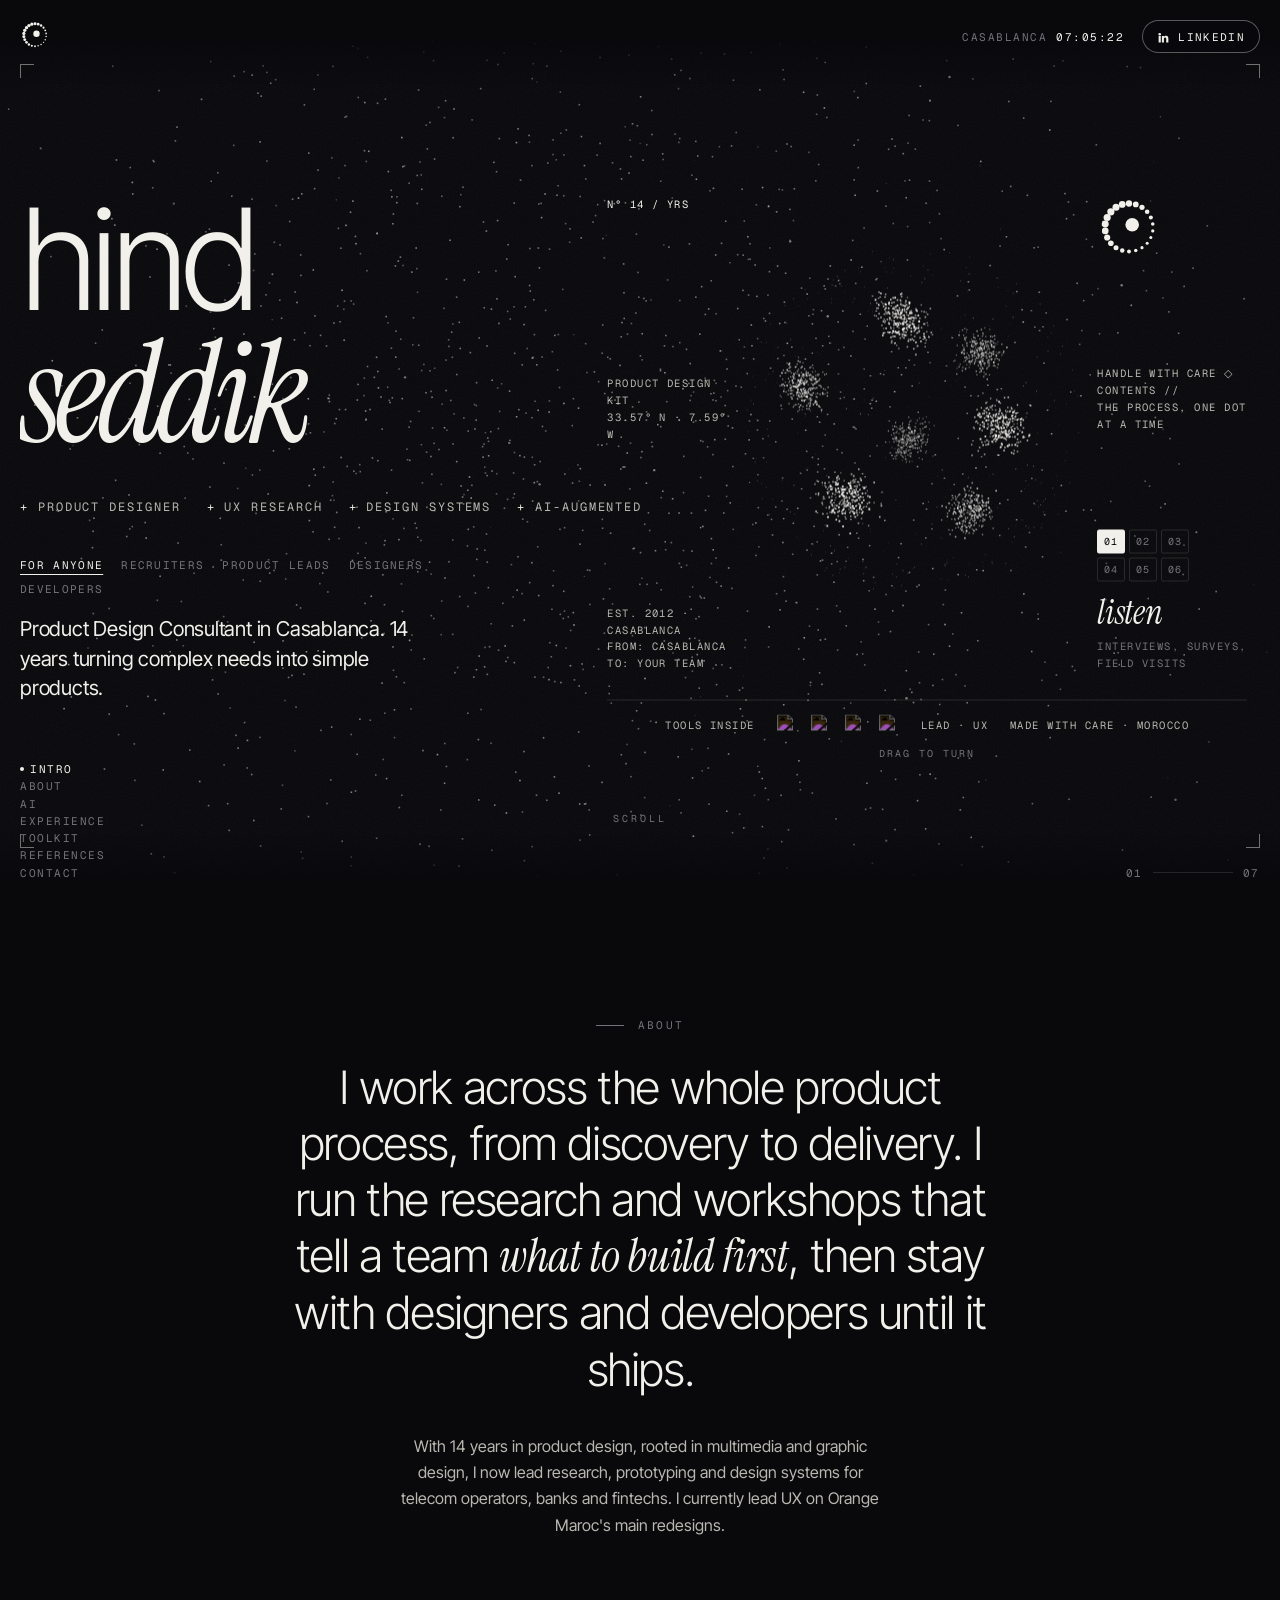
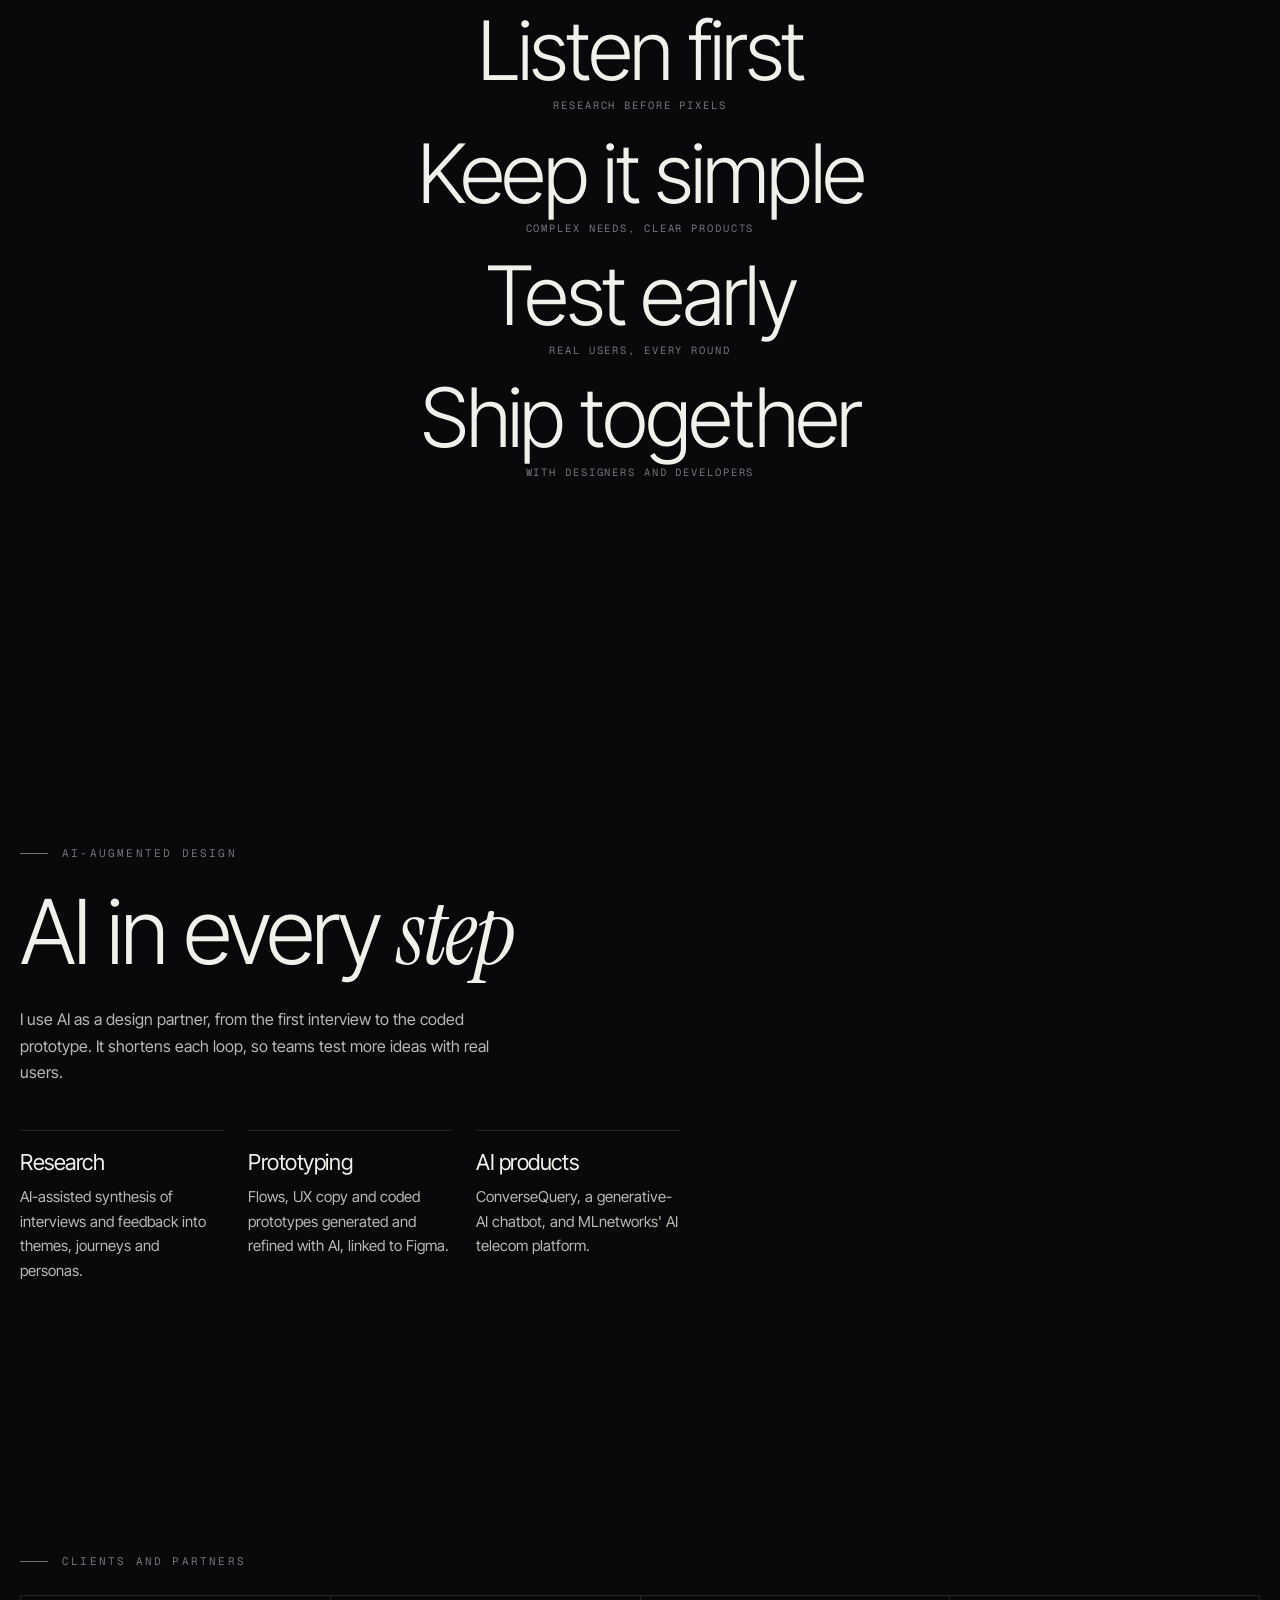
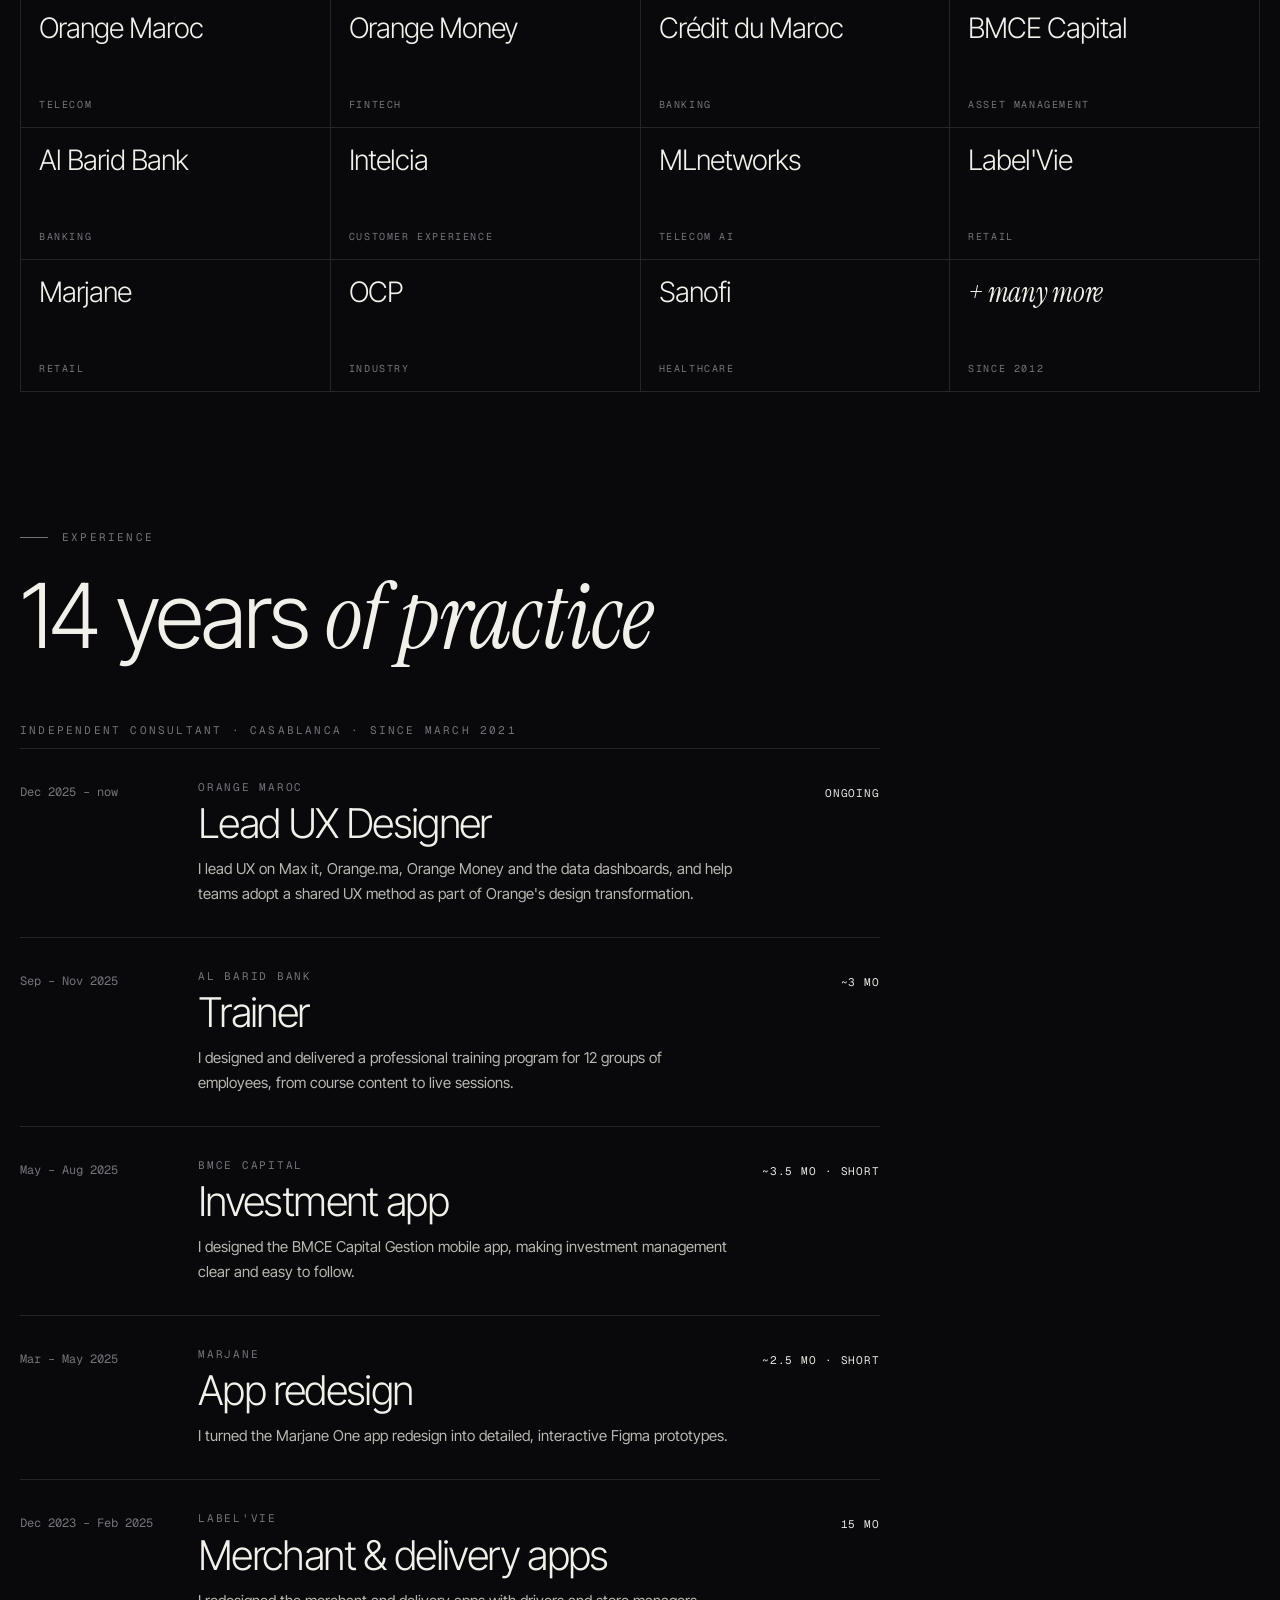
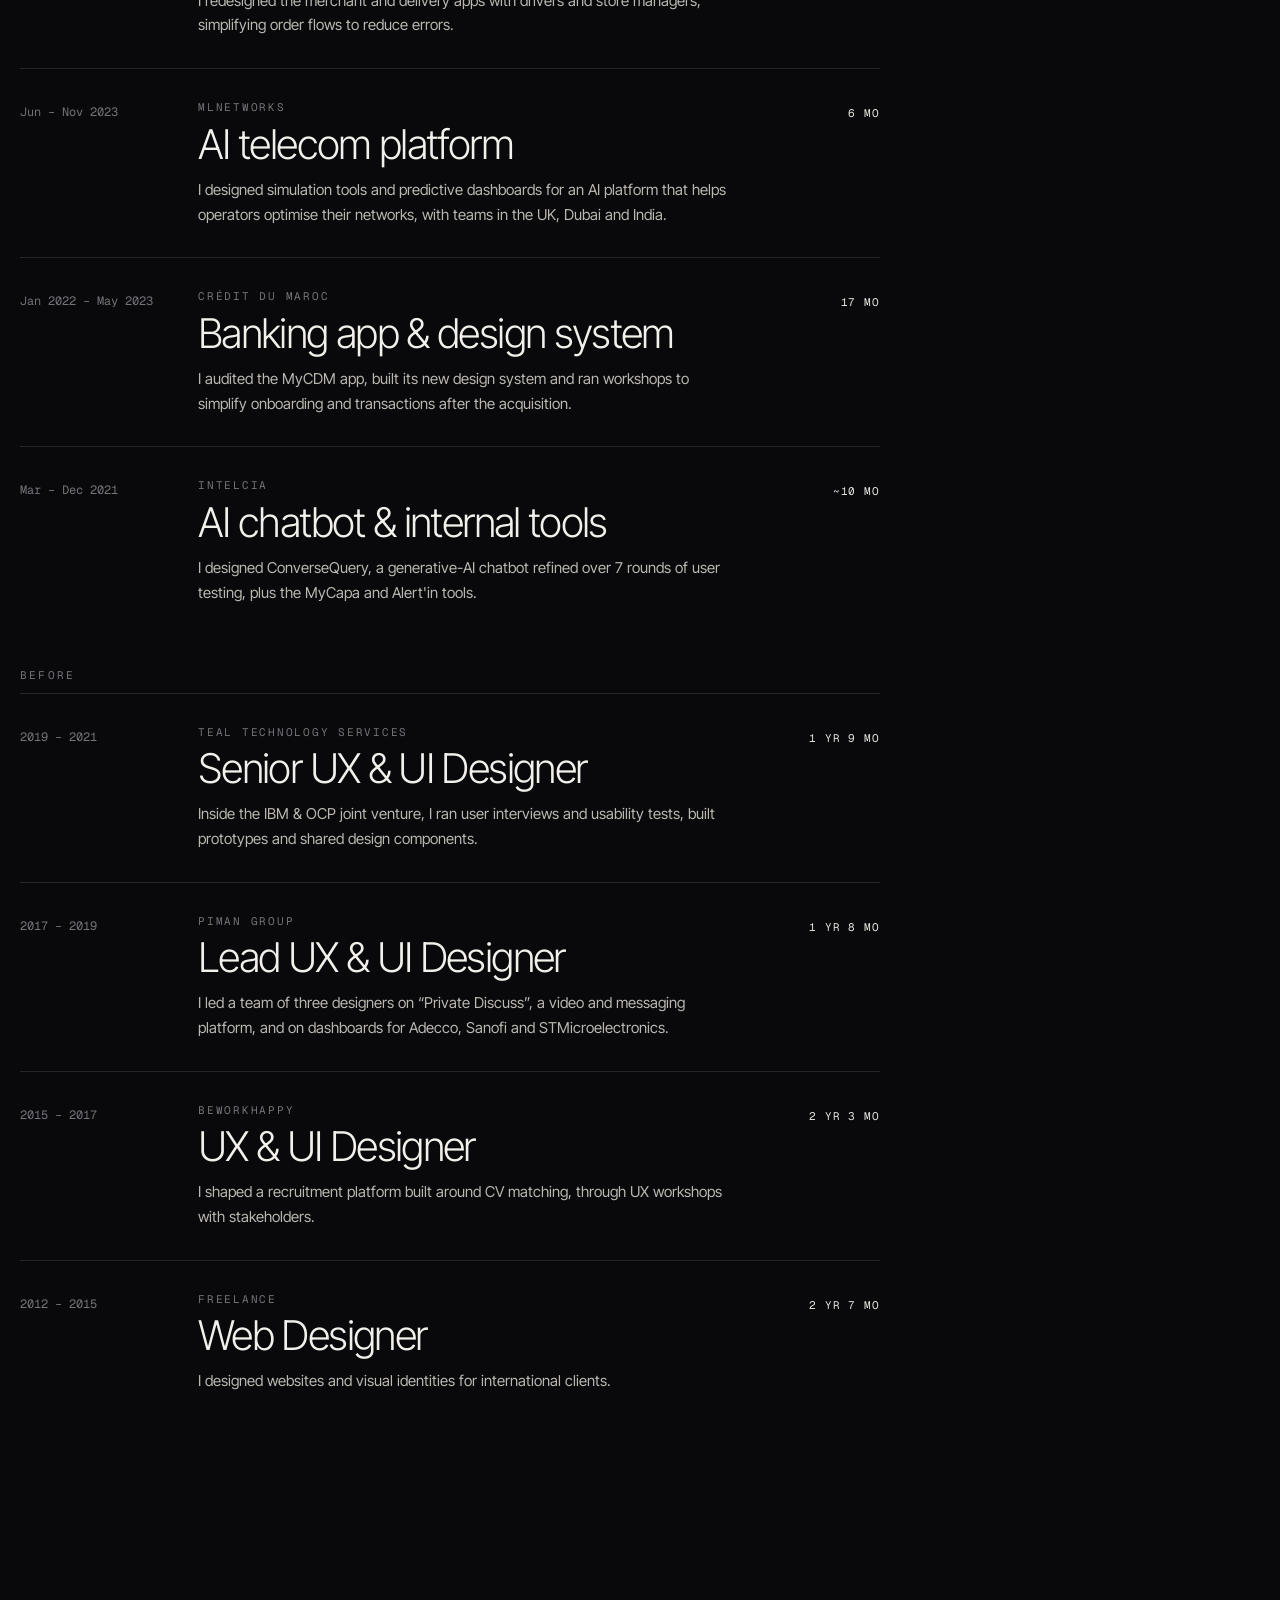
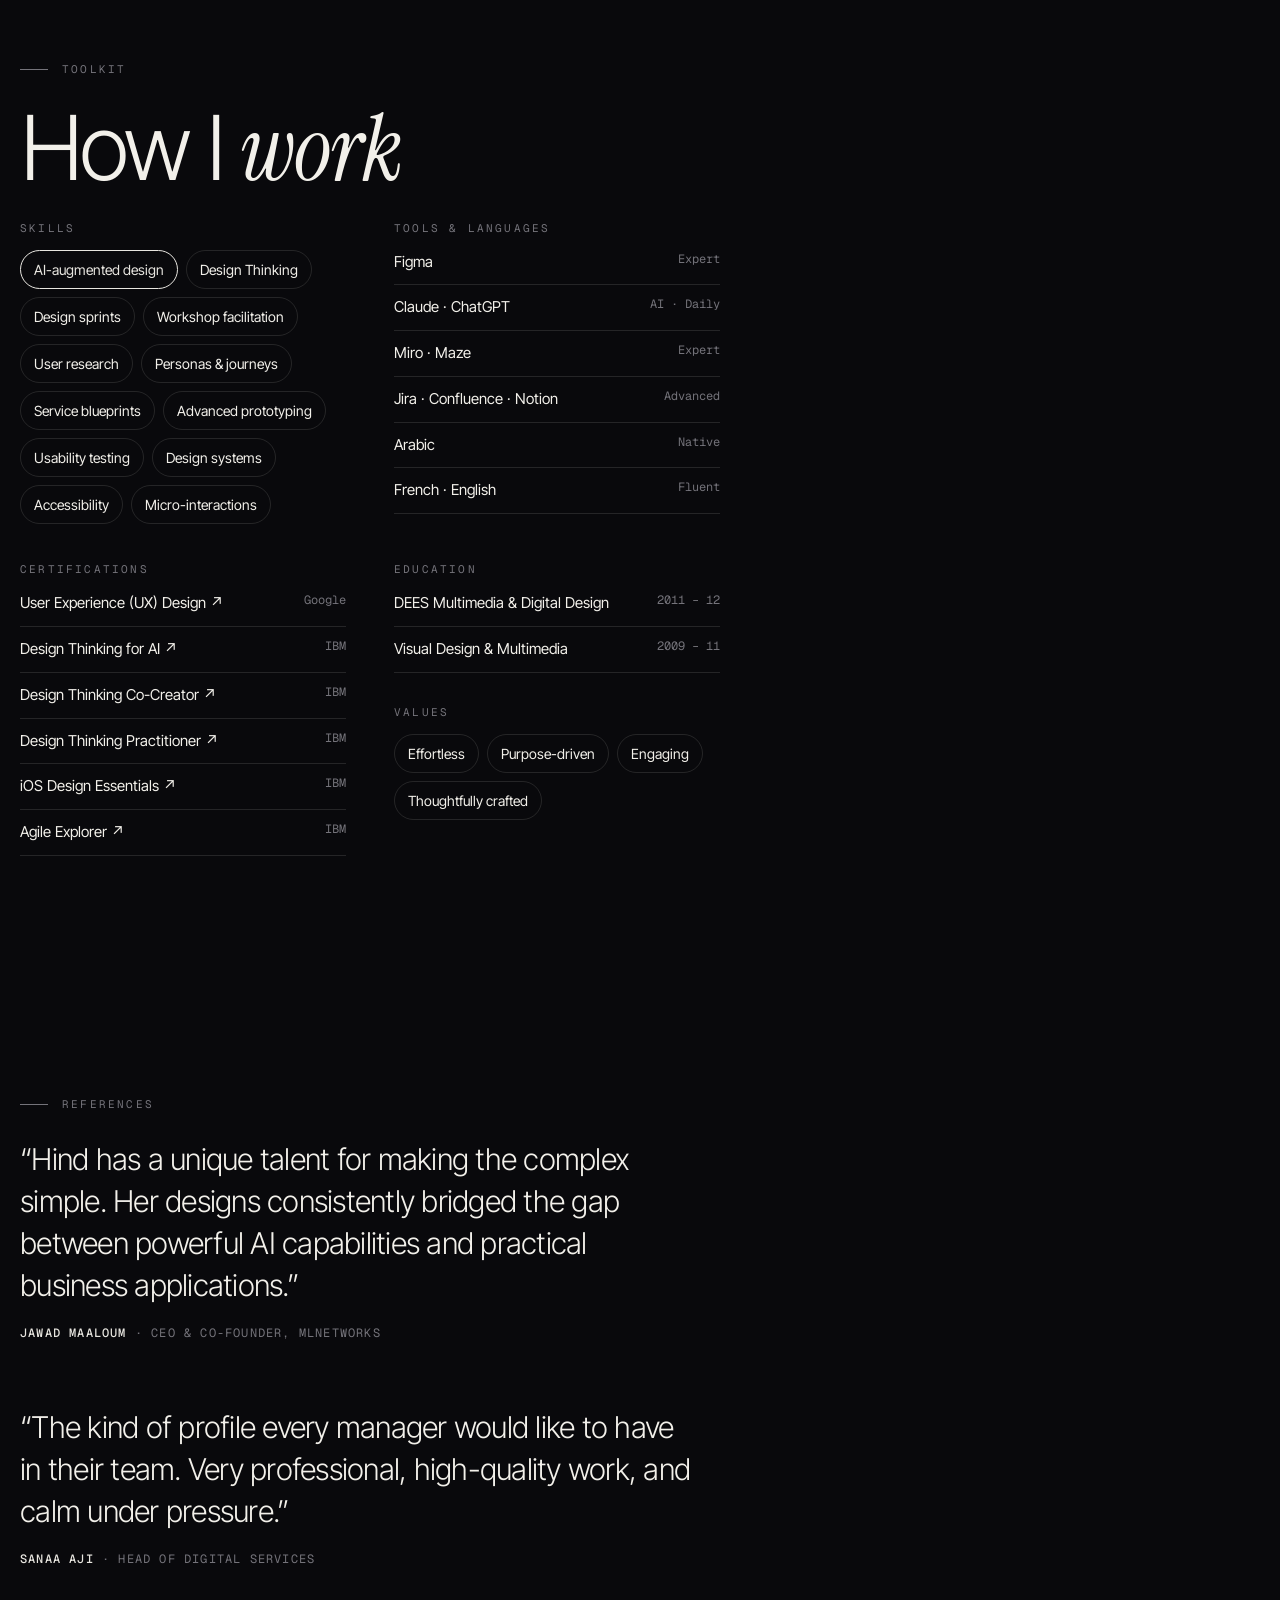
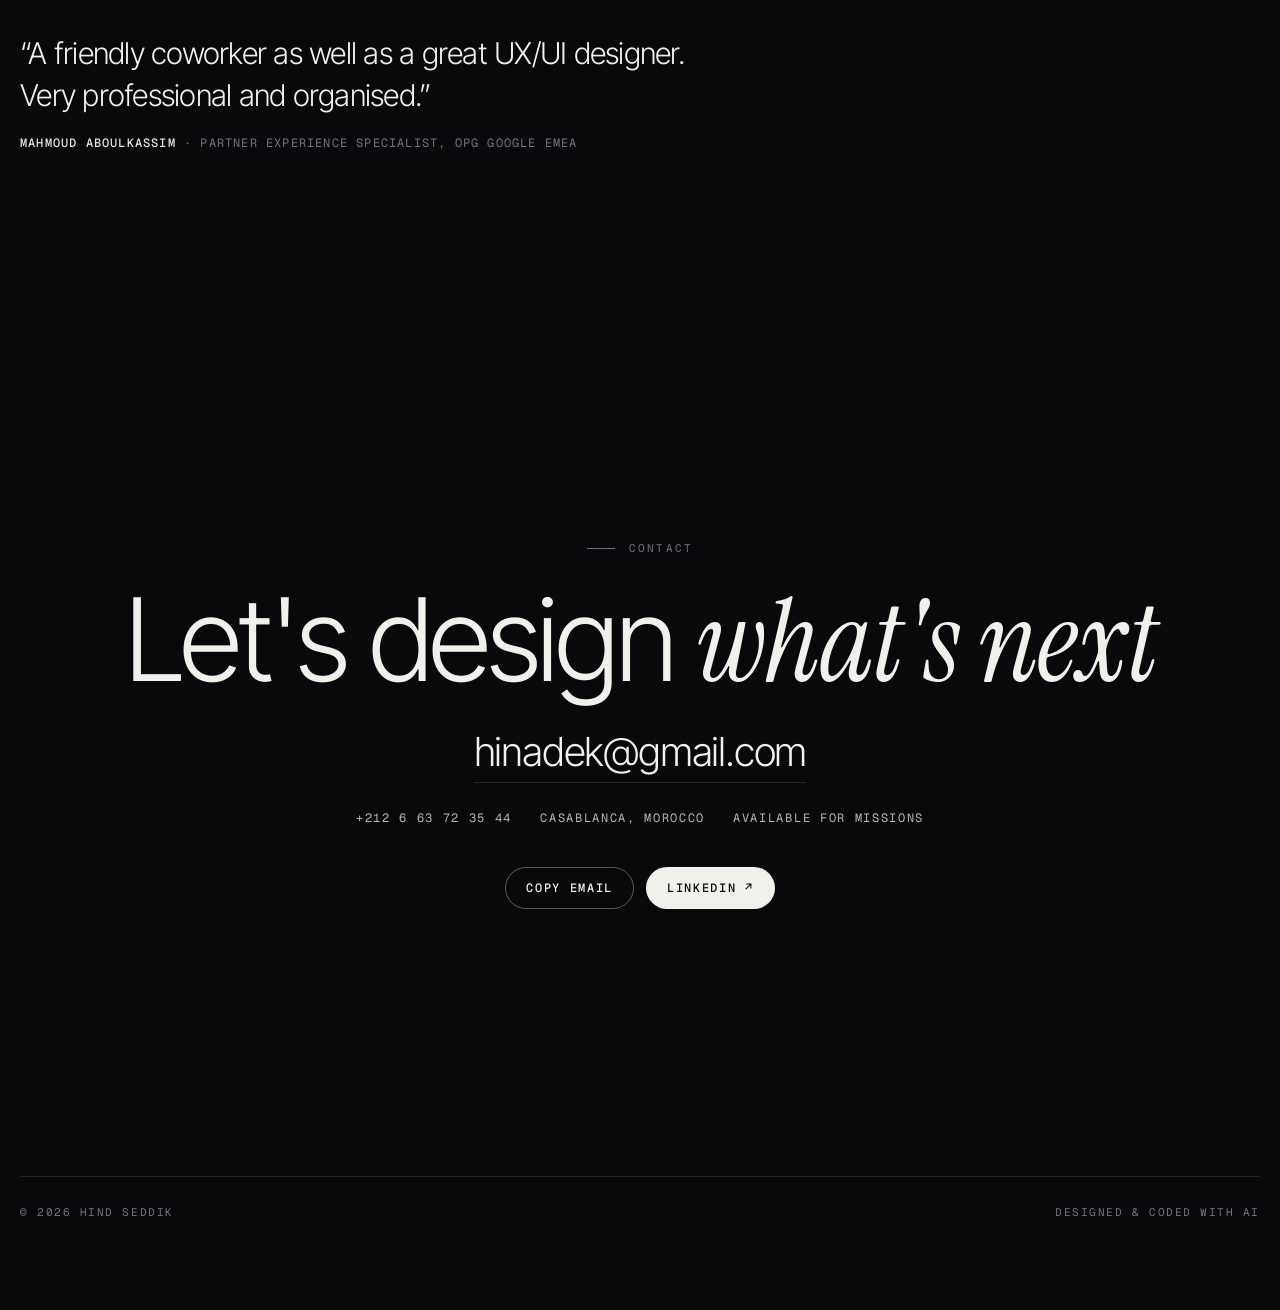
==== index.html @ 4ff0df71 "CV : version mobile retravaillée et grille clients Co-Authored-By: Claude Opus 5.5 <noreply@anthropi" ====
<!doctype html>
<html lang="en">
<head>
<meta charset="utf-8">
<meta name="viewport" content="width=device-width, initial-scale=1, viewport-fit=cover">
<title>Hind Seddik — Product Designer</title>
<link rel="icon" href="favicon.svg" type="image/svg+xml">
<meta name="description" content="Hind Seddik, Product Design Consultant in Casablanca. UX research, prototyping, design systems and AI-augmented design for telecom, banking, fintech and retail.">
<link rel="preconnect" href="https://fonts.googleapis.com">
<link rel="preconnect" href="https://fonts.gstatic.com" crossorigin>
<link rel="preload" as="style" href="https://fonts.googleapis.com/css2?family=Instrument+Serif:ital@0;1&family=Geist+Mono:wght@400;500&family=Inter+Tight:wght@300;400;500;600&display=swap">
<link rel="stylesheet" href="https://fonts.googleapis.com/css2?family=Instrument+Serif:ital@0;1&family=Geist+Mono:wght@400;500&family=Inter+Tight:wght@300;400;500;600&display=swap" media="print" onload="this.media='all'">
<noscript><link rel="stylesheet" href="https://fonts.googleapis.com/css2?family=Instrument+Serif:ital@0;1&family=Geist+Mono:wght@400;500&family=Inter+Tight:wght@300;400;500;600&display=swap"></noscript>
<style>
/* Layout: a fixed starfield canvas behind a left-weighted reading column; particles take a new shape for each section on the right. Corner labels frame the screen like an instrument. */
:root {
  --space: #09090C;
  --ink: #F2F0EA;
  --text: #B9B7B0;
  --muted: #74737A;
  --line: rgba(242, 240, 234, .12);
  --sand: #E8E6E0;
  --f-accent: "Instrument Serif", Georgia, "Times New Roman", serif;
  --f-display: "Inter Tight", "Helvetica Neue", Helvetica, Arial, sans-serif;
  --f-body: "Inter Tight", "Helvetica Neue", Helvetica, Arial, sans-serif;
  --f-mono: "Geist Mono", ui-monospace, Menlo, monospace;
  --gutter: max(20px, env(safe-area-inset-left, 0px));
  color-scheme: dark;
}
* { box-sizing: border-box; }
html { -webkit-text-size-adjust: 100%; scroll-behavior: smooth; }
body {
  margin: 0; background: var(--space); color: var(--text);
  font: 400 16px/1.65 var(--f-body);
  padding-left: max(20px, env(safe-area-inset-left, 0px));
  padding-right: max(20px, env(safe-area-inset-right, 0px));
  overflow-x: hidden;
}
::selection { background: var(--sand); color: var(--space); }
a { color: inherit; }
:focus-visible { outline: 1px solid var(--sand); outline-offset: 4px; }

#sky { position: fixed; inset: 0; width: 100%; height: 100%; z-index: 0; pointer-events: none; }
.grain { position: fixed; inset: 0; z-index: 1; pointer-events: none; opacity: .05;
  background-image: url("data:image/svg+xml;utf8,<svg xmlns='http://www.w3.org/2000/svg' width='160' height='160'><filter id='n'><feTurbulence type='fractalNoise' baseFrequency='.9' numOctaves='2' stitchTiles='stitch'/></filter><rect width='100%' height='100%' filter='url(%23n)'/></svg>"); }

/* Corner UI */
.logo, .pf-logo { display: inline-block; color: var(--ink); line-height: 0; }
.logo svg { width: 30px; height: 30px; display: block; }
.pf-logo svg { width: 64px; height: 64px; display: block; }
@media (prefers-reduced-motion: no-preference) { .pf-logo svg circle:last-child { transform-origin: 17.6px 14.6px; animation: pulse 3.2s ease-in-out infinite; } }
@keyframes pulse { 50% { transform: scale(.8); opacity: .75; } }
.crop { position: fixed; z-index: 5; width: 14px; height: 14px; pointer-events: none; border-color: rgba(242,240,234,.45); border-style: solid; border-width: 0; }
.crop.tl { top: calc(64px + env(safe-area-inset-top, 0px)); left: max(20px, env(safe-area-inset-left, 0px)); border-top-width: 1px; border-left-width: 1px; }
.crop.tr { top: calc(64px + env(safe-area-inset-top, 0px)); right: max(20px, env(safe-area-inset-right, 0px)); border-top-width: 1px; border-right-width: 1px; }
.crop.bl { bottom: calc(52px + env(safe-area-inset-bottom, 0px)); left: max(20px, env(safe-area-inset-left, 0px)); border-bottom-width: 1px; border-left-width: 1px; }
.crop.br { bottom: calc(52px + env(safe-area-inset-bottom, 0px)); right: max(20px, env(safe-area-inset-right, 0px)); border-bottom-width: 1px; border-right-width: 1px; }
.clock { font-variant-numeric: tabular-nums; color: var(--ink); }
body::before { content: ""; position: fixed; inset: 0 0 auto; height: calc(84px + env(safe-area-inset-top, 0px)); z-index: 4; pointer-events: none; background: linear-gradient(var(--space) 45%, transparent); }
body::after { content: ""; position: fixed; inset: auto 0 0; height: calc(64px + env(safe-area-inset-bottom, 0px)); z-index: 4; pointer-events: none; background: linear-gradient(transparent, var(--space) 70%); }
.corner { position: fixed; z-index: 5; font: 400 11px/1.3 var(--f-mono); letter-spacing: .14em; text-transform: uppercase; color: var(--muted); }
.c-tl { top: calc(20px + env(safe-area-inset-top, 0px)); left: max(20px, env(safe-area-inset-left, 0px)); display: flex; align-items: center; gap: 12px; color: var(--ink); text-decoration: none; }
.c-tl .mk { font: 600 13px/1 var(--f-display); letter-spacing: 0; border: 1px solid var(--ink); padding: 6px 5px 5px; }
.c-tr { top: calc(20px + env(safe-area-inset-top, 0px)); right: max(20px, env(safe-area-inset-right, 0px)); display: flex; align-items: center; gap: 18px; }
.c-bl { bottom: calc(20px + env(safe-area-inset-bottom, 0px)); left: max(20px, env(safe-area-inset-left, 0px)); }
.c-bl b { color: var(--ink); font-weight: 500; }
.c-br { bottom: calc(20px + env(safe-area-inset-bottom, 0px)); right: max(20px, env(safe-area-inset-right, 0px)); display: flex; align-items: center; gap: 10px; }
.progress { width: 80px; height: 1px; background: var(--line); position: relative; overflow: hidden; }
.progress i { position: absolute; inset: 0; background: var(--ink); transform-origin: left; transform: scaleX(0); }
.cv-btn {
  display: inline-flex; align-items: center; gap: 8px; text-decoration: none; color: var(--ink);
  border: 1px solid rgba(242,240,234,.35); border-radius: 999px; padding: 9px 14px 8px; letter-spacing: .12em;
  background: rgba(9,9,12,.5); backdrop-filter: blur(6px); transition: background .3s, color .3s;
}
.cv-btn:hover { background: var(--ink); color: var(--space); }
.cv-btn svg { width: 13px; height: 13px; }

/* Sections */
main { position: relative; z-index: 2; }
.sec { min-height: 100vh; display: grid; align-content: center; padding-block: 120px; max-width: 1240px; margin: 0 auto; }
.col { max-width: 640px; }
.tag { font: 400 11px/1 var(--f-mono); letter-spacing: .2em; text-transform: uppercase; color: var(--muted); margin: 0 0 28px; display: flex; align-items: center; gap: 14px; }
.tag::before { content: ""; width: 28px; height: 1px; background: var(--muted); }
h2.big { font: 300 clamp(44px, 7vw, 92px)/1 var(--f-display); color: var(--ink); letter-spacing: -.045em; margin: 0 0 28px; text-wrap: balance; }
.outline { color: var(--ink); font-family: var(--f-accent); font-style: italic; font-weight: 400; letter-spacing: -.01em; }
.lede { font: 400 clamp(19px, 2vw, 23px)/1.5 var(--f-body); color: var(--ink); margin: 0; max-width: 34ch; }
p { margin: 0; }
.body-copy { max-width: 56ch; }

/* Hero */
.hero { min-height: 100vh; min-height: 100svh; position: relative; }
.hero-name { font: 300 clamp(64px, 11vw, 168px)/.9 var(--f-display); letter-spacing: -.055em; color: var(--ink); margin: 0; }
.hero-name .row { display: block; overflow: hidden; padding-bottom: .04em; }
.hero-name .row > span { display: inline-block; }
.hero-name .outline { font-weight: 300; }
.hero .col { max-width: none; }
.hero-name .row > span.outline { letter-spacing: -.055em; }
.hero-name .row { padding-right: .06em; }
.hero-sub { display: flex; flex-wrap: wrap; gap: 10px 26px; margin-top: 34px; font: 400 12px/1.5 var(--f-mono); letter-spacing: .16em; text-transform: uppercase; color: var(--text); }
.hero-sub span::before { content: "+ "; color: var(--sand); }
.hero-note { margin-top: 40px; max-width: 30ch; color: var(--text); }
.scroll-cue { position: absolute; left: 50%; bottom: 76px; transform: translateX(-50%); font: 400 10px/1 var(--f-mono); letter-spacing: .3em; color: var(--muted); text-transform: uppercase; }

/* 3D box logo */
.box-stage { position: absolute; right: max(1vw, 10px); top: 50%; width: 580px; height: 580px; transform: translateY(-50%); perspective: 1400px; z-index: 3; cursor: grab; touch-action: pan-y; }
.box-stage:active { cursor: grabbing; }
.box { --bw: 380px; --bh: 240px; --bd: 300px; position: absolute; left: 50%; top: 50%; width: var(--bw); height: var(--bh); margin: calc(var(--bh) / -2) 0 0 calc(var(--bw) / -2); transform-style: preserve-3d; transform: rotateX(-24deg) rotateY(-32deg); }
.face { position: absolute; left: 0; top: 0; overflow: hidden; color: #17171A; font-family: var(--f-mono); text-transform: uppercase; letter-spacing: .08em; font-size: 10.5px; line-height: 1.3;
  background: linear-gradient(150deg, rgba(232,231,226,.96), rgba(206,205,200,.94)); border: 1px solid rgba(255,255,255,.5); box-shadow: inset 0 0 40px rgba(0,0,0,.06); backface-visibility: visible; }
.face::after { content: ""; position: absolute; inset: 0; pointer-events: none; background: repeating-linear-gradient(135deg, rgba(0,0,0,.035) 0 14px, transparent 14px 28px); mix-blend-mode: multiply; opacity: .6; }
.f-front, .f-back { width: var(--bw); height: var(--bh); }
.f-left, .f-right { width: var(--bd); height: var(--bh); left: calc((var(--bw) - var(--bd)) / 2); }
.f-top, .f-bottom { width: var(--bw); height: var(--bd); top: calc((var(--bh) - var(--bd)) / 2); }
.f-front { transform: translateZ(calc(var(--bd) / 2)); }
.f-back { transform: rotateY(180deg) translateZ(calc(var(--bd) / 2)); }
.f-right { transform: rotateY(90deg) translateZ(calc(var(--bw) / 2)); }
.f-left { transform: rotateY(-90deg) translateZ(calc(var(--bw) / 2)); }
.f-top { transform: rotateX(90deg) translateZ(calc(var(--bh) / 2)); }
.f-bottom { transform: rotateX(-90deg) translateZ(calc(var(--bh) / 2)); }
.pad { position: absolute; inset: 14px; display: flex; flex-direction: column; justify-content: space-between; }
.row2 { display: flex; justify-content: space-between; align-items: center; gap: 8px; }
.big-hs { font: 300 150px/.8 var(--f-display); letter-spacing: -.06em; text-transform: none; color: #17171A; }
.big-yr { font: 300 96px/.85 var(--f-display); letter-spacing: -.05em; text-transform: none; }
.label { background: #1B1B1E; color: #ECEAE4; border-radius: 3px; padding: 10px 12px; display: grid; gap: 8px; }
.label .tools { display: flex; gap: 12px; align-items: center; }
.label .tools img { width: 24px; height: 24px; filter: invert(1) brightness(.95); }
.bars { height: 26px; flex: 1; background: repeating-linear-gradient(90deg, #ECEAE4 0 2px, transparent 2px 4px, #ECEAE4 4px 5px, transparent 5px 8px, #ECEAE4 8px 11px, transparent 11px 12px); }
.mark { font-size: 15px; letter-spacing: 0; }
.tools-plain { display: flex; gap: 14px; }
.tools-plain img { width: 22px; height: 22px; opacity: .85; }
.hint { position: absolute; left: 50%; bottom: 4px; transform: translateX(-50%); font: 400 10px/1 var(--f-mono); letter-spacing: .2em; text-transform: uppercase; color: var(--muted); white-space: nowrap; }
@media (max-width: 1240px) { .box-stage { width: 440px; height: 440px; } .box { --bw: 280px; --bh: 180px; --bd: 224px; } .big-hs { font-size: 110px; } .big-yr { font-size: 72px; } .face { font-size: 9px; } }
@media (max-width: 860px) {
  .box-stage { position: relative; right: auto; top: auto; transform: none; width: 100%; max-width: 360px; height: 320px; margin: 24px auto 0; }
  .box { --bw: 220px; --bh: 140px; --bd: 176px; }
  .big-hs { font-size: 80px; } .big-yr { font-size: 54px; } .face { font-size: 8px; }
}

/* Notebook form */
.book { --bw: 320px; --bh: 430px; --bd: 46px; transform: rotateX(-14deg) rotateY(-30deg); }
.book .f-front, .book .f-back { border-radius: 2px 10px 10px 2px; background: linear-gradient(150deg, #E9E6DE, #D3D0C8); }
.book .face::after { opacity: .35; }
.book .pad { inset: 20px 24px; }
.book .big-hs { font-size: 170px; }
.book .big-yr { font-size: 44px; line-height: .95; text-transform: none; }
.book .band { position: absolute; top: -1px; bottom: -1px; right: 14px; width: 11px; background: #1B1B1E; box-shadow: 1px 0 0 rgba(255,255,255,.15); }
.book .f-back .band { right: auto; left: 14px; }
.book .f-front .pad { right: 40px; }
.book .f-back .pad { left: 40px; }
.book .spine { background: #1B1B1E; border-color: #2c2c30; }
.book .spine::after { display: none; }
.spine-text { position: absolute; left: 50%; top: 50%; width: var(--bh); transform: translate(-50%, -50%) rotate(-90deg); display: flex; justify-content: space-between; align-items: center; padding: 0 22px; color: #ECEAE4; font: 400 11px/1 var(--f-mono); letter-spacing: .16em; text-transform: uppercase; white-space: nowrap; }
.spine-text span:last-child { font: 300 20px/1 var(--f-display); letter-spacing: -.03em; text-transform: none; }
.book .pages { background: repeating-linear-gradient(90deg, #F3F1EA 0 2px, #DAD7CF 2px 3px); border-color: rgba(0,0,0,.08); }
.book .f-right.pages { background: repeating-linear-gradient(0deg, #F3F1EA 0 2px, #DAD7CF 2px 3px); }
.book .pages::after { display: none; }
@media (max-width: 1240px) { .book { --bw: 250px; --bh: 336px; --bd: 38px; } .book .big-hs { font-size: 128px; } .book .big-yr { font-size: 34px; } }
@media (max-width: 860px) { .book { --bw: 200px; --bh: 270px; --bd: 32px; } .book .big-hs { font-size: 96px; } .book .big-yr { font-size: 26px; } .book .pad { inset: 14px 16px; } .book .band { right: 10px; width: 8px; } .book .f-back .band { left: 10px; } .book .f-front .pad { right: 26px; } .book .f-back .pad { left: 26px; } .spine-text { font-size: 8px; padding: 0 14px; } .box-stage { height: 380px; } }

/* Dotted portrait (replaces the notebook inside the same component) */
.box-stage.pf { width: 640px; height: auto; perspective: none; display: grid; grid-template-columns: 120px minmax(0, 1fr) 150px; grid-template-rows: auto auto; gap: 0 16px; align-items: stretch; }
.pf-canvas-wrap { position: relative; height: 560px; min-width: 0; }
#pfCanvas { position: absolute; inset: 0; width: 100%; height: 100%; display: block; }
.pf-col { display: flex; flex-direction: column; justify-content: space-between; padding-block: 56px 28px; gap: 22px; min-width: 0; }
.pf-right { text-align: left; }
.pf-g p, .pf-foot p { margin: 0; font: 400 10.5px/1.6 var(--f-mono); letter-spacing: .14em; text-transform: uppercase; color: var(--text); }
.pf-g p.pf-strong { color: var(--ink); }
.pf-mono { font: 300 52px/.9 var(--f-display) !important; letter-spacing: -.05em !important; text-transform: none !important; color: var(--ink) !important; margin-bottom: 6px !important; }
.pf-big { margin: 0; font: italic 400 34px/1 var(--f-accent); letter-spacing: -.01em; color: var(--ink); }
.pf-foot { grid-column: 1 / -1; display: flex; flex-wrap: wrap; align-items: center; justify-content: center; gap: 10px 22px; padding-top: 6px; border-top: 1px solid var(--line); padding-block: 14px 26px; }
.pf-foot .tools { display: flex; gap: 14px; }
.pf-foot .tools img { width: 20px; height: 20px; filter: invert(1) brightness(.95); }
.pf-stage p.pf-big { font: italic 400 34px/1 var(--f-accent); letter-spacing: -.01em; text-transform: none; color: var(--ink); }
@media (max-width: 1240px) { .pf-stage p.pf-big { font-size: 26px; } }
.pf-stage p#pfDesc { color: var(--muted); margin-top: 8px; min-height: 3.2em; }
.pf-steps { display: grid; grid-template-columns: repeat(3, auto); justify-content: start; gap: 4px; margin-bottom: 14px; }
.pf-steps button { all: unset; cursor: pointer; font: 400 10px/1 var(--f-mono); letter-spacing: .1em; color: var(--muted); padding: 6px 6px; border: 1px solid var(--line); border-radius: 2px; text-align: center; }
.pf-steps button:hover { color: var(--ink); }
.pf-steps button[aria-pressed="true"] { color: var(--bg, #09090C); background: var(--ink); border-color: var(--ink); }
.pf-steps button:focus-visible { outline: 1px solid var(--ink); outline-offset: 2px; }
@media (prefers-reduced-motion: no-preference) { .pf-big.swap { animation: wordIn .7s cubic-bezier(.2,.7,.2,1); } }
@keyframes wordIn { from { opacity: 0; transform: translateY(10px); filter: blur(4px); } }
.box-stage.pf .hint { bottom: 2px; }
@media (max-width: 1240px) { .box-stage.pf { width: 520px; grid-template-columns: 100px minmax(0, 1fr) 120px; } .pf-canvas-wrap { height: 460px; } .pf-big { font-size: 24px; } .pf-mono { font-size: 40px !important; } }
@media (max-width: 860px) {
  .box-stage.pf { position: relative; right: auto; top: auto; transform: none; width: 100%; max-width: 440px; height: auto; margin: 32px auto 0; grid-template-columns: 1fr 1fr; gap: 0 18px; }
  .pf-canvas-wrap { grid-column: 1 / -1; order: -1; height: 440px; }
  .pf-col { padding-block: 18px 0; justify-content: flex-start; }
  .pf-big { font-size: 24px; }
}

/* Statement */
.statement { text-align: center; justify-items: center; }
.statement .lede { max-width: 26ch; font: 300 clamp(26px, 3.6vw, 46px)/1.22 var(--f-body); letter-spacing: -.03em; }
.statement .lede em { font-family: var(--f-accent); font-style: italic; font-weight: 400; letter-spacing: -.01em; color: var(--ink); }

/* AI */
.ai-grid { display: grid; grid-template-columns: repeat(3, minmax(0, 1fr)); gap: 24px; margin-top: 44px; max-width: 660px; }
.ai-grid div { border-top: 1px solid var(--line); padding-top: 18px; }
.ai-grid h3 { font: 400 22px/1.2 var(--f-display); letter-spacing: -.02em; color: var(--ink); margin: 0 0 10px; }
.ai-grid p { font-size: 15px; }

/* Work */
.cases { display: grid; gap: 0; margin-top: 20px; max-width: 1120px; }
.case { padding: 56px 0; border-top: 1px solid var(--line); display: grid; grid-template-columns: minmax(0, 1fr) 340px; gap: 40px 72px; align-items: center; }
.case-text { min-width: 0; }
.beats { margin: 4px 0 0; display: grid; grid-template-columns: 110px minmax(0, 1fr); gap: 14px 20px; max-width: 640px; }
.beats dt { font: 400 11px/1.9 var(--f-mono); letter-spacing: .16em; text-transform: uppercase; color: var(--muted); }
.beats dd { margin: 0; color: var(--text); }
.beats dd b { color: var(--ink); font-weight: 500; }
.beats dt:last-of-type, .beats dt:last-of-type + dd { color: var(--ink); }
.beats dt:last-of-type { color: var(--ink); }

/* 3D key-figure cards */
.card3d { perspective: 1100px; justify-self: end; width: 100%; max-width: 340px; }
.card-in {
  position: relative; aspect-ratio: 4 / 5; border-radius: 16px; padding: 22px;
  display: grid; grid-template-rows: auto 1fr auto; gap: 18px;
  background:
    radial-gradient(120% 80% at var(--gx, 30%) var(--gy, 0%), rgba(242,240,234,.08), transparent 60%),
    linear-gradient(160deg, rgba(242,240,234,.09), rgba(242,240,234,.02) 60%);
  border: 1px solid rgba(242,240,234,.16);
  box-shadow: 0 40px 80px -30px rgba(0,0,0,.8), inset 0 1px 0 rgba(255,255,255,.06);
  transform-style: preserve-3d; transform: rotateX(var(--rx, 8deg)) rotateY(var(--ry, -14deg));
  transition: transform .5s cubic-bezier(.2,.7,.2,1);
  -webkit-font-smoothing: antialiased; will-change: transform;
}
.card-in::before { content: ""; position: absolute; inset: 0; border-radius: inherit; pointer-events: none;
  background-image: linear-gradient(rgba(242,240,234,.05) 1px, transparent 1px), linear-gradient(90deg, rgba(242,240,234,.05) 1px, transparent 1px);
  background-size: 28px 28px; mask-image: linear-gradient(180deg, transparent, #000 40%, transparent); -webkit-mask-image: linear-gradient(180deg, transparent, #000 40%, transparent); }
.c-top, .c-foot { display: flex; justify-content: space-between; gap: 10px; font: 400 11.5px/1.3 var(--f-mono); letter-spacing: .14em; text-transform: uppercase; color: var(--muted); transform: translateZ(20px); }
.c-top span:first-child { color: var(--ink); }
.c-foot span:last-child { color: var(--sand); white-space: nowrap; }
.c-figs { display: grid; align-content: center; gap: 18px; transform: translateZ(60px); }
.c-quad { display: grid; grid-template-columns: 1fr 1fr; align-content: center; gap: 20px 14px; transform: translateZ(60px); }
.c-fig { margin: 0; display: grid; gap: 4px; }
.c-fig b { font: 300 64px/.9 var(--f-display); letter-spacing: -.05em; color: var(--ink); }
.c-fig.big b { font-size: 140px; color: var(--ink); font-family: var(--f-accent); font-style: italic; font-weight: 400; letter-spacing: -.02em; }
.c-quad .c-fig b { font-size: 52px; }
.c-fig span { font: 400 12px/1.4 var(--f-mono); letter-spacing: .1em; text-transform: uppercase; color: var(--text); }
.c-dots { display: flex; gap: 8px; transform: translateZ(40px); }
.c-dots i { width: 10px; height: 10px; border-radius: 50%; border: 1px solid var(--sand); }
.c-dots i:last-child { background: var(--sand); }
.c-list { list-style: none; margin: 0; padding: 0; display: grid; align-content: center; gap: 14px; transform: translateZ(60px); }
.c-list li { display: flex; justify-content: space-between; align-items: baseline; gap: 10px; border-bottom: 1px solid rgba(242,240,234,.12); padding-bottom: 12px; }
.c-list span { font: 300 26px/1 var(--f-display); letter-spacing: -.03em; color: var(--ink); }
.c-list em { font: 400 10px/1 var(--f-mono); font-style: normal; letter-spacing: .12em; text-transform: uppercase; color: var(--sand); }
@media (max-width: 900px) {
  .case { grid-template-columns: minmax(0, 1fr); }
  .card3d { justify-self: start; max-width: 300px; }
  .c-figs, .c-quad, .c-list { transform: translateZ(24px); }
  .c-dots { transform: translateZ(16px); }
  .c-fig.big b { font-size: 112px; }
  .beats { grid-template-columns: minmax(0, 1fr); gap: 4px; }
  .beats dd { margin-bottom: 12px; }
}
@media (prefers-reduced-motion: reduce) { .card-in { transition: none; } }
.case:last-child { border-bottom: 1px solid var(--line); }
.kicker { font: 400 11px/1 var(--f-mono); letter-spacing: .18em; text-transform: uppercase; color: var(--text); margin-bottom: 14px; }
.case h3 { font: 300 clamp(40px, 5.6vw, 68px)/1.02 var(--f-display); letter-spacing: -.045em; margin: 0 0 6px; color: var(--muted); display: inline-block; background: linear-gradient(var(--sand), var(--sand)) left bottom / 0 2px no-repeat; padding-bottom: 6px; transition: color .8s ease, background-size 1s cubic-bezier(.2,.7,.2,1) .2s; }
.case.in h3, .case:hover h3 { background-size: 64px 2px; }
.case.in h3, .case:hover h3 { color: var(--ink); }
.case .what { font: 400 12px/1.4 var(--f-mono); letter-spacing: .1em; text-transform: uppercase; color: var(--muted); margin-bottom: 18px; }
.case p { max-width: 58ch; }
.case-text p b { color: var(--ink); font-weight: 600; }
.facts { display: flex; flex-wrap: wrap; gap: 8px; margin-top: 20px; }
.facts span { font: 400 12px/1 var(--f-mono); letter-spacing: .04em; color: var(--ink); border: 1px solid var(--line); border-radius: 999px; padding: 8px 12px; }
.facts b { color: var(--sand); font-weight: 500; }

/* Experience */
.xp { list-style: none; margin: 20px 0 0; padding: 0; max-width: 700px; }
.xp li { display: grid; grid-template-columns: 150px minmax(0, 1fr) auto; gap: 6px 28px; padding: 20px 0; border-top: 1px solid var(--line); position: relative; }
.xp li::after { content: ""; position: absolute; left: 0; bottom: -1px; height: 1px; width: 100%; background: var(--ink); transform: scaleX(0); transform-origin: left; transition: transform .6s cubic-bezier(.2,.7,.2,1); }
.xp li:hover::after { transform: scaleX(1); }
.xp .d { font: 400 12px/1.6 var(--f-mono); color: var(--muted); font-variant-numeric: tabular-nums; padding-top: 4px; }
.xp h3 { font: 400 22px/1.25 var(--f-display); letter-spacing: -.02em; color: var(--ink); margin: 0; }
.xp h3 small { font: 400 14px/1 var(--f-body); color: var(--muted); margin-left: 8px; }
.xp p { font-size: 15px; margin-top: 4px; max-width: 60ch; }
.xp .len { font: 400 11px/1.6 var(--f-mono); color: var(--sand); letter-spacing: .08em; text-transform: uppercase; padding-top: 6px; white-space: nowrap; }
.xp .group { font: 400 11px/1 var(--f-mono); letter-spacing: .2em; text-transform: uppercase; color: var(--muted); padding: 34px 0 12px; border: 0; display: block; }
.xp .group::after { display: none; }

/* Clients marquee */
.marquee { overflow: hidden; border-block: 1px solid var(--line); margin: 0 calc(-1 * max(20px, env(safe-area-inset-left, 0px))); padding: 26px 0; position: relative; z-index: 2; }
.marquee .track { display: flex; gap: 56px; width: max-content; animation: slide 60s linear infinite; font: 300 clamp(28px, 3.8vw, 48px)/1 var(--f-display); letter-spacing: -.035em; white-space: nowrap; }
.marquee .track span:nth-child(odd) { color: var(--ink); }
.marquee .track span:nth-child(even) { color: var(--ink); font-family: var(--f-accent); font-style: italic; font-weight: 400; letter-spacing: -.01em; }
@keyframes slide { to { transform: translateX(-50%); } }

/* Toolkit */
.kit { display: grid; grid-template-columns: repeat(2, minmax(0, 1fr)); gap: 40px 48px; max-width: 700px; margin-top: 12px; }
.kit h3 { font: 400 11px/1 var(--f-mono); letter-spacing: .2em; text-transform: uppercase; color: var(--muted); margin: 0 0 16px; }
.chips { display: flex; flex-wrap: wrap; gap: 8px; }
.chips span { font-size: 14px; color: var(--ink); border: 1px solid var(--line); border-radius: 999px; padding: 7px 13px; }
.chips span.hl { border-color: var(--sand); color: var(--sand); }
.list { list-style: none; margin: 0; padding: 0; display: grid; gap: 10px; }
.list li { display: flex; justify-content: space-between; gap: 16px; border-bottom: 1px solid var(--line); padding-bottom: 10px; font-size: 15px; color: var(--ink); }
.list li span:last-child { font: 400 12px/1.6 var(--f-mono); color: var(--muted); text-align: right; }
.list a { text-decoration: none; }
.list a:hover { color: var(--sand); }

/* References */
.quotes { display: grid; gap: 64px; max-width: 680px; }
.quotes blockquote { margin: 0; }
.quotes p { font: 300 clamp(22px, 2.6vw, 30px)/1.4 var(--f-body); color: var(--ink); letter-spacing: -.025em; }
.quotes footer { margin-top: 18px; font: 400 12px/1.5 var(--f-mono); letter-spacing: .1em; text-transform: uppercase; color: var(--muted); }
.quotes footer b { color: var(--sand); font-weight: 500; }

/* Contact */
.contact { text-align: center; justify-items: center; }
.contact h2.big { font-size: clamp(44px, 9vw, 128px); }
.mail { font: 300 clamp(22px, 3.4vw, 40px)/1.2 var(--f-display); letter-spacing: -.03em; color: var(--ink); text-decoration: none; border-bottom: 1px solid var(--line); padding-bottom: 6px; transition: border-color .3s, color .3s; overflow-wrap: anywhere; }
.mail:hover { color: var(--sand); border-color: var(--sand); }
.contact-meta { margin-top: 26px; display: flex; flex-wrap: wrap; justify-content: center; gap: 10px 28px; font: 400 12px/1.5 var(--f-mono); letter-spacing: .14em; text-transform: uppercase; color: var(--text); }
.contact-actions { margin-top: 40px; display: flex; flex-wrap: wrap; gap: 12px; justify-content: center; }
.pill { font: 500 12px/1 var(--f-mono); letter-spacing: .14em; text-transform: uppercase; color: var(--ink); background: transparent; border: 1px solid rgba(242,240,234,.35); border-radius: 999px; padding: 14px 20px; cursor: pointer; text-decoration: none; transition: background .3s, color .3s; }
.pill:hover, .pill.solid { background: var(--ink); color: var(--space); }
.pill.solid:hover { background: var(--sand); }
footer.site { position: relative; z-index: 2; max-width: 1240px; margin: 0 auto; padding: 28px 0 90px; display: flex; flex-wrap: wrap; justify-content: space-between; gap: 10px; font: 400 11px/1.4 var(--f-mono); letter-spacing: .14em; text-transform: uppercase; color: var(--muted); border-top: 1px solid var(--line); }

/* Reveal (only once JS is running) */
.js .rv { opacity: 0; transform: translateY(28px); transition: opacity 1s cubic-bezier(.2,.7,.2,1), transform 1s cubic-bezier(.2,.7,.2,1); transition-delay: var(--d, 0s); }
.js .rv.in { opacity: 1; transform: none; }
.js .hero-name .row > span { transform: translateY(105%); transition: transform 1.3s cubic-bezier(.16,.84,.24,1); transition-delay: var(--d, 0s); }
.js.loaded .hero-name .row > span { transform: none; }

@media (max-width: 860px) {
  .ai-grid { grid-template-columns: minmax(0, 1fr); gap: 20px; }
  .kit { grid-template-columns: minmax(0, 1fr); }
  .xp li { grid-template-columns: minmax(0, 1fr); gap: 2px; }
  .xp .len { padding-top: 2px; }
  .sec { padding-block: 110px; min-height: auto; }
  .hero { min-height: 100svh; }
  .c-tr .hide-sm { display: none; }
}
@media (max-width: 520px) {
  .c-bl { display: none; }
  .corner { letter-spacing: .1em; }
  .scroll-cue { bottom: 60px; }
}
@media (prefers-reduced-motion: reduce) {
  html { scroll-behavior: auto; }
  
  .js .rv, .js .hero-name .row > span { opacity: 1; transform: none; transition: none; }
}

/* Audience switcher (hero) */
.aud { margin-top: 40px; max-width: 46ch; }
.aud-tabs { display: flex; flex-wrap: wrap; gap: 4px 18px; margin-bottom: 14px; }
.aud-tabs button { all: unset; cursor: pointer; font: 400 11px/1.8 var(--f-mono); letter-spacing: .12em; text-transform: uppercase; color: var(--muted); transition: color .3s; }
.aud-tabs button:hover, .aud-tabs button[aria-selected="true"] { color: var(--ink); }
.aud-tabs button[aria-selected="true"] { text-decoration: underline; text-underline-offset: 5px; }
.aud-tabs button:focus-visible { outline: 1px solid var(--ink); outline-offset: 3px; }
.aud-text { font: 400 clamp(18px, 1.6vw, 22px)/1.45 var(--f-body); color: var(--ink); letter-spacing: -.01em; min-height: 4.4em; }
@media (prefers-reduced-motion: no-preference) { .aud-text.swap { animation: wordIn .6s cubic-bezier(.2,.7,.2,1); } }

/* Values */
.values { list-style: none; padding: 0; margin: 72px 0 0; display: grid; gap: 4px; justify-items: center; }
.values li { display: grid; justify-items: center; }
.values span { font: 300 clamp(40px, 6.4vw, 88px)/1 var(--f-display); letter-spacing: -.045em; color: var(--ink); }
.values small { font: 400 10.5px/1 var(--f-mono); letter-spacing: .18em; text-transform: uppercase; color: var(--muted); margin: 8px 0 18px; }

/* Experience, one role at a time */
.xp { max-width: 860px; }
.xp li { padding: 30px 0; }
.xp .co { font: 400 11px/1.6 var(--f-mono) !important; letter-spacing: .16em; text-transform: uppercase; color: var(--muted); margin: 0 0 6px !important; }
.xp h3 { font: 300 clamp(28px, 3.2vw, 42px)/1.05 var(--f-display); letter-spacing: -.04em; }
.xp p { margin-top: 12px; color: var(--text); }

/* Section index (bottom-left) */
.c-bl ol { list-style: none; margin: 0; padding: 0; display: grid; gap: 3px; }
.c-bl a { text-decoration: none; color: var(--muted); transition: color .3s, padding .3s; }
.c-bl a:hover { color: var(--ink); }
.c-bl a[aria-current="true"] { color: var(--ink); padding-left: 10px; position: relative; }
.c-bl a[aria-current="true"]::before { content: ""; position: absolute; left: 0; top: 50%; width: 4px; height: 4px; margin-top: -2px; border-radius: 50%; background: var(--ink); }

/* Clients grid (replaces the marquee) */
.clients { position: relative; z-index: 2; padding: 40px 0 20px; max-width: 1240px; margin: 0 auto; }
.client-grid { list-style: none; margin: 0; padding: 0; display: grid; grid-template-columns: repeat(4, minmax(0, 1fr)); border-top: 1px solid var(--line); border-left: 1px solid var(--line); }
.client-grid li { display: flex; flex-direction: column; justify-content: space-between; gap: 18px; min-height: 132px; padding: 18px 18px 16px; border-right: 1px solid var(--line); border-bottom: 1px solid var(--line); transition: background .4s, color .4s; }
.cl-n { font: 300 clamp(22px, 2.2vw, 30px)/1.05 var(--f-display); letter-spacing: -.035em; color: var(--ink); transition: color .4s; }
.cl-s { font: 400 10px/1.3 var(--f-mono); letter-spacing: .16em; text-transform: uppercase; color: var(--muted); transition: color .4s; }
.cl-more .cl-n { font-family: var(--f-accent); font-style: italic; letter-spacing: -.01em; }
@media (hover: hover) { .client-grid li:hover { background: var(--ink); } .client-grid li:hover .cl-n, .client-grid li:hover .cl-s { color: var(--space); } }
@media (max-width: 1000px) { .client-grid { grid-template-columns: repeat(3, minmax(0, 1fr)); } }
@media (max-width: 620px) { .client-grid { grid-template-columns: repeat(2, minmax(0, 1fr)); } .client-grid li { min-height: 104px; padding: 14px 14px 12px; gap: 12px; } .cl-n { font-size: 21px; } .cl-s { font-size: 9px; letter-spacing: .12em; } }

/* ---------- Phones ---------- */
@media (max-width: 860px) {
  .crop { display: none; }
  /* section counter becomes a thin progress line at the very top */
  .c-br { top: 0; bottom: auto; left: 0; right: 0; gap: 0; z-index: 6; }
  .c-br > span:not(.progress) { display: none; }
  .c-br .progress { width: 100%; height: 2px; background: transparent; }
  .scroll-cue { display: none; }
  /* hero: name, then the process engine, then its stage controls */
  .hero { padding-top: calc(96px + env(safe-area-inset-top, 0px)); }
  .box-stage.pf { margin-top: 28px; max-width: none; grid-template-columns: minmax(0, 1fr); gap: 0; }
  .pf-canvas-wrap { height: min(92vw, 380px); }
  .pf-left, .pf-right > .pf-g:not(.pf-stage) { display: none; }
  .pf-col.pf-right { padding-block: 8px 0; }
  .pf-stage { display: grid; justify-items: center; text-align: center; }
  .pf-steps { grid-template-columns: repeat(6, auto); justify-content: center; margin-bottom: 16px; }
  .pf-steps button { padding: 9px 9px; font-size: 11px; }
  .pf-stage p.pf-big { font-size: 34px; }
  .pf-stage p#pfDesc { min-height: 0; margin-top: 10px; }
  .pf-foot { margin-top: 22px; gap: 12px 18px; }
  .pf-foot > p:last-child { display: none; }
  .box-stage.pf .hint { position: static; transform: none; display: block; text-align: center; margin-top: 14px; }
  /* touch: lines and chips animate when they scroll into view instead of on hover */
  .xp li.in::after { transform: scaleX(1); transition-delay: .35s; }
  .hero .rv { transition-duration: .8s; --d: .25s !important; }
  .js .hero-name .row > span { transition-duration: 1s; }
}
.only-touch { display: none; }
@media (hover: none) { .only-touch { display: inline; } .hide-touch { display: none; } }
</style>
</head>
<body>
<script>document.documentElement.classList.add('js');</script>
<canvas id="sky" aria-hidden="true"></canvas>
<div class="grain" aria-hidden="true"></div>

<a class="corner c-tl" href="#intro" aria-label="Hind Seddik, back to top"><span class="logo"><svg aria-hidden="true" focusable="false" xmlns="http://www.w3.org/2000/svg" viewBox="0 0 32 32" fill="currentColor"><circle cx="16.00" cy="4.00" r="1.58"/><circle cx="19.38" cy="4.49" r="1.44"/><circle cx="22.49" cy="5.90" r="1.30"/><circle cx="25.07" cy="8.14" r="1.15"/><circle cx="26.92" cy="11.02" r="1.01"/><circle cx="27.88" cy="14.29" r="0.89"/><circle cx="27.88" cy="17.71" r="0.81"/><circle cx="26.92" cy="20.98" r="0.76"/><circle cx="25.07" cy="23.86" r="0.75"/><circle cx="22.49" cy="26.10" r="0.79"/><circle cx="19.38" cy="27.51" r="0.86"/><circle cx="16.00" cy="28.00" r="0.97"/><circle cx="12.62" cy="27.51" r="1.11"/><circle cx="9.51" cy="26.10" r="1.25"/><circle cx="6.93" cy="23.86" r="1.40"/><circle cx="5.08" cy="20.98" r="1.54"/><circle cx="4.12" cy="17.71" r="1.66"/><circle cx="4.12" cy="14.29" r="1.74"/><circle cx="5.08" cy="11.02" r="1.79"/><circle cx="6.93" cy="8.14" r="1.80"/><circle cx="9.51" cy="5.90" r="1.76"/><circle cx="12.62" cy="4.49" r="1.69"/><circle cx="17.6" cy="14.6" r="3.4"/></svg></span></a>
<span class="crop tl" aria-hidden="true"></span><span class="crop tr" aria-hidden="true"></span><span class="crop bl" aria-hidden="true"></span><span class="crop br" aria-hidden="true"></span>
<div class="corner c-tr"><span class="hide-sm">Casablanca <span class="clock" id="clock">--:--:--</span></span>
  <a class="cv-btn" href="https://www.linkedin.com/in/hind-seddik/" target="_blank" rel="noopener"><svg viewBox="0 0 24 24" fill="currentColor" aria-hidden="true"><path d="M4.98 3.5a2.5 2.5 0 1 1 0 5 2.5 2.5 0 0 1 0-5zM3 9h4v12H3zM9 9h3.8v1.7h.05c.53-1 1.83-2.05 3.77-2.05C20.6 8.65 21 11.2 21 14.5V21h-4v-5.8c0-1.4-.03-3.2-1.95-3.2-1.95 0-2.25 1.52-2.25 3.1V21H9z"/></svg>LinkedIn</a>
</div>
<nav class="corner c-bl" aria-label="Sections"><ol id="secNav"></ol><b id="secName" hidden>Intro</b></nav>
<div class="corner c-br"><span id="secNum">01</span><span class="progress"><i id="bar"></i></span><span>09</span></div>

<main>
  <section class="sec hero" id="intro" data-shape="drift" data-name="Intro">
    <div class="col">
      <h1 class="hero-name"><span class="row"><span style="--d:.15s">hind</span></span><span class="row"><span class="outline" style="--d:.3s">seddik</span></span></h1>
      <div class="hero-sub rv" style="--d:.7s"><span>Product Designer</span><span>UX Research</span><span>Design Systems</span><span>AI-augmented</span></div>
      <div class="aud rv" style="--d:.85s">
        <div class="aud-tabs" role="tablist" aria-label="Read this as">
          <button type="button" role="tab" aria-selected="true" data-a="0">For anyone</button><button type="button" role="tab" aria-selected="false" data-a="1">Recruiters</button><button type="button" role="tab" aria-selected="false" data-a="2">Product leads</button><button type="button" role="tab" aria-selected="false" data-a="3">Designers</button><button type="button" role="tab" aria-selected="false" data-a="4">Developers</button>
        </div>
        <p class="aud-text" id="audText" role="tabpanel" aria-live="polite">Product Design Consultant in Casablanca. 14 years turning complex needs into simple products.</p>
      </div>
    </div>
    <div class="box-stage pf" id="boxStage" aria-label="A cloud of dots that rebuilds itself into each stage of Hind Seddik's process: listen, map, prototype, systemise, measure, ship">
      <div class="pf-col pf-left">
        <div class="pf-g"><p class="pf-strong">N° 14 / YRS</p></div>
        <div class="pf-g"><p>Product design kit</p><p>33.57° N · 7.59° W</p></div>
        <div class="pf-g"><p>Est. 2012 · Casablanca</p><p>From: Casablanca</p><p>To: your team</p></div>
      </div>
      <div class="pf-canvas-wrap"><canvas id="pfCanvas" aria-hidden="true"></canvas></div>
      <div class="pf-col pf-right">
        <div class="pf-g"><span class="pf-logo"><svg aria-hidden="true" focusable="false" xmlns="http://www.w3.org/2000/svg" viewBox="0 0 32 32" fill="currentColor"><circle cx="16.00" cy="4.00" r="1.58"/><circle cx="19.38" cy="4.49" r="1.44"/><circle cx="22.49" cy="5.90" r="1.30"/><circle cx="25.07" cy="8.14" r="1.15"/><circle cx="26.92" cy="11.02" r="1.01"/><circle cx="27.88" cy="14.29" r="0.89"/><circle cx="27.88" cy="17.71" r="0.81"/><circle cx="26.92" cy="20.98" r="0.76"/><circle cx="25.07" cy="23.86" r="0.75"/><circle cx="22.49" cy="26.10" r="0.79"/><circle cx="19.38" cy="27.51" r="0.86"/><circle cx="16.00" cy="28.00" r="0.97"/><circle cx="12.62" cy="27.51" r="1.11"/><circle cx="9.51" cy="26.10" r="1.25"/><circle cx="6.93" cy="23.86" r="1.40"/><circle cx="5.08" cy="20.98" r="1.54"/><circle cx="4.12" cy="17.71" r="1.66"/><circle cx="4.12" cy="14.29" r="1.74"/><circle cx="5.08" cy="11.02" r="1.79"/><circle cx="6.93" cy="8.14" r="1.80"/><circle cx="9.51" cy="5.90" r="1.76"/><circle cx="12.62" cy="4.49" r="1.69"/><circle cx="17.6" cy="14.6" r="3.4"/></svg></span></div>
        <div class="pf-g"><p>Handle with care <span aria-hidden="true">◇</span></p><p>Contents //</p><p>The process, one dot at a time</p></div>
        <div class="pf-g pf-stage"><div class="pf-steps" role="group" aria-label="Process stages"><button type="button" aria-pressed="true" aria-label="Listen">01</button><button type="button" aria-pressed="false" aria-label="Map">02</button><button type="button" aria-pressed="false" aria-label="Prototype">03</button><button type="button" aria-pressed="false" aria-label="Systemise">04</button><button type="button" aria-pressed="false" aria-label="Measure">05</button><button type="button" aria-pressed="false" aria-label="Ship">06</button></div>
          <p class="pf-big" id="pfWord" aria-live="polite">listen</p><p id="pfDesc">Interviews, surveys, field visits</p></div>
      </div>
      <div class="pf-foot">
        <p>Tools inside</p>
        <div class="tools"><img src="https://cdn.jsdelivr.net/npm/simple-icons@13.21.0/icons/figma.svg" alt="Figma"><img src="https://cdn.jsdelivr.net/npm/simple-icons@13.21.0/icons/miro.svg" alt="Miro"><img src="https://cdn.jsdelivr.net/npm/simple-icons@13.21.0/icons/claude.svg" alt="Claude"><img src="https://cdn.jsdelivr.net/npm/simple-icons@13.21.0/icons/github.svg" alt="GitHub"></div>
        <p>Lead · UX</p>
        <p>Made with care · Morocco</p>
      </div>
      <span class="hint"><span class="hide-touch">Drag to turn</span><span class="only-touch">Tap or swipe to change</span></span>
    </div>
    <span class="scroll-cue">Scroll</span>
  </section>

  <section class="sec statement" id="about" data-shape="drift" data-name="About">
    <p class="tag rv">About</p>
    <p class="lede rv">I work across the whole product process, from discovery to delivery. I run the research and workshops that tell a team <em>what to build first</em>, then stay with designers and developers until it ships.</p>
    <p class="body-copy rv" style="margin-top:36px;--d:.15s">With 14 years in product design, rooted in multimedia and graphic design, I now lead research, prototyping and design systems for telecom operators, banks and fintechs. I currently lead UX on Orange Maroc's main redesigns.</p>
    <ul class="values" aria-label="How I work">
      <li class="rv"><span>Listen first</span><small>Research before pixels</small></li>
      <li class="rv" style="--d:.08s"><span>Keep it simple</span><small>Complex needs, clear products</small></li>
      <li class="rv" style="--d:.16s"><span>Test early</span><small>Real users, every round</small></li>
      <li class="rv" style="--d:.24s"><span>Ship together</span><small>With designers and developers</small></li>
    </ul>
  </section>

  <section class="sec" id="ai" data-shape="network" data-name="AI">
    <div>
      <p class="tag rv">AI-augmented design</p>
      <h2 class="big rv">AI in every <span class="outline">step</span></h2>
      <p class="body-copy rv">I use AI as a design partner, from the first interview to the coded prototype. It shortens each loop, so teams test more ideas with real users.</p>
      <div class="ai-grid">
        <div class="rv"><h3>Research</h3><p>AI-assisted synthesis of interviews and feedback into themes, journeys and personas.</p></div>
        <div class="rv" style="--d:.1s"><h3>Prototyping</h3><p>Flows, UX copy and coded prototypes generated and refined with AI, linked to Figma.</p></div>
        <div class="rv" style="--d:.2s"><h3>AI products</h3><p>ConverseQuery, a generative-AI chatbot, and MLnetworks' AI telecom platform.</p></div>
      </div>
    </div>
  </section>

  <div class="clients" aria-labelledby="clientsTitle">
    <p class="tag rv" id="clientsTitle">Clients and partners</p>
    <ul class="client-grid">
      <li class="rv" style="--d:0.00s"><span class="cl-n">Orange Maroc</span><span class="cl-s">Telecom</span></li>
      <li class="rv" style="--d:0.06s"><span class="cl-n">Orange Money</span><span class="cl-s">Fintech</span></li>
      <li class="rv" style="--d:0.12s"><span class="cl-n">Crédit du Maroc</span><span class="cl-s">Banking</span></li>
      <li class="rv" style="--d:0.18s"><span class="cl-n">BMCE Capital</span><span class="cl-s">Asset management</span></li>
      <li class="rv" style="--d:0.00s"><span class="cl-n">Al Barid Bank</span><span class="cl-s">Banking</span></li>
      <li class="rv" style="--d:0.06s"><span class="cl-n">Intelcia</span><span class="cl-s">Customer experience</span></li>
      <li class="rv" style="--d:0.12s"><span class="cl-n">MLnetworks</span><span class="cl-s">Telecom AI</span></li>
      <li class="rv" style="--d:0.18s"><span class="cl-n">Label'Vie</span><span class="cl-s">Retail</span></li>
      <li class="rv" style="--d:0.00s"><span class="cl-n">Marjane</span><span class="cl-s">Retail</span></li>
      <li class="rv" style="--d:0.06s"><span class="cl-n">OCP</span><span class="cl-s">Industry</span></li>
      <li class="rv" style="--d:0.12s"><span class="cl-n">Sanofi</span><span class="cl-s">Healthcare</span></li>
      <li class="rv cl-more" style="--d:.18s"><span class="cl-n">+ many more</span><span class="cl-s">Since 2012</span></li>
    </ul>
  </div>

  <section class="sec" id="experience" data-shape="orbit" data-name="Experience">
    <div>
      <p class="tag rv">Experience</p>
      <h2 class="big rv">14 years <span class="outline">of practice</span></h2>
      <ul class="xp">
        <li class="group">Independent consultant · Casablanca · since March 2021</li>
        <li class="rv"><span class="d">Dec 2025 – now</span><div><p class="co">Orange Maroc</p><h3>Lead UX Designer</h3><p>I lead UX on Max it, Orange.ma, Orange Money and the data dashboards, and help teams adopt a shared UX method as part of Orange's design transformation.</p></div><span class="len">Ongoing</span></li>
        <li class="rv"><span class="d">Sep – Nov 2025</span><div><p class="co">Al Barid Bank</p><h3>Trainer</h3><p>I designed and delivered a professional training program for 12 groups of employees, from course content to live sessions.</p></div><span class="len">~3 mo</span></li>
        <li class="rv"><span class="d">May – Aug 2025</span><div><p class="co">BMCE Capital</p><h3>Investment app</h3><p>I designed the BMCE Capital Gestion mobile app, making investment management clear and easy to follow.</p></div><span class="len">~3.5 mo · short</span></li>
        <li class="rv"><span class="d">Mar – May 2025</span><div><p class="co">Marjane</p><h3>App redesign</h3><p>I turned the Marjane One app redesign into detailed, interactive Figma prototypes.</p></div><span class="len">~2.5 mo · short</span></li>
        <li class="rv"><span class="d">Dec 2023 – Feb 2025</span><div><p class="co">Label'Vie</p><h3>Merchant &amp; delivery apps</h3><p>I redesigned the merchant and delivery apps with drivers and store managers, simplifying order flows to reduce errors.</p></div><span class="len">15 mo</span></li>
        <li class="rv"><span class="d">Jun – Nov 2023</span><div><p class="co">MLnetworks</p><h3>AI telecom platform</h3><p>I designed simulation tools and predictive dashboards for an AI platform that helps operators optimise their networks, with teams in the UK, Dubai and India.</p></div><span class="len">6 mo</span></li>
        <li class="rv"><span class="d">Jan 2022 – May 2023</span><div><p class="co">Crédit du Maroc</p><h3>Banking app &amp; design system</h3><p>I audited the MyCDM app, built its new design system and ran workshops to simplify onboarding and transactions after the acquisition.</p></div><span class="len">17 mo</span></li>
        <li class="rv"><span class="d">Mar – Dec 2021</span><div><p class="co">Intelcia</p><h3>AI chatbot &amp; internal tools</h3><p>I designed ConverseQuery, a generative-AI chatbot refined over 7 rounds of user testing, plus the MyCapa and Alert'in tools.</p></div><span class="len">~10 mo</span></li>
        <li class="group">Before</li>
        <li class="rv"><span class="d">2019 – 2021</span><div><p class="co">Teal Technology Services</p><h3>Senior UX &amp; UI Designer</h3><p>Inside the IBM &amp; OCP joint venture, I ran user interviews and usability tests, built prototypes and shared design components.</p></div><span class="len">1 yr 9 mo</span></li>
        <li class="rv"><span class="d">2017 – 2019</span><div><p class="co">Piman Group</p><h3>Lead UX &amp; UI Designer</h3><p>I led a team of three designers on “Private Discuss”, a video and messaging platform, and on dashboards for Adecco, Sanofi and STMicroelectronics.</p></div><span class="len">1 yr 8 mo</span></li>
        <li class="rv"><span class="d">2015 – 2017</span><div><p class="co">BeWorkHappy</p><h3>UX &amp; UI Designer</h3><p>I shaped a recruitment platform built around CV matching, through UX workshops with stakeholders.</p></div><span class="len">2 yr 3 mo</span></li>
        <li class="rv"><span class="d">2012 – 2015</span><div><p class="co">Freelance</p><h3>Web Designer</h3><p>I designed websites and visual identities for international clients.</p></div><span class="len">2 yr 7 mo</span></li>
      </ul>
    </div>
  </section>

  <section class="sec" id="toolkit" data-shape="grid" data-name="Toolkit">
    <div>
      <p class="tag rv">Toolkit</p>
      <h2 class="big rv">How I <span class="outline">work</span></h2>
      <div class="kit">
        <div class="rv"><h3>Skills</h3><div class="chips"><span class="hl">AI-augmented design</span><span>Design Thinking</span><span>Design sprints</span><span>Workshop facilitation</span><span>User research</span><span>Personas &amp; journeys</span><span>Service blueprints</span><span>Advanced prototyping</span><span>Usability testing</span><span>Design systems</span><span>Accessibility</span><span>Micro-interactions</span></div></div>
        <div class="rv" style="--d:.1s"><h3>Tools &amp; languages</h3>
          <ul class="list"><li><span>Figma</span><span>Expert</span></li><li><span>Claude · ChatGPT</span><span>AI · Daily</span></li><li><span>Miro · Maze</span><span>Expert</span></li><li><span>Jira · Confluence · Notion</span><span>Advanced</span></li><li><span>Arabic</span><span>Native</span></li><li><span>French · English</span><span>Fluent</span></li></ul>
        </div>
        <div class="rv"><h3>Certifications</h3>
          <ul class="list">
            <li><a href="https://www.coursera.org/account/accomplishments/verify/8R8M5SHK99WC" target="_blank" rel="noopener">User Experience (UX) Design ↗</a><span>Google</span></li>
            <li><a href="https://www.credly.com/badges/6fde627b-8076-4bc5-b4ca-33e964568477" target="_blank" rel="noopener">Design Thinking for AI ↗</a><span>IBM</span></li>
            <li><a href="https://www.credly.com/badges/170045b2-d939-402e-8411-0c62d6dfb262" target="_blank" rel="noopener">Design Thinking Co-Creator ↗</a><span>IBM</span></li>
            <li><a href="https://www.credly.com/badges/1e1b8806-4d49-4ce1-8c15-aa1ef886baee" target="_blank" rel="noopener">Design Thinking Practitioner ↗</a><span>IBM</span></li>
            <li><a href="https://www.credly.com/badges/819f8261-fd1a-4338-8460-80e30fb02f4e" target="_blank" rel="noopener">iOS Design Essentials ↗</a><span>IBM</span></li>
            <li><a href="https://www.credly.com/badges/7f218f3f-d9d2-4204-9c39-1f2d28433658" target="_blank" rel="noopener">Agile Explorer ↗</a><span>IBM</span></li>
          </ul>
        </div>
        <div class="rv" style="--d:.1s"><h3>Education</h3>
          <ul class="list"><li><span>DEES Multimedia &amp; Digital Design</span><span>2011 – 12</span></li><li><span>Visual Design &amp; Multimedia</span><span>2009 – 11</span></li></ul>
          <h3 style="margin-top:34px">Values</h3>
          <div class="chips"><span>Effortless</span><span>Purpose-driven</span><span>Engaging</span><span>Thoughtfully crafted</span></div>
        </div>
      </div>
    </div>
  </section>

  <section class="sec" id="references" data-shape="quote" data-name="References">
    <div>
      <p class="tag rv">References</p>
      <div class="quotes">
        <blockquote class="rv"><p>“Hind has a unique talent for making the complex simple. Her designs consistently bridged the gap between powerful AI capabilities and practical business applications.”</p><footer><b>Jawad Maaloum</b> · CEO &amp; Co-founder, MLnetworks</footer></blockquote>
        <blockquote class="rv"><p>“The kind of profile every manager would like to have in their team. Very professional, high-quality work, and calm under pressure.”</p><footer><b>Sanaa Aji</b> · Head of Digital Services</footer></blockquote>
        <blockquote class="rv"><p>“A friendly coworker as well as a great UX/UI designer. Very professional and organised.”</p><footer><b>Mahmoud Aboulkassim</b> · Partner Experience Specialist, OPG Google EMEA</footer></blockquote>
      </div>
    </div>
  </section>

  <section class="sec contact" id="contact" data-shape="ring" data-name="Contact">
    <p class="tag rv">Contact</p>
    <h2 class="big rv">Let's design <span class="outline">what's next</span></h2>
    <a class="mail rv" href="mailto:hinadek@gmail.com">hinadek@gmail.com</a>
    <div class="contact-meta rv"><span>+212 6 63 72 35 44</span><span>Casablanca, Morocco</span><span>Available for missions</span></div>
    <div class="contact-actions rv">
      <button class="pill" type="button" id="copyMail">Copy email</button>
      <a class="pill solid" href="https://www.linkedin.com/in/hind-seddik/" target="_blank" rel="noopener">LinkedIn ↗</a>
    </div>
  </section>
</main>

<footer class="site"><span>© 2026 Hind Seddik</span><span>Designed &amp; coded with AI</span></footer>

<script>
(function () {
  const reduce = matchMedia('(prefers-reduced-motion: reduce)').matches;
  const cv = document.getElementById('sky');
  const ctx = cv.getContext('2d');
  let center = { x: 0, y: 0 }, W = 0, H = 0, DPR = 1, parts = [], stars = [], current = 'mono', mouse = { x: -9999, y: -9999 };
  const mobile = () => W < 860;

  function resize() {
    DPR = Math.min(window.devicePixelRatio || 1, 2);
    // phones resize the viewport when the address bar slides; only rebuild when the width changes
    const widthChanged = innerWidth !== W;
    if (!widthChanged && stars.length) { H = innerHeight; cv.width = W * DPR; cv.height = H * DPR; ctx.setTransform(DPR, 0, 0, DPR, 0, 0); return; }
    W = innerWidth; H = innerHeight;
    cv.width = W * DPR; cv.height = H * DPR;
    ctx.setTransform(DPR, 0, 0, DPR, 0, 0);
    stars = Array.from({ length: Math.round(W * H / 9000) }, () => ({ x: Math.random() * W, y: Math.random() * H, r: Math.random() * 1.1 + .2, p: Math.random() * 6.28, s: .4 + Math.random() * 1.2 }));
    const N = mobile() ? 900 : 1700;
    if (parts.length !== N) {
      parts = Array.from({ length: N }, () => ({ x: Math.random() * W, y: Math.random() * H, vx: 0, vy: 0, tx: 0, ty: 0, z: 0, tz: 0, shape: false, a: 0, ta: 0, warm: Math.random() < .12 }));
    }
    morph(current, true);
  }

  // Draw a shape on an offscreen canvas, then sample its pixels as particle targets
  const off = document.createElement('canvas');
  const octx = off.getContext('2d', { willReadFrequently: true });
  function area() {
    // shapes live on the right half on desktop, centred behind text on phones
    if (mobile()) return { x: W * .1, y: H * .18, w: W * .8, h: H * .64 };
    return { x: W * .6, y: H * .16, w: W * .36, h: H * .68 };
  }
  const shapes = {
    mono(g, a) {
      const s = Math.min(a.w / 2.8, a.h * .62);
      g.font = '600 ' + s + 'px "Inter Tight", sans-serif'; g.textAlign = 'center'; g.textBaseline = 'middle';
      g.fillText('HS', a.x + a.w / 2, a.y + a.h / 2);
    },
    drift() { return 'scatter'; },
    network(g, a) {
      const layers = [3, 5, 5, 2], pts = [];
      layers.forEach((n, i) => { for (let j = 0; j < n; j++) pts.push([a.x + a.w * (.08 + i * .28), a.y + a.h * ((j + 1) / (n + 1)), i]); });
      g.lineWidth = 1.4;
      pts.forEach(p => pts.forEach(q => { if (q[2] === p[2] + 1) { g.beginPath(); g.moveTo(p[0], p[1]); g.lineTo(q[0], q[1]); g.stroke(); } }));
      pts.forEach(p => { g.beginPath(); g.arc(p[0], p[1], Math.min(a.w, a.h) * .035, 0, 6.29); g.fill(); });
    },
    wall(g, a) {
      // a workshop wall of sticky notes
      const cols = 5, rows = 6, cw = a.w / cols, rh = a.h / rows;
      for (let r = 0; r < rows; r++) for (let c = 0; c < cols; c++) {
        if ((r * 7 + c * 3) % 5 === 0) continue;
        const jx = Math.sin(r * 3 + c) * cw * .08, jy = Math.cos(c * 2 + r) * rh * .08;
        g.save(); g.translate(a.x + c * cw + cw / 2 + jx, a.y + r * rh + rh / 2 + jy); g.rotate(Math.sin(r + c * 1.7) * .08);
        g.fillRect(-cw * .34, -rh * .34, cw * .68, rh * .68); g.restore();
      }
    },
    orbit(g, a) {
      const cx = a.x + a.w / 2, cy = a.y + a.h / 2, R = Math.min(a.w, a.h) * .46;
      g.lineWidth = 2;
      [1, .72, .44].forEach((k, i) => { g.beginPath(); g.ellipse(cx, cy, R * k, R * k * .42, -.35, 0, 6.29); g.stroke(); });
      g.beginPath(); g.arc(cx, cy, R * .14, 0, 6.29); g.fill();
      [[.0, 1], [2.1, .72], [4.2, .44], [3.1, 1]].forEach(([t, k]) => {
        const x = cx + Math.cos(t) * R * k, y = cy + Math.sin(t) * R * k * .42;
        const rx = x * Math.cos(-.35) - 0, ry = 0; // keep simple: draw planet at unrotated point
        g.beginPath(); g.arc(cx + (x - cx) * Math.cos(-.35) - (y - cy) * Math.sin(-.35), cy + (x - cx) * Math.sin(-.35) + (y - cy) * Math.cos(-.35), R * .05, 0, 6.29); g.fill();
      });
    },
    grid(g, a) {
      const n = 9, s = Math.min(a.w, a.h) / n;
      for (let i = 0; i < n; i++) for (let j = 0; j < n; j++) {
        const d = Math.hypot(i - 4, j - 4);
        if (d > 4.3) continue;
        g.beginPath(); g.arc(a.x + (a.w - s * n) / 2 + i * s + s / 2, a.y + (a.h - s * n) / 2 + j * s + s / 2, s * (.08 + (4.3 - d) * .045), 0, 6.29); g.fill();
      }
    },
    quote(g, a) {
      const s = Math.min(a.w, a.h) * 1.05;
      g.font = '300 ' + s + 'px "Inter Tight", serif'; g.textAlign = 'center'; g.textBaseline = 'middle';
      g.fillText('“', a.x + a.w / 2, a.y + a.h * .72);
    },
    ring(g, a) {
      const cx = W / 2, cy = H / 2, R = Math.min(W, H) * (mobile() ? .44 : .4);
      g.lineWidth = mobile() ? 10 : 16; g.beginPath(); g.arc(cx, cy, R, 0, 6.29); g.stroke();
    }
  };

  function morph(name, instant) {
    if (!W || !H || innerWidth < 2) return;
    current = name;
    off.width = W; off.height = H;
    octx.clearRect(0, 0, W, H); octx.fillStyle = '#fff'; octx.strokeStyle = '#fff';
    const res = shapes[name] && shapes[name](octx, area());
    let pts = [];
    if (res !== 'scatter') {
      const data = octx.getImageData(0, 0, W, H).data, step = mobile() ? 5 : 4;
      for (let y = 0; y < H; y += step) for (let x = 0; x < W; x += step) if (data[(y * W + x) * 4 + 3] > 128) pts.push([x, y]);
      for (let i = pts.length - 1; i > 0; i--) { const j = Math.random() * (i + 1) | 0; [pts[i], pts[j]] = [pts[j], pts[i]]; }
    }
    if (pts.length) { let sx = 0, sy = 0; const n = Math.min(pts.length, parts.length); for (let i = 0; i < n; i++) { sx += pts[i][0]; sy += pts[i][1]; } center = { x: sx / n, y: sy / n }; }
    const faint = mobile() ? .55 : .9;
    parts.forEach((p, i) => {
      if (i < pts.length) { p.tx = pts[i][0] + (Math.random() - .5) * 2; p.ty = pts[i][1] + (Math.random() - .5) * 2; p.ta = faint * (.55 + Math.random() * .45); p.tz = (Math.random() - .5) * 90; p.shape = true; }
      else { p.tx = Math.random() * W; p.ty = Math.random() * H; p.ta = .12 + Math.random() * .25; p.tz = 0; p.shape = false; }
      if (instant || reduce) { p.x = p.tx; p.y = p.ty; p.z = p.tz; p.a = p.ta; }
    });
  }


  // 3D cards: rotate with scroll position, tilt toward the pointer
  const cards = [...document.querySelectorAll('.card3d')].map(el => ({ el, inner: el.querySelector('.card-in'), px: .5, py: .5, hover: false }));
  cards.forEach(c => {
    c.el.addEventListener('pointermove', e => { const r = c.el.getBoundingClientRect(); c.px = (e.clientX - r.left) / r.width; c.py = (e.clientY - r.top) / r.height; c.hover = true; });
    c.el.addEventListener('pointerleave', () => { c.hover = false; c.px = c.py = .5; });
  });
  function cardFrame() {
    for (const c of cards) {
      const r = c.el.getBoundingClientRect();
      if (r.bottom < -100 || r.top > innerHeight + 100) continue;
      const k = Math.max(-1, Math.min(1, (r.top + r.height / 2 - innerHeight / 2) / (innerHeight / 2)));
      const amp = innerWidth < 900 ? .45 : 1;
      let ry = (-16 * k - 8) * amp, rx = (10 * k + 4) * amp;
      if (c.hover) { ry = (c.px - .5) * 28; rx = -(c.py - .5) * 22; }
      c.inner.style.setProperty('--ry', ry.toFixed(2) + 'deg');
      c.inner.style.setProperty('--rx', rx.toFixed(2) + 'deg');
      c.inner.style.setProperty('--gx', (c.px * 100).toFixed(0) + '%');
      c.inner.style.setProperty('--gy', (c.py * 100).toFixed(0) + '%');
    }
  }
  let t = 0;
  function frame() {
    t += .016;
    ctx.clearRect(0, 0, W, H);
    for (const s of stars) {
      const tw = reduce ? .6 : .45 + .55 * Math.sin(t * s.s + s.p);
      ctx.globalAlpha = .5 * tw; ctx.fillStyle = '#F2F0EA';
      ctx.beginPath(); ctx.arc(s.x, s.y, s.r, 0, 6.29); ctx.fill();
    }
    const mx = mouse.x > 0 ? mouse.x / W - .5 : 0, my = mouse.y > 0 ? mouse.y / H - .5 : 0;
    const spin = mobile() ? scrollY * .0016 : 0;
    const ry = Math.sin(t * .35) * .5 + mx * .6 + spin, rx = Math.sin(t * .27) * .14 + my * .35;
    const cy3 = Math.cos(ry), sy3 = Math.sin(ry), cx3 = Math.cos(rx), sx3 = Math.sin(rx);
    for (const p of parts) {
      const dx = p.x - mouse.x, dy = p.y - mouse.y, d2 = dx * dx + dy * dy;
      if (d2 < 9000) { const f = (9000 - d2) / 9000 * 1.6; p.vx += dx / Math.sqrt(d2 + 1) * f; p.vy += dy / Math.sqrt(d2 + 1) * f; }
      p.vx += (p.tx - p.x) * .018 + Math.sin(t + p.ty * .02) * .02;
      p.vy += (p.ty - p.y) * .018 + Math.cos(t + p.tx * .02) * .02;
      p.vx *= .86; p.vy *= .86; p.x += p.vx; p.y += p.vy;
      p.a += (p.ta - p.a) * .05;
      p.z += (p.tz - p.z) * .05;
      let X = p.x, Y = p.y, size = 1.6, alpha = p.a;
      if (p.shape) {
        const dx = p.x - center.x, dy = p.y - center.y;
        const x1 = dx * cy3 + p.z * sy3, z1 = -dx * sy3 + p.z * cy3;
        const y1 = dy * cx3 - z1 * sx3, z2 = dy * sx3 + z1 * cx3;
        const f = 900 / (900 - z2);
        X = center.x + x1 * f; Y = center.y + y1 * f; size = 1.6 * f;
        alpha = p.a * Math.max(.25, Math.min(1, .7 + z2 / 260));
      }
      ctx.globalAlpha = alpha; ctx.fillStyle = '#F2F0EA';
      ctx.fillRect(X, Y, size, size);
    }
    ctx.globalAlpha = 1;
    if (!reduce) cardFrame();
    if (!reduce) requestAnimationFrame(frame);
  }

  addEventListener('pointermove', e => { mouse.x = e.clientX; mouse.y = e.clientY; }, { passive: true });
  addEventListener('pointerleave', () => { mouse.x = mouse.y = -9999; });
  // touch: the finger pushes the dots aside, then they settle back
  addEventListener('touchstart', e => { const t0 = e.touches[0]; mouse.x = t0.clientX; mouse.y = t0.clientY; }, { passive: true });
  addEventListener('touchmove', e => { const t0 = e.touches[0]; mouse.x = t0.clientX; mouse.y = t0.clientY; }, { passive: true });
  addEventListener('touchend', () => { setTimeout(() => { mouse.x = mouse.y = -9999; }, 250); }, { passive: true });
  let rt; addEventListener('resize', () => { clearTimeout(rt); rt = setTimeout(resize, 150); });

  // Section tracking: morph particles, update corner labels and progress
  const secs = [...document.querySelectorAll('section[data-shape]')];
  const nameEl = document.getElementById('secName'), numEl = document.getElementById('secNum'), bar = document.getElementById('bar');
  document.querySelector('.c-br span:last-child').textContent = String(secs.length).padStart(2, '0');
  // Section index + audience switcher
  const navEl = document.getElementById('secNav');
  secs.forEach((sec, i) => { const li = document.createElement('li'), a = document.createElement('a'); a.href = '#' + sec.id; a.textContent = sec.dataset.name; if (!i) a.setAttribute('aria-current', 'true'); li.appendChild(a); navEl.appendChild(li); });
  new MutationObserver(() => { const n = nameEl.textContent; navEl.querySelectorAll('a').forEach(a => a.setAttribute('aria-current', a.textContent === n ? 'true' : 'false')); }).observe(nameEl, { childList: true });
  const AUD = [
    "Product Design Consultant in Casablanca. 14 years turning complex needs into simple products.",
    "Lead Product Designer with 14 years in banking, telecom and fintech, currently Lead UX at Orange Maroc. Based in Casablanca, working in Arabic, French and English.",
    "I help teams decide what to build first: research and workshops up front, then prototypes tested with real users before anything ships.",
    "I care about the system behind the screens: shared components, clear foundations and a UX method the whole team can follow.",
    "I stay close until it ships: tidy Figma handoff, coded prototypes and design systems built to be reused."
  ];
  const audText = document.getElementById('audText'), audBtns = [...document.querySelectorAll('.aud-tabs button')];
  audBtns.forEach(b => b.addEventListener('click', () => {
    audBtns.forEach(x => x.setAttribute('aria-selected', x === b ? 'true' : 'false'));
    audText.textContent = AUD[+b.dataset.a]; audText.classList.remove('swap'); void audText.offsetWidth; audText.classList.add('swap');
  }));
  audBtns.forEach((b, i) => b.addEventListener('keydown', e => { const d = e.key === 'ArrowRight' ? 1 : e.key === 'ArrowLeft' ? -1 : 0; if (d) { const n = audBtns[(i + d + audBtns.length) % audBtns.length]; n.focus(); n.click(); } }));

  function onScroll() {
    const mid = innerHeight * .5;
    let active = secs[0];
    for (const s of secs) { const r = s.getBoundingClientRect(); if (r.top < mid) active = s; }
    if (active.dataset.shape !== current) {
      morph(active.dataset.shape);
      nameEl.textContent = active.dataset.name;
      numEl.textContent = String(secs.indexOf(active) + 1).padStart(2, '0');
      if (reduce) frame();
    }
    const max = document.documentElement.scrollHeight - innerHeight;
    bar.style.transform = 'scaleX(' + (max > 0 ? scrollY / max : 0) + ')';
  }
  addEventListener('scroll', onScroll, { passive: true });

  // Reveal on scroll
  const io = new IntersectionObserver(es => es.forEach(e => { if (e.isIntersecting) { e.target.classList.add('in'); io.unobserve(e.target); } }), { rootMargin: '0px 0px -8% 0px' });
  document.querySelectorAll('.rv, .case').forEach(el => io.observe(el));

  document.getElementById('copyMail').addEventListener('click', function () {
    const b = this, done = () => { b.textContent = 'Copied'; setTimeout(() => b.textContent = 'Copy email', 1800); };
    if (navigator.clipboard) navigator.clipboard.writeText('hinadek@gmail.com').then(done, () => {});
  });

  const clk=document.getElementById('clock');
  const tick=()=>{ try { clk.textContent=new Intl.DateTimeFormat('en-GB',{timeZone:'Africa/Casablanca',hour:'2-digit',minute:'2-digit',second:'2-digit',hour12:false}).format(new Date()); } catch(e){} };
  tick(); setInterval(tick,1000);
  // Process engine: one cloud of dots that rebuilds itself into each stage of the work; drag to turn, click a stage to jump
  (function () {
    const stage = document.getElementById('boxStage'), cvs = document.getElementById('pfCanvas');
    if (!stage || !cvs) return;
    const g = cvs.getContext('2d'), N = innerWidth < 860 ? 1600 : 2400;
    let seed = 7; const R = () => { seed |= 0; seed = seed + 0x6D2B79F5 | 0; let t = Math.imul(seed ^ seed >>> 15, 1 | seed); t = t + Math.imul(t ^ t >>> 7, 61 | t) ^ t; return ((t ^ t >>> 14) >>> 0) / 4294967296; };
    const G = () => (R() + R() + R() - 1.5) * 1.15;
    const STAGES = [
      { n: '01', w: 'listen', d: 'Interviews, surveys, field visits', gen: listen },
      { n: '02', w: 'map', d: 'Journeys and pain points', gen: map },
      { n: '03', w: 'prototype', d: 'Flows tested with users', gen: proto },
      { n: '04', w: 'systemise', d: 'Tokens and components', gen: system },
      { n: '05', w: 'measure', d: 'Data dashboards', gen: measure },
      { n: '06', w: 'ship', d: 'With designers and developers', gen: ship }
    ];
    // 01 voices gathered into clusters of insight (affinity map on a sphere)
    function listen(i) {
      if (i % 8 === 0) { const t = R() * 6.2832, p = Math.acos(2 * R() - 1), r = 58 + R() * 6; return [r * Math.sin(p) * Math.cos(t), r * Math.cos(p), r * Math.sin(p) * Math.sin(t), .22]; }
      const c = i % 7, k = (c + .5) / 7, p = Math.acos(1 - 2 * k), t = c * 2.39996, r = 42;
      return [r * Math.sin(p) * Math.cos(t) + G() * 7, r * Math.cos(p) + G() * 7, r * Math.sin(p) * Math.sin(t) + G() * 7, .55 + R() * .45];
    }
    // 02 a journey curve with its key moments
    const curve = t => [-58 + 116 * t, -16 * Math.sin(t * 6.9) + 10 * (t - .5), 24 * Math.sin(t * 4.1 + .5)];
    function map(i) {
      if (i % 4 === 0) { const c = curve((i % 6) / 5); return [c[0] + G() * 3.4, c[1] + G() * 3.4, c[2] + G() * 3.4, 1]; }
      const c = curve(R()), a = R() * 6.2832, r = R() * 1.8;
      return [c[0], c[1] + Math.cos(a) * r, c[2] + Math.sin(a) * r, .45];
    }
    // 03 a phone screen: frame, header, card, list rows, button
    function rrect(w, h, r) {
      const L = 2 * (w + h - 4 * r) + 2 * Math.PI * r; let s = R() * L;
      const sides = [[w - 2 * r, (s) => [-w / 2 + r + s, -h / 2]], [h - 2 * r, (s) => [w / 2, -h / 2 + r + s]], [w - 2 * r, (s) => [w / 2 - r - s, h / 2]], [h - 2 * r, (s) => [-w / 2, h / 2 - r - s]]];
      const corners = [[w / 2 - r, -h / 2 + r, -Math.PI / 2], [w / 2 - r, h / 2 - r, 0], [-w / 2 + r, h / 2 - r, Math.PI / 2], [-w / 2 + r, -h / 2 + r, Math.PI]];
      for (let k = 0; k < 4; k++) { if (s < sides[k][0]) return sides[k][1](s); s -= sides[k][0]; const arc = Math.PI * r / 2; if (s < arc) { const c = corners[k], a = c[2] + s / r; return [c[0] + Math.cos(a) * r, c[1] + Math.sin(a) * r]; } s -= arc; }
      return [0, -h / 2];
    }
    function box(x0, y0, x1, y1) { return [x0 + R() * (x1 - x0), y0 + R() * (y1 - y0)]; }
    function proto(i) {
      const m = i % 10;
      if (m < 4) { const p = rrect(52, 100, 9); return [p[0], p[1], m < 2 ? 4 : -4, .75]; }
      let p, v = .8;
      if (m === 4) p = box(-20, -40, 20, -35);
      else if (m < 7) { p = box(-20, -29, 20, -2); v = .35 + R() * .3; }
      else if (m === 7) { const row = (R() * 3) | 0; p = box(-20, 5 + row * 8, [12, 4, 16][row], 7 + row * 8); }
      else { p = rrect(36, 8, 4); p = R() < .5 ? [p[0], p[1] + 38] : [(R() - .5) * 32, 36 + R() * 4]; v = 1; }
      return [p[0], p[1], 4 + G() * .4, v];
    }
    // 04 a 4x4 grid of modules floating at different depths
    function system(i) {
      const k = i % 16, cx = k % 4, cy = (k / 4) | 0, s = 20, gp = 7, x0 = (cx - 1.5) * (s + gp), y0 = (cy - 1.5) * (s + gp), z = 12 * Math.sin(cx * 1.3 + cy * .8);
      const solid = (cx + cy * 2) % 5 === 0;
      if (!solid && R() < .62) { const p = rrect(s, s, 3); return [x0 + p[0], y0 + p[1], z, .7]; }
      return [x0 + (R() - .5) * s, y0 + (R() - .5) * s, z, solid ? .95 : .25];
    }
    // 05 a 3D bar chart
    const HTS = [26, 48, 36, 66, 54, 82];
    function measure(i) {
      if (i % 12 === 0) return [-60 + R() * 120, 44, (R() - .5) * 34, .3];
      const b = i % 12 % 6, row = (i % 2), h = HTS[b] * (row ? .72 : 1), bw = 12, x = -45 + b * 18, z = row ? 9 : -9;
      const f = R(), u = R() - .5, w = R();
      let p;
      if (f < .4) p = [x + u * bw, 44 - w * h, z - bw / 2];
      else if (f < .7) p = [x + bw / 2, 44 - w * h, z + u * bw];
      else if (f < .85) p = [x + u * bw, 44 - h, z + (R() - .5) * bw];
      else p = [x - bw / 2 + (R() < .5 ? 0 : bw), 44 - w * h, z + (R() < .5 ? -bw / 2 : bw / 2)];
      return [p[0], p[1], p[2], f > .7 && f < .85 ? 1 : .55];
    }
    // 06 the ring of dots from the logo, with its core
    const LOGO = [[16,4,1.58],[19.38,4.49,1.44],[22.49,5.9,1.3],[25.07,8.14,1.15],[26.92,11.02,1.01],[27.88,14.29,.89],[27.88,17.71,.81],[26.92,20.98,.76],[25.07,23.86,.75],[22.49,26.1,.79],[19.38,27.51,.86],[16,28,.97],[12.62,27.51,1.11],[9.51,26.1,1.25],[6.93,23.86,1.4],[5.08,20.98,1.54],[4.12,17.71,1.66],[4.12,14.29,1.74],[5.08,11.02,1.79],[6.93,8.14,1.8],[9.51,5.9,1.76],[12.62,4.49,1.69],[17.6,14.6,3.4]];
    const LW = LOGO.map(c => c[2] * c[2]), LT = LW.reduce((a, b) => a + b, 0);
    function ship() {
      let r = R() * LT, j = 0; while (r > LW[j]) r -= LW[j++];
      const c = LOGO[j], a = R() * 6.2832, d = Math.sqrt(R()) * c[2] * 3.9;
      return [(c[0] - 16) * 3.9 + Math.cos(a) * d, (c[1] - 16) * 3.9 + Math.sin(a) * d, G() * (j === 22 ? 5 : 2.5), j === 22 ? 1 : .85];
    }
    // Build every shape with the same particle count; order points along x so each dot travels a short way
    const shapes = STAGES.map(s => { seed = 11; const a = []; for (let i = 0; i < N; i++) a.push(s.gen(i)); return a.sort((p, q) => (p[0] + p[2] * .3) - (q[0] + q[2] * .3)); });
    seed = 3; const lag = new Float32Array(N), tw = new Float32Array(N); for (let i = 0; i < N; i++) { lag[i] = R() * .45; tw[i] = R(); }
    const cur = new Float32Array(N * 4), from = new Float32Array(N * 4);
    // first frame: dots arrive from a loose sphere
    for (let i = 0; i < N; i++) { const t = R() * 6.2832, p = Math.acos(2 * R() - 1), r = 90; from.set([r * Math.sin(p) * Math.cos(t), r * Math.cos(p), r * Math.sin(p) * Math.sin(t), .2], i * 4); }

    // Stage labels in the right column
    const big = document.getElementById('pfWord'), desc = document.getElementById('pfDesc'), steps = [...document.querySelectorAll('.pf-steps button')];
    let idx = 0, t0 = performance.now(), auto = true;
    function go(k, user) {
      for (let i = 0; i < N * 4; i++) from[i] = cur[i];
      idx = (k + STAGES.length) % STAGES.length; t0 = performance.now();
      if (user) auto = false;
      big.textContent = STAGES[idx].w; desc.textContent = STAGES[idx].d;
      big.classList.remove('swap'); void big.offsetWidth; big.classList.add('swap');
      steps.forEach((b, j) => b.setAttribute('aria-pressed', j === idx ? 'true' : 'false'));
      if (reduce) { cvs.style.opacity = 0; setTimeout(() => { draw(); cvs.style.opacity = 1; }, 220); }
    }
    // with Reduce Motion on, stages still change, as a soft fade instead of flying dots
    if (reduce) { cvs.style.transition = 'opacity .5s ease'; setInterval(() => { if (auto && !document.hidden) go(idx + 1); }, 5200); }
    steps.forEach((b, j) => b.addEventListener('click', e => { e.stopPropagation(); go(j, true); }));
    steps.forEach(b => b.addEventListener('pointerdown', e => e.stopPropagation()));

    let W = 0, H = 0, S = 1;
    function size() { const r = cvs.getBoundingClientRect(), dpr = Math.min(devicePixelRatio || 1, 2); W = r.width; H = r.height; cvs.width = W * dpr; cvs.height = H * dpr; g.setTransform(dpr, 0, 0, dpr, 0, 0); S = Math.min(W / 124, H / 124) * .98; if (reduce) draw(); }
    let off = 0, drag = null, tt = 0;
    let tapX = null;
    cvs.addEventListener('touchstart', e => { tapX = e.touches[0].clientX; }, { passive: true });
    cvs.addEventListener('touchend', e => { if (tapX === null) return; const dx = e.changedTouches[0].clientX - tapX; tapX = null; go(idx + (dx > 40 ? -1 : 1), true); }, { passive: true });
    stage.addEventListener('pointerdown', e => { if (e.pointerType === 'touch') return; drag = { x: e.clientX, off }; stage.setPointerCapture(e.pointerId); });
    stage.addEventListener('pointermove', e => { if (drag) off = drag.off + (e.clientX - drag.x) * .008; });
    const end = () => { drag = null; }; stage.addEventListener('pointerup', end); stage.addEventListener('pointercancel', end);
    const HOLD = 3400, MOVE = 1500;
    function draw() {
      tt += .016;
      const now = performance.now(), el = now - t0;
      if (auto && el > HOLD + MOVE && !drag) go(idx + 1);
      if (!drag) off *= .97;
      const my = mouse.y > 0 ? (mouse.y / innerHeight - .5) : 0, mx = mouse.x > 0 ? (mouse.x / innerWidth - .5) : 0;
      const ry = (reduce ? .35 : .35 * Math.sin(tt * .35)) + off + mx * .2, rx = (reduce ? -.12 : -.12 + .08 * Math.sin(tt * .27)) + my * .12;
      const c1 = Math.cos(ry), s1 = Math.sin(ry), c2 = Math.cos(rx), s2 = Math.sin(rx);
      g.clearRect(0, 0, W, H);
      const ox = W / 2, oy = H / 2, P = 300, tgt = shapes[idx];
      const r = cvs.getBoundingClientRect(), pmx = (mouse.x - r.left - ox) / S, pmy = (mouse.y - r.top - oy) / S;
      g.fillStyle = '#F2F0EA';
      for (let i = 0; i < N; i++) {
        const q = tgt[i], o = i * 4;
        let k = reduce ? 1 : Math.max(0, Math.min(1, (el / MOVE - lag[i]) / .55));
        k = k < .5 ? 4 * k * k * k : 1 - Math.pow(-2 * k + 2, 3) / 2;
        // mid-flight dots bow outward, so the change reads as a breath rather than a slide
        const bow = Math.sin(k * Math.PI) * 14;
        let x = from[o] + (q[0] - from[o]) * k, y = from[o + 1] + (q[1] - from[o + 1]) * k, z = from[o + 2] + (q[2] - from[o + 2]) * k;
        const v = from[o + 3] + (q[3] - from[o + 3]) * k;
        const len = Math.hypot(x, y, z) + 1; x += x / len * bow; y += y / len * bow; z += z / len * bow;
        cur[o] = x; cur[o + 1] = y; cur[o + 2] = z; cur[o + 3] = v;
        if (!reduce) { const n = .5 + v * .6; x += Math.sin(q[1] * .2 + tt * 1.1) * n; y += Math.cos(q[0] * .18 - tt * .9) * n; }
        const mdx = x - pmx, mdy = y - pmy, md = mdx * mdx + mdy * mdy;
        if (md < 260) { const f = (1 - md / 260) * 7; x += mdx / Math.sqrt(md + 1) * f; y += mdy / Math.sqrt(md + 1) * f; }
        const x1 = x * c1 + z * s1, z1 = -x * s1 + z * c1, y1 = y * c2 - z1 * s2, z2 = y * s2 + z1 * c2;
        const f = P / (P - z2), depth = Math.max(.35, Math.min(1.3, f));
        const twk = reduce ? 1 : .8 + .2 * Math.sin(tt * 2 + tw[i] * 40);
        g.globalAlpha = Math.min(1, (.14 + v * .8) * depth * depth * twk);
        const sz = (.8 + v * 1.1) * depth * Math.max(.75, S / 3.2);
        g.fillRect(ox + x1 * f * S - sz / 2, oy + y1 * f * S - sz / 2, sz, sz);
      }
      g.globalAlpha = 1;
      if (!reduce && onScreen) requestAnimationFrame(draw); else running = false;
    }
    // only animate while the engine is on screen (saves battery on phones)
    let onScreen = true, running = true;
    if ('IntersectionObserver' in window) new IntersectionObserver(es => { onScreen = es[0].isIntersecting; if (onScreen && !running && !reduce) { running = true; requestAnimationFrame(draw); } }).observe(cvs);
    size(); addEventListener('resize', size);
    cur.set(from); go(0); draw();
  })();

  // start the page even if a measurement fails (e.g. a phone reporting a 0px viewport for a moment)
  let started = false;
  const start = () => {
    if (started) return; started = true;
    document.documentElement.classList.add('loaded');
    try { resize(); } catch (e) { setTimeout(() => { try { resize(); } catch (_) {} }, 300); }
    try { onScroll(); } catch (e) {}
    frame();
  };
  // start straight away: fonts swap in when ready, so nothing waits on the network
  start();
})();
</script>
</body>
</html>
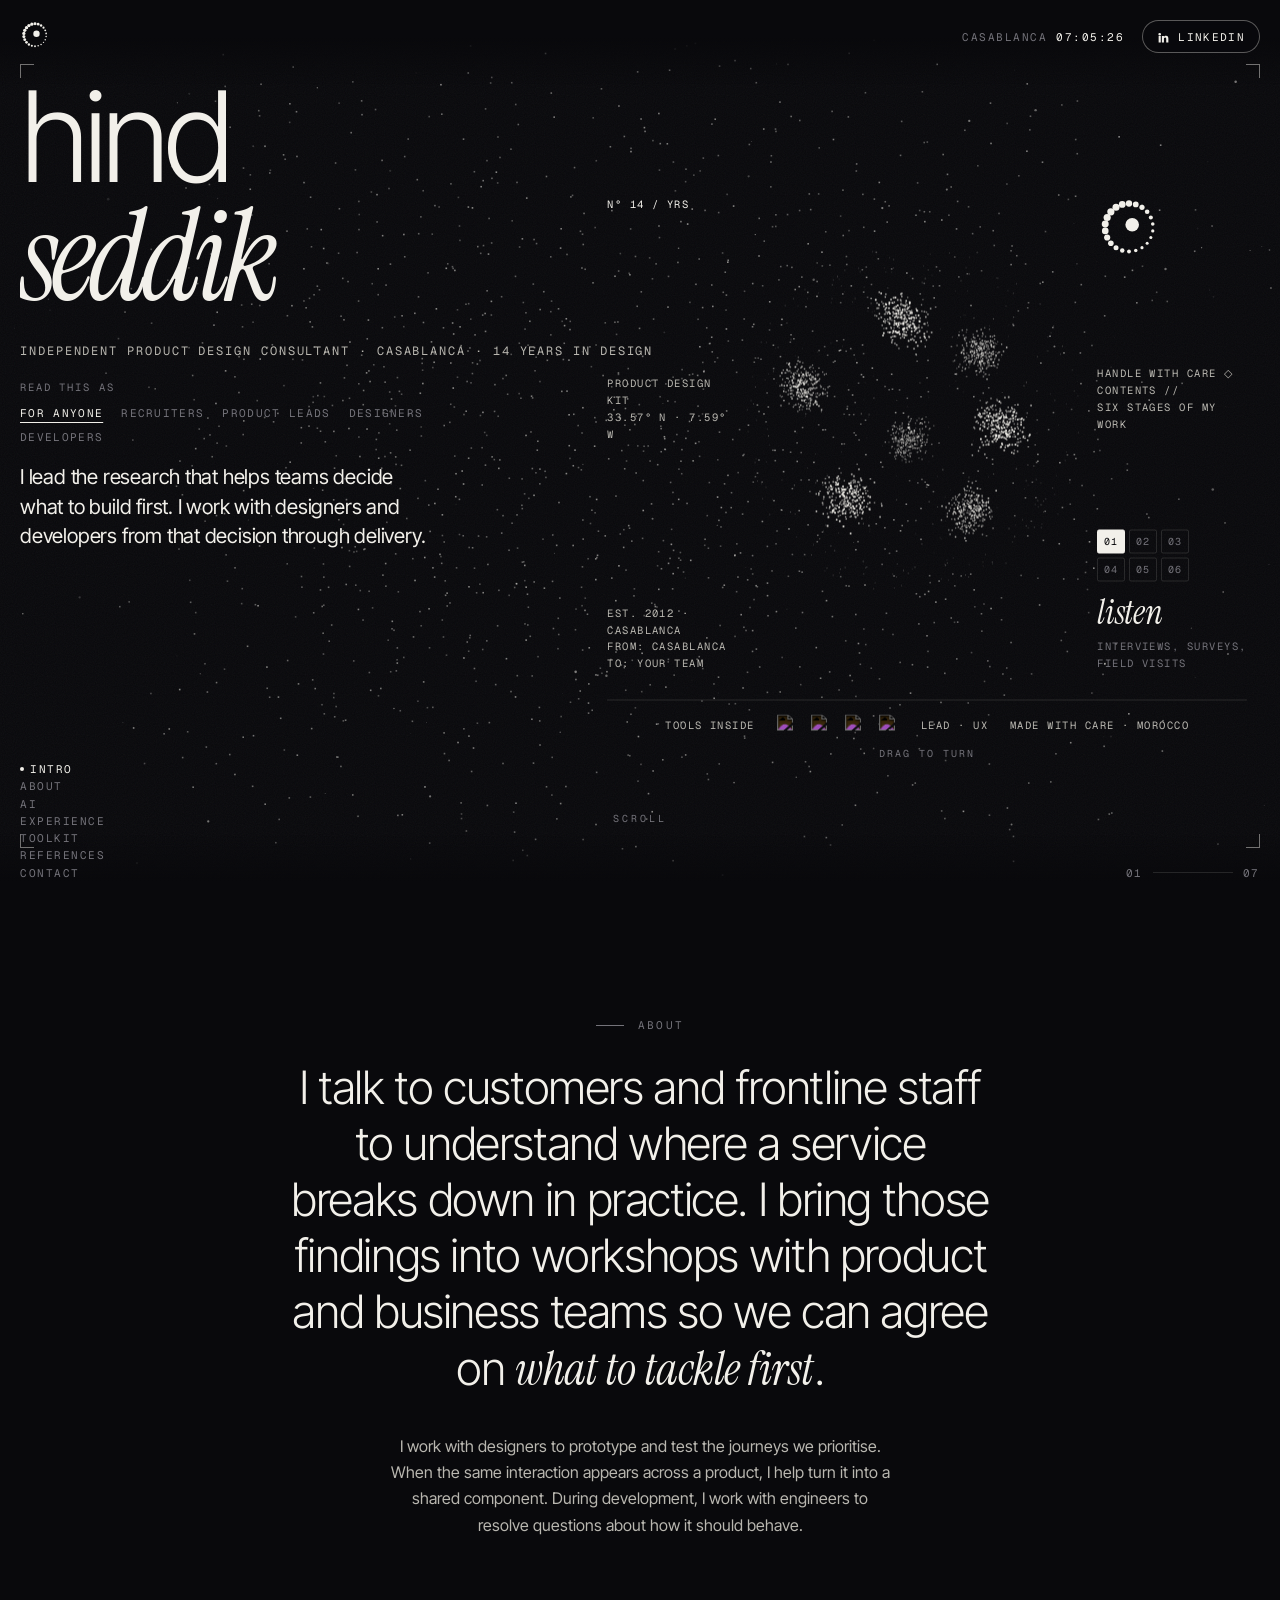
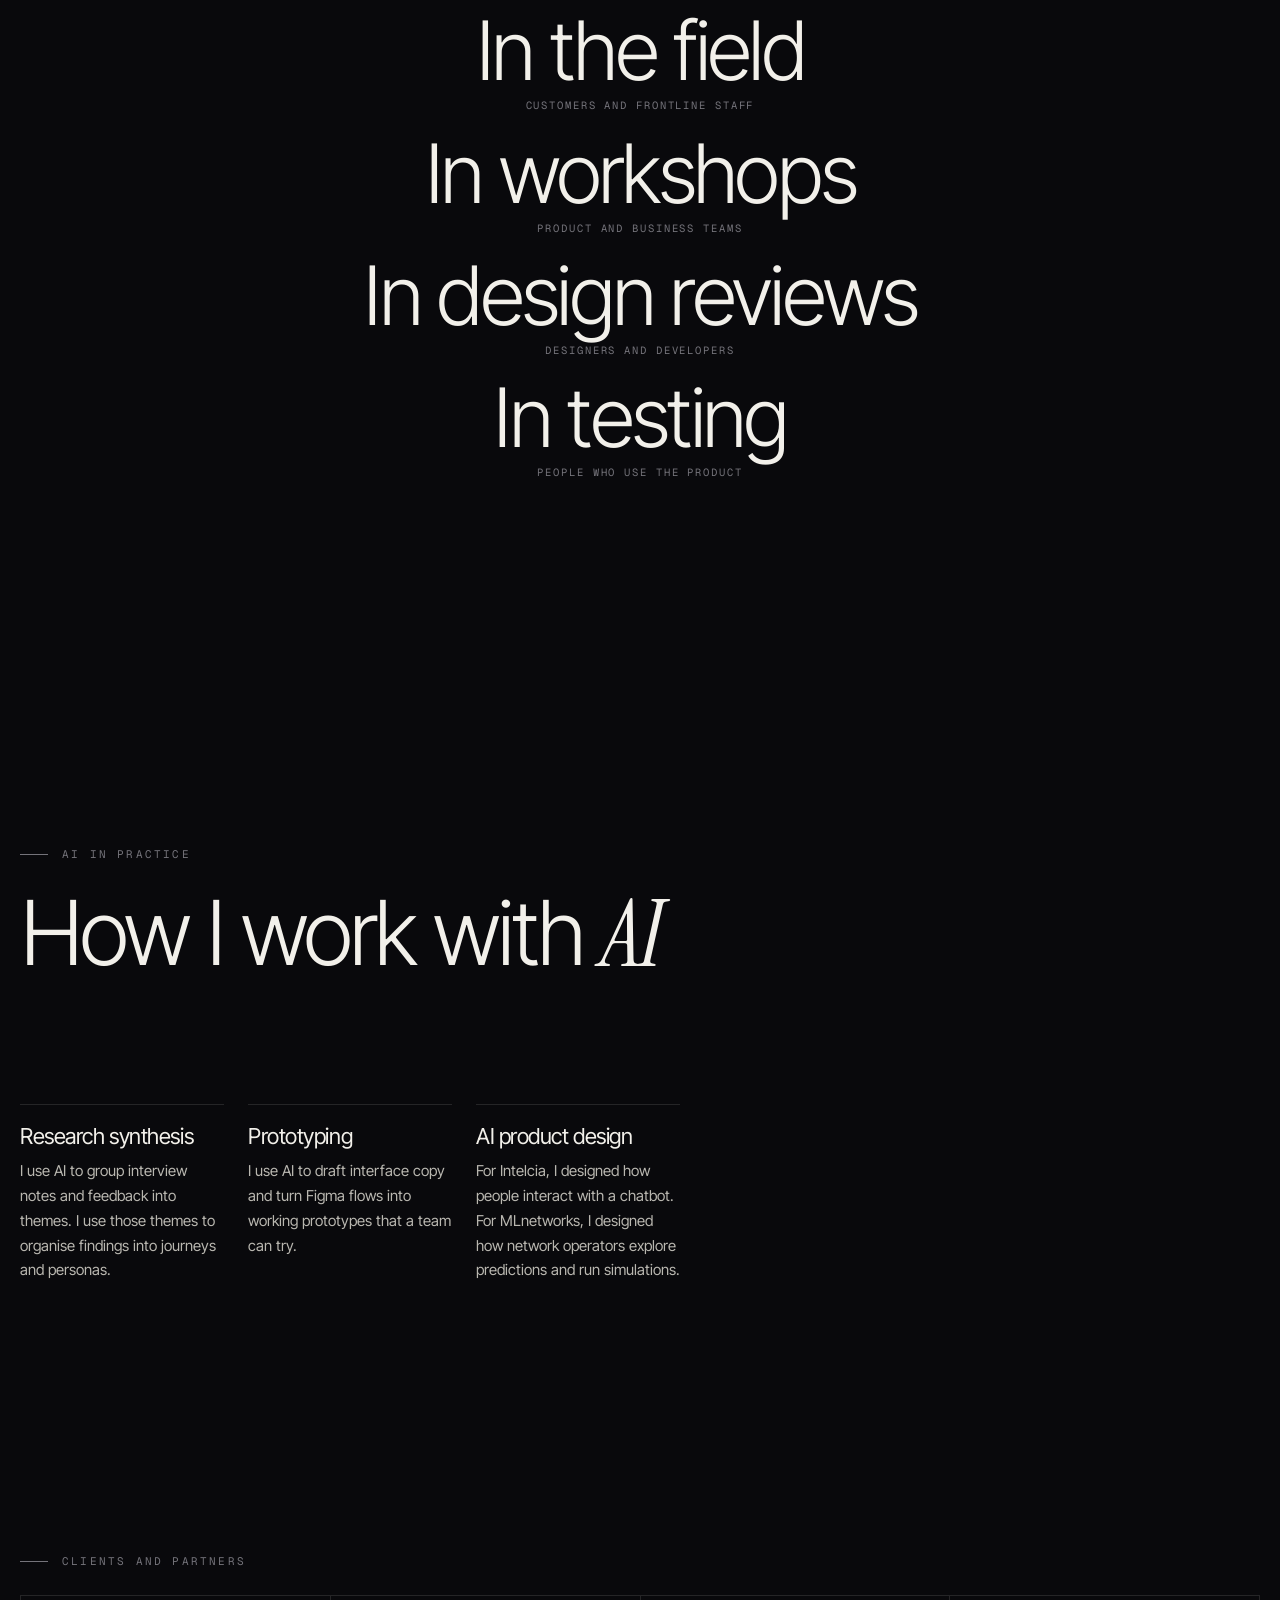
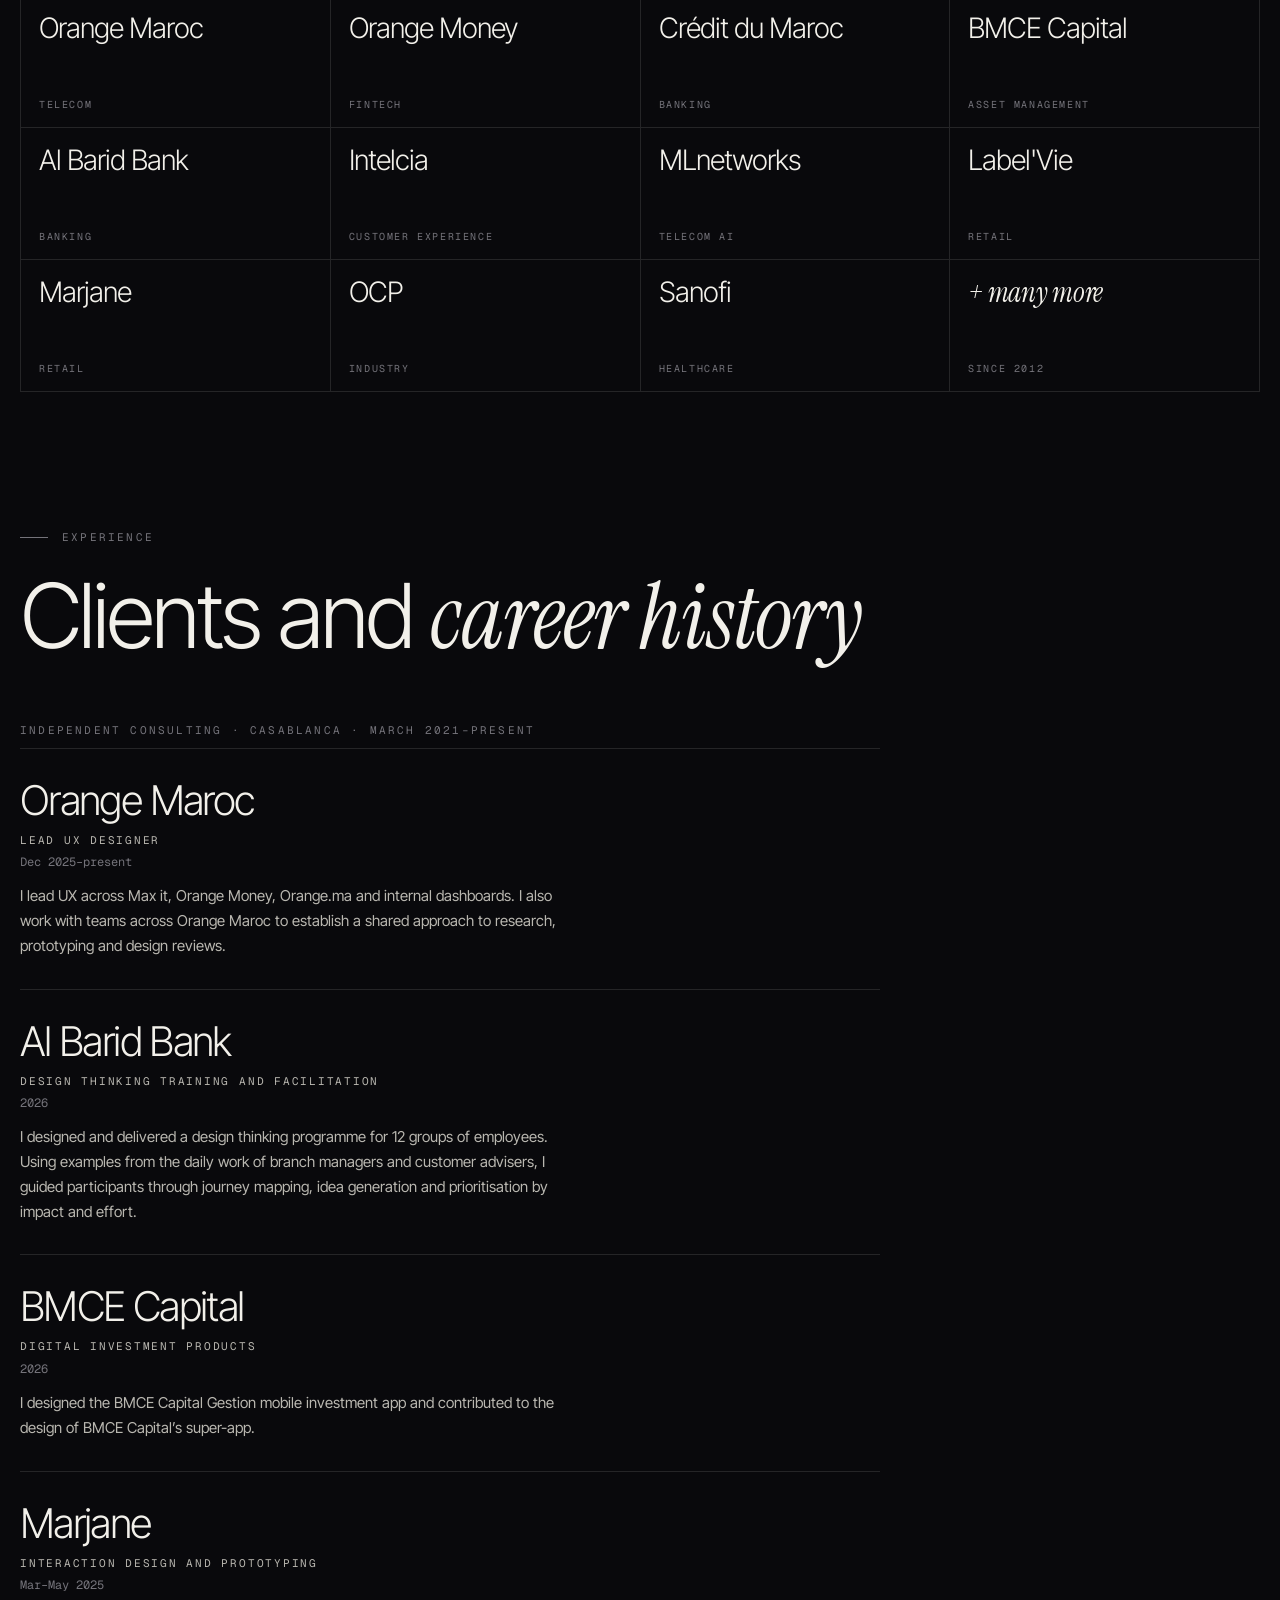
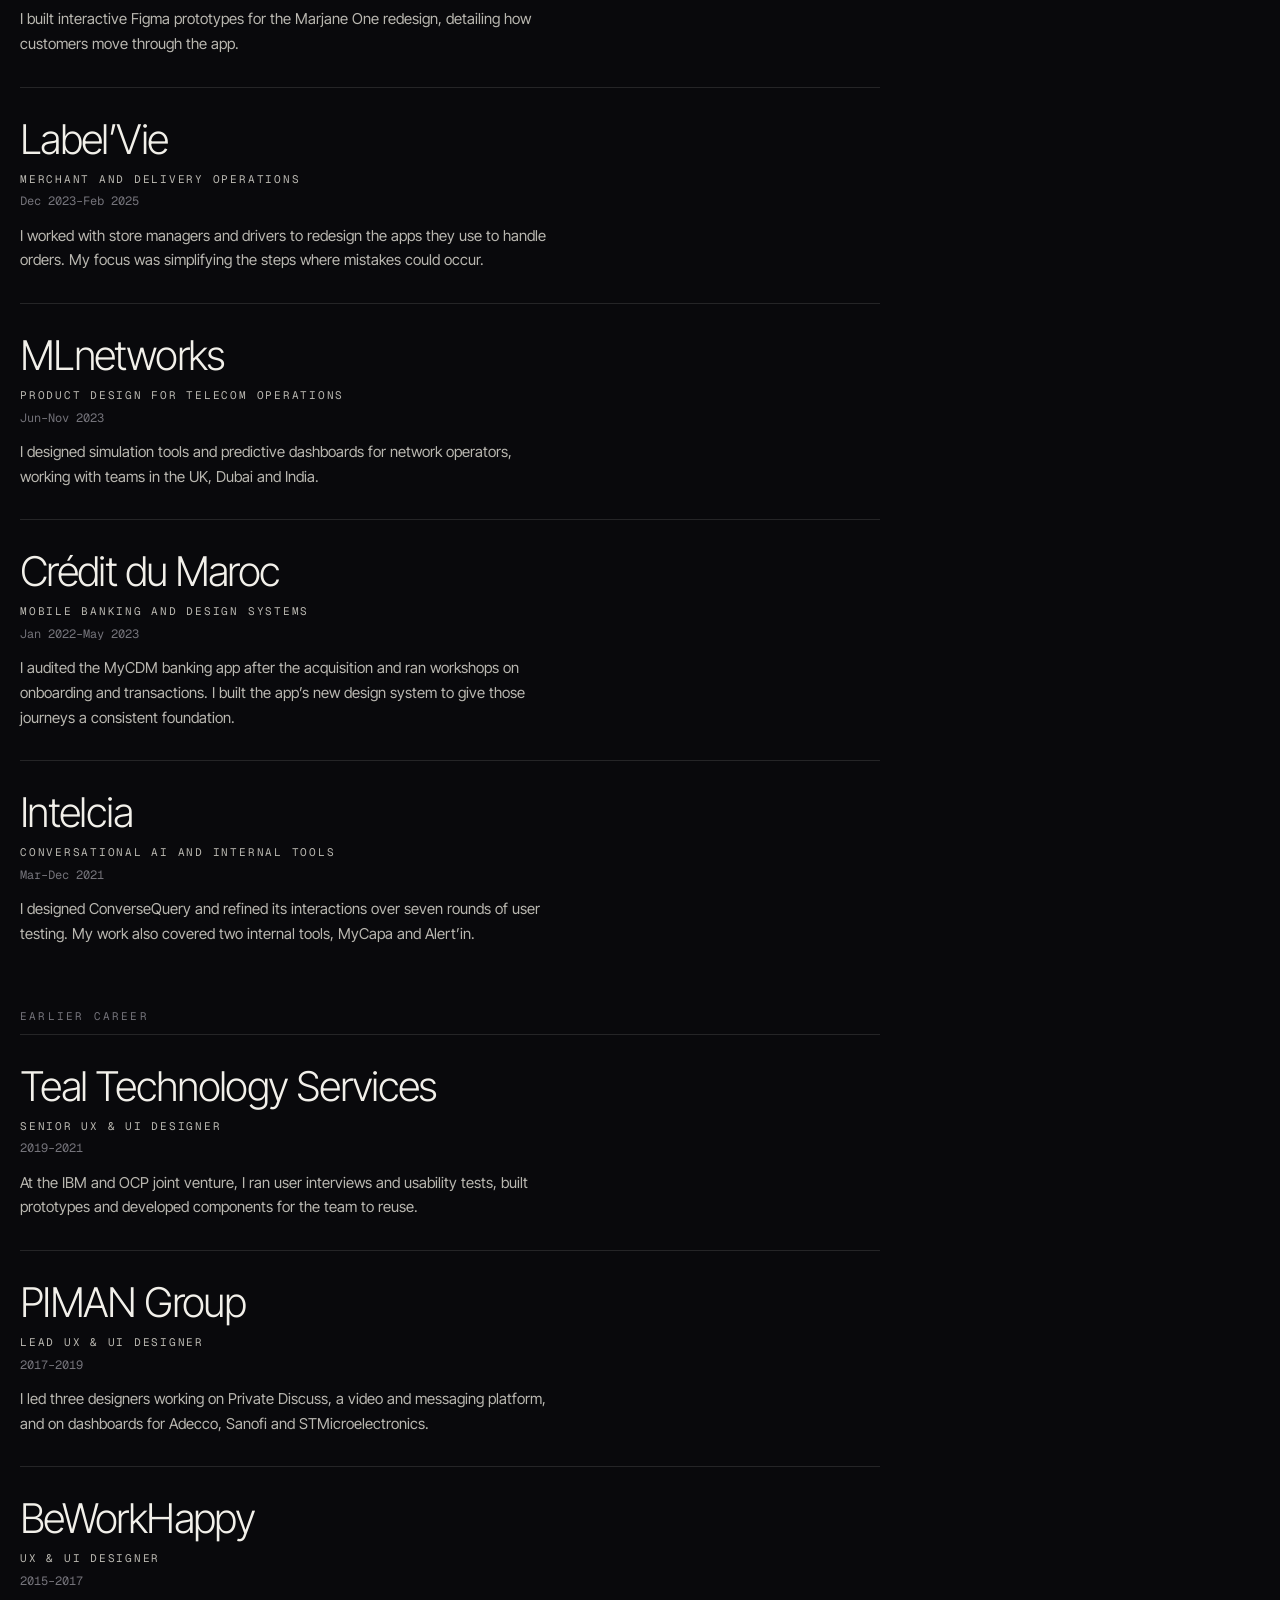
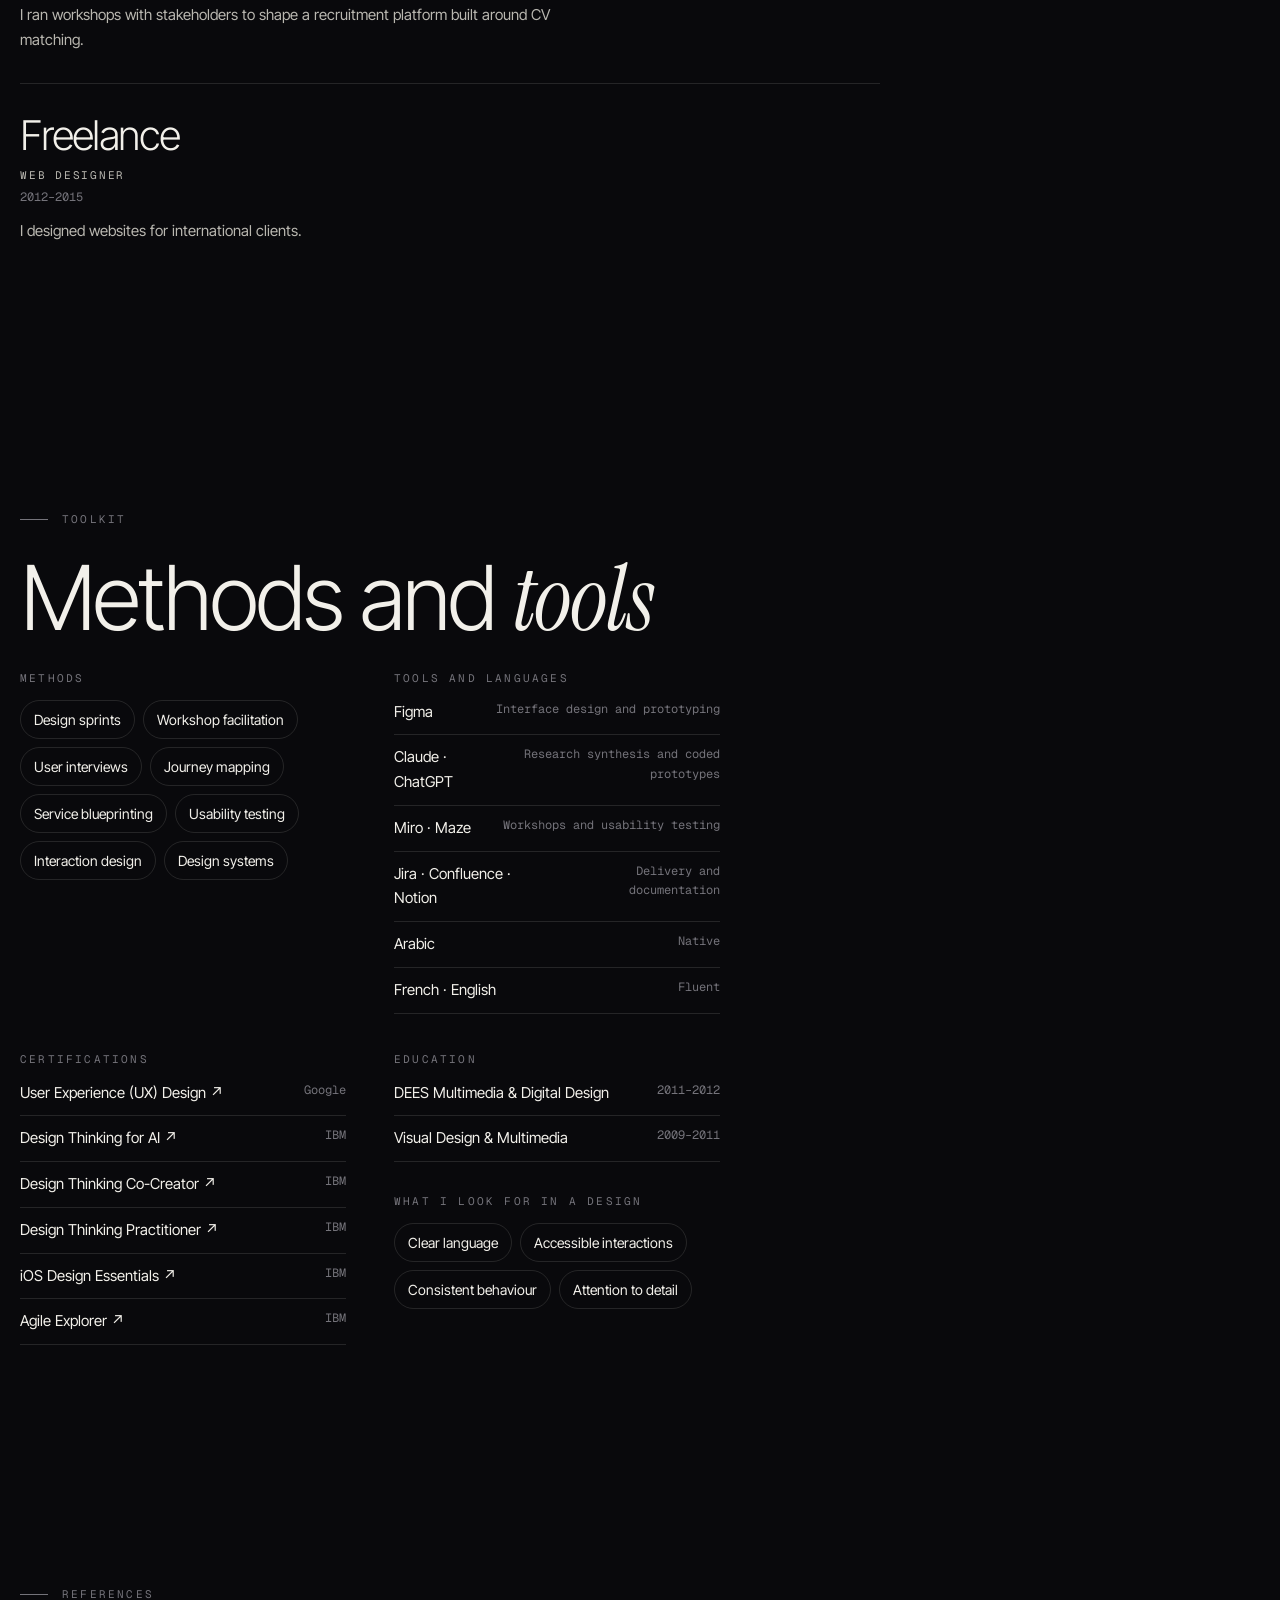
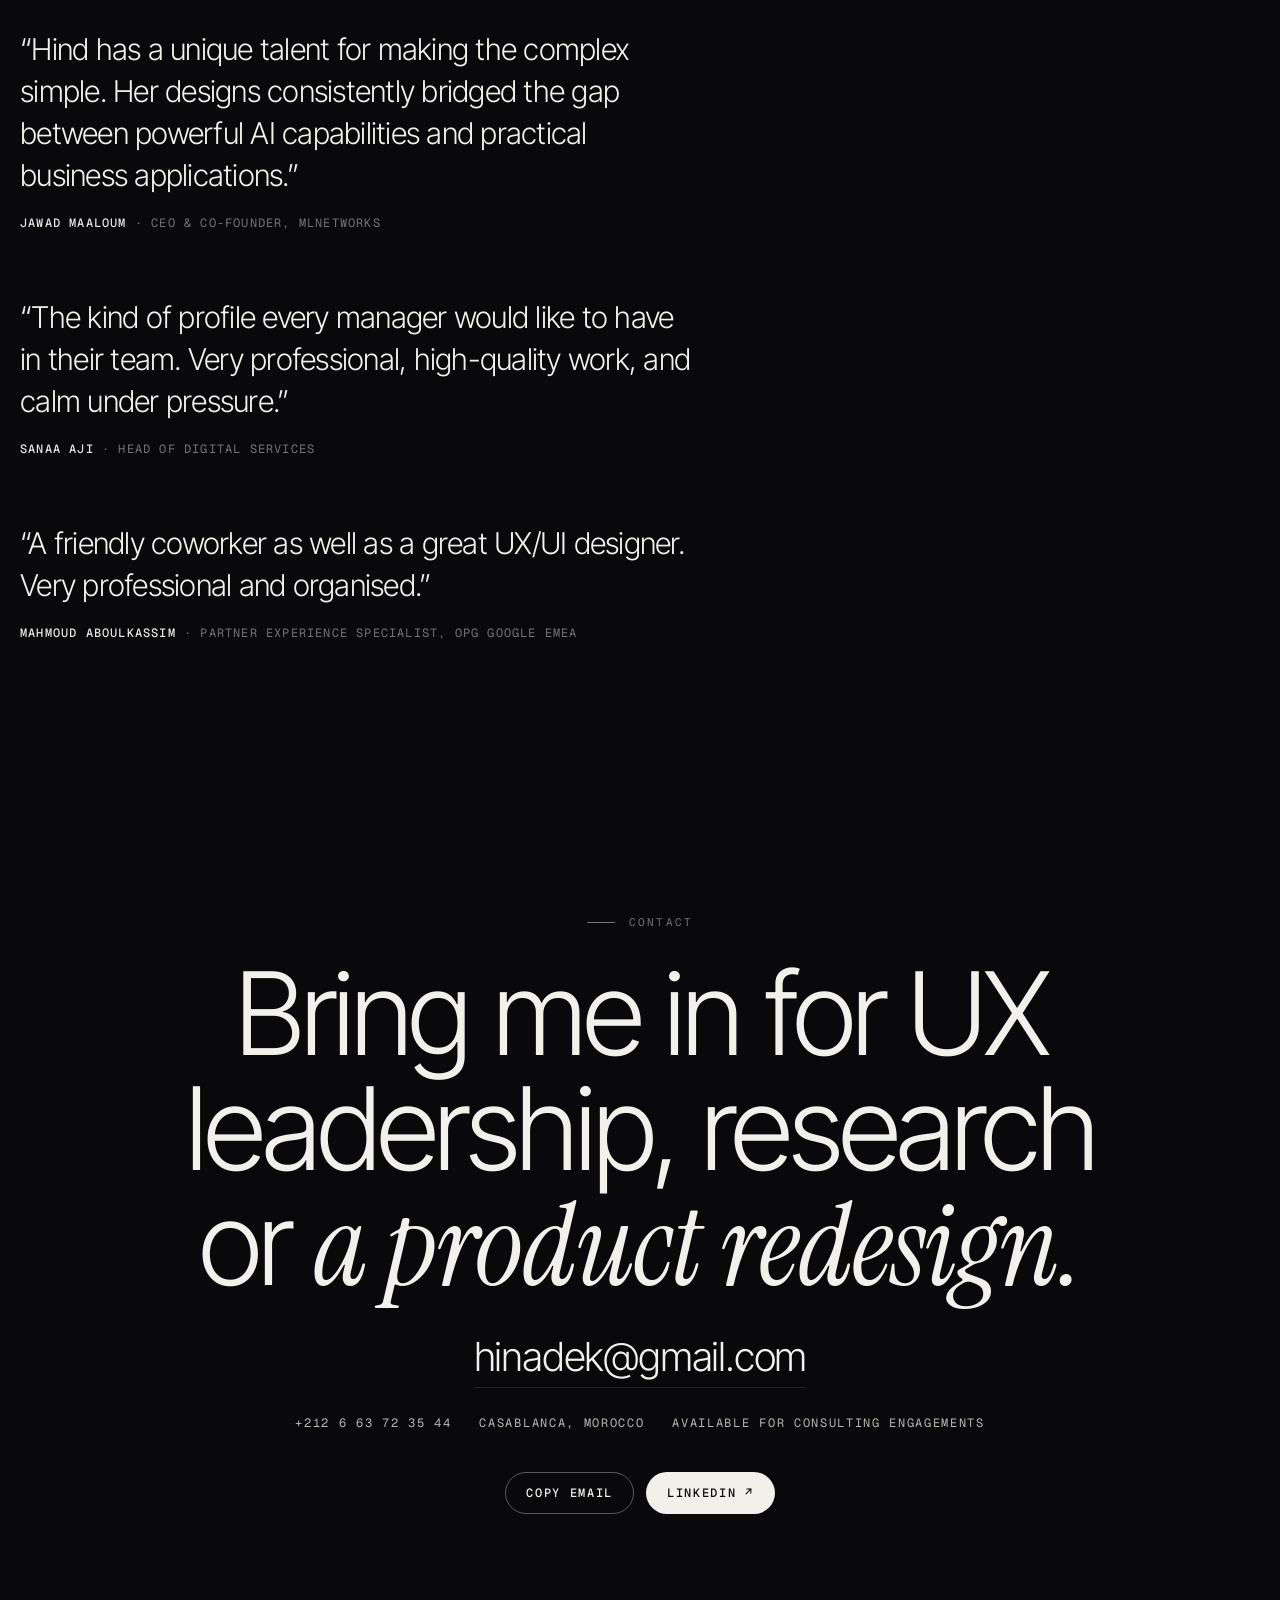
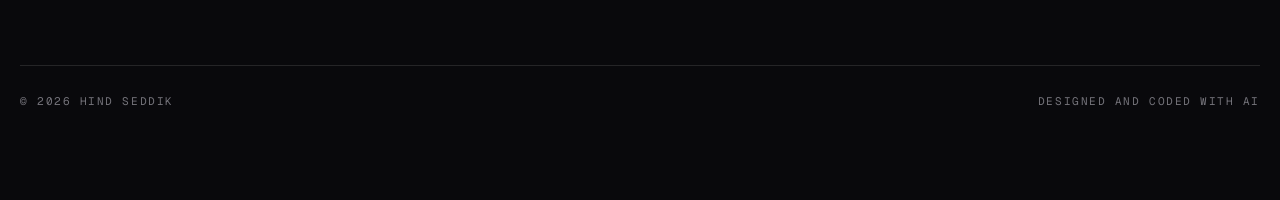
==== commit 13c4109c: "CV : nouveaux textes (positionnement, expériences, outils, contact) Co-Authored-By: Claude Opus 5.5 " ====
--- a/index.html
+++ b/index.html
@@ -5,7 +5,7 @@
 <meta name="viewport" content="width=device-width, initial-scale=1, viewport-fit=cover">
 <title>Hind Seddik — Product Designer</title>
 <link rel="icon" href="favicon.svg" type="image/svg+xml">
-<meta name="description" content="Hind Seddik, Product Design Consultant in Casablanca. UX research, prototyping, design systems and AI-augmented design for telecom, banking, fintech and retail.">
+<meta name="description" content="Hind Seddik, independent product design consultant in Casablanca with 14 years in design. UX leadership, research, prototyping and design systems for telecom, banking and retail.">
 <link rel="preconnect" href="https://fonts.googleapis.com">
 <link rel="preconnect" href="https://fonts.gstatic.com" crossorigin>
 <link rel="preload" as="style" href="https://fonts.googleapis.com/css2?family=Instrument+Serif:ital@0;1&family=Geist+Mono:wght@400;500&family=Inter+Tight:wght@300;400;500;600&display=swap">
@@ -414,6 +414,25 @@
 }
 .only-touch { display: none; }
 @media (hover: none) { .only-touch { display: inline; } .hide-touch { display: none; } }
+
+/* Copy update: descriptor, audience label, experience cards */
+.hero-desc { display: block; }
+.aud-label { font: 400 10.5px/1 var(--f-mono); letter-spacing: .18em; text-transform: uppercase; color: var(--muted); margin: 0 0 12px; }
+.xp li { grid-template-columns: minmax(0, 1fr); }
+.xp li h3 { margin: 0; }
+.xp li .co { margin: 10px 0 0 !important; color: var(--text) !important; }
+.xp li .d { display: block; padding: 0; margin-top: 4px; }
+.contact h2.big { max-width: 18ch; margin-inline: auto; }
+/* Desktop: keep room at the bottom of the hero for the lower-left section list */
+@media (min-width: 861px) { .hero { padding-bottom: 160px; } }
+/* Short desktop screens (e.g. 1280 x 720): keep the hero clear of the lower-left section list */
+@media (min-width: 861px) and (max-height: 940px) {
+  .hero { padding-top: 80px; align-content: start; }
+  .hero-name { font-size: min(11vw, 14vh); }
+  .hero-sub { margin-top: 22px; }
+  .aud { margin-top: 22px; }
+  .aud-text { min-height: 0; }
+}
 </style>
 </head>
 <body>
@@ -433,12 +452,13 @@
   <section class="sec hero" id="intro" data-shape="drift" data-name="Intro">
     <div class="col">
       <h1 class="hero-name"><span class="row"><span style="--d:.15s">hind</span></span><span class="row"><span class="outline" style="--d:.3s">seddik</span></span></h1>
-      <div class="hero-sub rv" style="--d:.7s"><span>Product Designer</span><span>UX Research</span><span>Design Systems</span><span>AI-augmented</span></div>
+      <p class="hero-sub hero-desc rv" style="--d:.7s">Independent Product Design Consultant · Casablanca · 14 years in design</p>
       <div class="aud rv" style="--d:.85s">
-        <div class="aud-tabs" role="tablist" aria-label="Read this as">
+        <p class="aud-label" id="audLabel">Read this as</p>
+        <div class="aud-tabs" role="tablist" aria-labelledby="audLabel">
           <button type="button" role="tab" aria-selected="true" data-a="0">For anyone</button><button type="button" role="tab" aria-selected="false" data-a="1">Recruiters</button><button type="button" role="tab" aria-selected="false" data-a="2">Product leads</button><button type="button" role="tab" aria-selected="false" data-a="3">Designers</button><button type="button" role="tab" aria-selected="false" data-a="4">Developers</button>
         </div>
-        <p class="aud-text" id="audText" role="tabpanel" aria-live="polite">Product Design Consultant in Casablanca. 14 years turning complex needs into simple products.</p>
+        <p class="aud-text" id="audText" role="tabpanel" aria-live="polite">I lead the research that helps teams decide what to build first. I work with designers and developers from that decision through delivery.</p>
       </div>
     </div>
     <div class="box-stage pf" id="boxStage" aria-label="A cloud of dots that rebuilds itself into each stage of Hind Seddik's process: listen, map, prototype, systemise, measure, ship">
@@ -450,7 +470,7 @@
       <div class="pf-canvas-wrap"><canvas id="pfCanvas" aria-hidden="true"></canvas></div>
       <div class="pf-col pf-right">
         <div class="pf-g"><span class="pf-logo"><svg aria-hidden="true" focusable="false" xmlns="http://www.w3.org/2000/svg" viewBox="0 0 32 32" fill="currentColor"><circle cx="16.00" cy="4.00" r="1.58"/><circle cx="19.38" cy="4.49" r="1.44"/><circle cx="22.49" cy="5.90" r="1.30"/><circle cx="25.07" cy="8.14" r="1.15"/><circle cx="26.92" cy="11.02" r="1.01"/><circle cx="27.88" cy="14.29" r="0.89"/><circle cx="27.88" cy="17.71" r="0.81"/><circle cx="26.92" cy="20.98" r="0.76"/><circle cx="25.07" cy="23.86" r="0.75"/><circle cx="22.49" cy="26.10" r="0.79"/><circle cx="19.38" cy="27.51" r="0.86"/><circle cx="16.00" cy="28.00" r="0.97"/><circle cx="12.62" cy="27.51" r="1.11"/><circle cx="9.51" cy="26.10" r="1.25"/><circle cx="6.93" cy="23.86" r="1.40"/><circle cx="5.08" cy="20.98" r="1.54"/><circle cx="4.12" cy="17.71" r="1.66"/><circle cx="4.12" cy="14.29" r="1.74"/><circle cx="5.08" cy="11.02" r="1.79"/><circle cx="6.93" cy="8.14" r="1.80"/><circle cx="9.51" cy="5.90" r="1.76"/><circle cx="12.62" cy="4.49" r="1.69"/><circle cx="17.6" cy="14.6" r="3.4"/></svg></span></div>
-        <div class="pf-g"><p>Handle with care <span aria-hidden="true">◇</span></p><p>Contents //</p><p>The process, one dot at a time</p></div>
+        <div class="pf-g"><p>Handle with care <span aria-hidden="true">◇</span></p><p>Contents //</p><p>Six stages of my work</p></div>
         <div class="pf-g pf-stage"><div class="pf-steps" role="group" aria-label="Process stages"><button type="button" aria-pressed="true" aria-label="Listen">01</button><button type="button" aria-pressed="false" aria-label="Map">02</button><button type="button" aria-pressed="false" aria-label="Prototype">03</button><button type="button" aria-pressed="false" aria-label="Systemise">04</button><button type="button" aria-pressed="false" aria-label="Measure">05</button><button type="button" aria-pressed="false" aria-label="Ship">06</button></div>
           <p class="pf-big" id="pfWord" aria-live="polite">listen</p><p id="pfDesc">Interviews, surveys, field visits</p></div>
       </div>
@@ -460,32 +480,32 @@
         <p>Lead · UX</p>
         <p>Made with care · Morocco</p>
       </div>
-      <span class="hint"><span class="hide-touch">Drag to turn</span><span class="only-touch">Tap or swipe to change</span></span>
+      <span class="hint">Drag to turn</span>
     </div>
     <span class="scroll-cue">Scroll</span>
   </section>
 
   <section class="sec statement" id="about" data-shape="drift" data-name="About">
     <p class="tag rv">About</p>
-    <p class="lede rv">I work across the whole product process, from discovery to delivery. I run the research and workshops that tell a team <em>what to build first</em>, then stay with designers and developers until it ships.</p>
-    <p class="body-copy rv" style="margin-top:36px;--d:.15s">With 14 years in product design, rooted in multimedia and graphic design, I now lead research, prototyping and design systems for telecom operators, banks and fintechs. I currently lead UX on Orange Maroc's main redesigns.</p>
-    <ul class="values" aria-label="How I work">
-      <li class="rv"><span>Listen first</span><small>Research before pixels</small></li>
-      <li class="rv" style="--d:.08s"><span>Keep it simple</span><small>Complex needs, clear products</small></li>
-      <li class="rv" style="--d:.16s"><span>Test early</span><small>Real users, every round</small></li>
-      <li class="rv" style="--d:.24s"><span>Ship together</span><small>With designers and developers</small></li>
+    <p class="lede rv">I talk to customers and frontline staff to understand where a service breaks down in practice. I bring those findings into workshops with product and business teams so we can agree on <em>what to tackle first</em>.</p>
+    <p class="body-copy rv" style="margin-top:36px;--d:.15s">I work with designers to prototype and test the journeys we prioritise. When the same interaction appears across a product, I help turn it into a shared component. During development, I work with engineers to resolve questions about how it should behave.</p>
+    <ul class="values" aria-label="Where I work">
+      <li class="rv"><span>In the field</span><small>Customers and frontline staff</small></li>
+      <li class="rv" style="--d:.08s"><span>In workshops</span><small>Product and business teams</small></li>
+      <li class="rv" style="--d:.16s"><span>In design reviews</span><small>Designers and developers</small></li>
+      <li class="rv" style="--d:.24s"><span>In testing</span><small>People who use the product</small></li>
     </ul>
   </section>
 
   <section class="sec" id="ai" data-shape="network" data-name="AI">
     <div>
-      <p class="tag rv">AI-augmented design</p>
-      <h2 class="big rv">AI in every <span class="outline">step</span></h2>
-      <p class="body-copy rv">I use AI as a design partner, from the first interview to the coded prototype. It shortens each loop, so teams test more ideas with real users.</p>
+      <p class="tag rv">AI in practice</p>
+      <h2 class="big rv">How I work with <span class="outline">AI</span></h2>
+      <p class="body-copy rv">I use AI to organise research material and build prototypes. I also design the interfaces people use to work with AI products.</p>
       <div class="ai-grid">
-        <div class="rv"><h3>Research</h3><p>AI-assisted synthesis of interviews and feedback into themes, journeys and personas.</p></div>
-        <div class="rv" style="--d:.1s"><h3>Prototyping</h3><p>Flows, UX copy and coded prototypes generated and refined with AI, linked to Figma.</p></div>
-        <div class="rv" style="--d:.2s"><h3>AI products</h3><p>ConverseQuery, a generative-AI chatbot, and MLnetworks' AI telecom platform.</p></div>
+        <div class="rv"><h3>Research synthesis</h3><p>I use AI to group interview notes and feedback into themes. I use those themes to organise findings into journeys and personas.</p></div>
+        <div class="rv" style="--d:.1s"><h3>Prototyping</h3><p>I use AI to draft interface copy and turn Figma flows into working prototypes that a team can try.</p></div>
+        <div class="rv" style="--d:.2s"><h3>AI product design</h3><p>For Intelcia, I designed how people interact with a chatbot. For MLnetworks, I designed how network operators explore predictions and run simulations.</p></div>
       </div>
     </div>
   </section>
@@ -511,22 +531,22 @@
   <section class="sec" id="experience" data-shape="orbit" data-name="Experience">
     <div>
       <p class="tag rv">Experience</p>
-      <h2 class="big rv">14 years <span class="outline">of practice</span></h2>
+      <h2 class="big rv">Clients and <span class="outline">career history</span></h2>
       <ul class="xp">
-        <li class="group">Independent consultant · Casablanca · since March 2021</li>
-        <li class="rv"><span class="d">Dec 2025 – now</span><div><p class="co">Orange Maroc</p><h3>Lead UX Designer</h3><p>I lead UX on Max it, Orange.ma, Orange Money and the data dashboards, and help teams adopt a shared UX method as part of Orange's design transformation.</p></div><span class="len">Ongoing</span></li>
-        <li class="rv"><span class="d">Sep – Nov 2025</span><div><p class="co">Al Barid Bank</p><h3>Trainer</h3><p>I designed and delivered a professional training program for 12 groups of employees, from course content to live sessions.</p></div><span class="len">~3 mo</span></li>
-        <li class="rv"><span class="d">May – Aug 2025</span><div><p class="co">BMCE Capital</p><h3>Investment app</h3><p>I designed the BMCE Capital Gestion mobile app, making investment management clear and easy to follow.</p></div><span class="len">~3.5 mo · short</span></li>
-        <li class="rv"><span class="d">Mar – May 2025</span><div><p class="co">Marjane</p><h3>App redesign</h3><p>I turned the Marjane One app redesign into detailed, interactive Figma prototypes.</p></div><span class="len">~2.5 mo · short</span></li>
-        <li class="rv"><span class="d">Dec 2023 – Feb 2025</span><div><p class="co">Label'Vie</p><h3>Merchant &amp; delivery apps</h3><p>I redesigned the merchant and delivery apps with drivers and store managers, simplifying order flows to reduce errors.</p></div><span class="len">15 mo</span></li>
-        <li class="rv"><span class="d">Jun – Nov 2023</span><div><p class="co">MLnetworks</p><h3>AI telecom platform</h3><p>I designed simulation tools and predictive dashboards for an AI platform that helps operators optimise their networks, with teams in the UK, Dubai and India.</p></div><span class="len">6 mo</span></li>
-        <li class="rv"><span class="d">Jan 2022 – May 2023</span><div><p class="co">Crédit du Maroc</p><h3>Banking app &amp; design system</h3><p>I audited the MyCDM app, built its new design system and ran workshops to simplify onboarding and transactions after the acquisition.</p></div><span class="len">17 mo</span></li>
-        <li class="rv"><span class="d">Mar – Dec 2021</span><div><p class="co">Intelcia</p><h3>AI chatbot &amp; internal tools</h3><p>I designed ConverseQuery, a generative-AI chatbot refined over 7 rounds of user testing, plus the MyCapa and Alert'in tools.</p></div><span class="len">~10 mo</span></li>
-        <li class="group">Before</li>
-        <li class="rv"><span class="d">2019 – 2021</span><div><p class="co">Teal Technology Services</p><h3>Senior UX &amp; UI Designer</h3><p>Inside the IBM &amp; OCP joint venture, I ran user interviews and usability tests, built prototypes and shared design components.</p></div><span class="len">1 yr 9 mo</span></li>
-        <li class="rv"><span class="d">2017 – 2019</span><div><p class="co">Piman Group</p><h3>Lead UX &amp; UI Designer</h3><p>I led a team of three designers on “Private Discuss”, a video and messaging platform, and on dashboards for Adecco, Sanofi and STMicroelectronics.</p></div><span class="len">1 yr 8 mo</span></li>
-        <li class="rv"><span class="d">2015 – 2017</span><div><p class="co">BeWorkHappy</p><h3>UX &amp; UI Designer</h3><p>I shaped a recruitment platform built around CV matching, through UX workshops with stakeholders.</p></div><span class="len">2 yr 3 mo</span></li>
-        <li class="rv"><span class="d">2012 – 2015</span><div><p class="co">Freelance</p><h3>Web Designer</h3><p>I designed websites and visual identities for international clients.</p></div><span class="len">2 yr 7 mo</span></li>
+        <li class="group">Independent consulting · Casablanca · March 2021–present</li>
+        <li class="rv"><div><h3>Orange Maroc</h3><p class="co">Lead UX Designer</p><p class="d">Dec 2025–present</p><p>I lead UX across Max it, Orange Money, Orange.ma and internal dashboards. I also work with teams across Orange Maroc to establish a shared approach to research, prototyping and design reviews.</p></div></li>
+        <li class="rv"><div><h3>Al Barid Bank</h3><p class="co">Design thinking training and facilitation</p><p class="d">2026</p><p>I designed and delivered a design thinking programme for 12 groups of employees. Using examples from the daily work of branch managers and customer advisers, I guided participants through journey mapping, idea generation and prioritisation by impact and effort.</p></div></li>
+        <li class="rv"><div><h3>BMCE Capital</h3><p class="co">Digital investment products</p><p class="d">2026</p><p>I designed the BMCE Capital Gestion mobile investment app and contributed to the design of BMCE Capital’s super-app.</p></div></li>
+        <li class="rv"><div><h3>Marjane</h3><p class="co">Interaction design and prototyping</p><p class="d">Mar–May 2025</p><p>I built interactive Figma prototypes for the Marjane One redesign, detailing how customers move through the app.</p></div></li>
+        <li class="rv"><div><h3>Label’Vie</h3><p class="co">Merchant and delivery operations</p><p class="d">Dec 2023–Feb 2025</p><p>I worked with store managers and drivers to redesign the apps they use to handle orders. My focus was simplifying the steps where mistakes could occur.</p></div></li>
+        <li class="rv"><div><h3>MLnetworks</h3><p class="co">Product design for telecom operations</p><p class="d">Jun–Nov 2023</p><p>I designed simulation tools and predictive dashboards for network operators, working with teams in the UK, Dubai and India.</p></div></li>
+        <li class="rv"><div><h3>Crédit du Maroc</h3><p class="co">Mobile banking and design systems</p><p class="d">Jan 2022–May 2023</p><p>I audited the MyCDM banking app after the acquisition and ran workshops on onboarding and transactions. I built the app’s new design system to give those journeys a consistent foundation.</p></div></li>
+        <li class="rv"><div><h3>Intelcia</h3><p class="co">Conversational AI and internal tools</p><p class="d">Mar–Dec 2021</p><p>I designed ConverseQuery and refined its interactions over seven rounds of user testing. My work also covered two internal tools, MyCapa and Alert’in.</p></div></li>
+        <li class="group">Earlier career</li>
+        <li class="rv"><div><h3>Teal Technology Services</h3><p class="co">Senior UX &amp; UI Designer</p><p class="d">2019–2021</p><p>At the IBM and OCP joint venture, I ran user interviews and usability tests, built prototypes and developed components for the team to reuse.</p></div></li>
+        <li class="rv"><div><h3>PIMAN Group</h3><p class="co">Lead UX &amp; UI Designer</p><p class="d">2017–2019</p><p>I led three designers working on Private Discuss, a video and messaging platform, and on dashboards for Adecco, Sanofi and STMicroelectronics.</p></div></li>
+        <li class="rv"><div><h3>BeWorkHappy</h3><p class="co">UX &amp; UI Designer</p><p class="d">2015–2017</p><p>I ran workshops with stakeholders to shape a recruitment platform built around CV matching.</p></div></li>
+        <li class="rv"><div><h3>Freelance</h3><p class="co">Web Designer</p><p class="d">2012–2015</p><p>I designed websites for international clients.</p></div></li>
       </ul>
     </div>
   </section>
@@ -534,11 +554,11 @@
   <section class="sec" id="toolkit" data-shape="grid" data-name="Toolkit">
     <div>
       <p class="tag rv">Toolkit</p>
-      <h2 class="big rv">How I <span class="outline">work</span></h2>
+      <h2 class="big rv">Methods and <span class="outline">tools</span></h2>
       <div class="kit">
-        <div class="rv"><h3>Skills</h3><div class="chips"><span class="hl">AI-augmented design</span><span>Design Thinking</span><span>Design sprints</span><span>Workshop facilitation</span><span>User research</span><span>Personas &amp; journeys</span><span>Service blueprints</span><span>Advanced prototyping</span><span>Usability testing</span><span>Design systems</span><span>Accessibility</span><span>Micro-interactions</span></div></div>
-        <div class="rv" style="--d:.1s"><h3>Tools &amp; languages</h3>
-          <ul class="list"><li><span>Figma</span><span>Expert</span></li><li><span>Claude · ChatGPT</span><span>AI · Daily</span></li><li><span>Miro · Maze</span><span>Expert</span></li><li><span>Jira · Confluence · Notion</span><span>Advanced</span></li><li><span>Arabic</span><span>Native</span></li><li><span>French · English</span><span>Fluent</span></li></ul>
+        <div class="rv"><h3>Methods</h3><div class="chips"><span>Design sprints</span><span>Workshop facilitation</span><span>User interviews</span><span>Journey mapping</span><span>Service blueprinting</span><span>Usability testing</span><span>Interaction design</span><span>Design systems</span></div></div>
+        <div class="rv" style="--d:.1s"><h3>Tools and languages</h3>
+          <ul class="list"><li><span>Figma</span><span>Interface design and prototyping</span></li><li><span>Claude · ChatGPT</span><span>Research synthesis and coded prototypes</span></li><li><span>Miro · Maze</span><span>Workshops and usability testing</span></li><li><span>Jira · Confluence · Notion</span><span>Delivery and documentation</span></li><li><span>Arabic</span><span>Native</span></li><li><span>French · English</span><span>Fluent</span></li></ul>
         </div>
         <div class="rv"><h3>Certifications</h3>
           <ul class="list">
@@ -551,9 +571,9 @@
           </ul>
         </div>
         <div class="rv" style="--d:.1s"><h3>Education</h3>
-          <ul class="list"><li><span>DEES Multimedia &amp; Digital Design</span><span>2011 – 12</span></li><li><span>Visual Design &amp; Multimedia</span><span>2009 – 11</span></li></ul>
-          <h3 style="margin-top:34px">Values</h3>
-          <div class="chips"><span>Effortless</span><span>Purpose-driven</span><span>Engaging</span><span>Thoughtfully crafted</span></div>
+          <ul class="list"><li><span>DEES Multimedia &amp; Digital Design</span><span>2011–2012</span></li><li><span>Visual Design &amp; Multimedia</span><span>2009–2011</span></li></ul>
+          <h3 style="margin-top:34px">What I look for in a design</h3>
+          <div class="chips"><span>Clear language</span><span>Accessible interactions</span><span>Consistent behaviour</span><span>Attention to detail</span></div>
         </div>
       </div>
     </div>
@@ -572,9 +592,9 @@
 
   <section class="sec contact" id="contact" data-shape="ring" data-name="Contact">
     <p class="tag rv">Contact</p>
-    <h2 class="big rv">Let's design <span class="outline">what's next</span></h2>
+    <h2 class="big rv">Bring me in for UX leadership, research or <span class="outline">a product redesign.</span></h2>
     <a class="mail rv" href="mailto:hinadek@gmail.com">hinadek@gmail.com</a>
-    <div class="contact-meta rv"><span>+212 6 63 72 35 44</span><span>Casablanca, Morocco</span><span>Available for missions</span></div>
+    <div class="contact-meta rv"><span>+212 6 63 72 35 44</span><span>Casablanca, Morocco</span><span>Available for consulting engagements</span></div>
     <div class="contact-actions rv">
       <button class="pill" type="button" id="copyMail">Copy email</button>
       <a class="pill solid" href="https://www.linkedin.com/in/hind-seddik/" target="_blank" rel="noopener">LinkedIn ↗</a>
@@ -582,7 +602,7 @@
   </section>
 </main>
 
-<footer class="site"><span>© 2026 Hind Seddik</span><span>Designed &amp; coded with AI</span></footer>
+<footer class="site"><span>© 2026 Hind Seddik</span><span>Designed and coded with AI</span></footer>
 
 <script>
 (function () {
@@ -767,11 +787,11 @@
   secs.forEach((sec, i) => { const li = document.createElement('li'), a = document.createElement('a'); a.href = '#' + sec.id; a.textContent = sec.dataset.name; if (!i) a.setAttribute('aria-current', 'true'); li.appendChild(a); navEl.appendChild(li); });
   new MutationObserver(() => { const n = nameEl.textContent; navEl.querySelectorAll('a').forEach(a => a.setAttribute('aria-current', a.textContent === n ? 'true' : 'false')); }).observe(nameEl, { childList: true });
   const AUD = [
-    "Product Design Consultant in Casablanca. 14 years turning complex needs into simple products.",
-    "Lead Product Designer with 14 years in banking, telecom and fintech, currently Lead UX at Orange Maroc. Based in Casablanca, working in Arabic, French and English.",
-    "I help teams decide what to build first: research and workshops up front, then prototypes tested with real users before anything ships.",
-    "I care about the system behind the screens: shared components, clear foundations and a UX method the whole team can follow.",
-    "I stay close until it ships: tidy Figma handoff, coded prototypes and design systems built to be reused."
+    "I lead the research that helps teams decide what to build first. I work with designers and developers from that decision through delivery.",
+    "I lead UX across several products at Orange Maroc. My experience spans banking, telecom and retail, and I work in Arabic, French and English.",
+    "I help you decide which problem to tackle first, what belongs in the first release and what to test before committing to a build.",
+    "I bring user research into design reviews. Together, we decide where a flow needs more work and which patterns belong in the design system.",
+    "I use Figma and coded prototypes to show how an interaction should behave. During the build, I work with you to resolve the details."
   ];
   const audText = document.getElementById('audText'), audBtns = [...document.querySelectorAll('.aud-tabs button')];
   audBtns.forEach(b => b.addEventListener('click', () => {
@@ -801,7 +821,8 @@
 
   document.getElementById('copyMail').addEventListener('click', function () {
     const b = this, done = () => { b.textContent = 'Copied'; setTimeout(() => b.textContent = 'Copy email', 1800); };
-    if (navigator.clipboard) navigator.clipboard.writeText('hinadek@gmail.com').then(done, () => {});
+    const fallback = () => { const t = document.createElement('textarea'); t.value = 'hinadek@gmail.com'; t.setAttribute('readonly', ''); t.style.position = 'fixed'; t.style.opacity = '0'; document.body.appendChild(t); t.select(); try { if (document.execCommand('copy')) done(); } catch (e) {} t.remove(); };
+    if (navigator.clipboard && window.isSecureContext) navigator.clipboard.writeText('hinadek@gmail.com').then(done, fallback); else fallback();
   });
 
   const clk=document.getElementById('clock');
@@ -816,11 +837,11 @@
     const G = () => (R() + R() + R() - 1.5) * 1.15;
     const STAGES = [
       { n: '01', w: 'listen', d: 'Interviews, surveys, field visits', gen: listen },
-      { n: '02', w: 'map', d: 'Journeys and pain points', gen: map },
-      { n: '03', w: 'prototype', d: 'Flows tested with users', gen: proto },
-      { n: '04', w: 'systemise', d: 'Tokens and components', gen: system },
-      { n: '05', w: 'measure', d: 'Data dashboards', gen: measure },
-      { n: '06', w: 'ship', d: 'With designers and developers', gen: ship }
+      { n: '02', w: 'map', d: 'Journeys and service blueprints', gen: map },
+      { n: '03', w: 'prototype', d: 'Flows, screens and interactions', gen: proto },
+      { n: '04', w: 'systemise', d: 'Shared patterns and components', gen: system },
+      { n: '05', w: 'measure', d: 'Usability tests and product data', gen: measure },
+      { n: '06', w: 'ship', d: 'Handoff and implementation review', gen: ship }
     ];
     // 01 voices gathered into clusters of insight (affinity map on a sphere)
     function listen(i) {
@@ -909,10 +930,10 @@
     let W = 0, H = 0, S = 1;
     function size() { const r = cvs.getBoundingClientRect(), dpr = Math.min(devicePixelRatio || 1, 2); W = r.width; H = r.height; cvs.width = W * dpr; cvs.height = H * dpr; g.setTransform(dpr, 0, 0, dpr, 0, 0); S = Math.min(W / 124, H / 124) * .98; if (reduce) draw(); }
     let off = 0, drag = null, tt = 0;
-    let tapX = null;
-    cvs.addEventListener('touchstart', e => { tapX = e.touches[0].clientX; }, { passive: true });
-    cvs.addEventListener('touchend', e => { if (tapX === null) return; const dx = e.changedTouches[0].clientX - tapX; tapX = null; go(idx + (dx > 40 ? -1 : 1), true); }, { passive: true });
-    stage.addEventListener('pointerdown', e => { if (e.pointerType === 'touch') return; drag = { x: e.clientX, off }; stage.setPointerCapture(e.pointerId); });
+    let tap = null;
+    cvs.addEventListener('touchstart', e => { tap = { x: e.touches[0].clientX, y: e.touches[0].clientY }; }, { passive: true });
+    cvs.addEventListener('touchend', e => { if (!tap) return; const t1 = e.changedTouches[0]; if (Math.abs(t1.clientX - tap.x) < 8 && Math.abs(t1.clientY - tap.y) < 8) go(idx + 1, true); tap = null; }, { passive: true });
+    stage.addEventListener('pointerdown', e => { if (e.target.closest('button, a')) return; drag = { x: e.clientX, off }; if (e.pointerType !== 'touch') stage.setPointerCapture(e.pointerId); });
     stage.addEventListener('pointermove', e => { if (drag) off = drag.off + (e.clientX - drag.x) * .008; });
     const end = () => { drag = null; }; stage.addEventListener('pointerup', end); stage.addEventListener('pointercancel', end);
     const HOLD = 3400, MOVE = 1500;
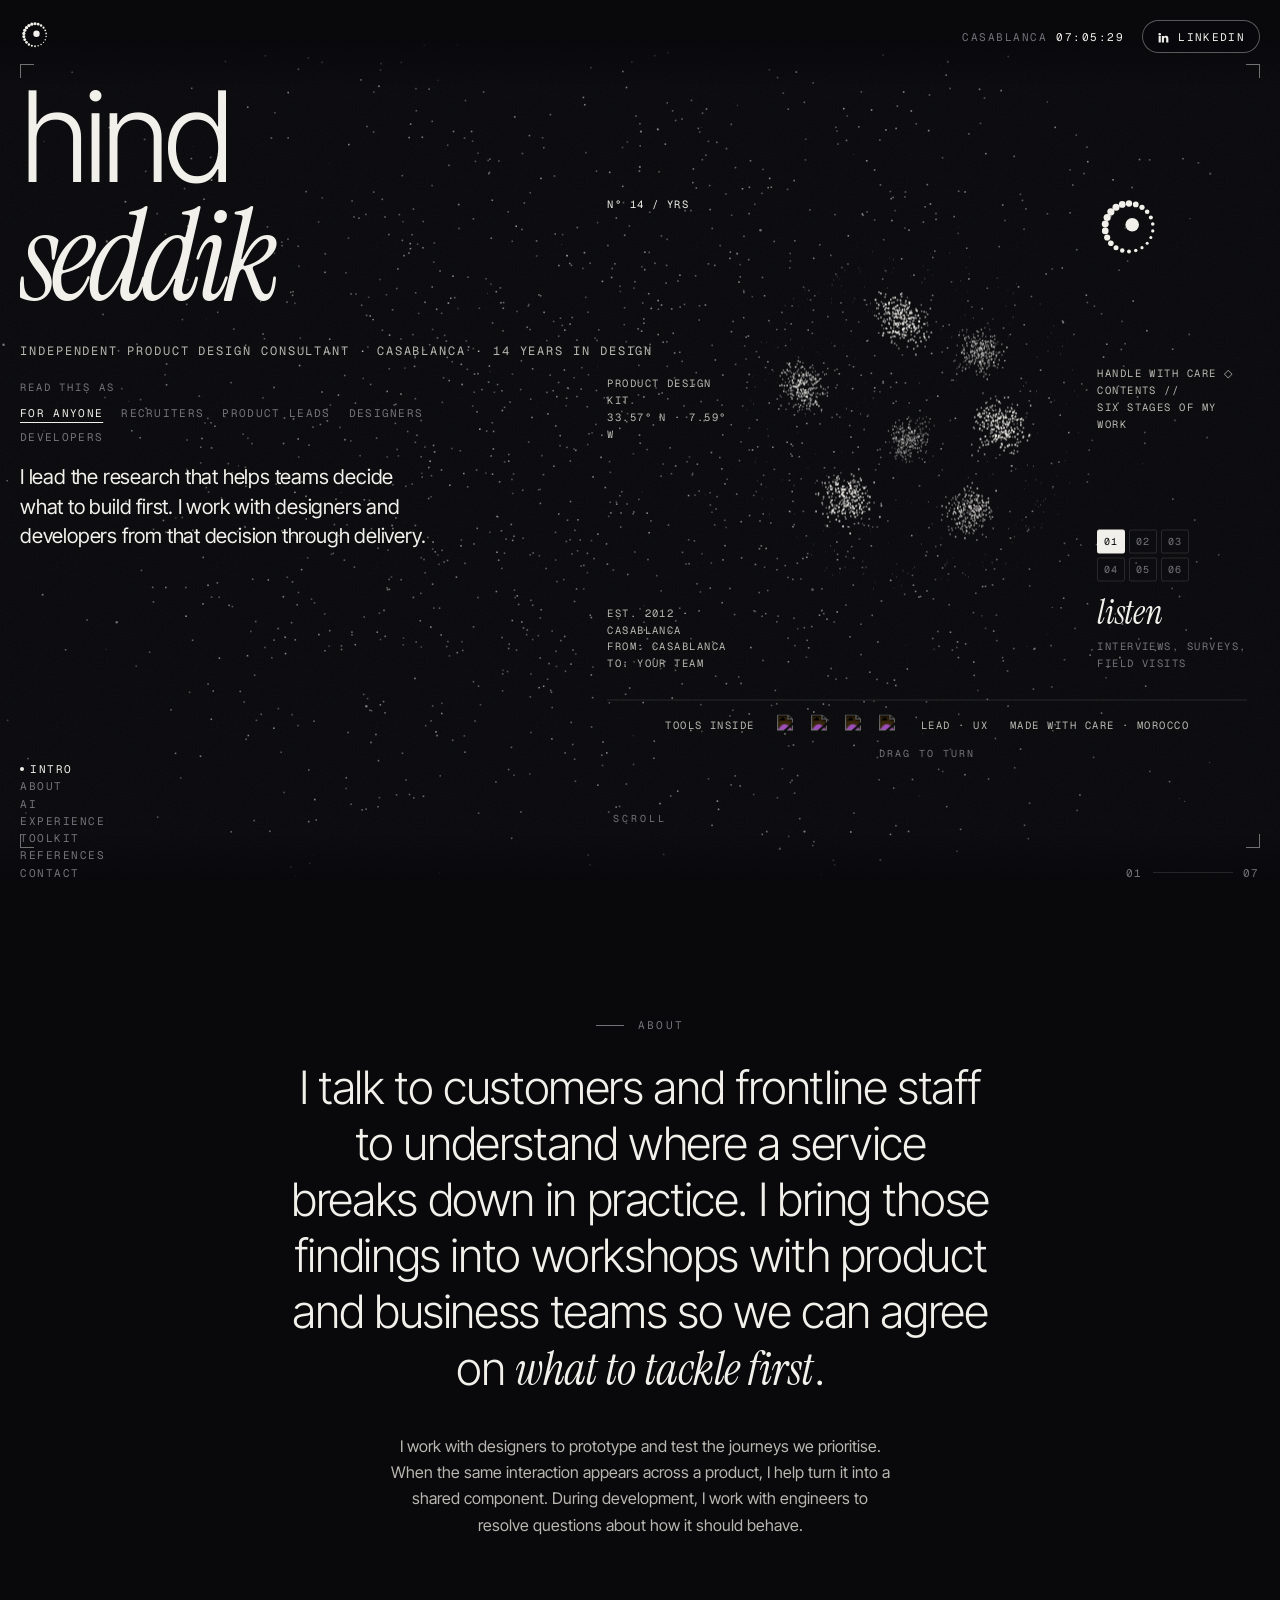
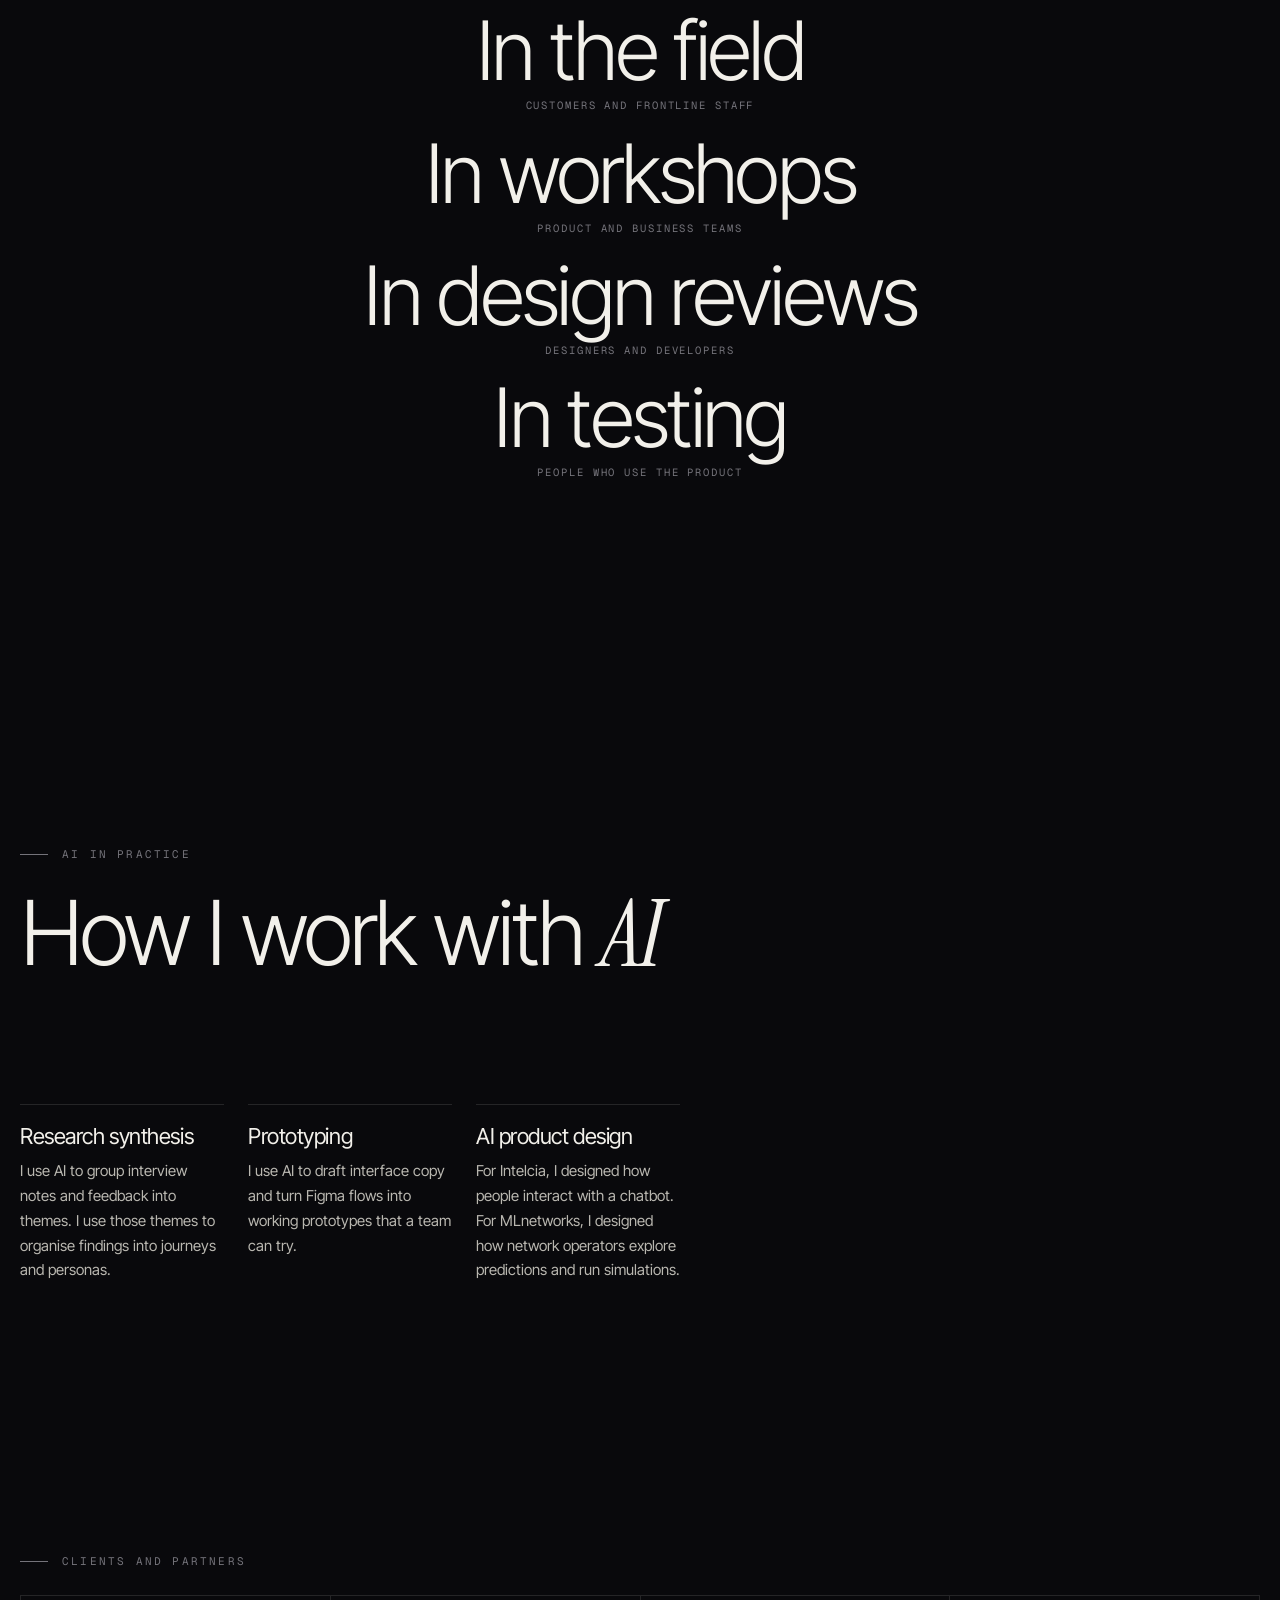
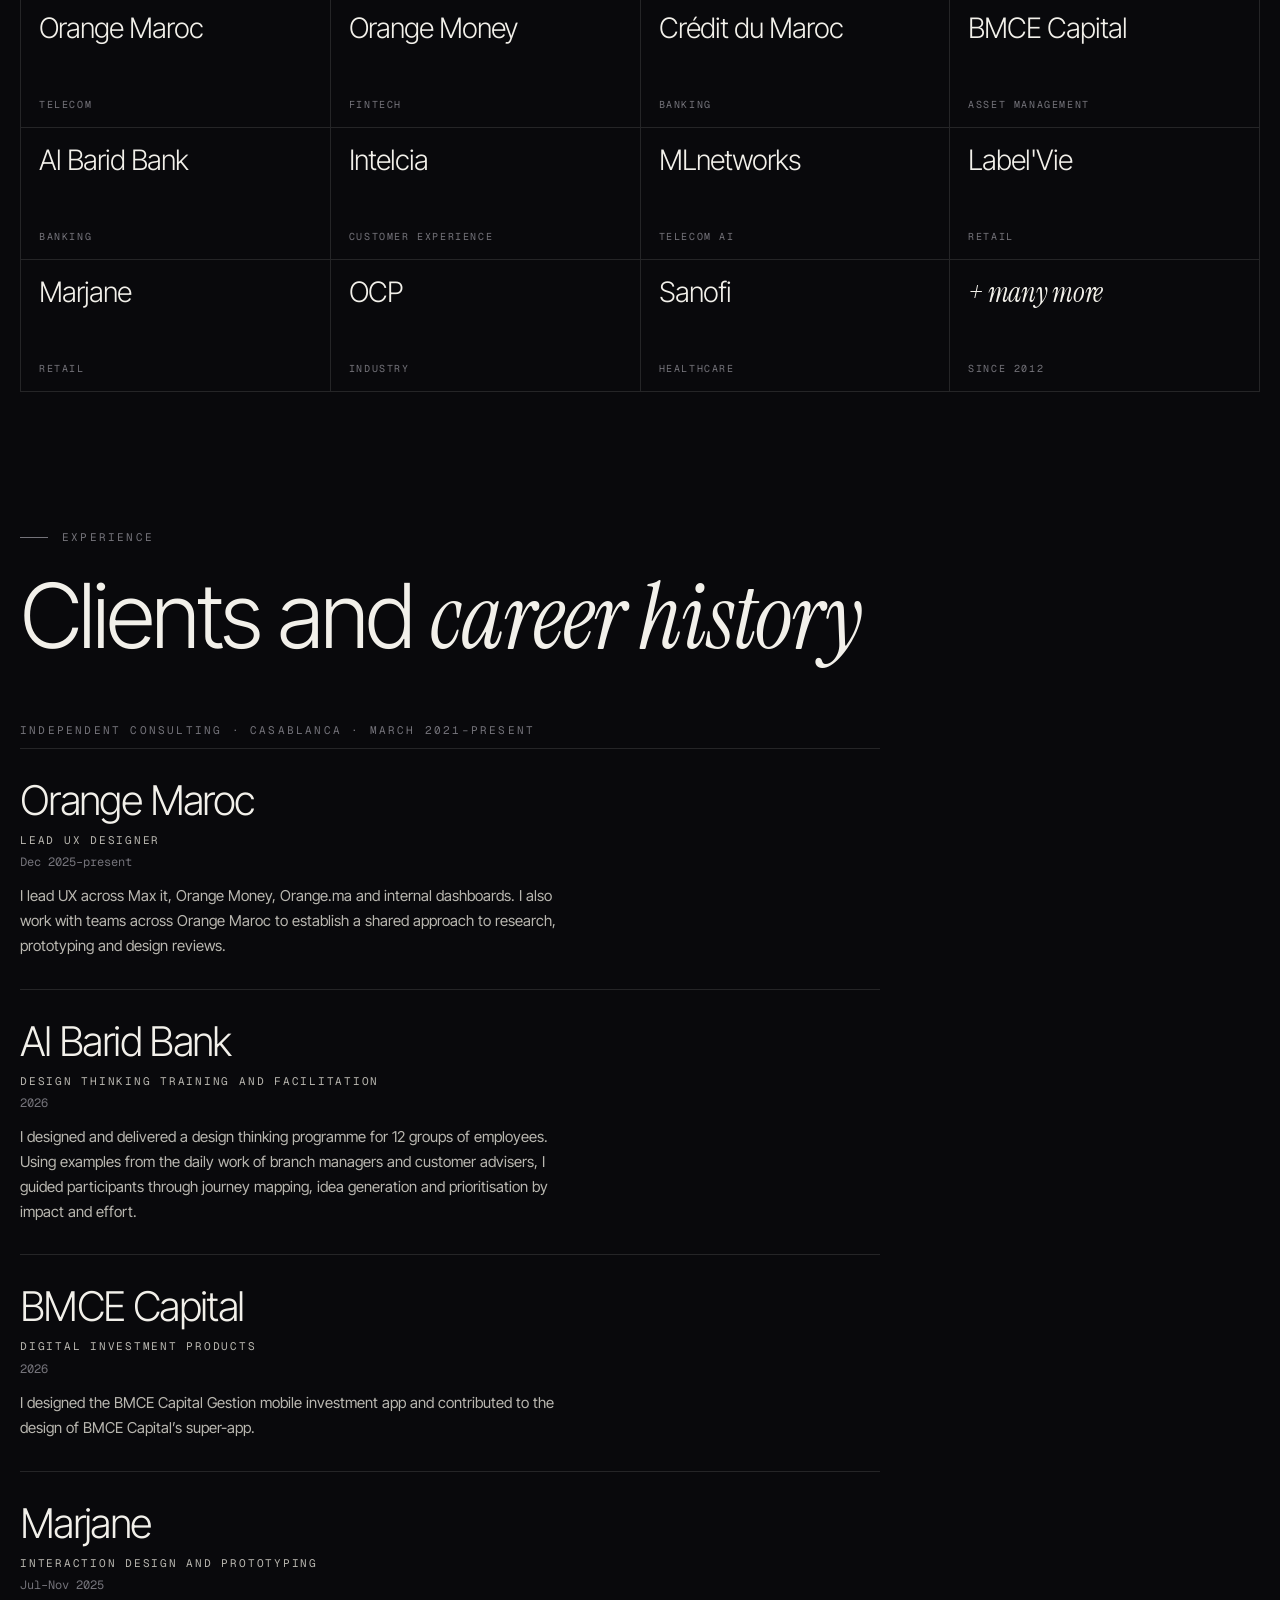
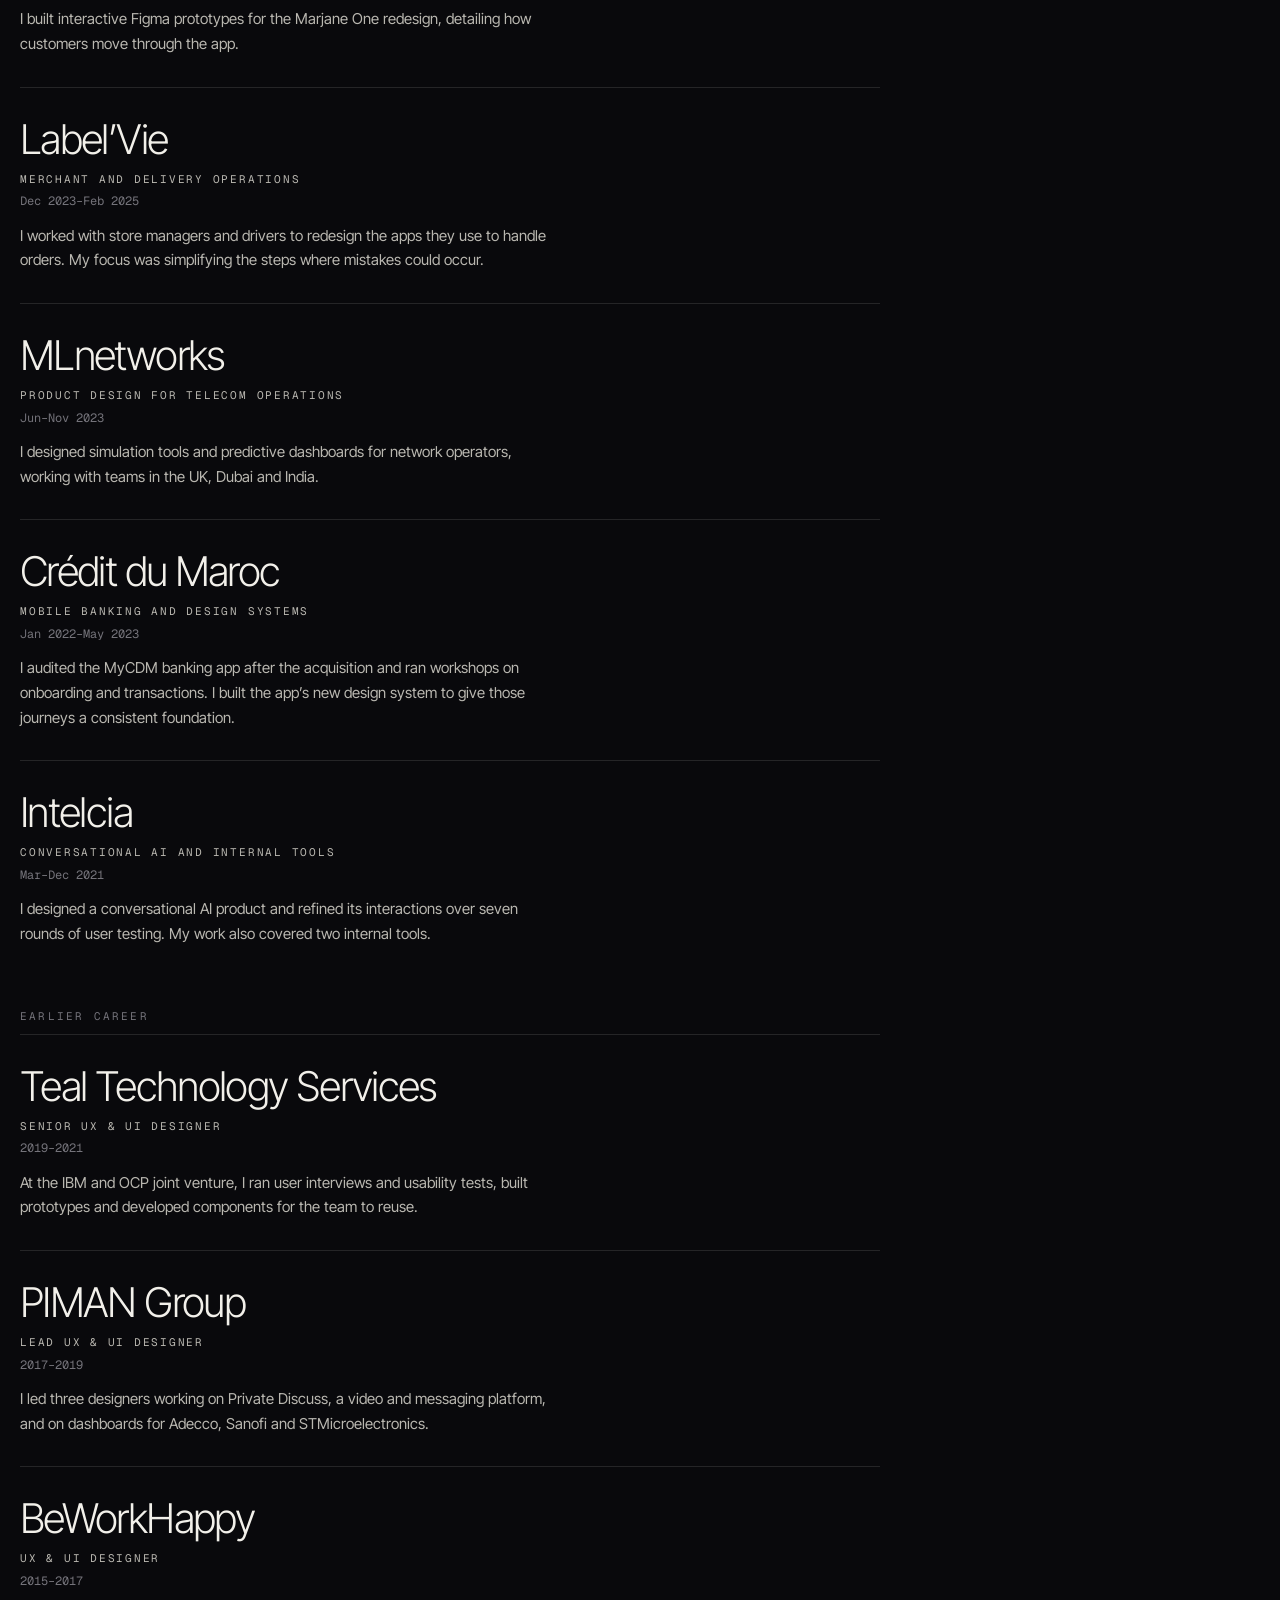
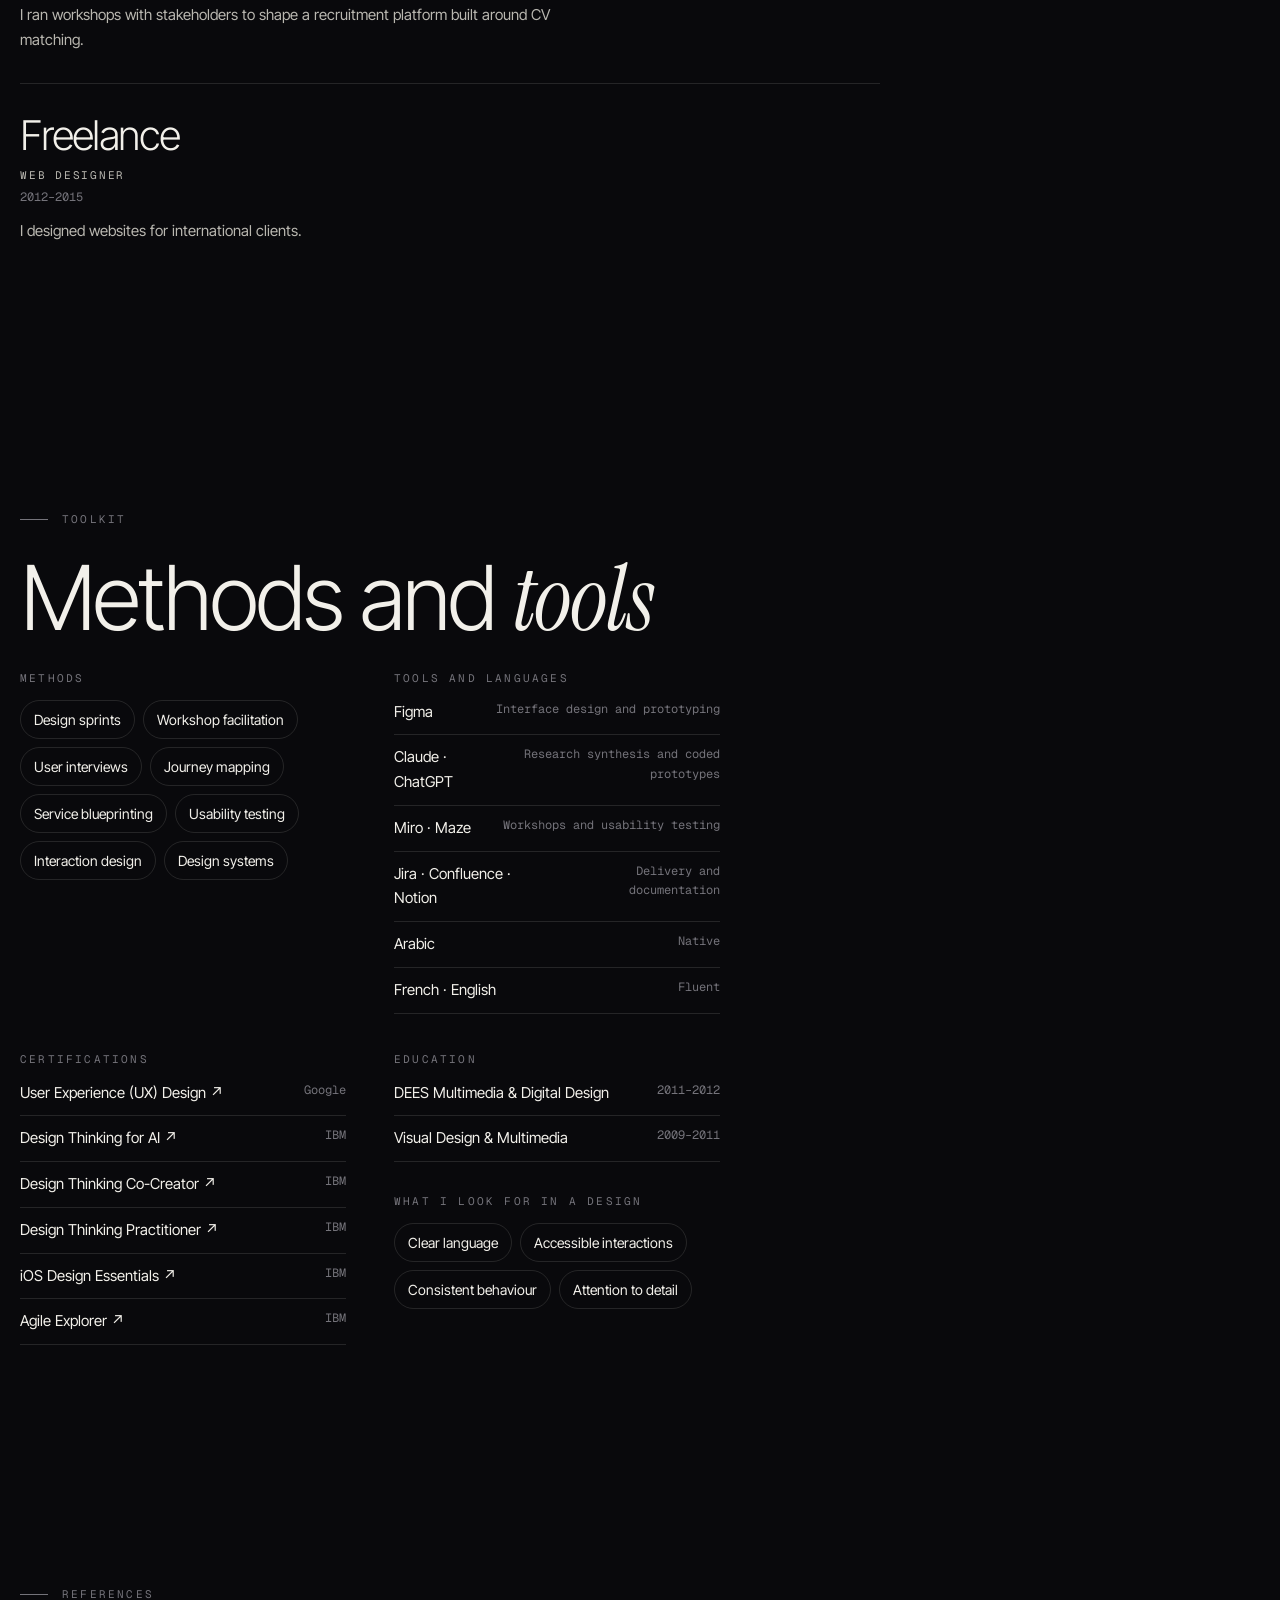
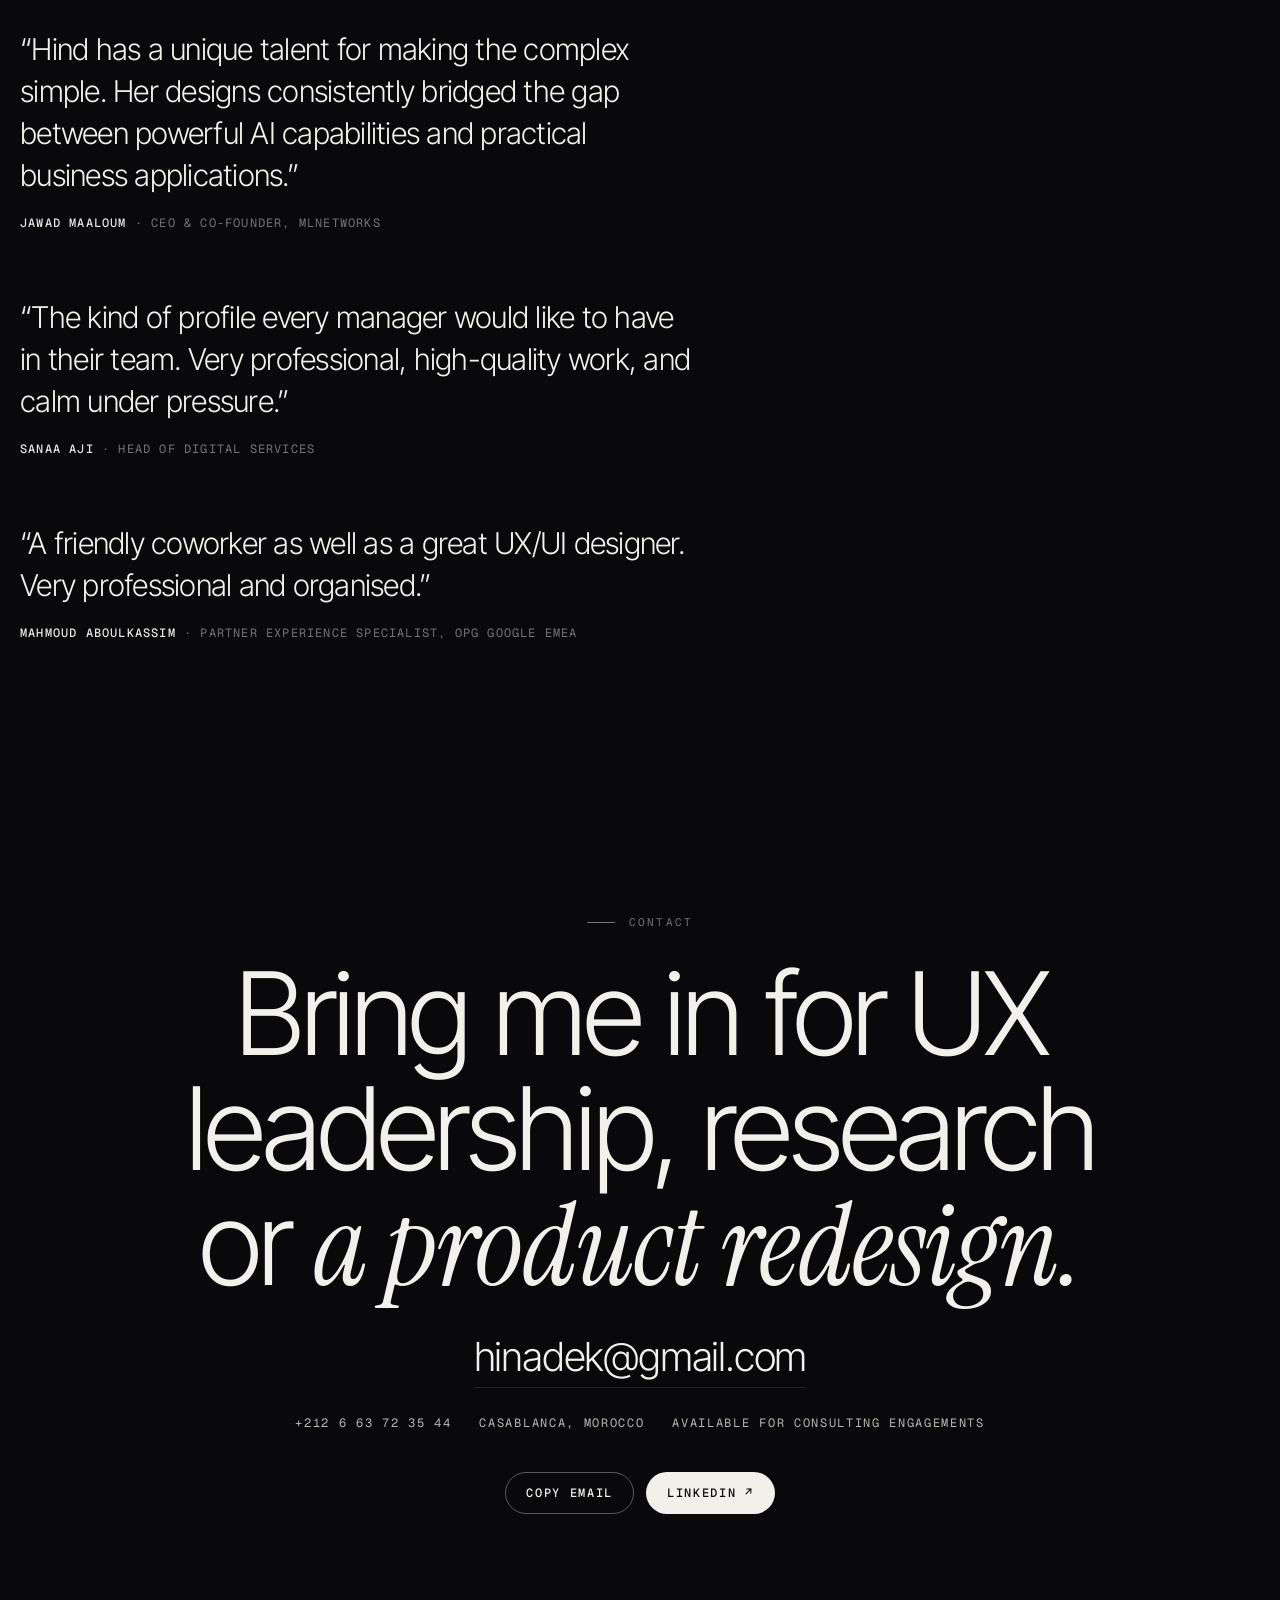
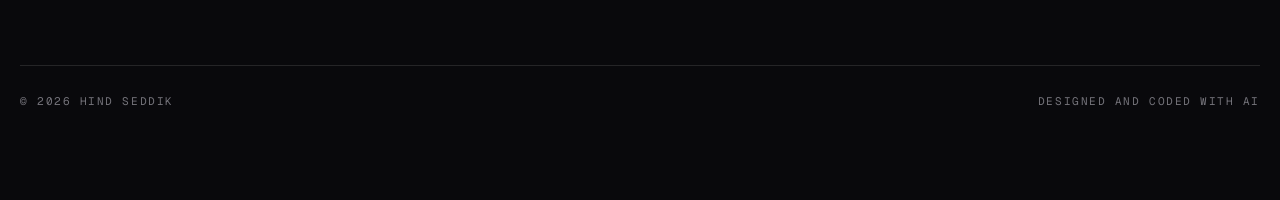
==== commit 1822951a: "CV : noms de projets Intelcia retirés, dates Marjane corrigées Co-Authored-By: Claude Opus 5.5 <nore" ====
--- a/index.html
+++ b/index.html
@@ -537,11 +537,11 @@
         <li class="rv"><div><h3>Orange Maroc</h3><p class="co">Lead UX Designer</p><p class="d">Dec 2025–present</p><p>I lead UX across Max it, Orange Money, Orange.ma and internal dashboards. I also work with teams across Orange Maroc to establish a shared approach to research, prototyping and design reviews.</p></div></li>
         <li class="rv"><div><h3>Al Barid Bank</h3><p class="co">Design thinking training and facilitation</p><p class="d">2026</p><p>I designed and delivered a design thinking programme for 12 groups of employees. Using examples from the daily work of branch managers and customer advisers, I guided participants through journey mapping, idea generation and prioritisation by impact and effort.</p></div></li>
         <li class="rv"><div><h3>BMCE Capital</h3><p class="co">Digital investment products</p><p class="d">2026</p><p>I designed the BMCE Capital Gestion mobile investment app and contributed to the design of BMCE Capital’s super-app.</p></div></li>
-        <li class="rv"><div><h3>Marjane</h3><p class="co">Interaction design and prototyping</p><p class="d">Mar–May 2025</p><p>I built interactive Figma prototypes for the Marjane One redesign, detailing how customers move through the app.</p></div></li>
+        <li class="rv"><div><h3>Marjane</h3><p class="co">Interaction design and prototyping</p><p class="d">Jul–Nov 2025</p><p>I built interactive Figma prototypes for the Marjane One redesign, detailing how customers move through the app.</p></div></li>
         <li class="rv"><div><h3>Label’Vie</h3><p class="co">Merchant and delivery operations</p><p class="d">Dec 2023–Feb 2025</p><p>I worked with store managers and drivers to redesign the apps they use to handle orders. My focus was simplifying the steps where mistakes could occur.</p></div></li>
         <li class="rv"><div><h3>MLnetworks</h3><p class="co">Product design for telecom operations</p><p class="d">Jun–Nov 2023</p><p>I designed simulation tools and predictive dashboards for network operators, working with teams in the UK, Dubai and India.</p></div></li>
         <li class="rv"><div><h3>Crédit du Maroc</h3><p class="co">Mobile banking and design systems</p><p class="d">Jan 2022–May 2023</p><p>I audited the MyCDM banking app after the acquisition and ran workshops on onboarding and transactions. I built the app’s new design system to give those journeys a consistent foundation.</p></div></li>
-        <li class="rv"><div><h3>Intelcia</h3><p class="co">Conversational AI and internal tools</p><p class="d">Mar–Dec 2021</p><p>I designed ConverseQuery and refined its interactions over seven rounds of user testing. My work also covered two internal tools, MyCapa and Alert’in.</p></div></li>
+        <li class="rv"><div><h3>Intelcia</h3><p class="co">Conversational AI and internal tools</p><p class="d">Mar–Dec 2021</p><p>I designed a conversational AI product and refined its interactions over seven rounds of user testing. My work also covered two internal tools.</p></div></li>
         <li class="group">Earlier career</li>
         <li class="rv"><div><h3>Teal Technology Services</h3><p class="co">Senior UX &amp; UI Designer</p><p class="d">2019–2021</p><p>At the IBM and OCP joint venture, I ran user interviews and usability tests, built prototypes and developed components for the team to reuse.</p></div></li>
         <li class="rv"><div><h3>PIMAN Group</h3><p class="co">Lead UX &amp; UI Designer</p><p class="d">2017–2019</p><p>I led three designers working on Private Discuss, a video and messaging platform, and on dashboards for Adecco, Sanofi and STMicroelectronics.</p></div></li>
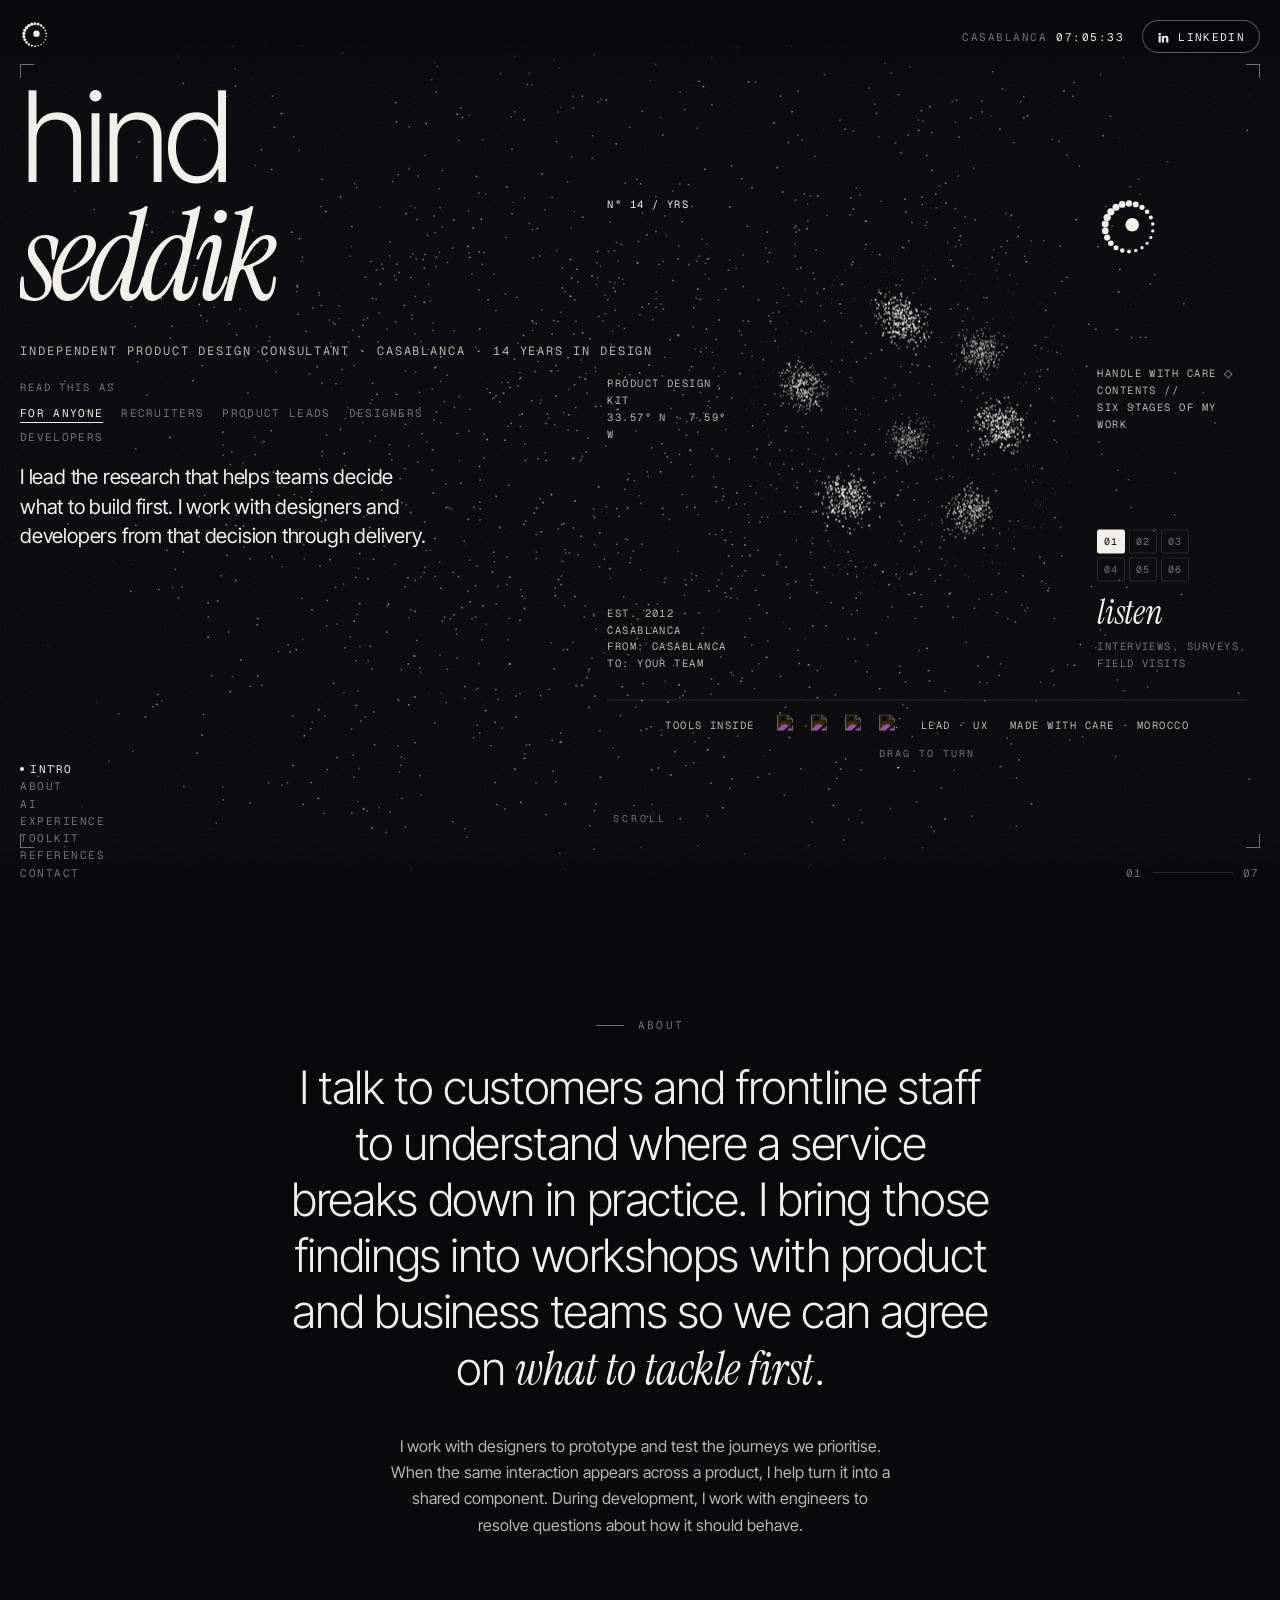
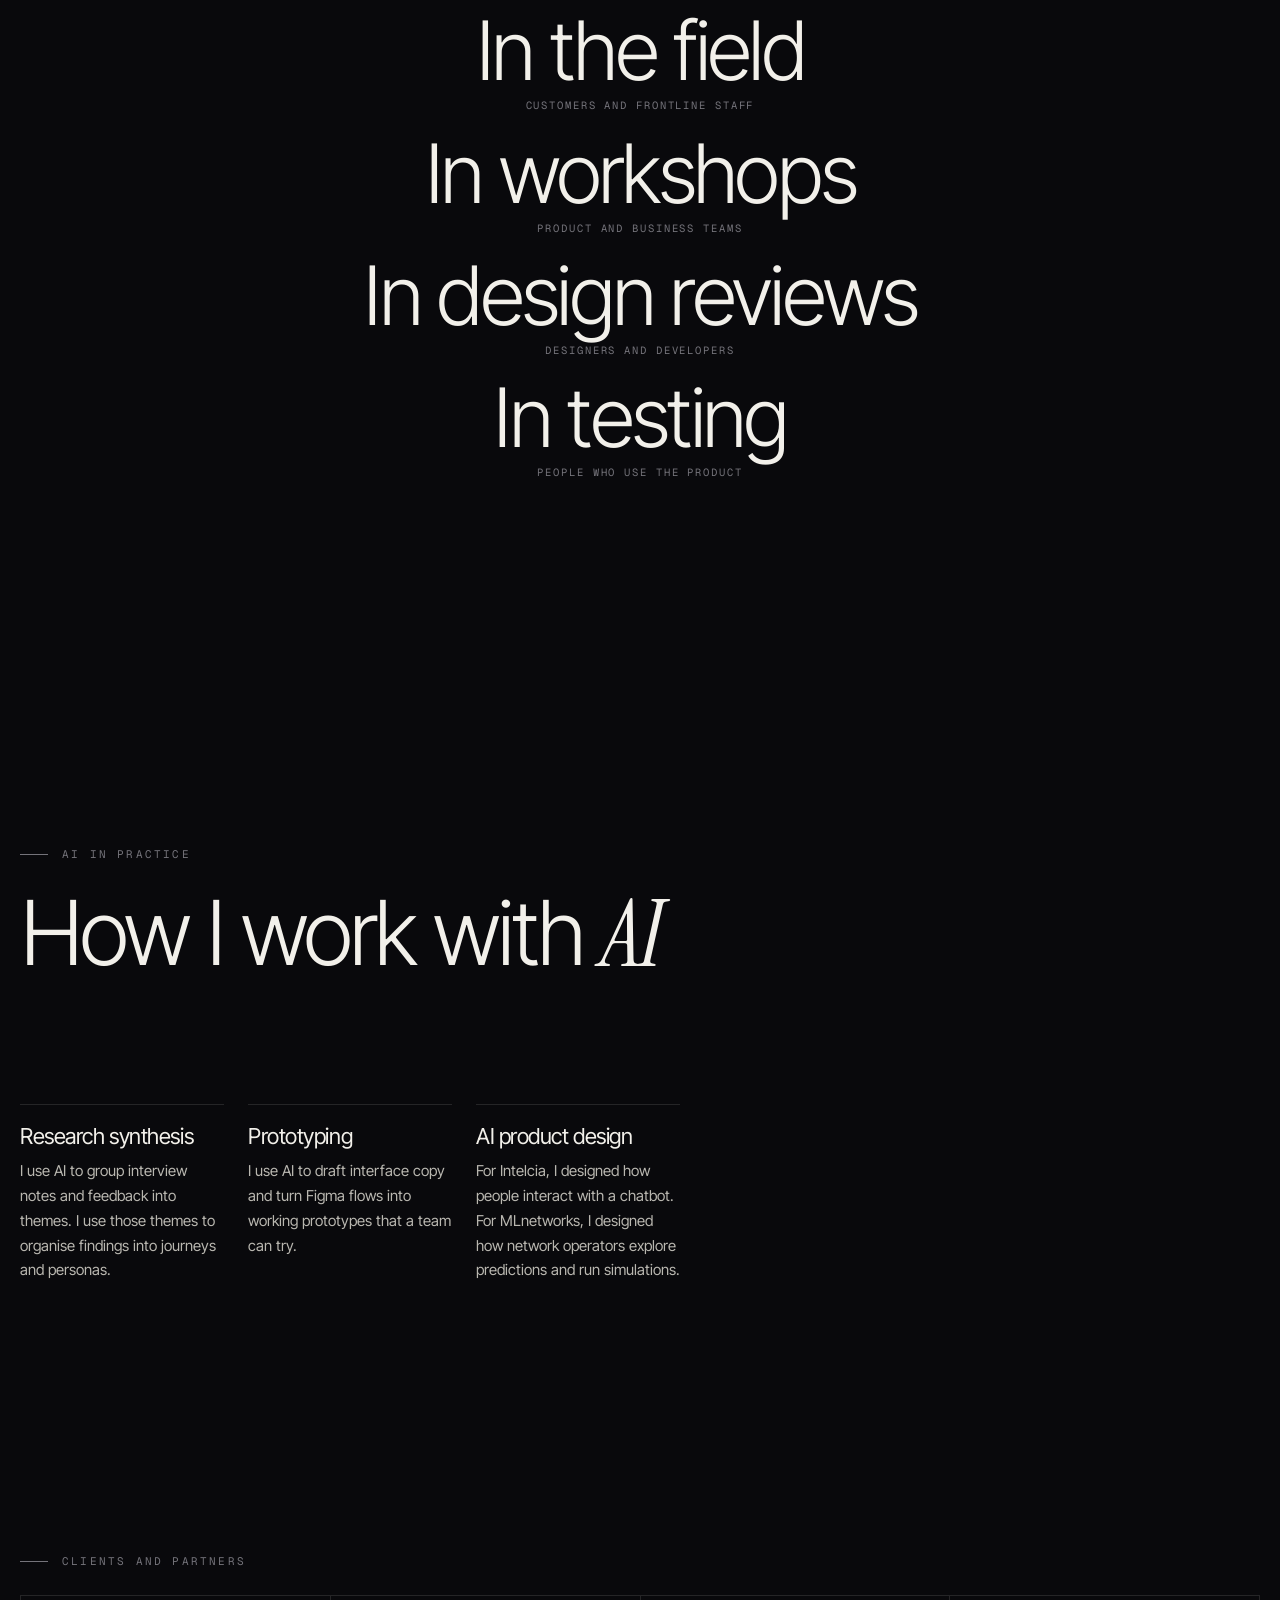
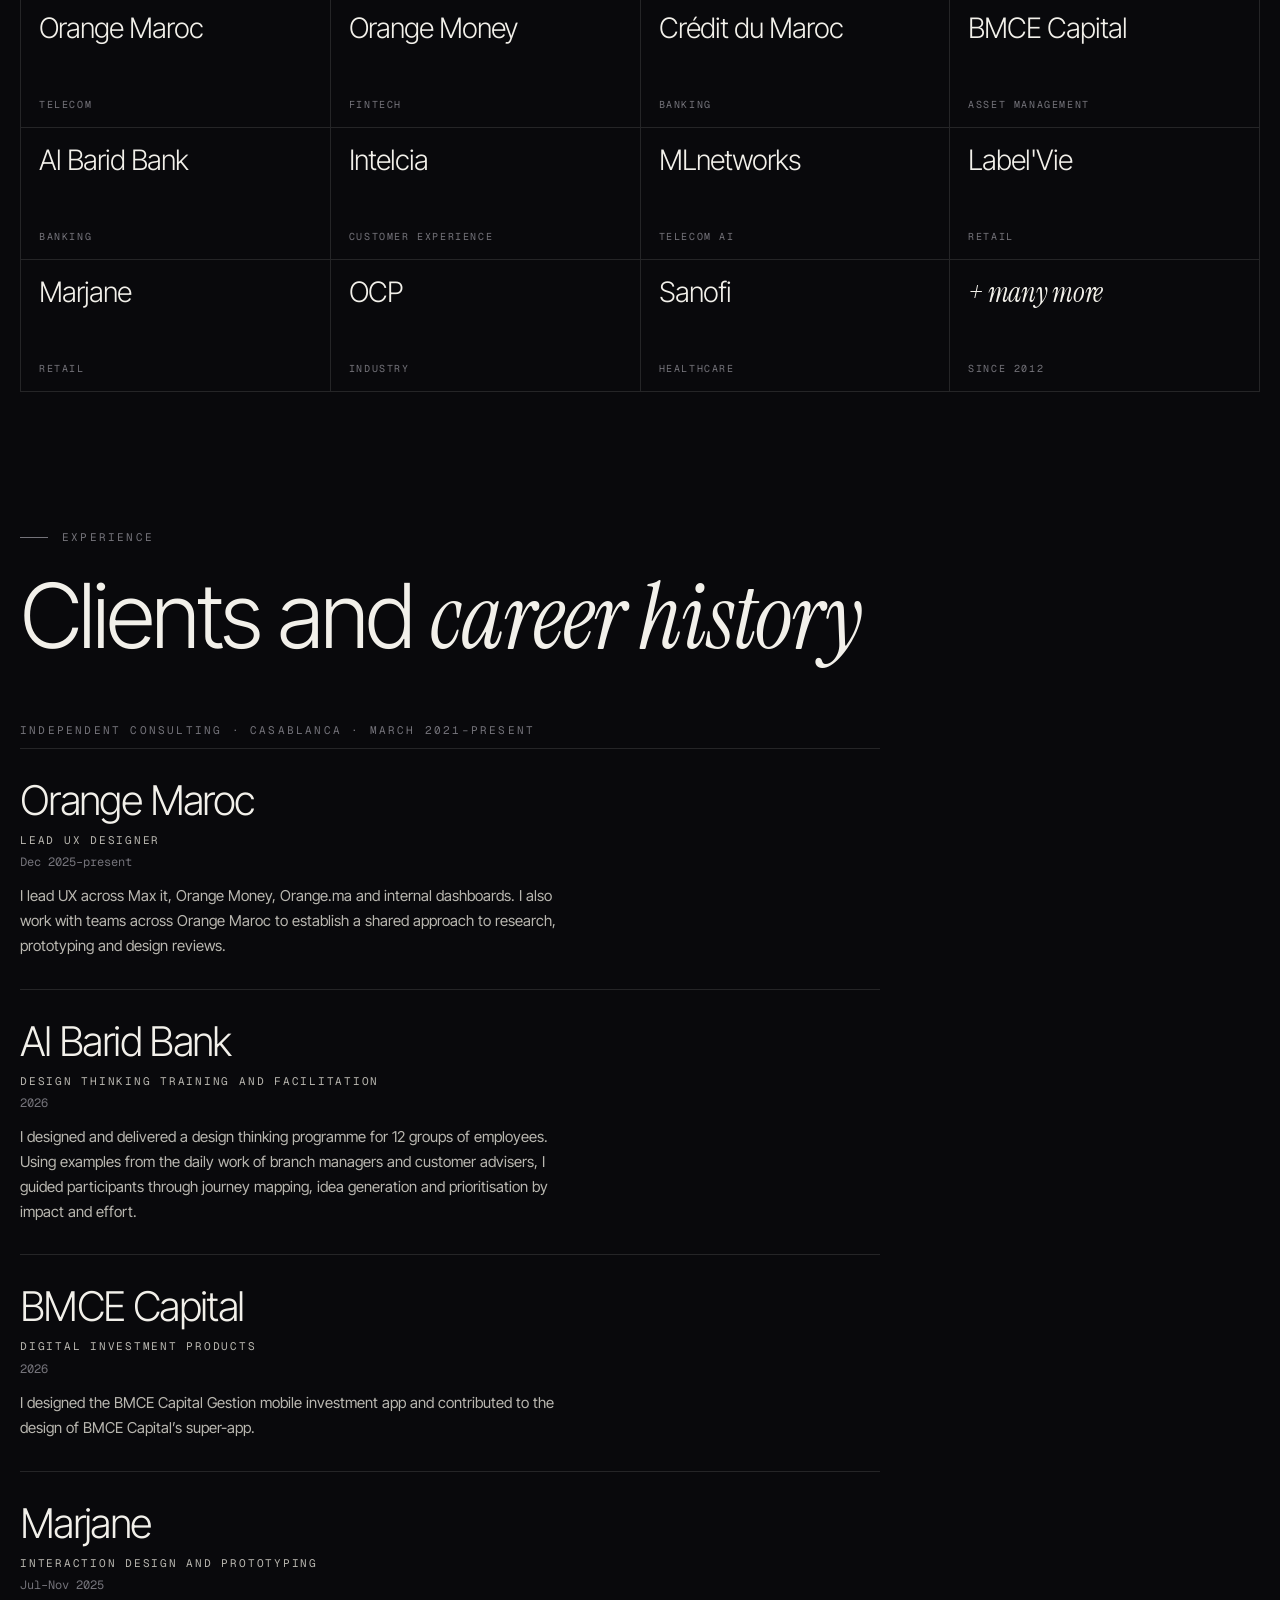
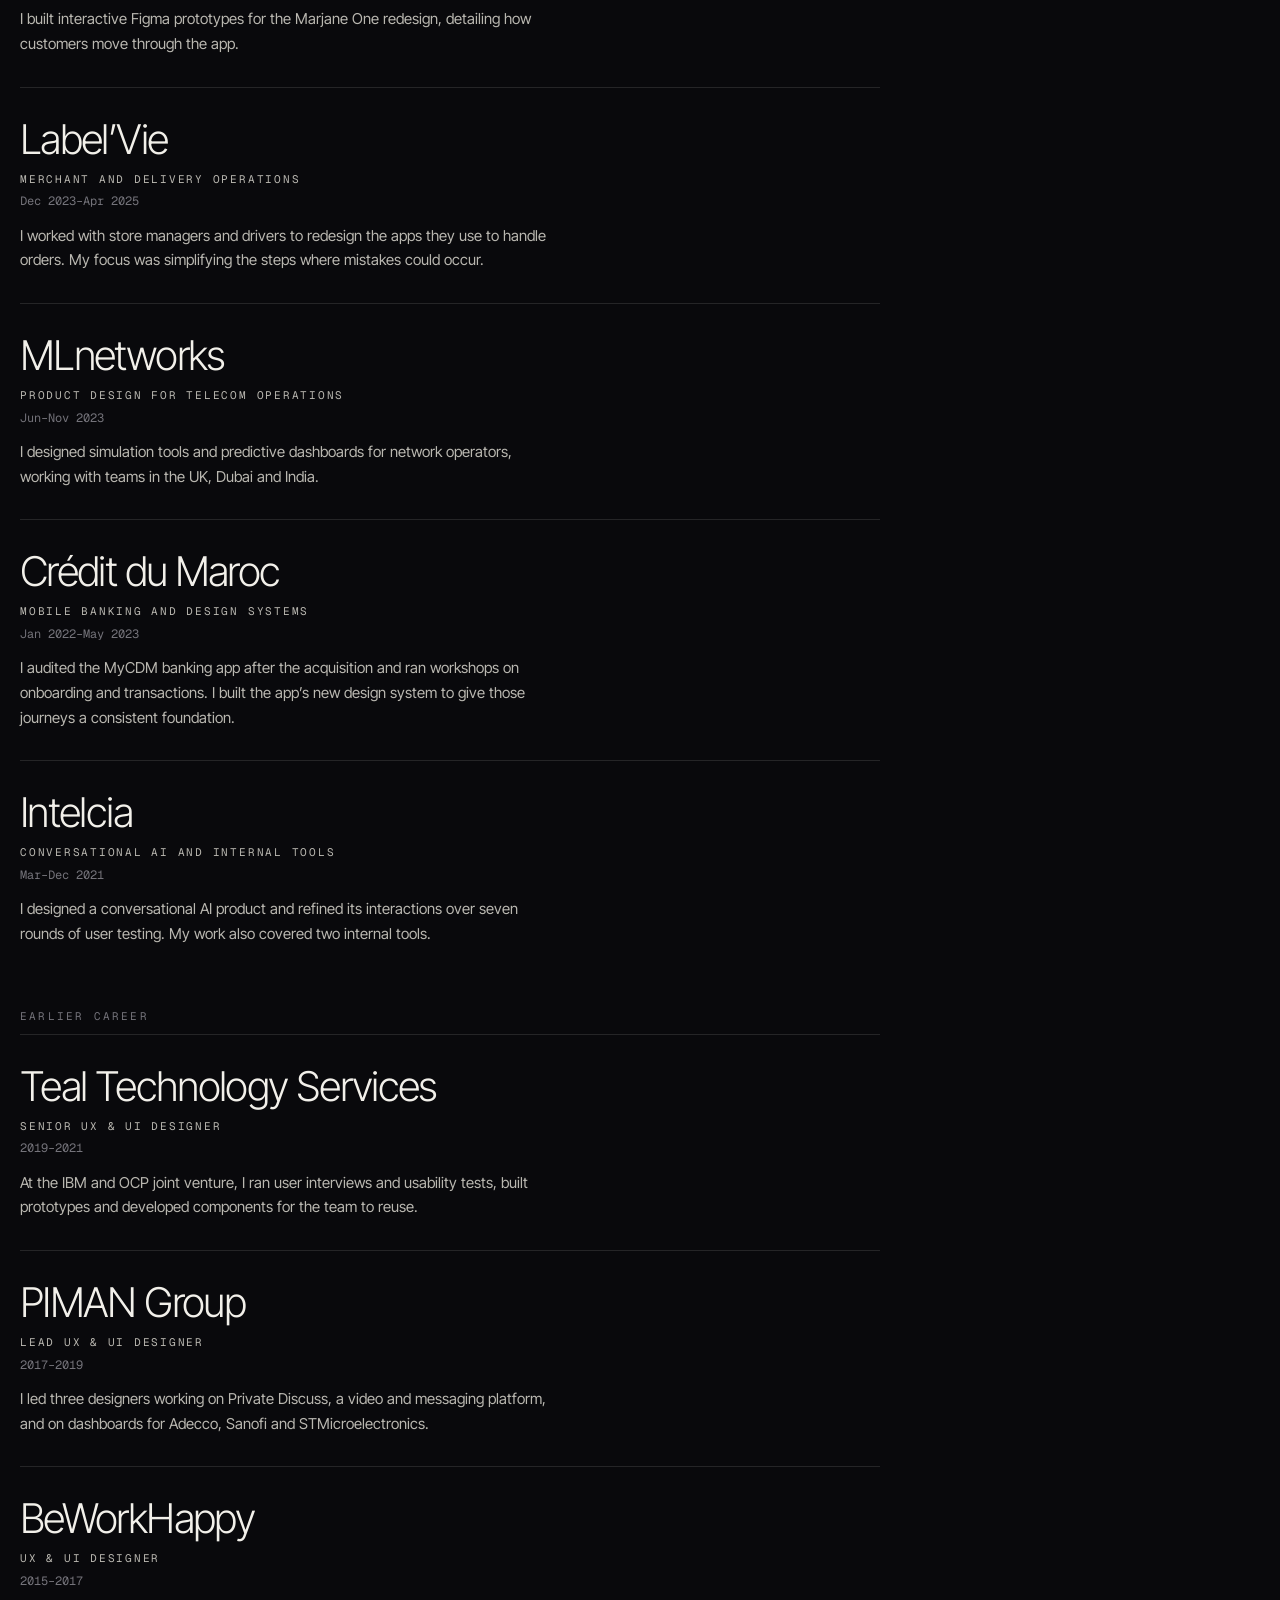
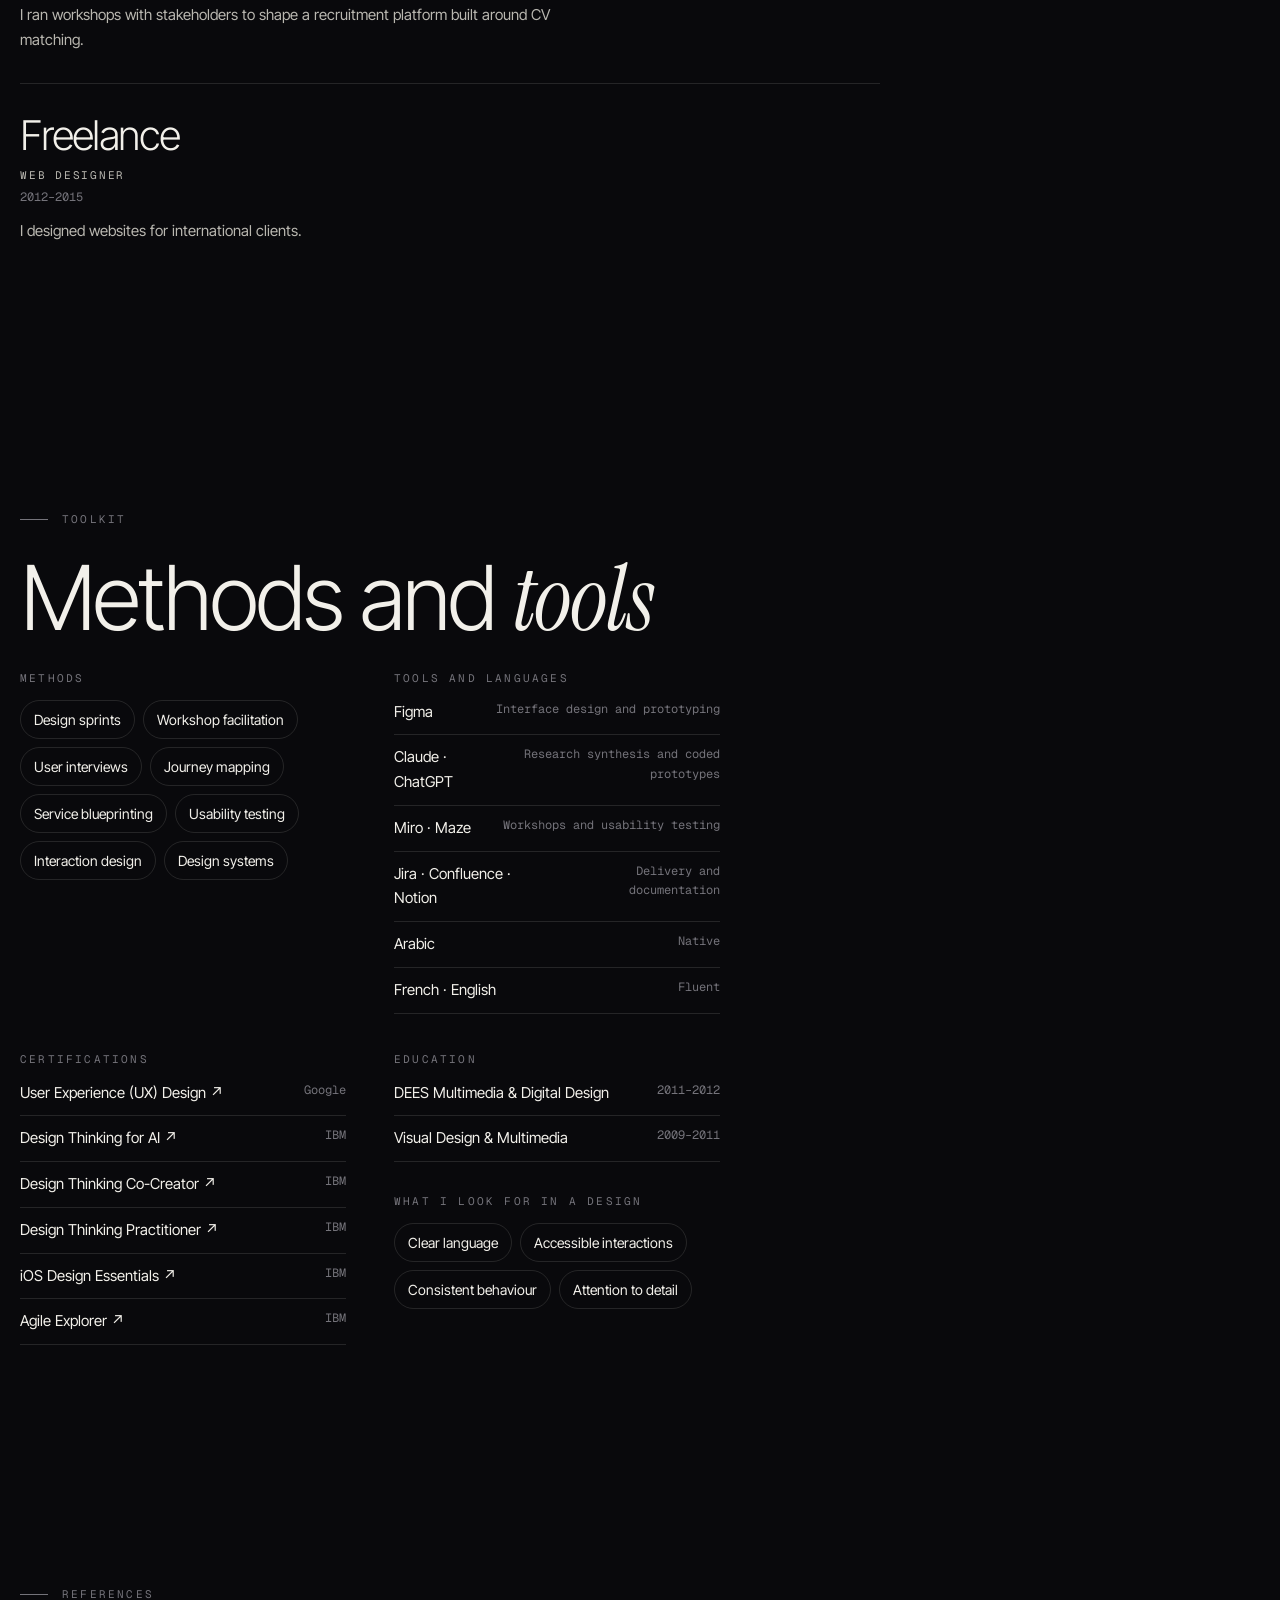
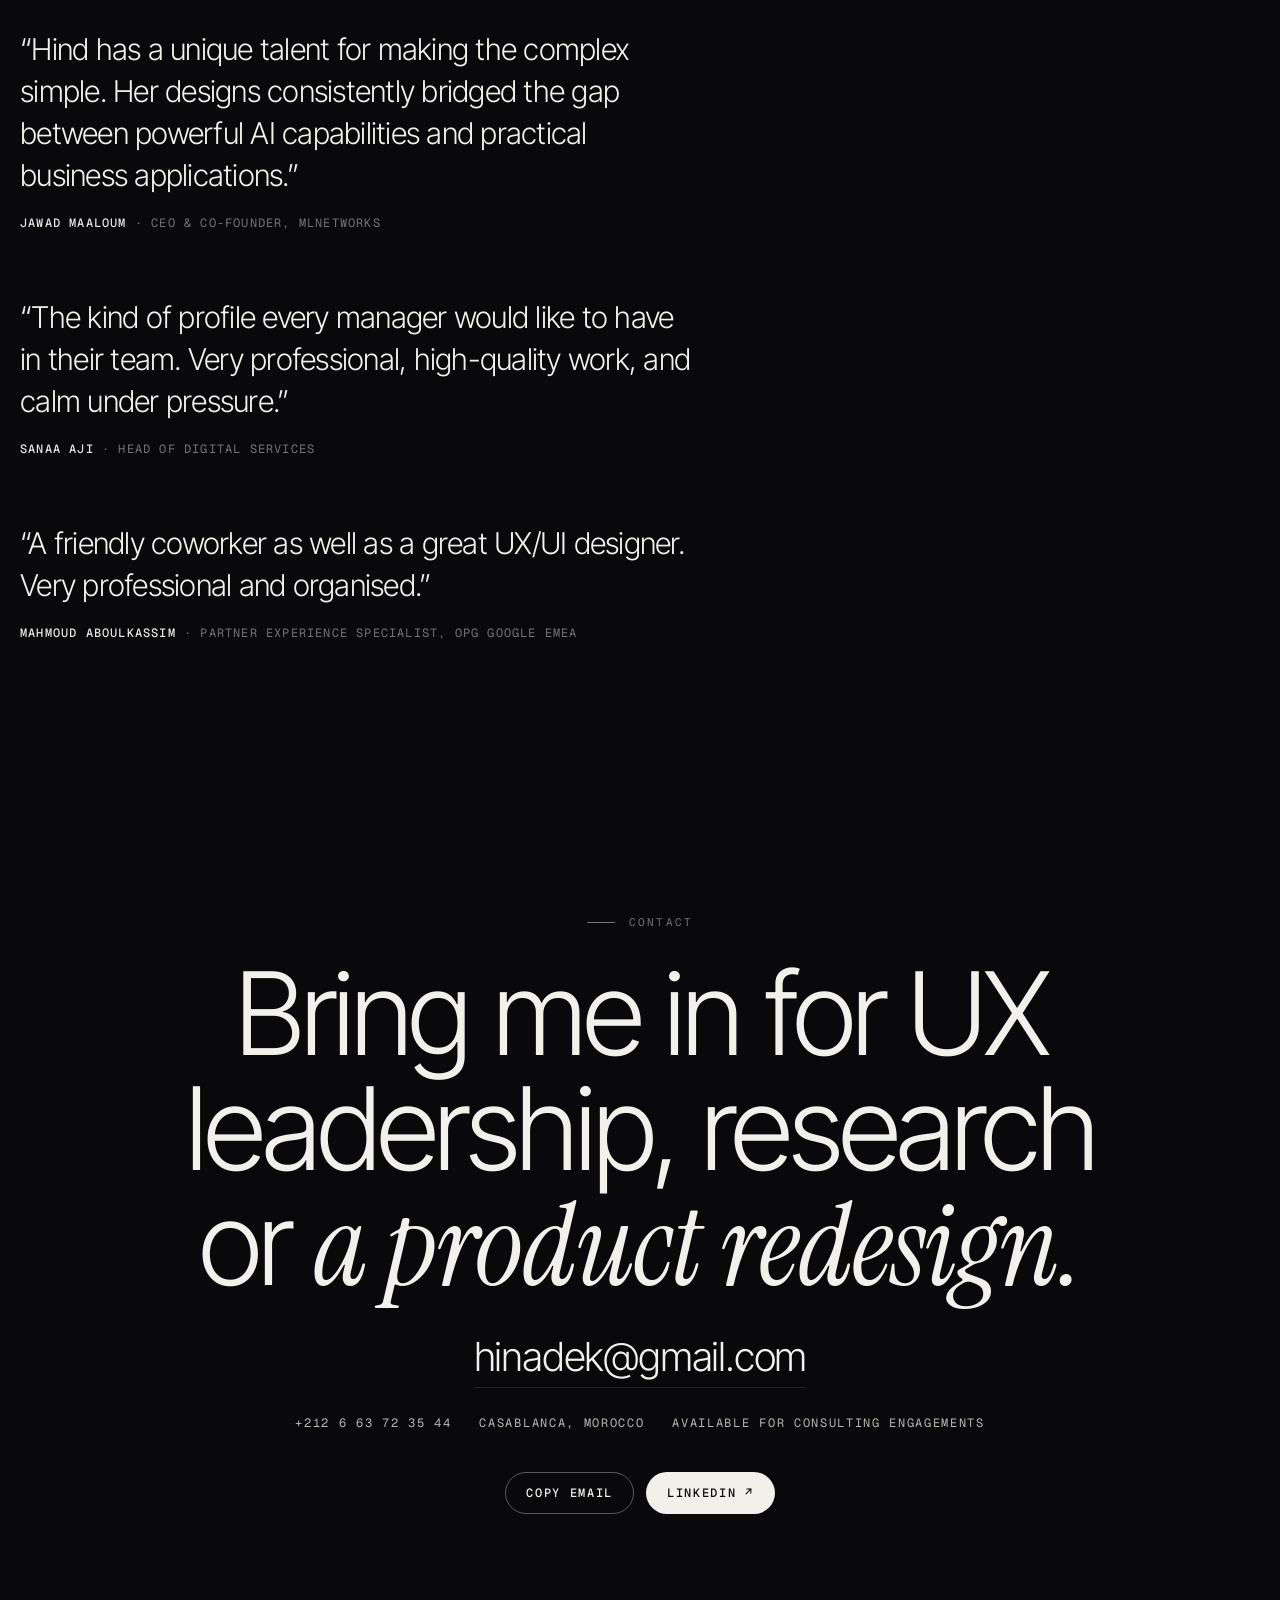
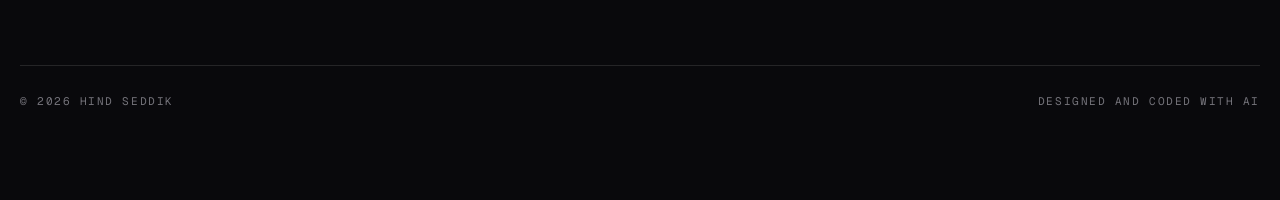
==== commit 667079f9: "CV : dates Label'Vie corrigées (déc. 2023 – avr. 2025) Co-Authored-By: Claude Opus 5.5 <noreply@anth" ====
--- a/index.html
+++ b/index.html
@@ -538,7 +538,7 @@
         <li class="rv"><div><h3>Al Barid Bank</h3><p class="co">Design thinking training and facilitation</p><p class="d">2026</p><p>I designed and delivered a design thinking programme for 12 groups of employees. Using examples from the daily work of branch managers and customer advisers, I guided participants through journey mapping, idea generation and prioritisation by impact and effort.</p></div></li>
         <li class="rv"><div><h3>BMCE Capital</h3><p class="co">Digital investment products</p><p class="d">2026</p><p>I designed the BMCE Capital Gestion mobile investment app and contributed to the design of BMCE Capital’s super-app.</p></div></li>
         <li class="rv"><div><h3>Marjane</h3><p class="co">Interaction design and prototyping</p><p class="d">Jul–Nov 2025</p><p>I built interactive Figma prototypes for the Marjane One redesign, detailing how customers move through the app.</p></div></li>
-        <li class="rv"><div><h3>Label’Vie</h3><p class="co">Merchant and delivery operations</p><p class="d">Dec 2023–Feb 2025</p><p>I worked with store managers and drivers to redesign the apps they use to handle orders. My focus was simplifying the steps where mistakes could occur.</p></div></li>
+        <li class="rv"><div><h3>Label’Vie</h3><p class="co">Merchant and delivery operations</p><p class="d">Dec 2023–Apr 2025</p><p>I worked with store managers and drivers to redesign the apps they use to handle orders. My focus was simplifying the steps where mistakes could occur.</p></div></li>
         <li class="rv"><div><h3>MLnetworks</h3><p class="co">Product design for telecom operations</p><p class="d">Jun–Nov 2023</p><p>I designed simulation tools and predictive dashboards for network operators, working with teams in the UK, Dubai and India.</p></div></li>
         <li class="rv"><div><h3>Crédit du Maroc</h3><p class="co">Mobile banking and design systems</p><p class="d">Jan 2022–May 2023</p><p>I audited the MyCDM banking app after the acquisition and ran workshops on onboarding and transactions. I built the app’s new design system to give those journeys a consistent foundation.</p></div></li>
         <li class="rv"><div><h3>Intelcia</h3><p class="co">Conversational AI and internal tools</p><p class="d">Mar–Dec 2021</p><p>I designed a conversational AI product and refined its interactions over seven rounds of user testing. My work also covered two internal tools.</p></div></li>
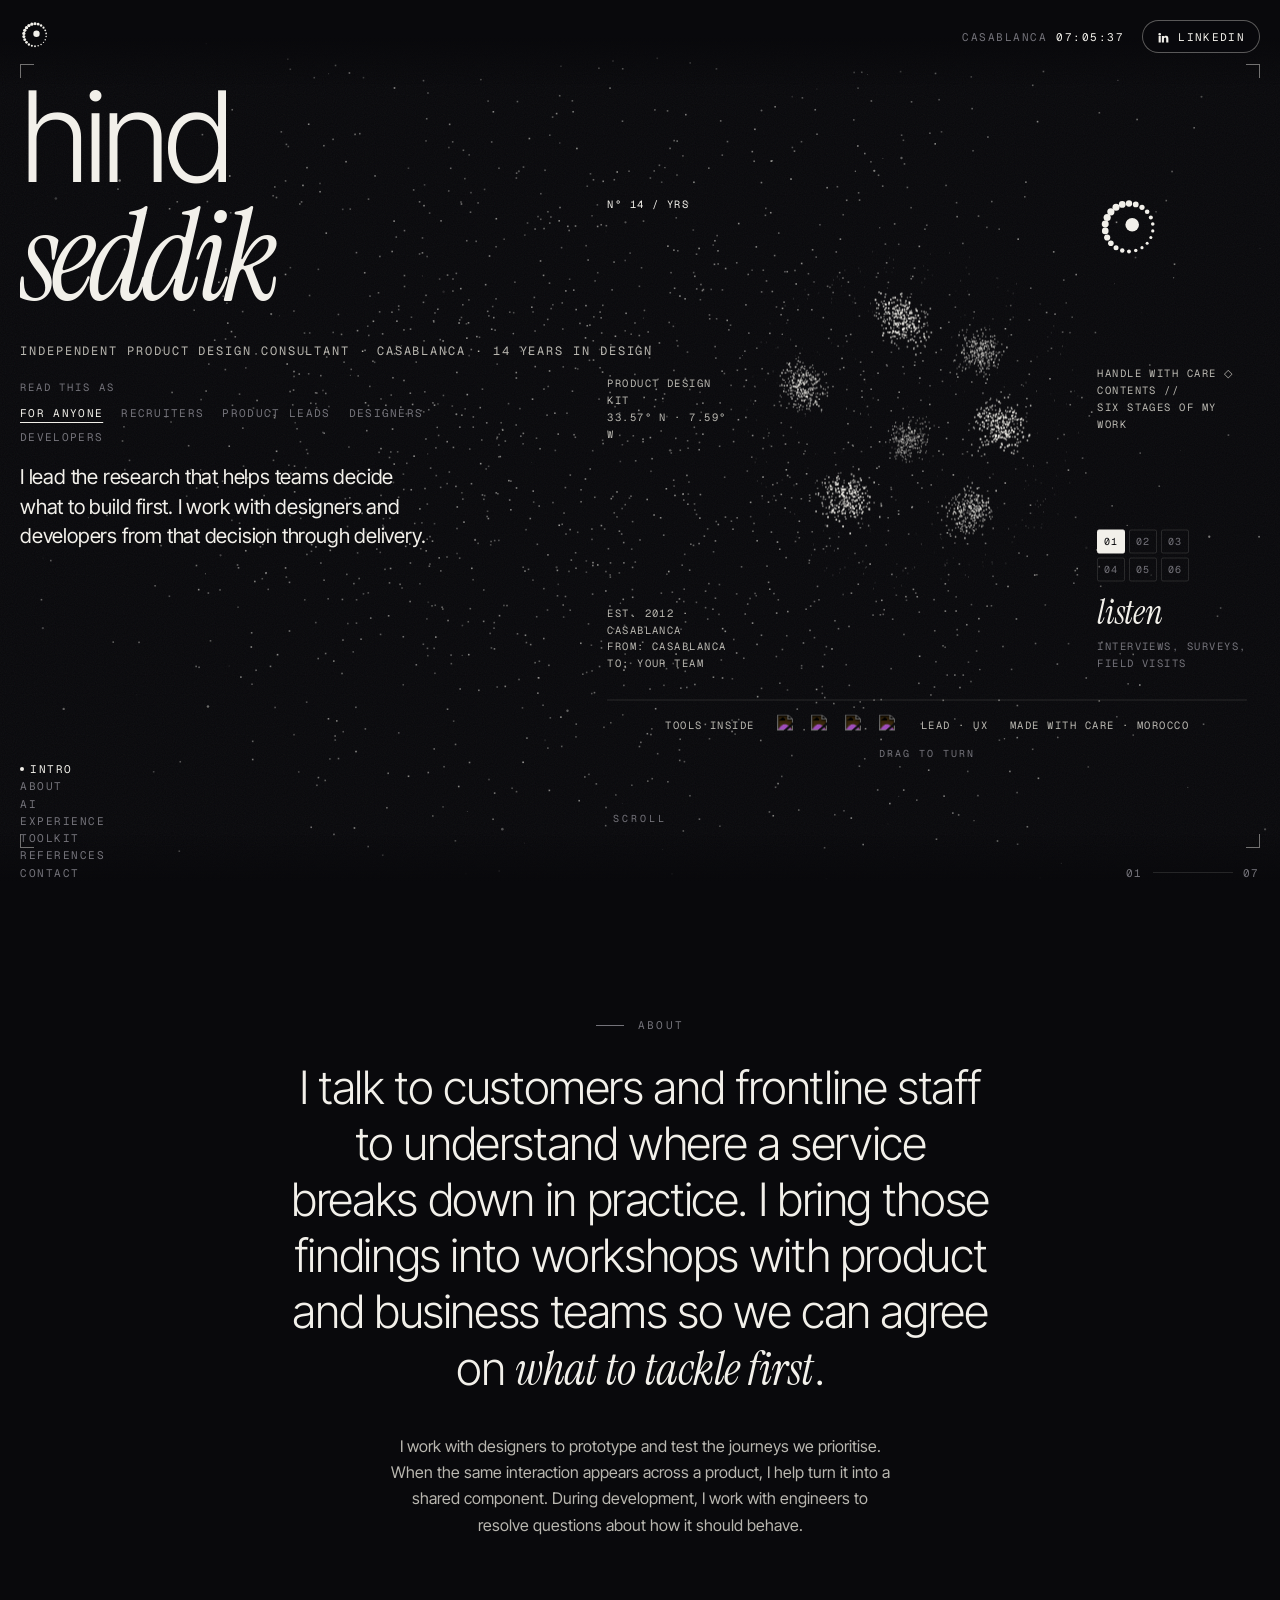
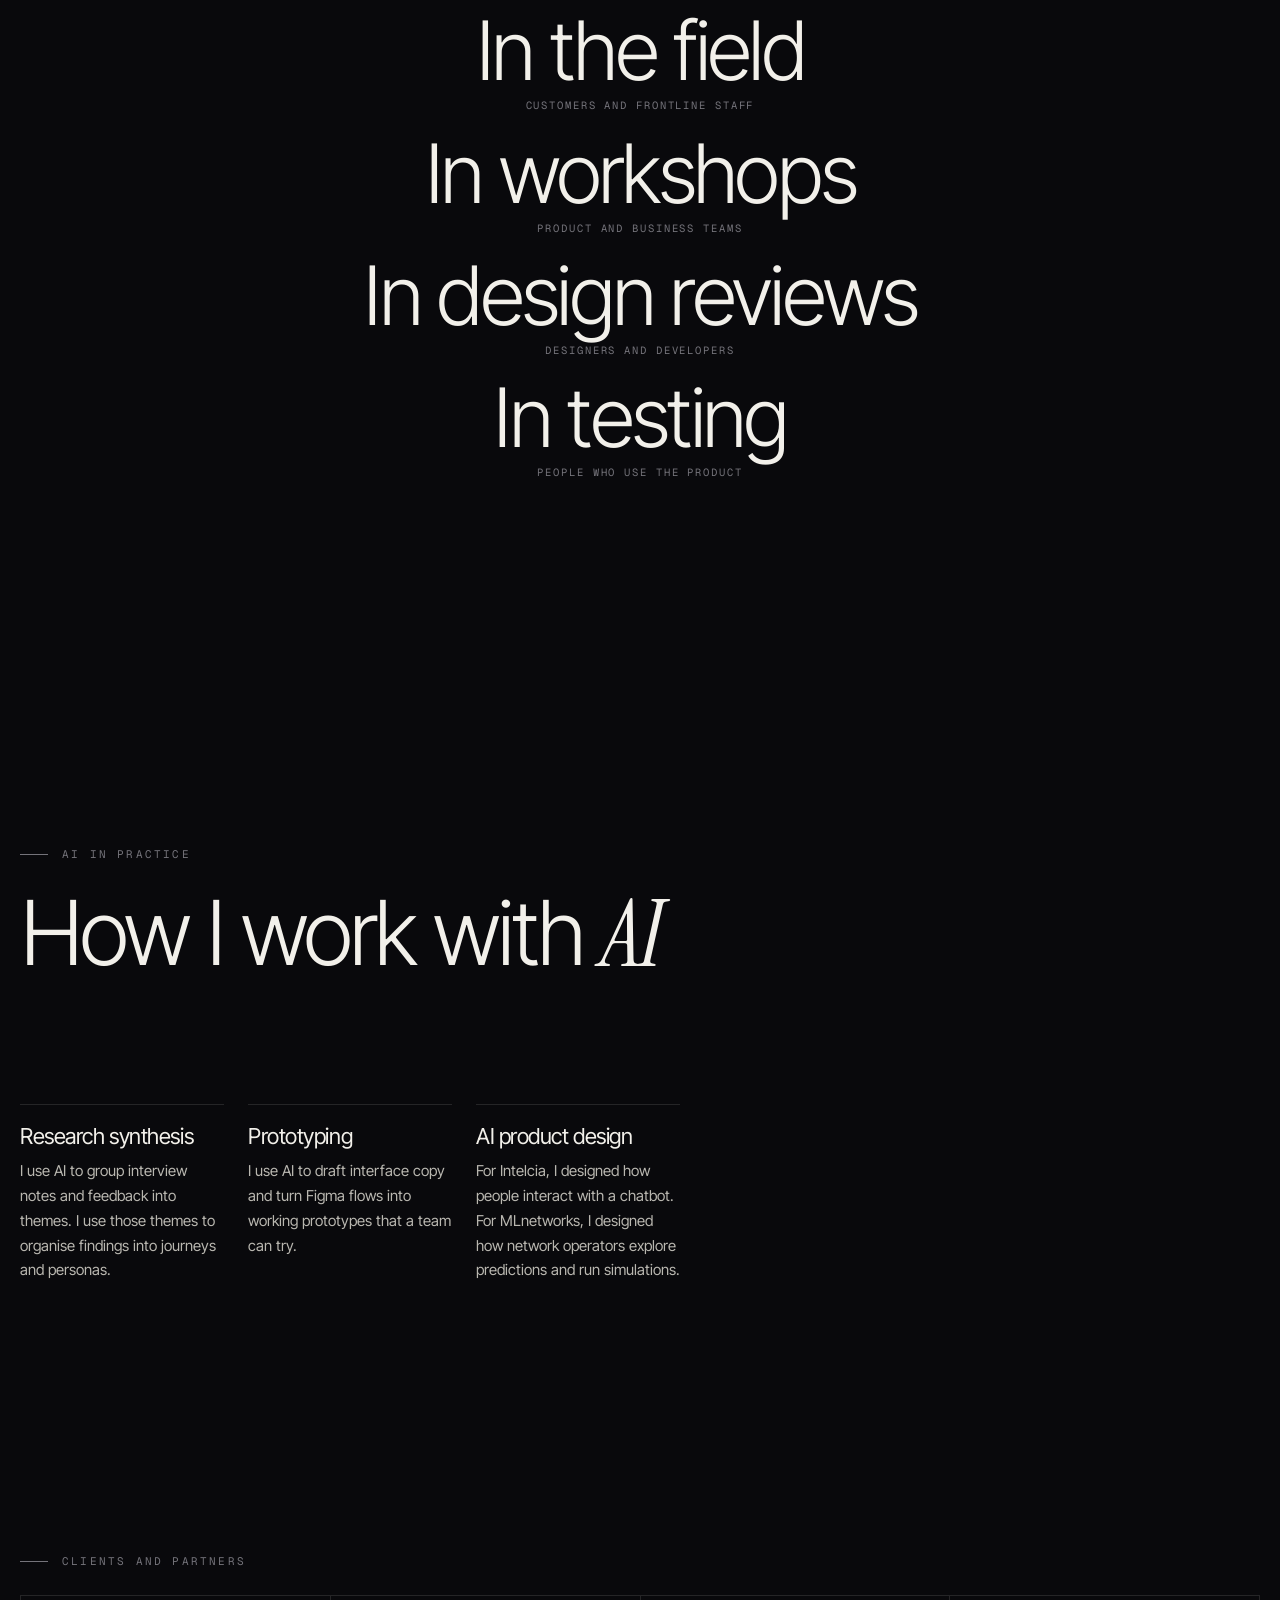
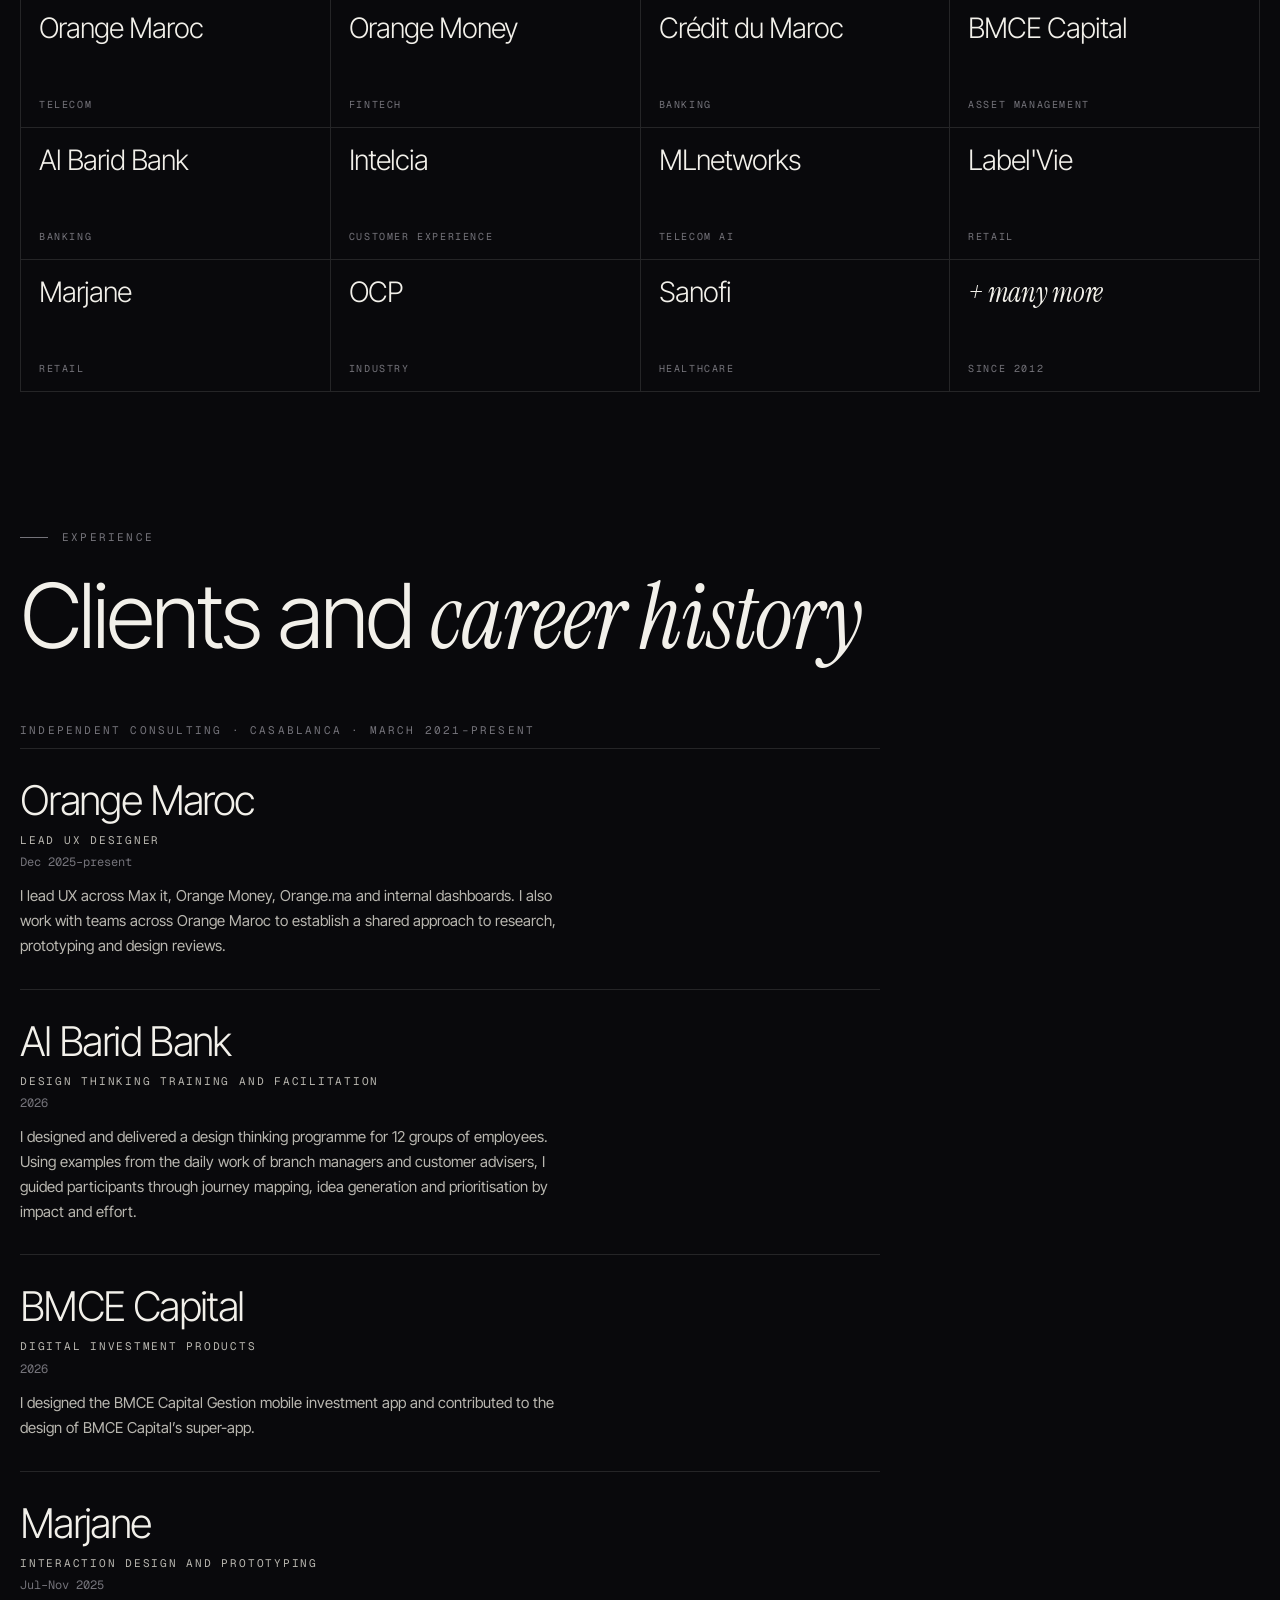
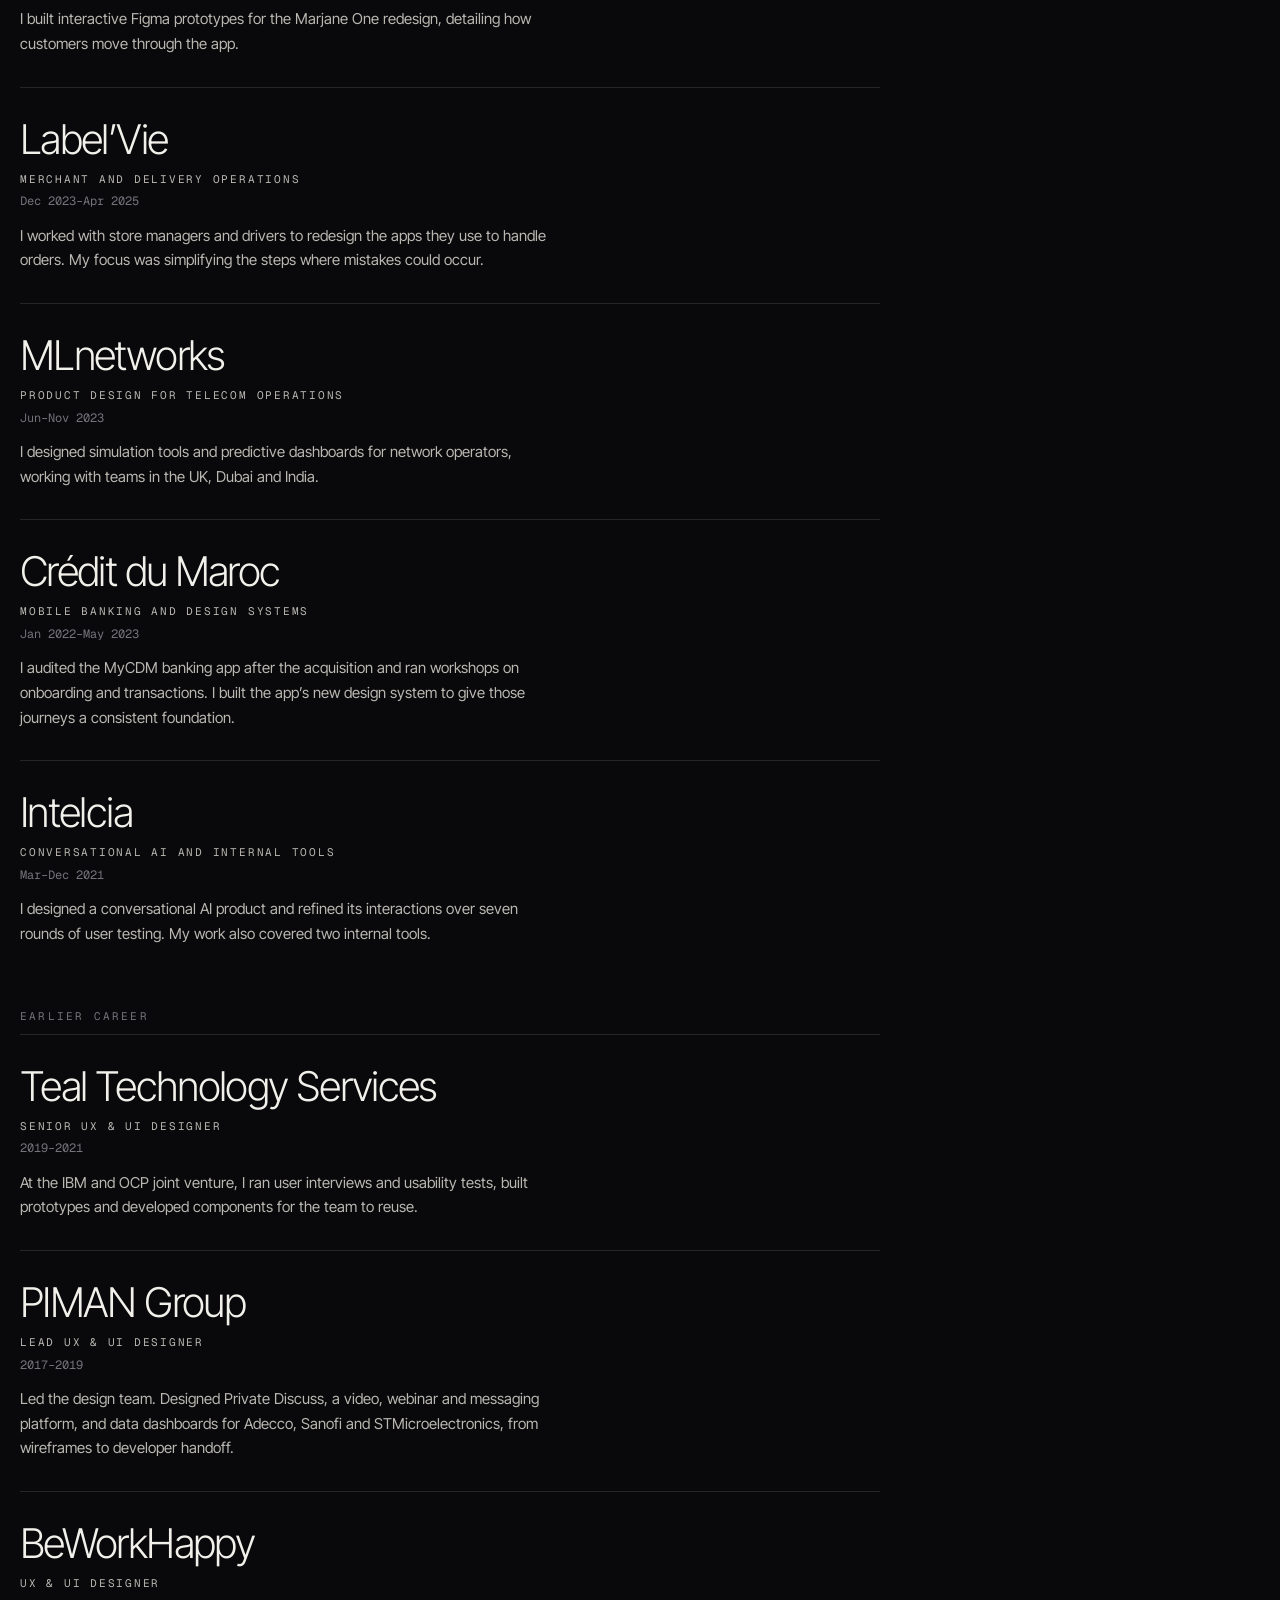
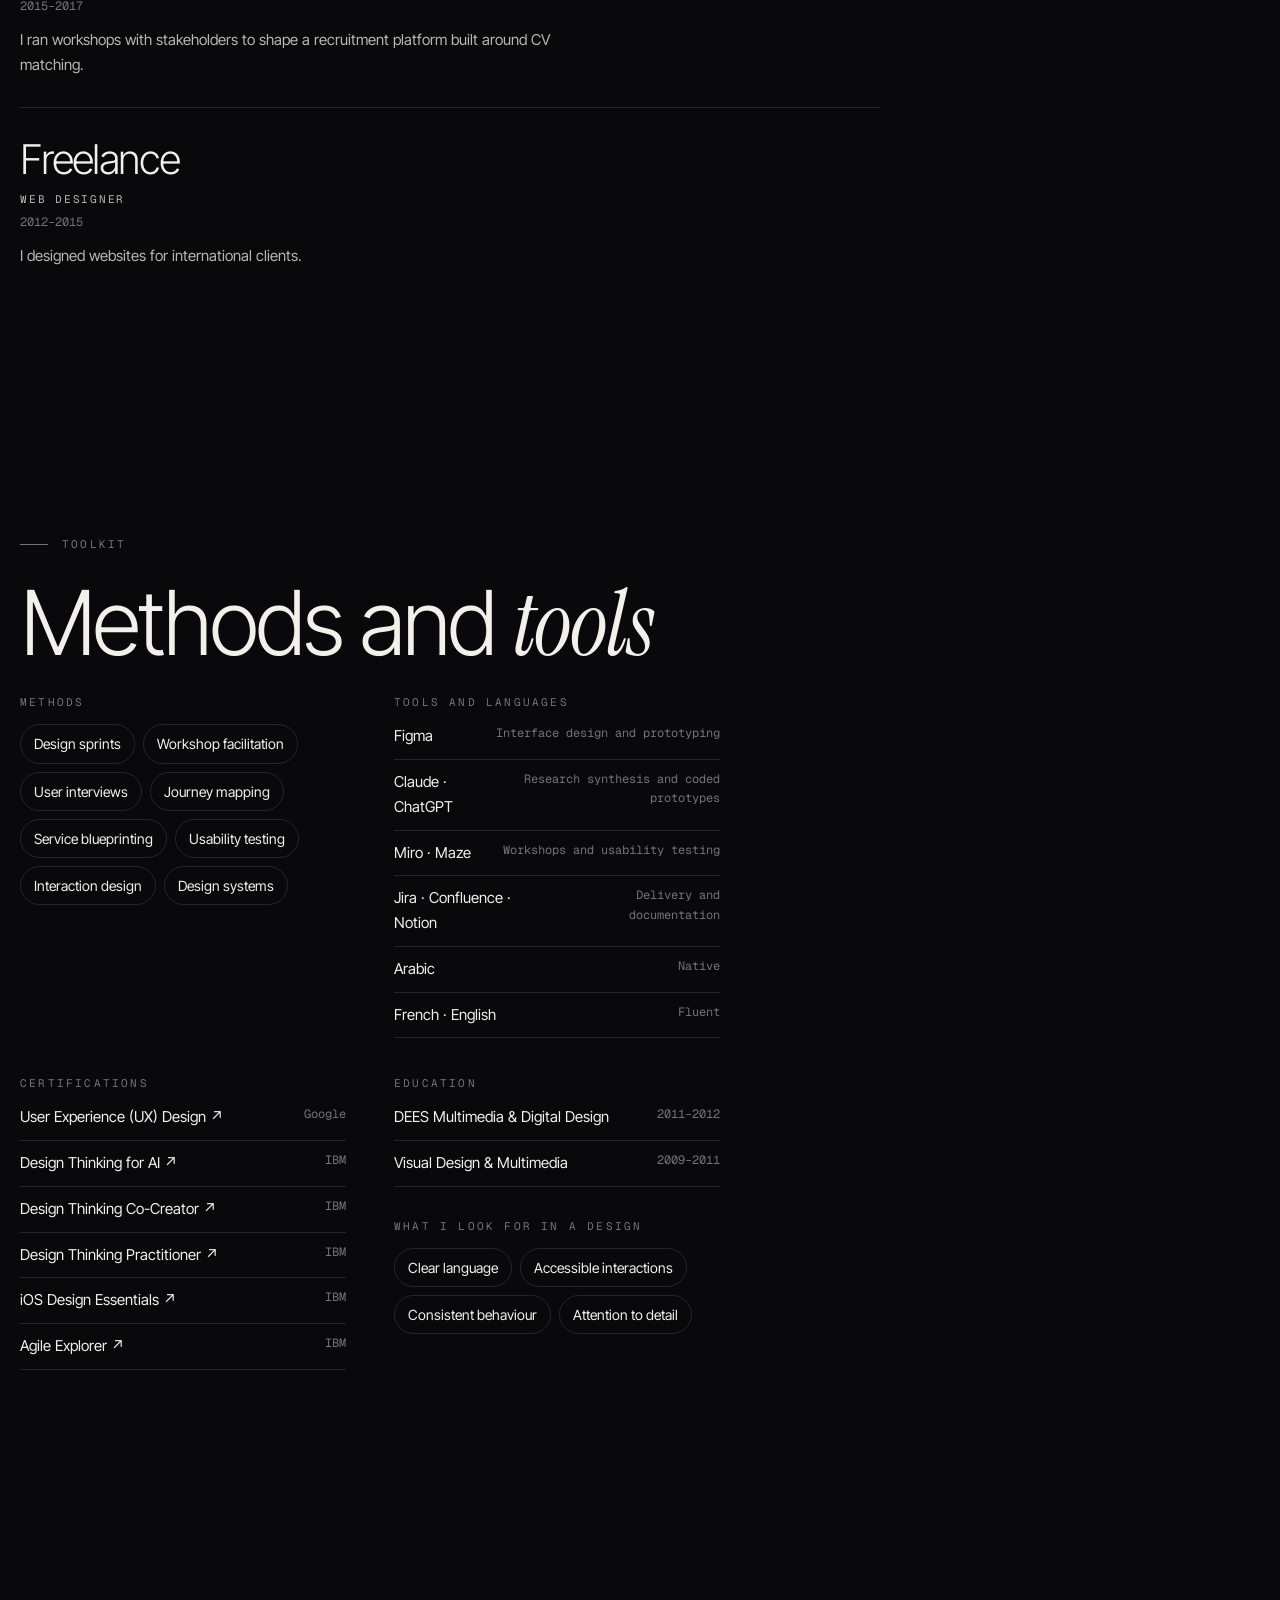
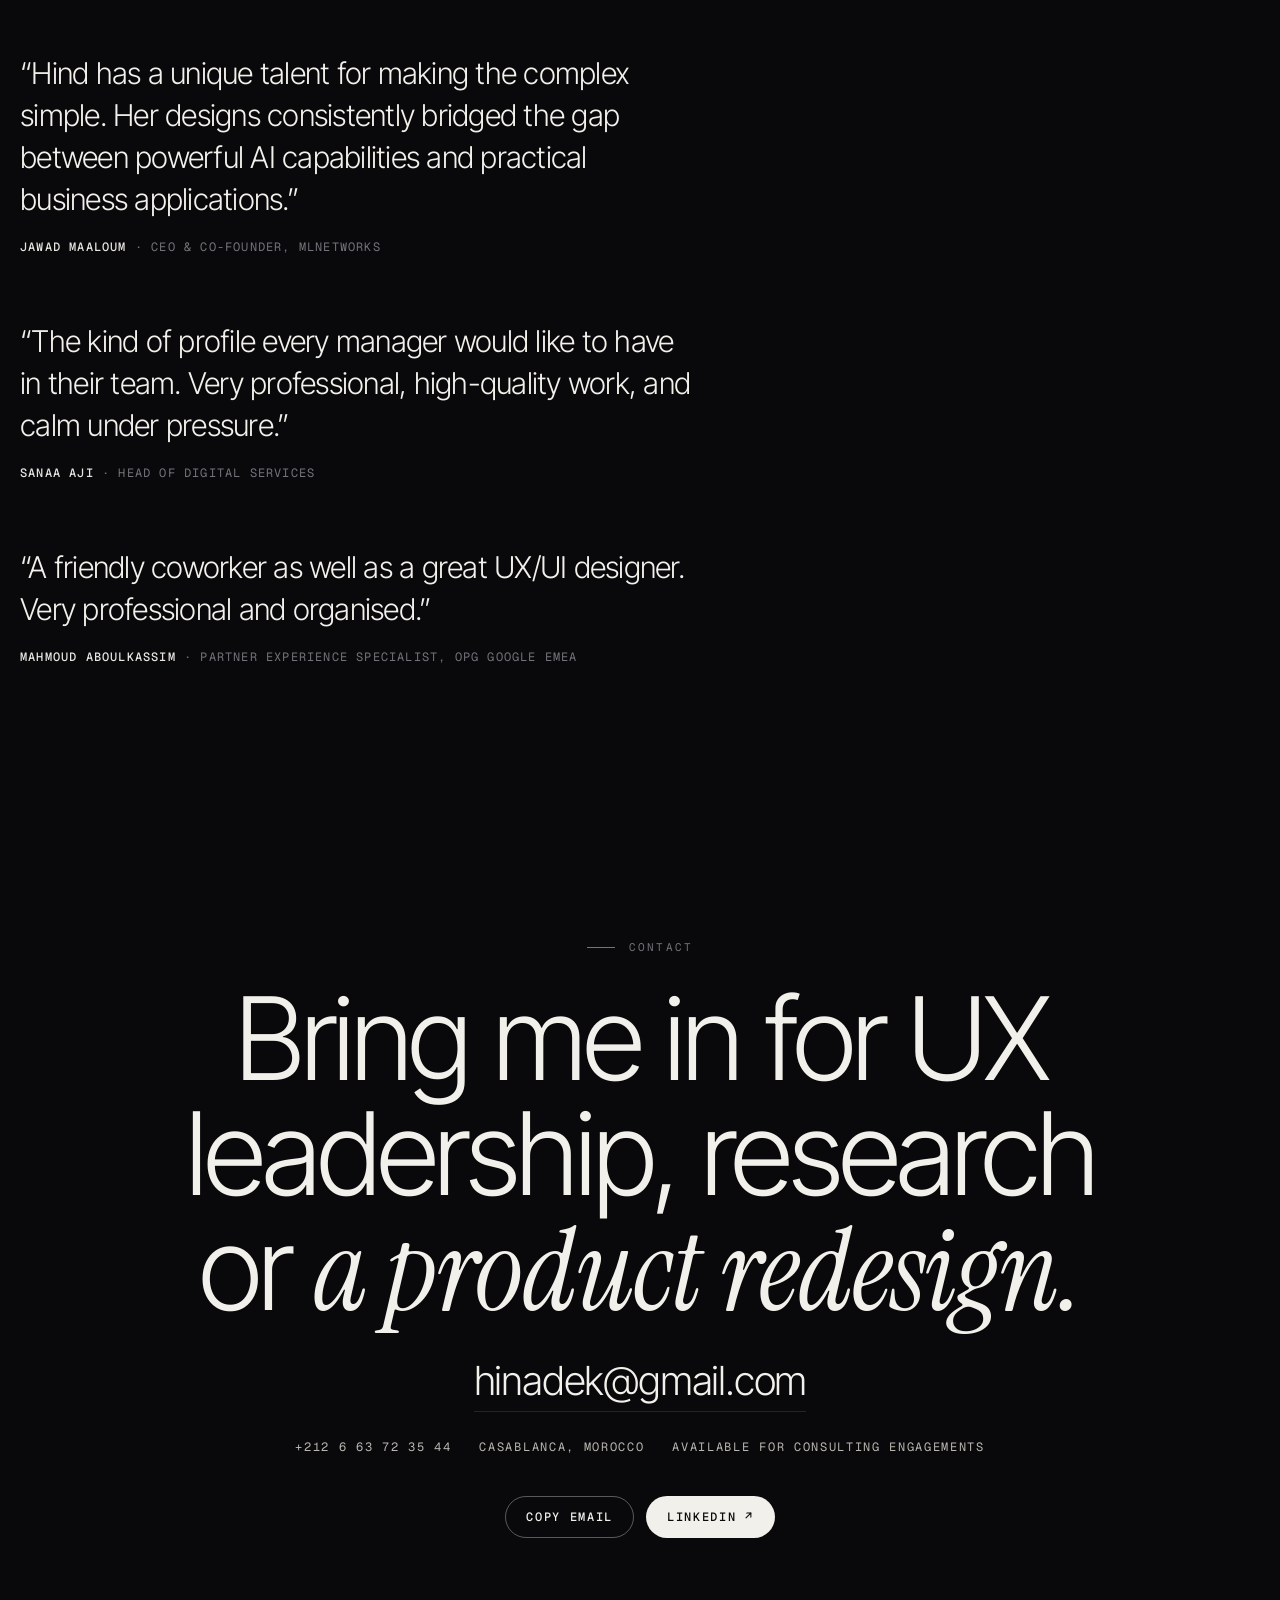
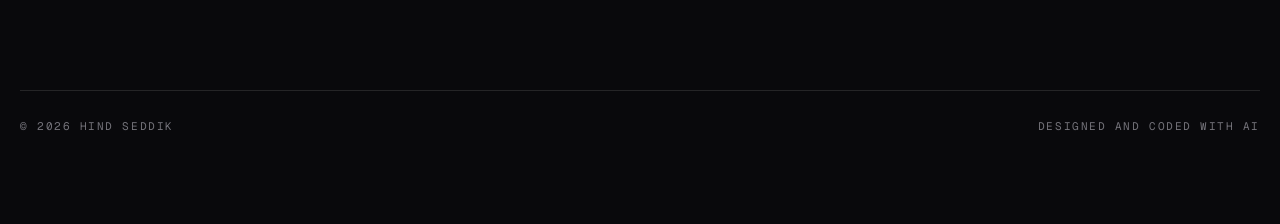
==== commit 789bae13: "CV : nouveau texte PIMAN Group Co-Authored-By: Claude Opus 5.5 <noreply@anthropic.com>" ====
--- a/index.html
+++ b/index.html
@@ -544,7 +544,7 @@
         <li class="rv"><div><h3>Intelcia</h3><p class="co">Conversational AI and internal tools</p><p class="d">Mar–Dec 2021</p><p>I designed a conversational AI product and refined its interactions over seven rounds of user testing. My work also covered two internal tools.</p></div></li>
         <li class="group">Earlier career</li>
         <li class="rv"><div><h3>Teal Technology Services</h3><p class="co">Senior UX &amp; UI Designer</p><p class="d">2019–2021</p><p>At the IBM and OCP joint venture, I ran user interviews and usability tests, built prototypes and developed components for the team to reuse.</p></div></li>
-        <li class="rv"><div><h3>PIMAN Group</h3><p class="co">Lead UX &amp; UI Designer</p><p class="d">2017–2019</p><p>I led three designers working on Private Discuss, a video and messaging platform, and on dashboards for Adecco, Sanofi and STMicroelectronics.</p></div></li>
+        <li class="rv"><div><h3>PIMAN Group</h3><p class="co">Lead UX &amp; UI Designer</p><p class="d">2017–2019</p><p>Led the design team. Designed Private Discuss, a video, webinar and messaging platform, and data dashboards for Adecco, Sanofi and STMicroelectronics, from wireframes to developer handoff.</p></div></li>
         <li class="rv"><div><h3>BeWorkHappy</h3><p class="co">UX &amp; UI Designer</p><p class="d">2015–2017</p><p>I ran workshops with stakeholders to shape a recruitment platform built around CV matching.</p></div></li>
         <li class="rv"><div><h3>Freelance</h3><p class="co">Web Designer</p><p class="d">2012–2015</p><p>I designed websites for international clients.</p></div></li>
       </ul>
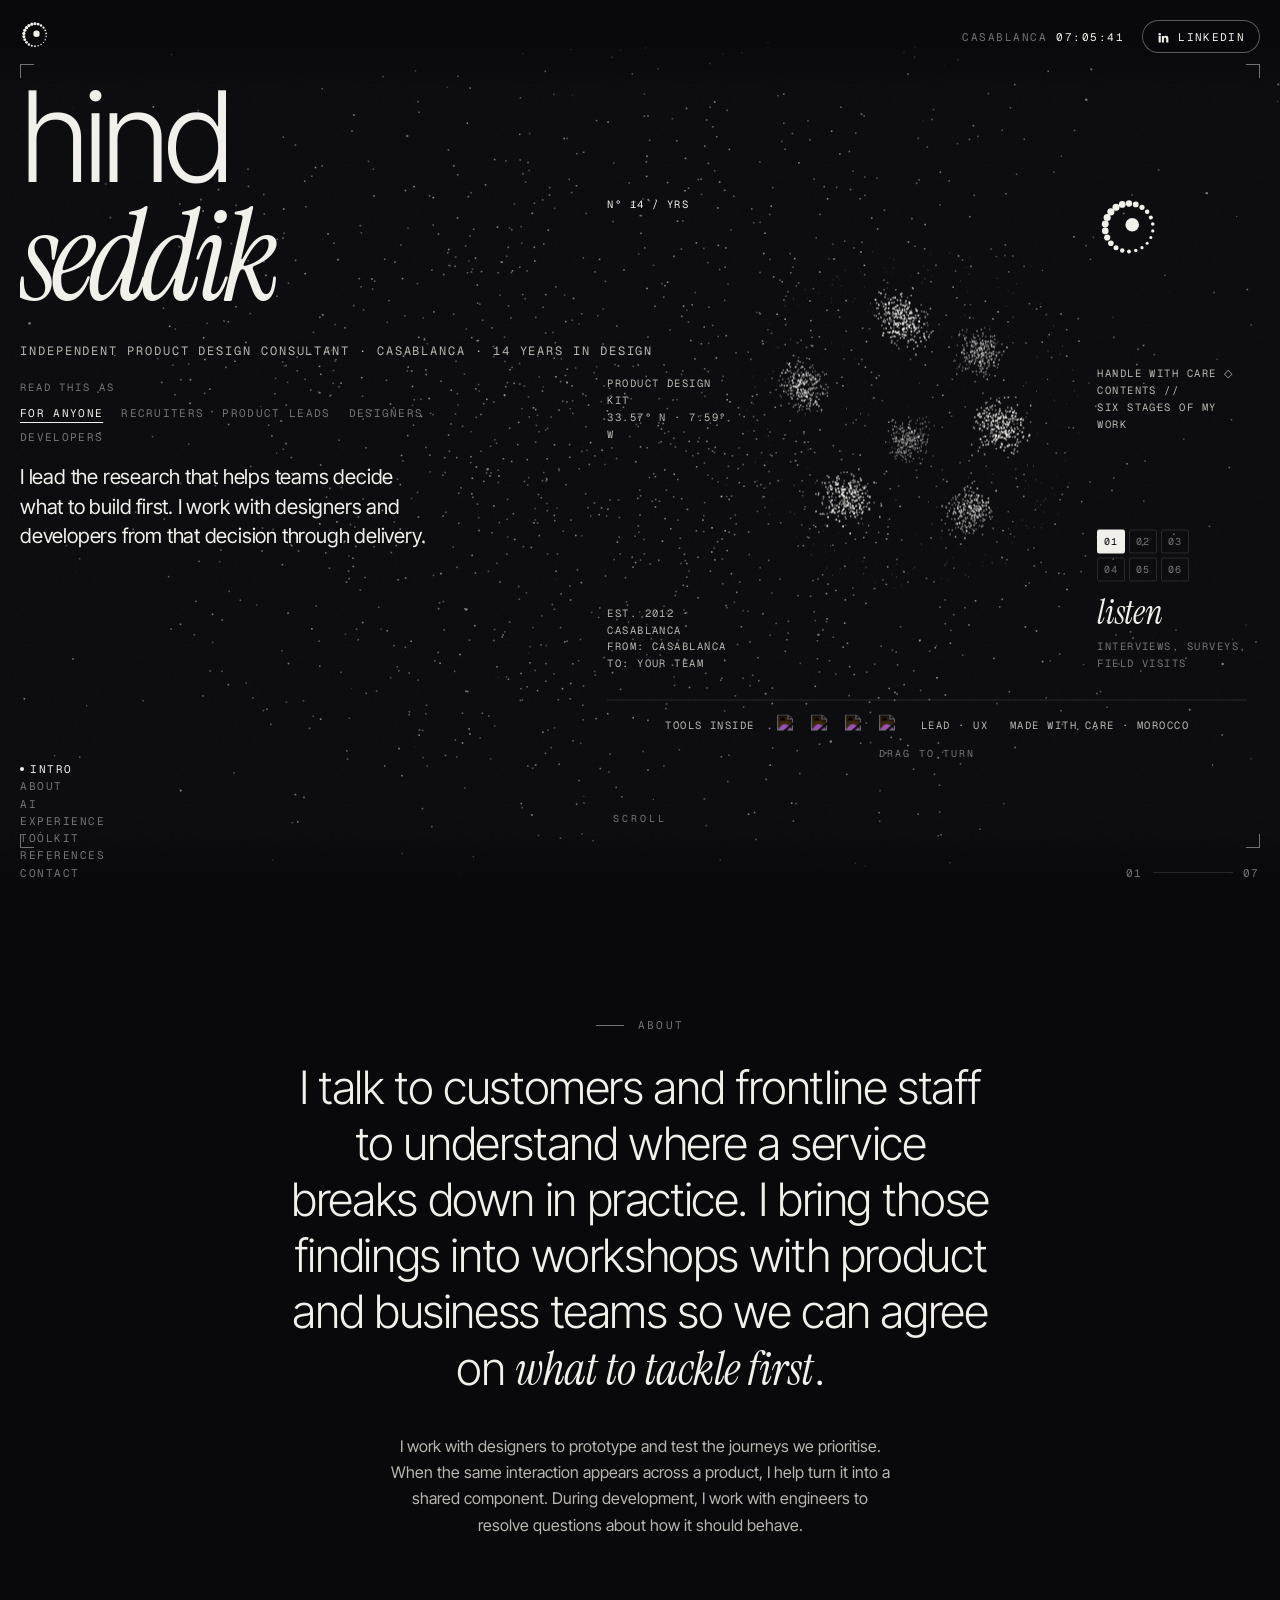
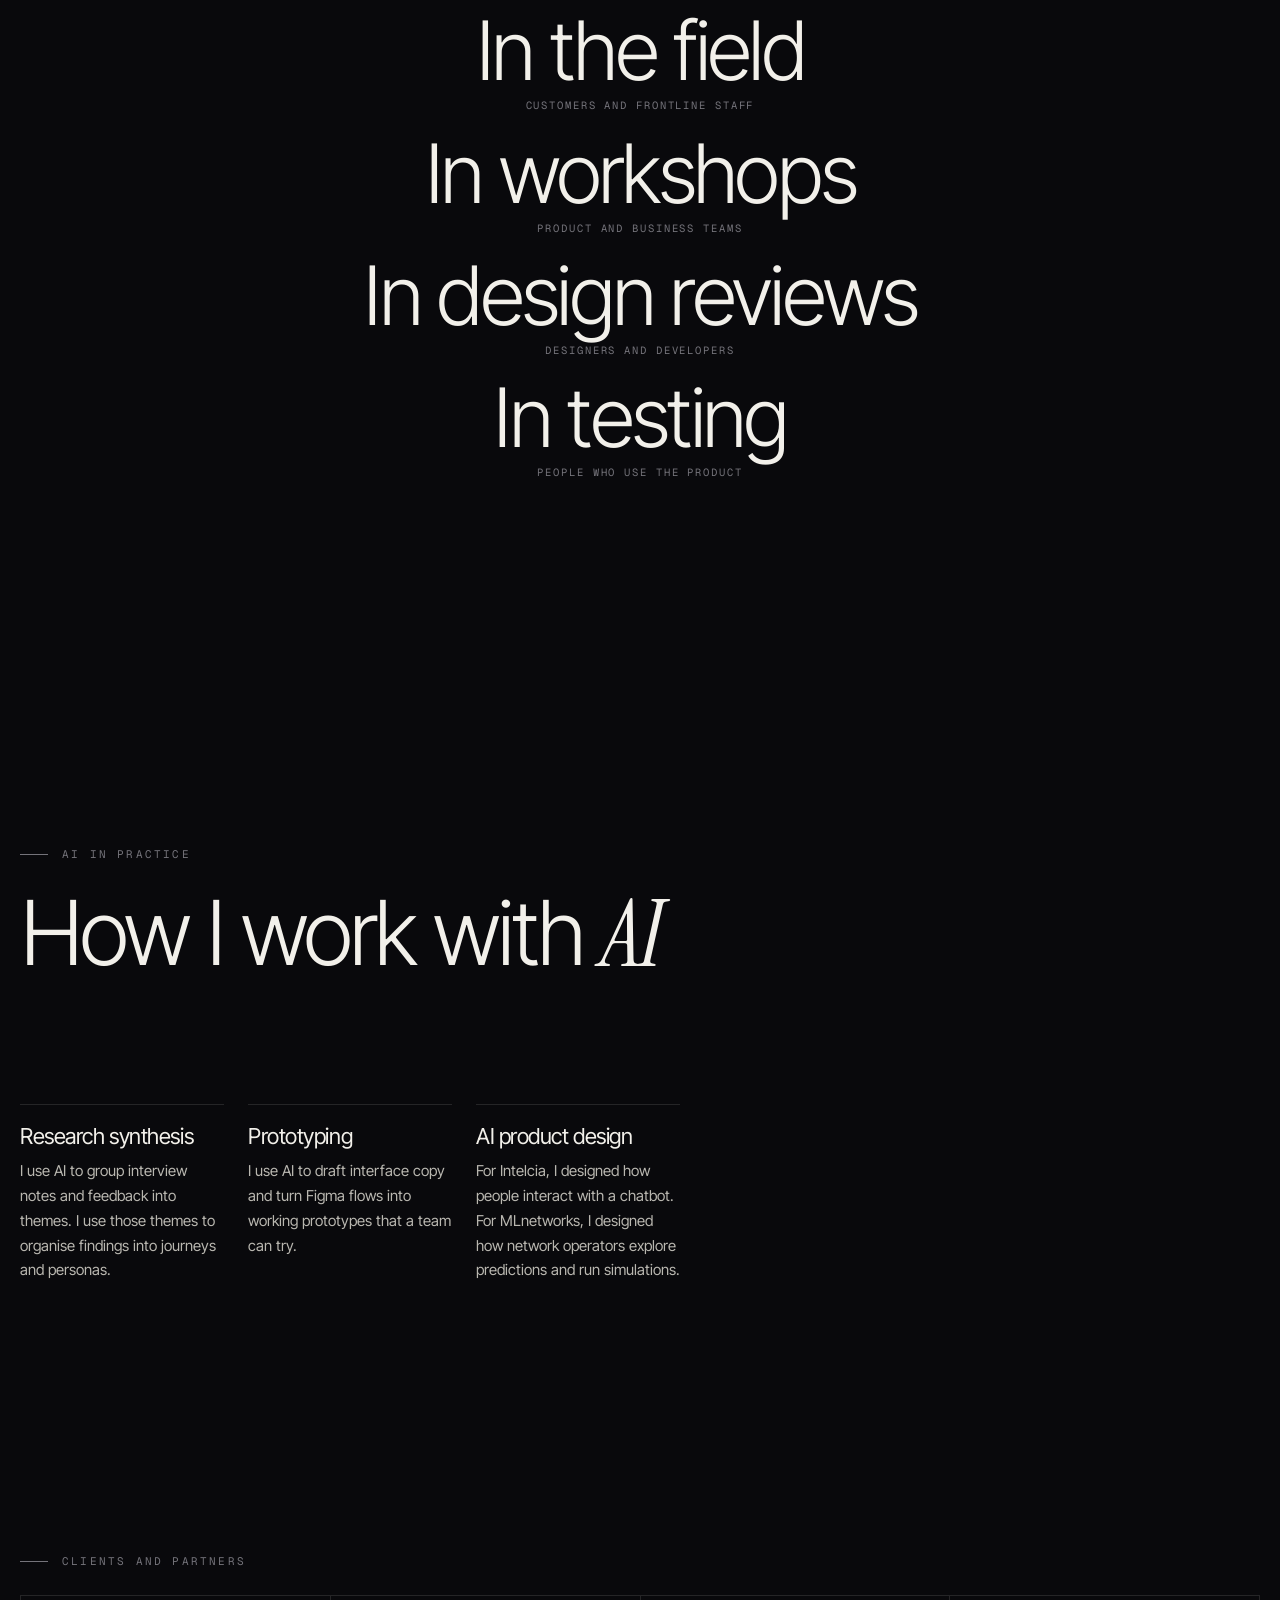
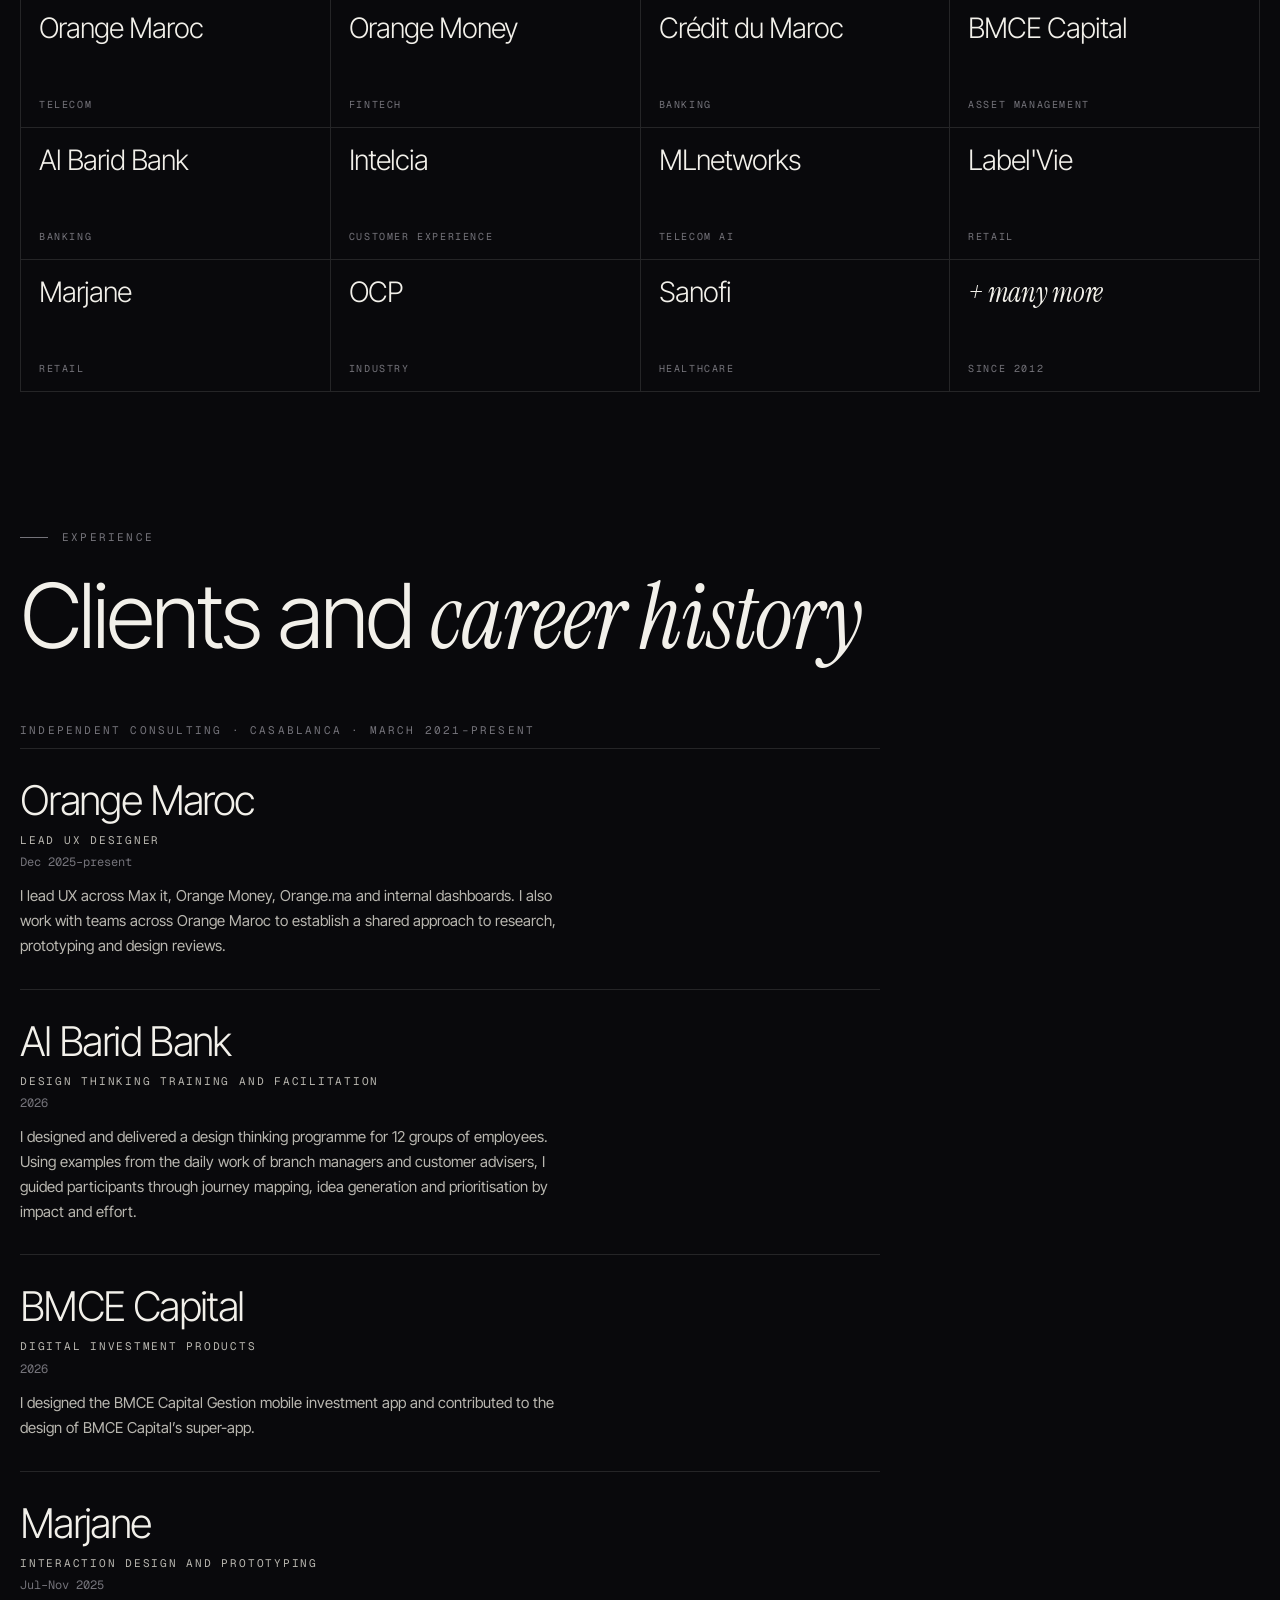
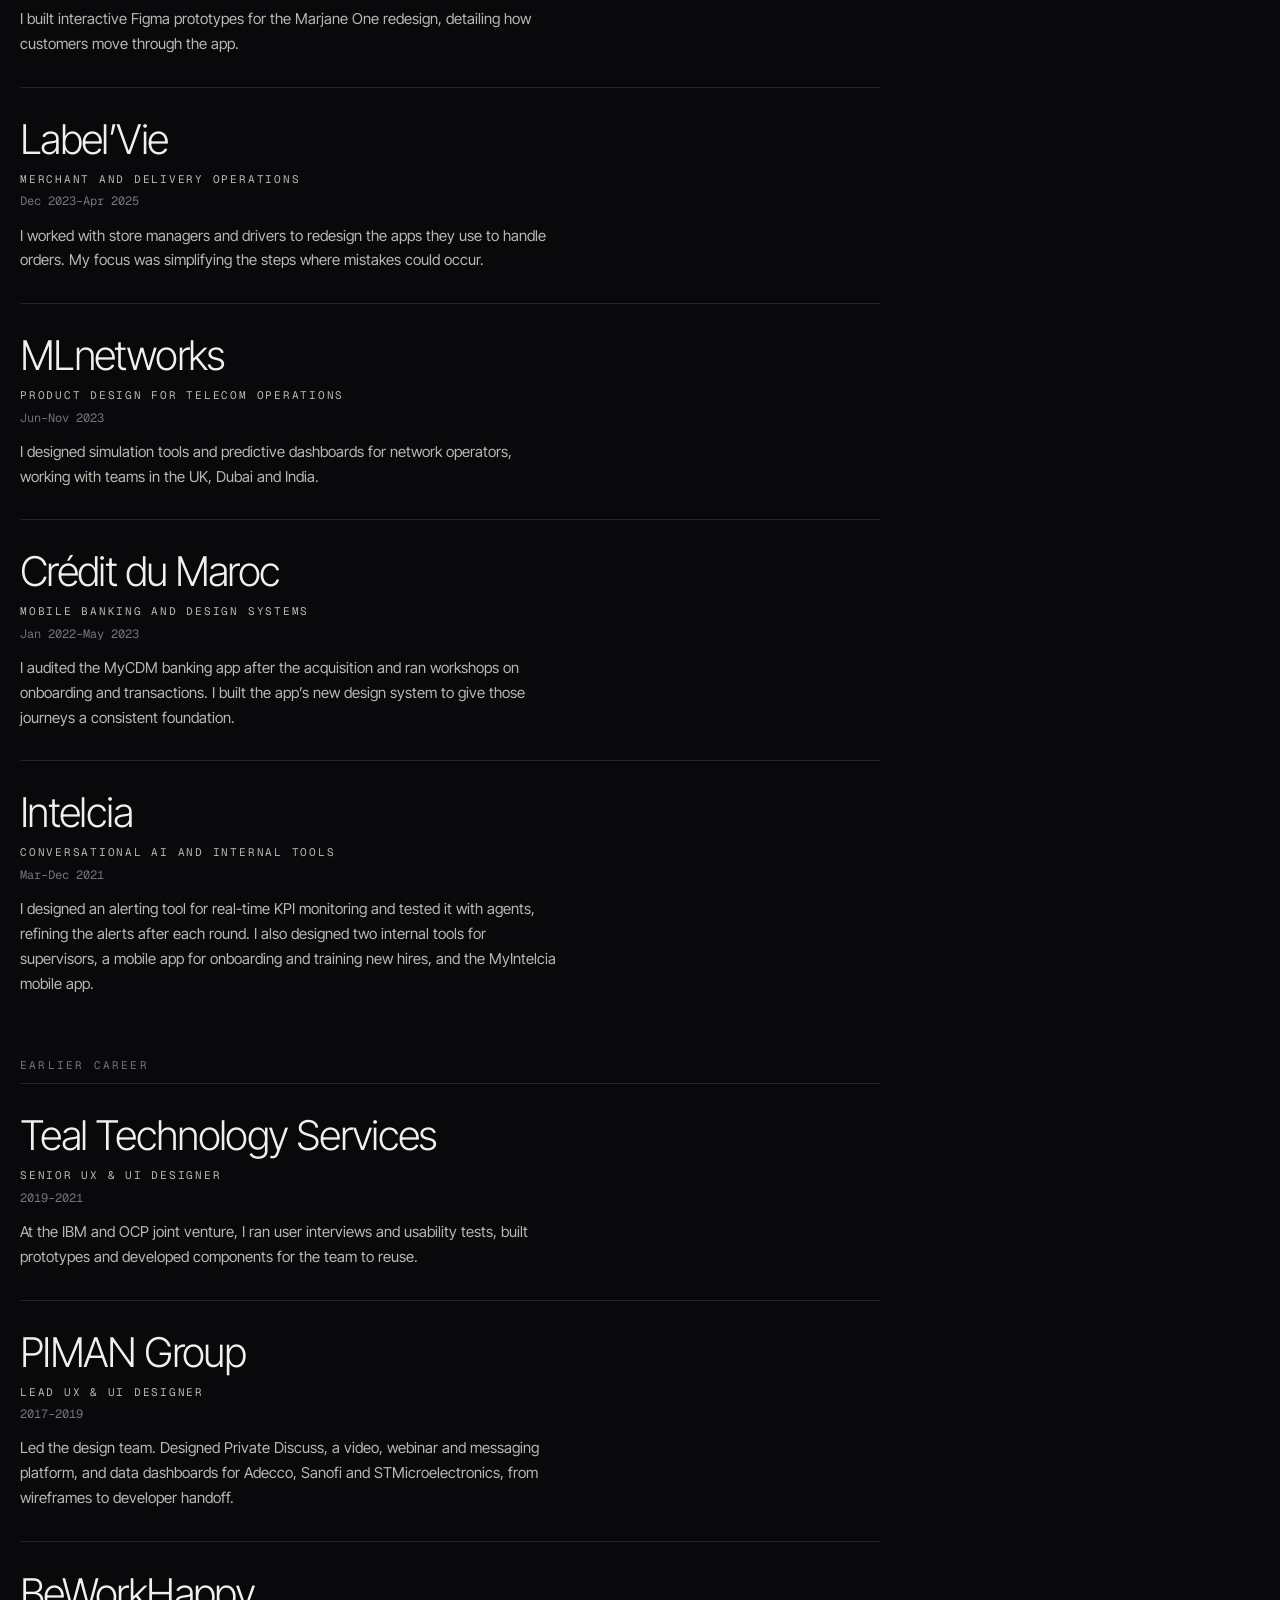
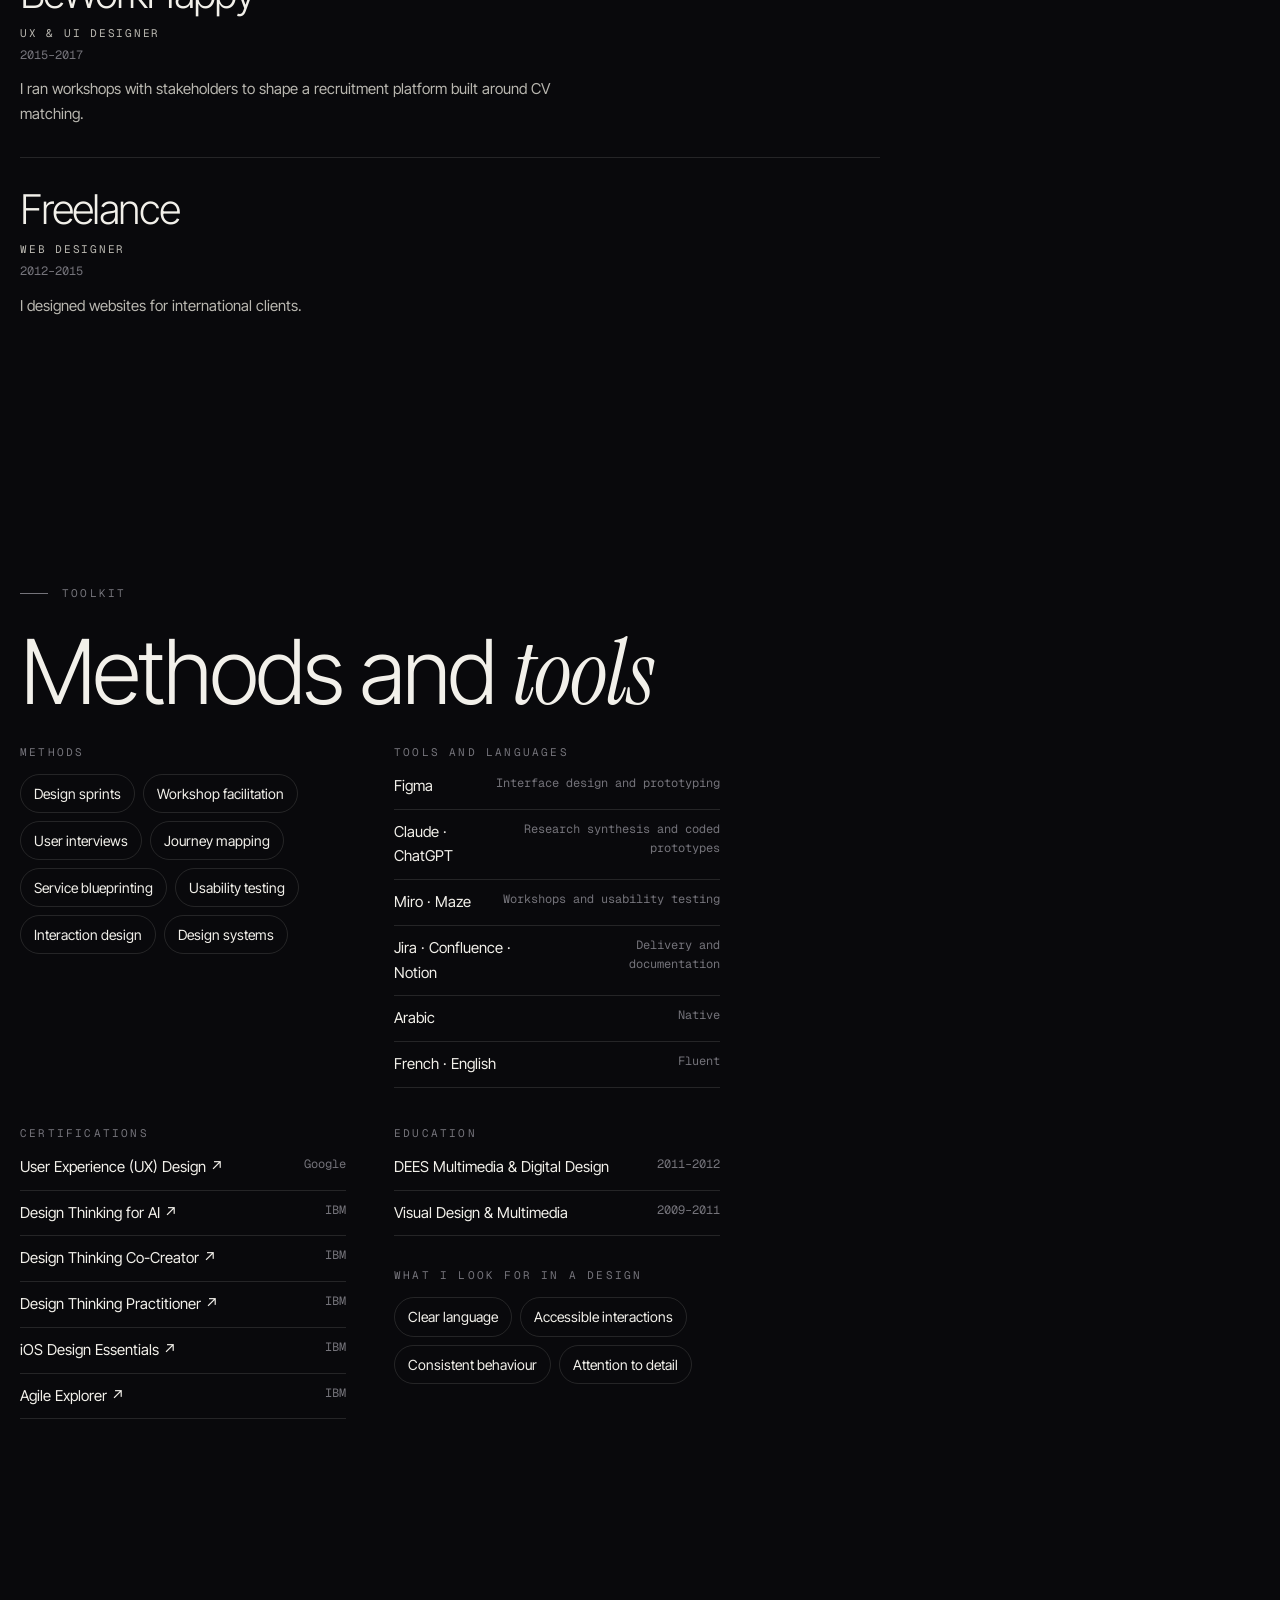
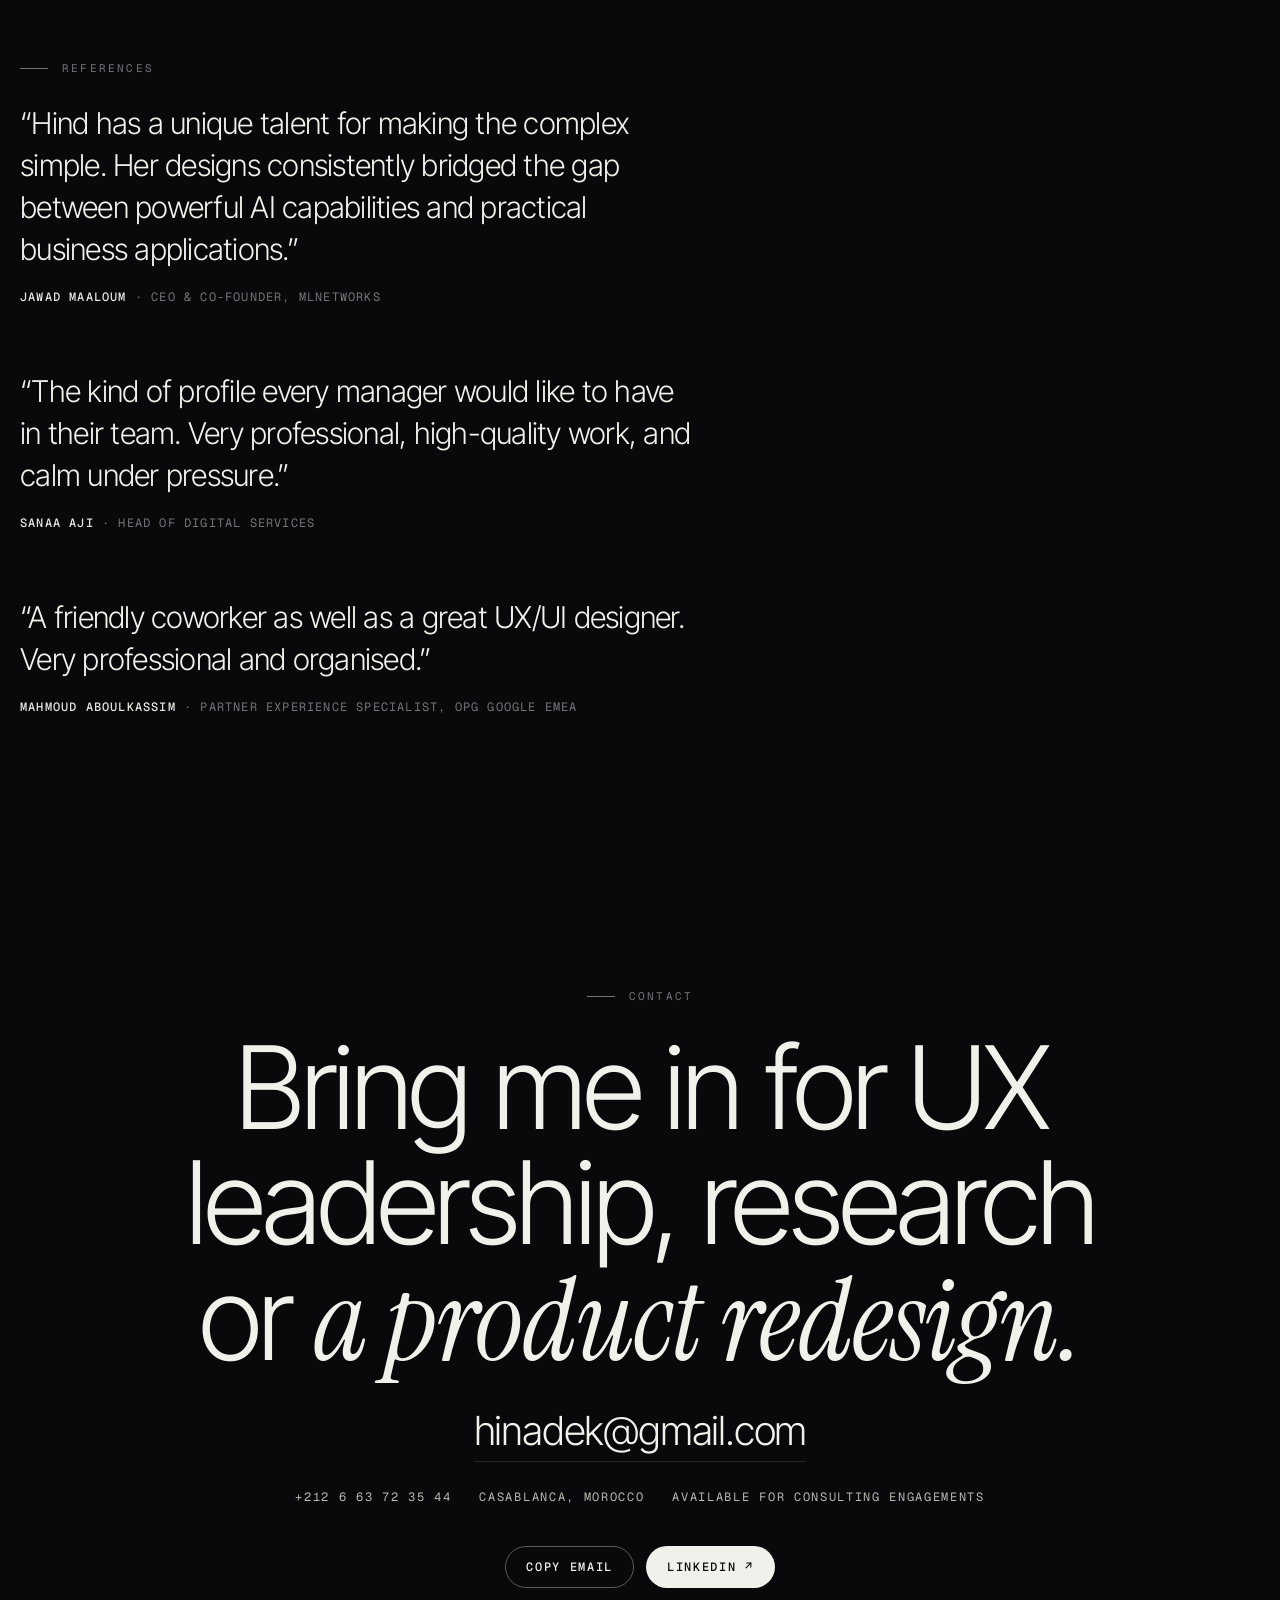
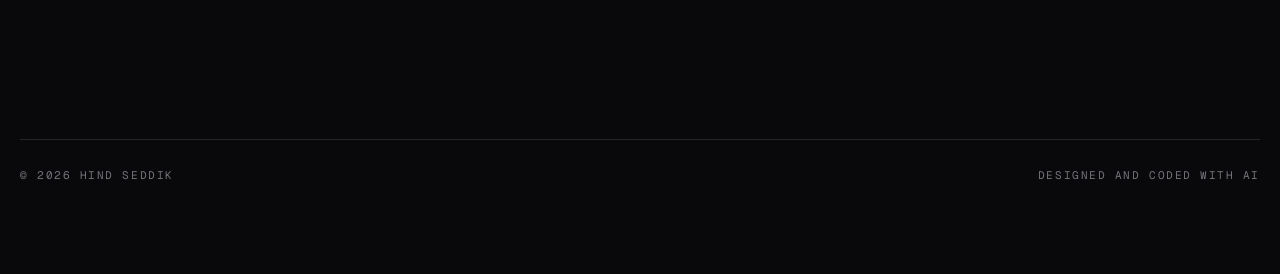
==== commit 9228445c: "CV : nouveau texte Intelcia Co-Authored-By: Claude Opus 5.5 <noreply@anthropic.com>" ====
--- a/index.html
+++ b/index.html
@@ -541,7 +541,7 @@
         <li class="rv"><div><h3>Label’Vie</h3><p class="co">Merchant and delivery operations</p><p class="d">Dec 2023–Apr 2025</p><p>I worked with store managers and drivers to redesign the apps they use to handle orders. My focus was simplifying the steps where mistakes could occur.</p></div></li>
         <li class="rv"><div><h3>MLnetworks</h3><p class="co">Product design for telecom operations</p><p class="d">Jun–Nov 2023</p><p>I designed simulation tools and predictive dashboards for network operators, working with teams in the UK, Dubai and India.</p></div></li>
         <li class="rv"><div><h3>Crédit du Maroc</h3><p class="co">Mobile banking and design systems</p><p class="d">Jan 2022–May 2023</p><p>I audited the MyCDM banking app after the acquisition and ran workshops on onboarding and transactions. I built the app’s new design system to give those journeys a consistent foundation.</p></div></li>
-        <li class="rv"><div><h3>Intelcia</h3><p class="co">Conversational AI and internal tools</p><p class="d">Mar–Dec 2021</p><p>I designed a conversational AI product and refined its interactions over seven rounds of user testing. My work also covered two internal tools.</p></div></li>
+        <li class="rv"><div><h3>Intelcia</h3><p class="co">Conversational AI and internal tools</p><p class="d">Mar–Dec 2021</p><p>I designed an alerting tool for real-time KPI monitoring and tested it with agents, refining the alerts after each round. I also designed two internal tools for supervisors, a mobile app for onboarding and training new hires, and the MyIntelcia mobile app.</p></div></li>
         <li class="group">Earlier career</li>
         <li class="rv"><div><h3>Teal Technology Services</h3><p class="co">Senior UX &amp; UI Designer</p><p class="d">2019–2021</p><p>At the IBM and OCP joint venture, I ran user interviews and usability tests, built prototypes and developed components for the team to reuse.</p></div></li>
         <li class="rv"><div><h3>PIMAN Group</h3><p class="co">Lead UX &amp; UI Designer</p><p class="d">2017–2019</p><p>Led the design team. Designed Private Discuss, a video, webinar and messaging platform, and data dashboards for Adecco, Sanofi and STMicroelectronics, from wireframes to developer handoff.</p></div></li>
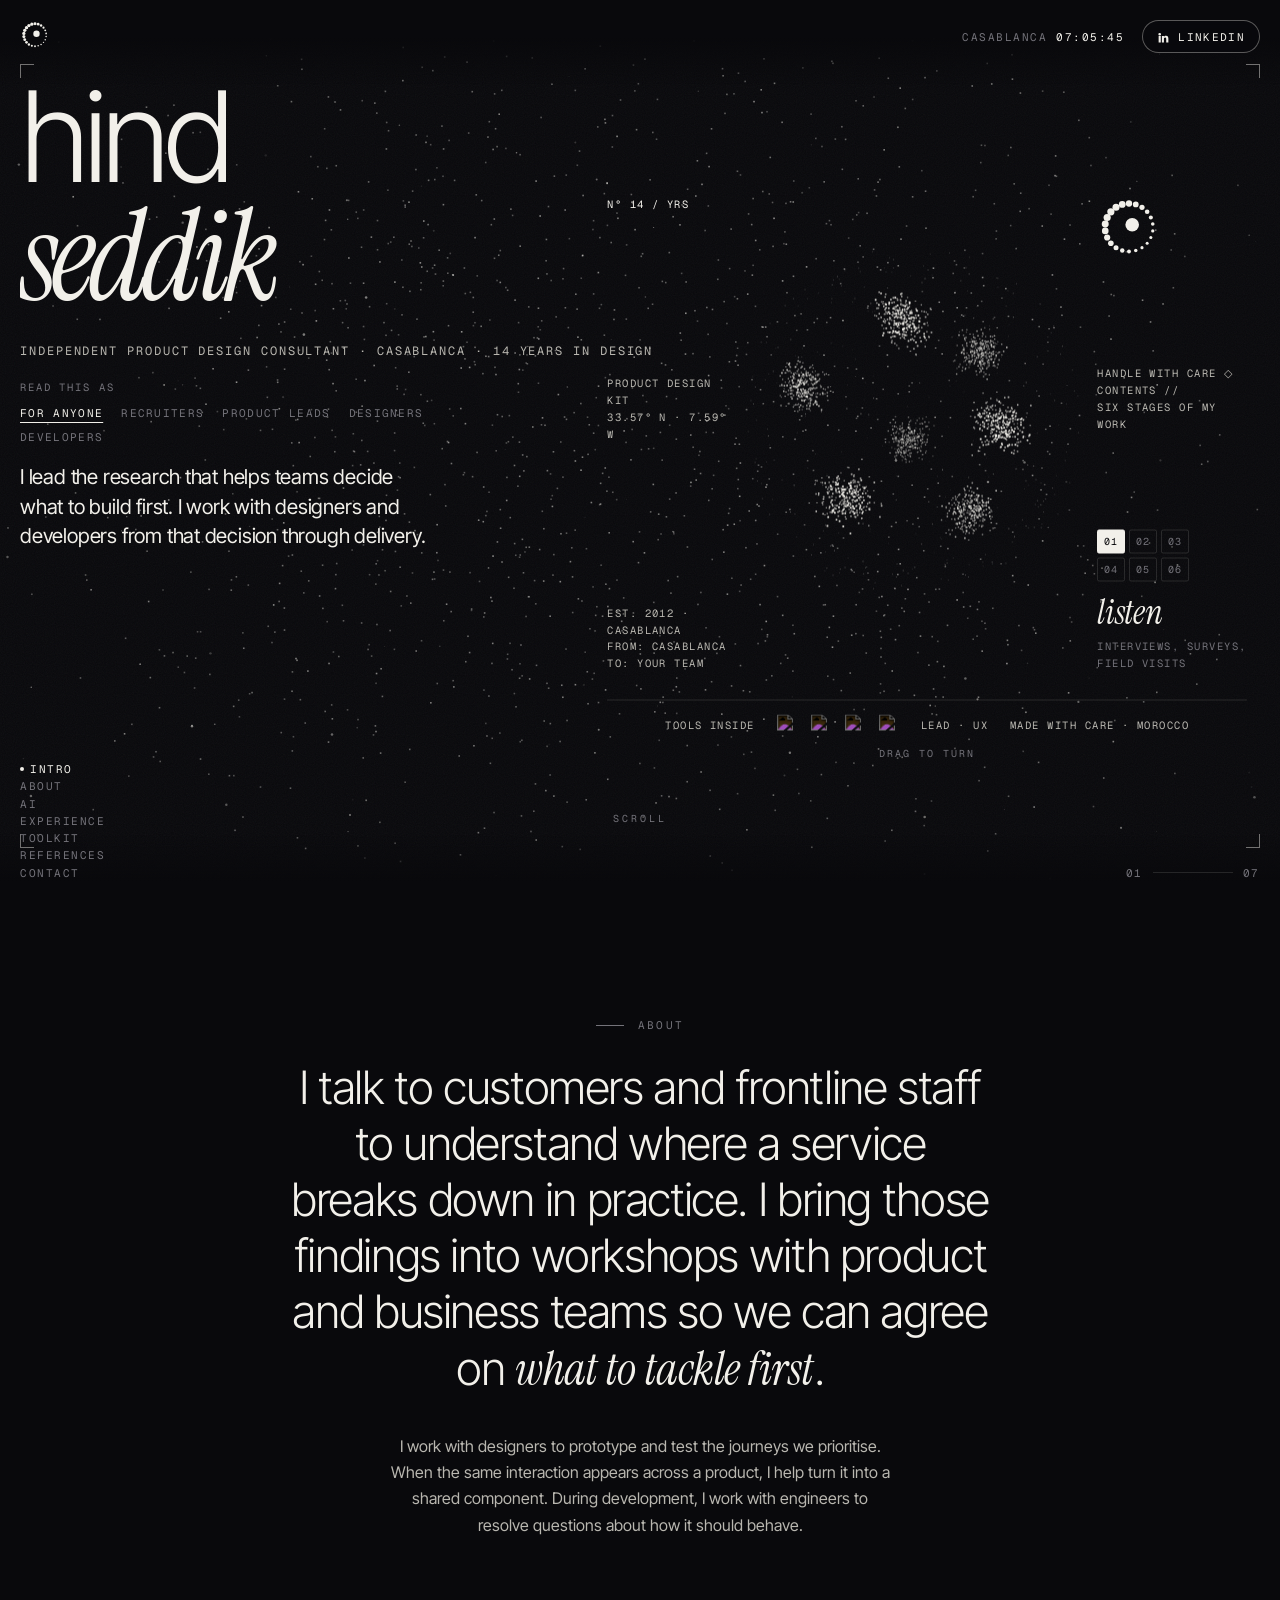
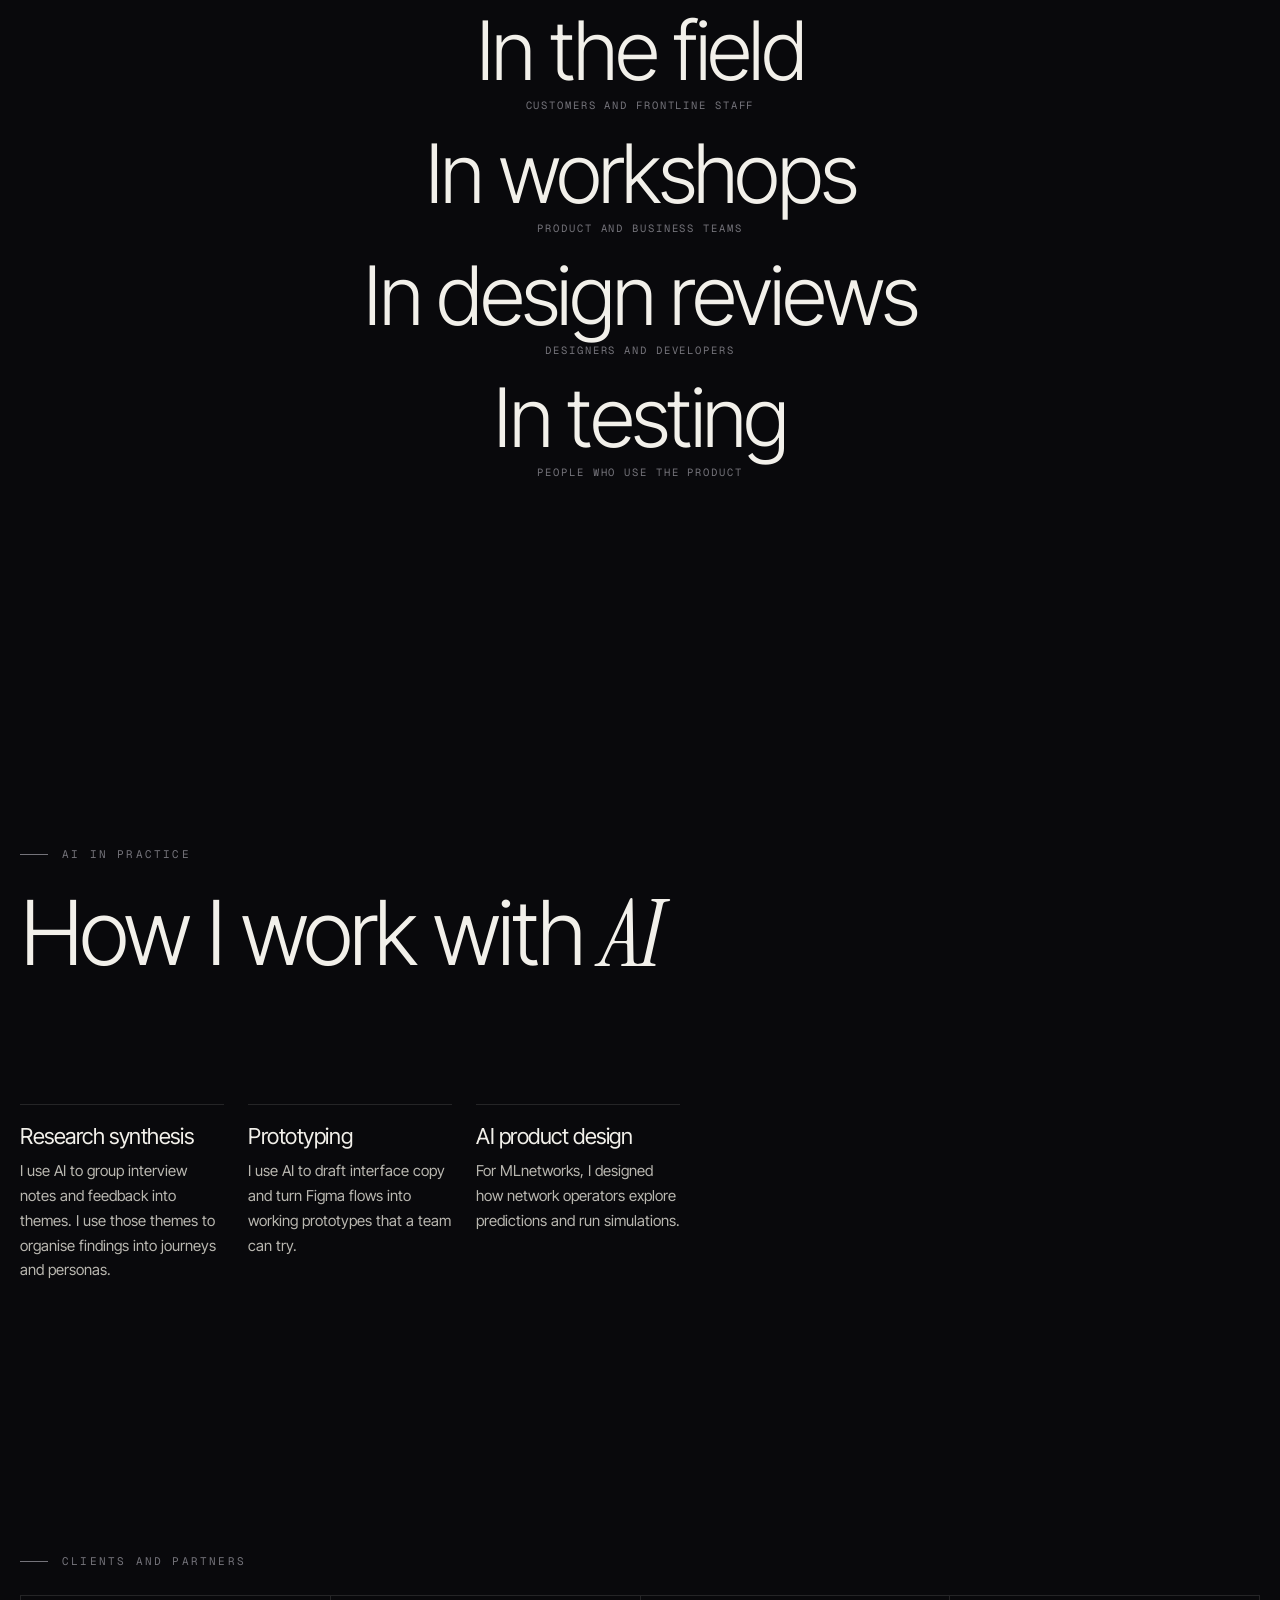
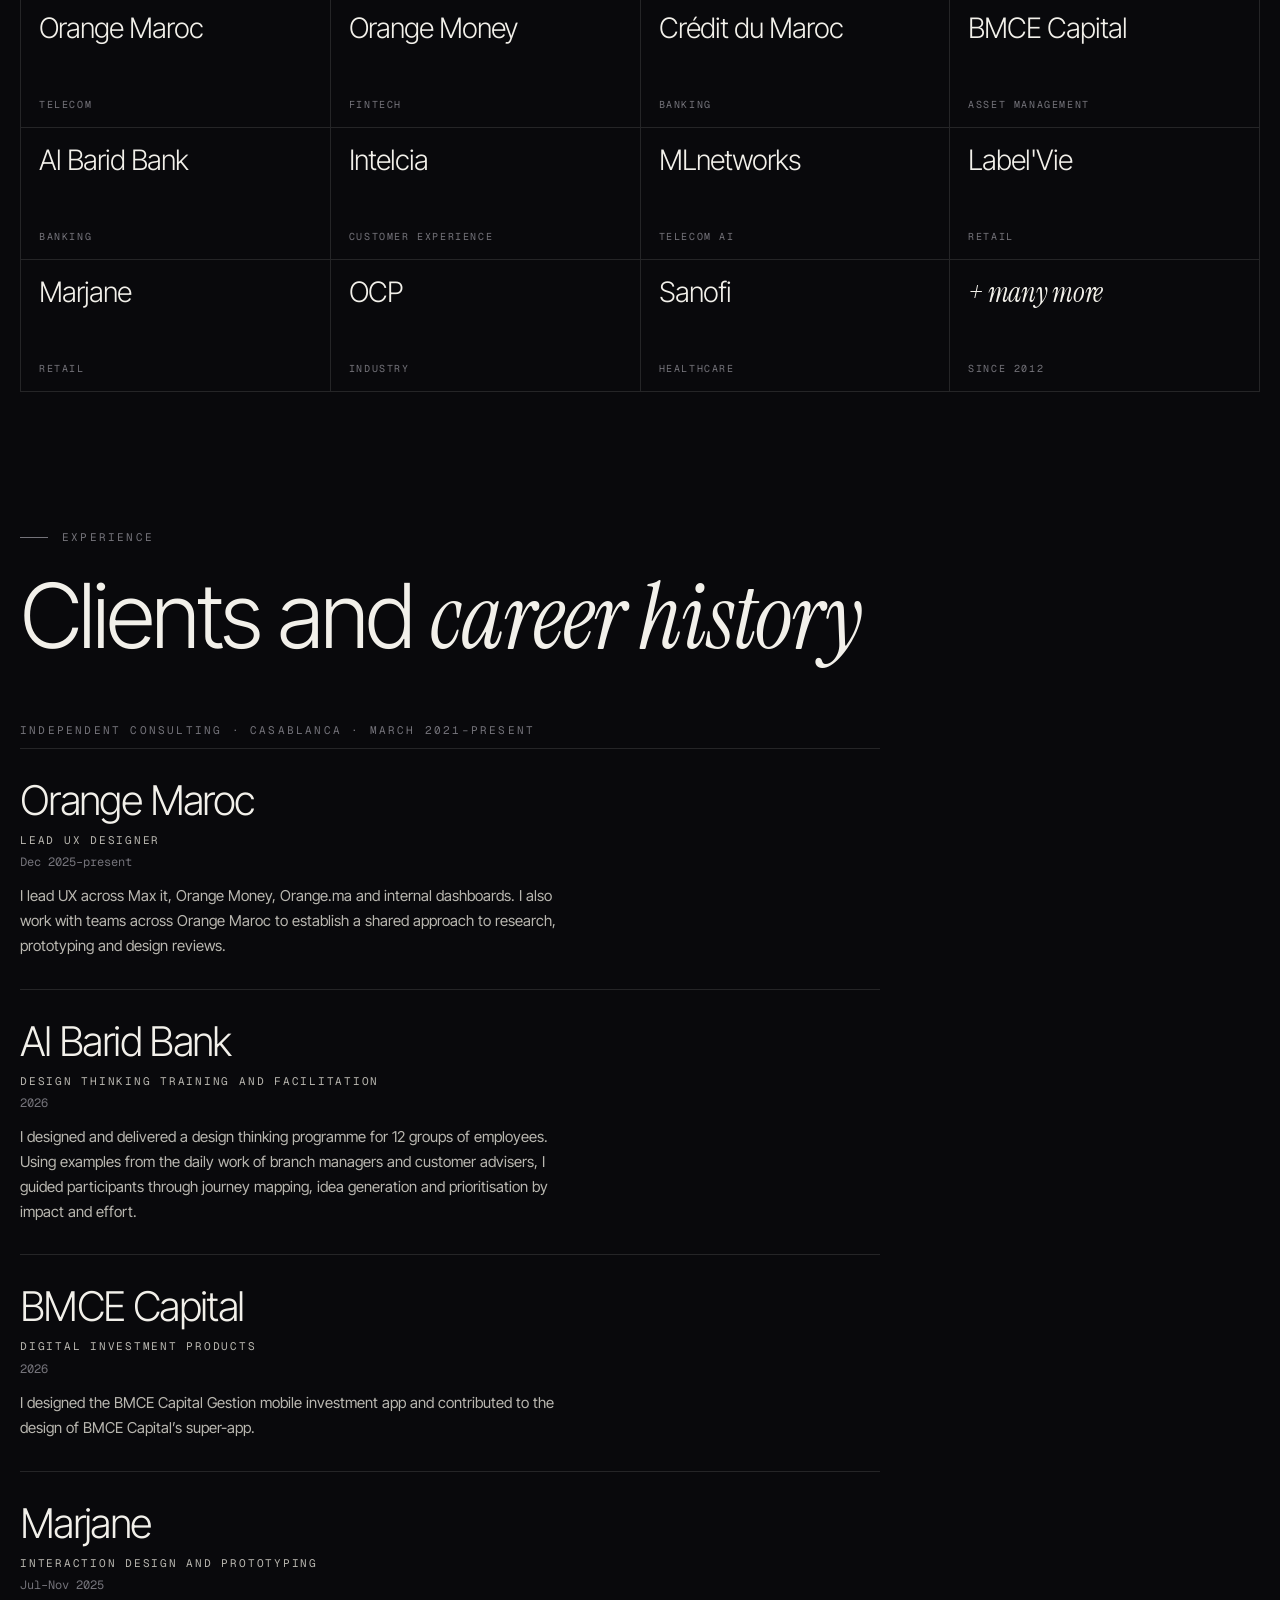
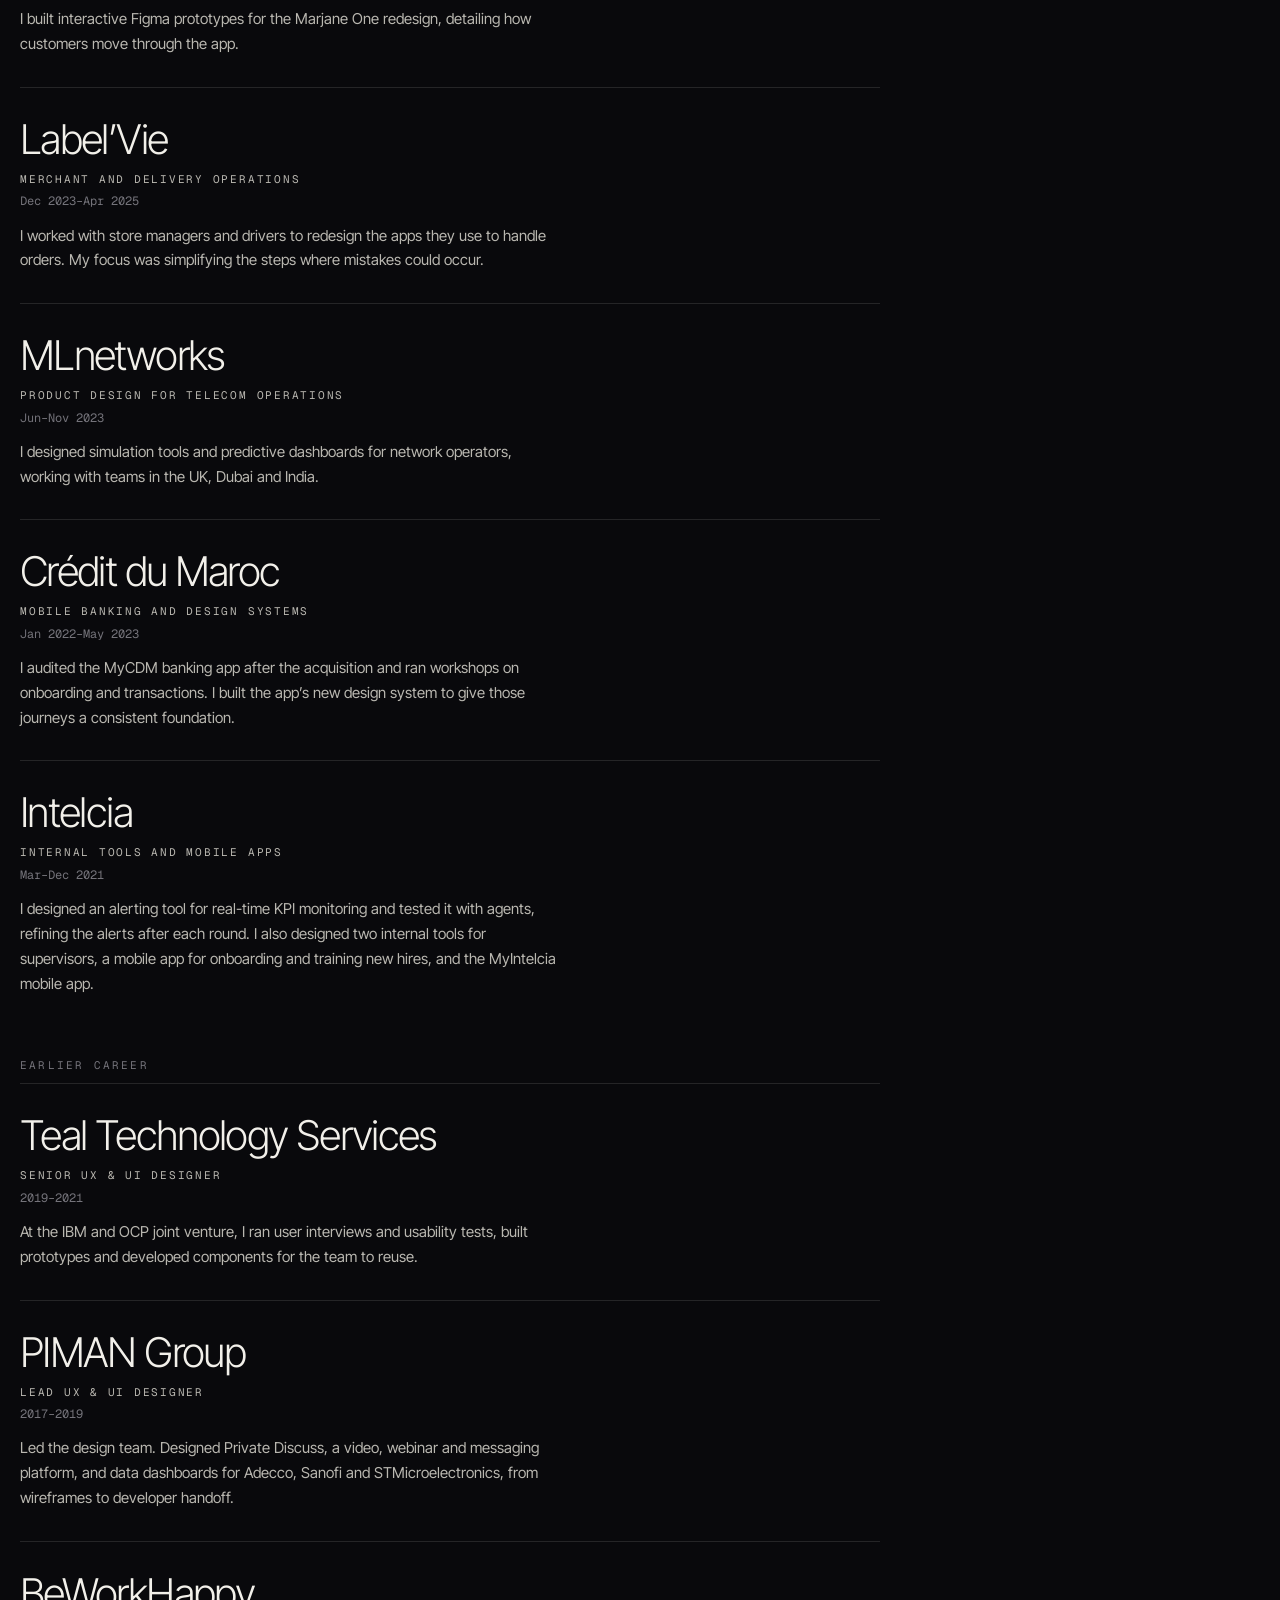
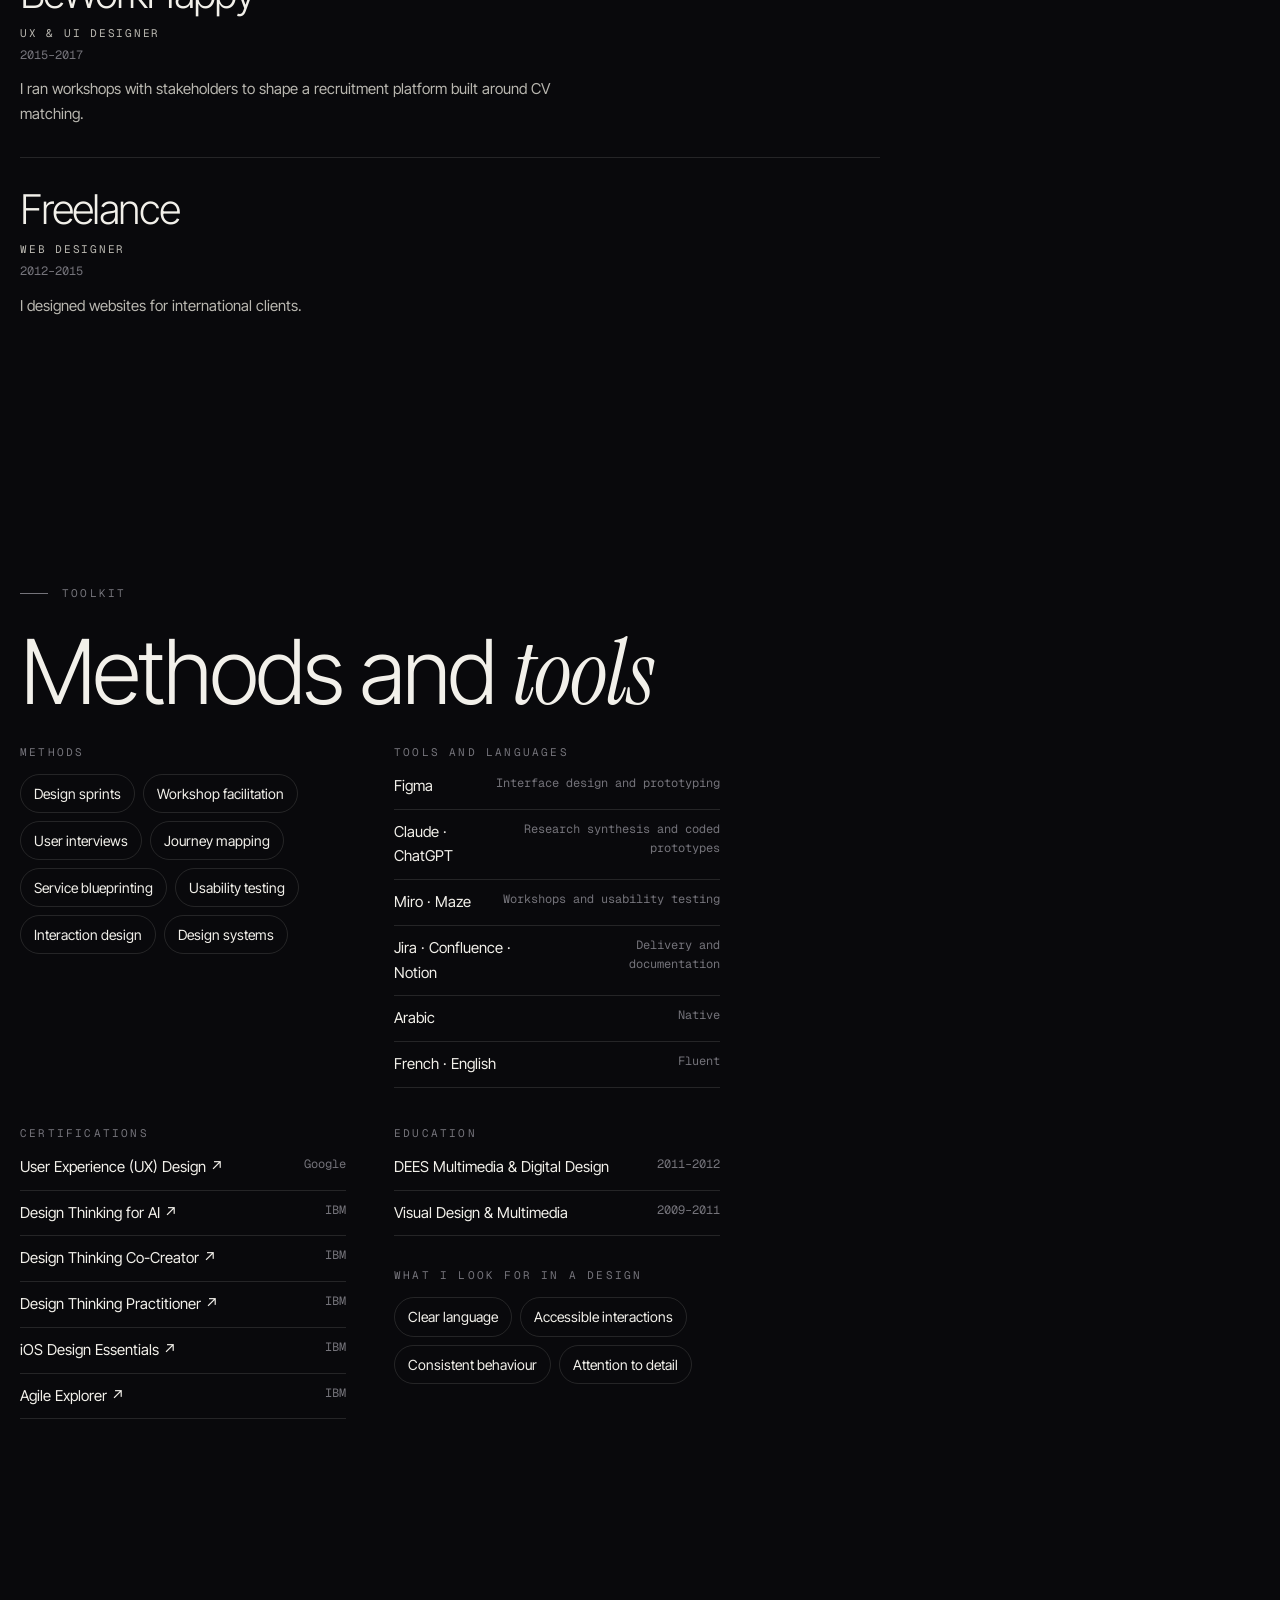
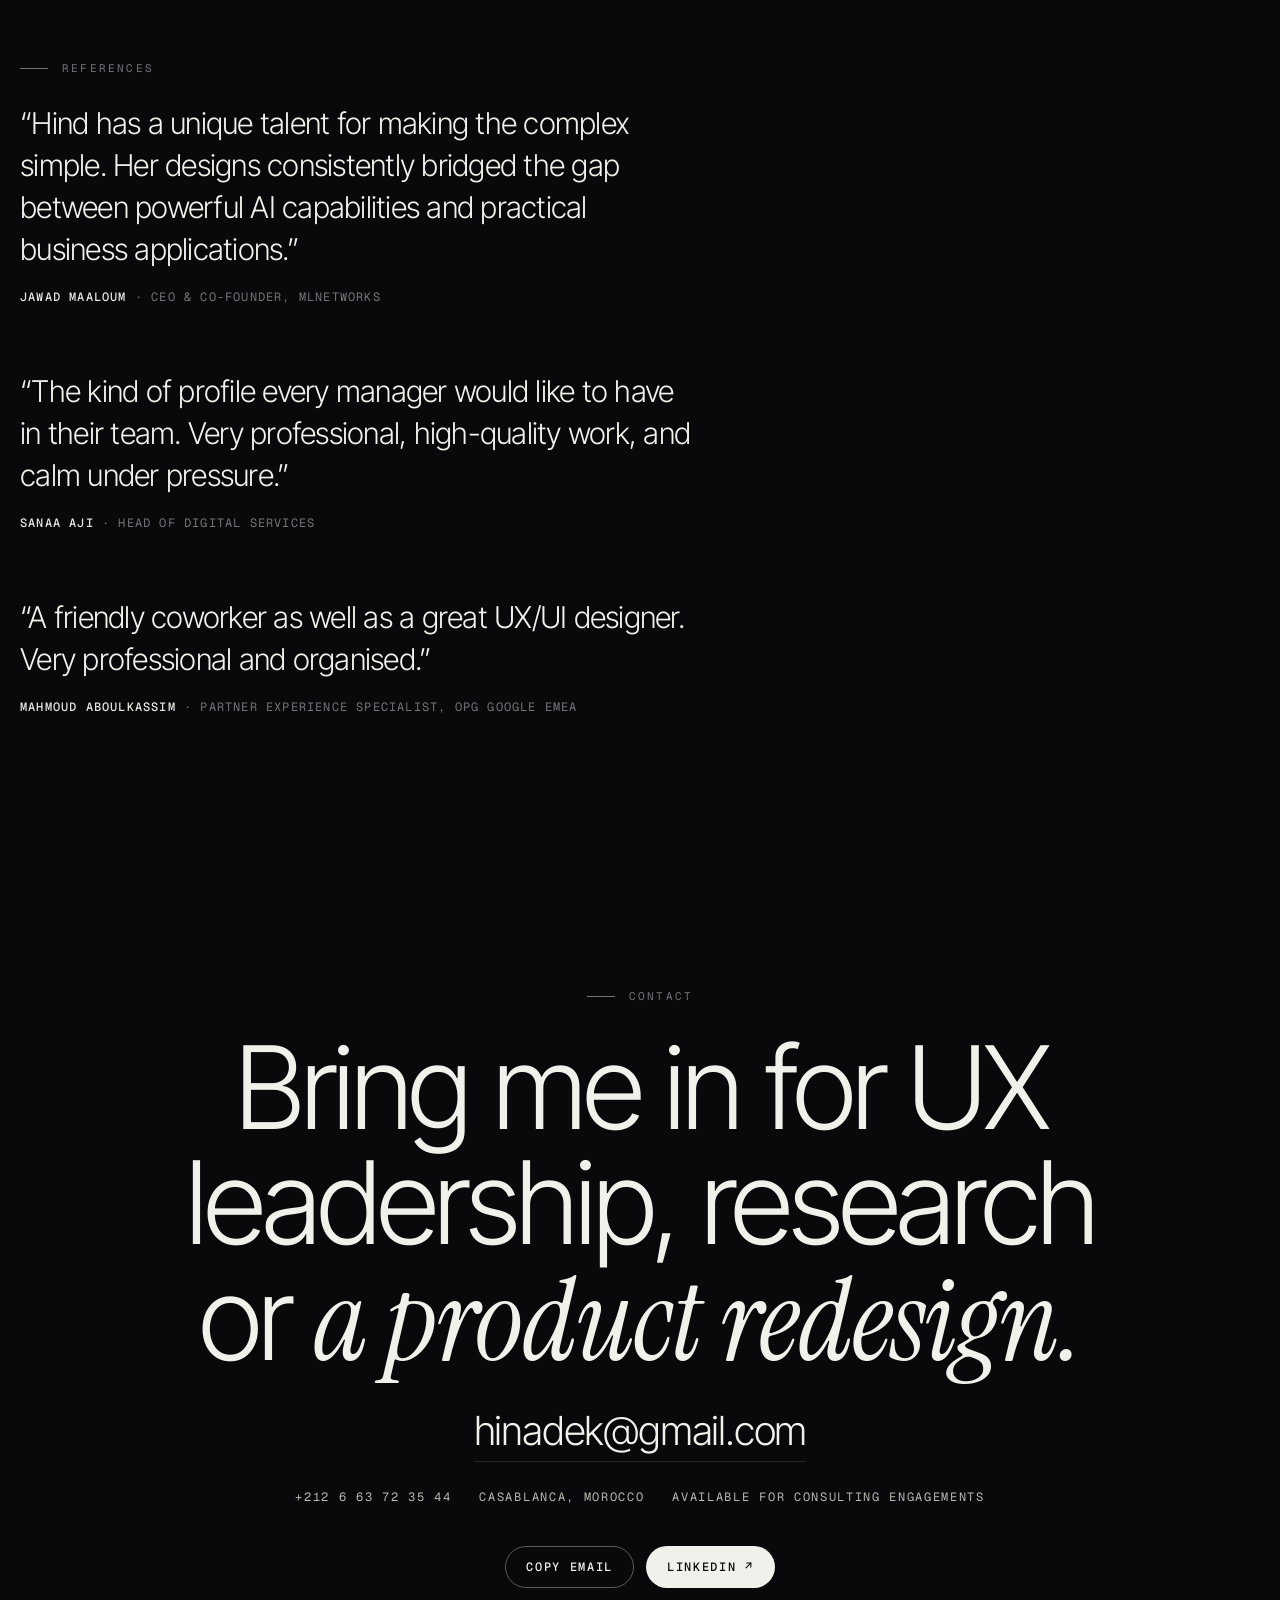
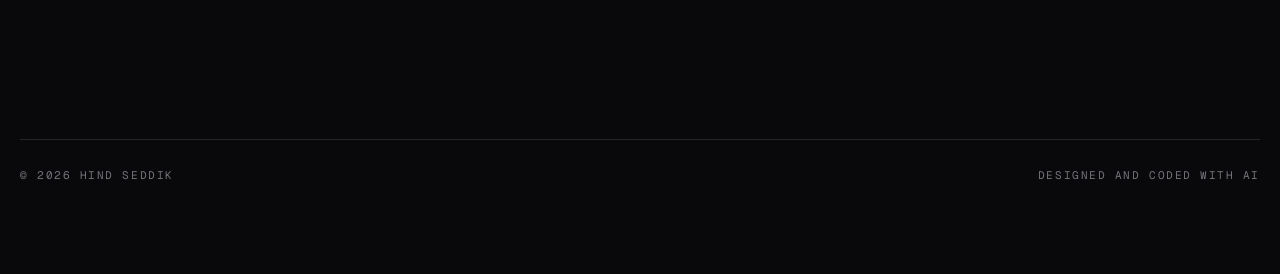
==== commit 128a0f6b: "CV : sous-titre Intelcia et section IA alignés Co-Authored-By: Claude Opus 5.5 <noreply@anthropic.co" ====
--- a/index.html
+++ b/index.html
@@ -505,7 +505,7 @@
       <div class="ai-grid">
         <div class="rv"><h3>Research synthesis</h3><p>I use AI to group interview notes and feedback into themes. I use those themes to organise findings into journeys and personas.</p></div>
         <div class="rv" style="--d:.1s"><h3>Prototyping</h3><p>I use AI to draft interface copy and turn Figma flows into working prototypes that a team can try.</p></div>
-        <div class="rv" style="--d:.2s"><h3>AI product design</h3><p>For Intelcia, I designed how people interact with a chatbot. For MLnetworks, I designed how network operators explore predictions and run simulations.</p></div>
+        <div class="rv" style="--d:.2s"><h3>AI product design</h3><p>For MLnetworks, I designed how network operators explore predictions and run simulations.</p></div>
       </div>
     </div>
   </section>
@@ -541,7 +541,7 @@
         <li class="rv"><div><h3>Label’Vie</h3><p class="co">Merchant and delivery operations</p><p class="d">Dec 2023–Apr 2025</p><p>I worked with store managers and drivers to redesign the apps they use to handle orders. My focus was simplifying the steps where mistakes could occur.</p></div></li>
         <li class="rv"><div><h3>MLnetworks</h3><p class="co">Product design for telecom operations</p><p class="d">Jun–Nov 2023</p><p>I designed simulation tools and predictive dashboards for network operators, working with teams in the UK, Dubai and India.</p></div></li>
         <li class="rv"><div><h3>Crédit du Maroc</h3><p class="co">Mobile banking and design systems</p><p class="d">Jan 2022–May 2023</p><p>I audited the MyCDM banking app after the acquisition and ran workshops on onboarding and transactions. I built the app’s new design system to give those journeys a consistent foundation.</p></div></li>
-        <li class="rv"><div><h3>Intelcia</h3><p class="co">Conversational AI and internal tools</p><p class="d">Mar–Dec 2021</p><p>I designed an alerting tool for real-time KPI monitoring and tested it with agents, refining the alerts after each round. I also designed two internal tools for supervisors, a mobile app for onboarding and training new hires, and the MyIntelcia mobile app.</p></div></li>
+        <li class="rv"><div><h3>Intelcia</h3><p class="co">Internal tools and mobile apps</p><p class="d">Mar–Dec 2021</p><p>I designed an alerting tool for real-time KPI monitoring and tested it with agents, refining the alerts after each round. I also designed two internal tools for supervisors, a mobile app for onboarding and training new hires, and the MyIntelcia mobile app.</p></div></li>
         <li class="group">Earlier career</li>
         <li class="rv"><div><h3>Teal Technology Services</h3><p class="co">Senior UX &amp; UI Designer</p><p class="d">2019–2021</p><p>At the IBM and OCP joint venture, I ran user interviews and usability tests, built prototypes and developed components for the team to reuse.</p></div></li>
         <li class="rv"><div><h3>PIMAN Group</h3><p class="co">Lead UX &amp; UI Designer</p><p class="d">2017–2019</p><p>Led the design team. Designed Private Discuss, a video, webinar and messaging platform, and data dashboards for Adecco, Sanofi and STMicroelectronics, from wireframes to developer handoff.</p></div></li>
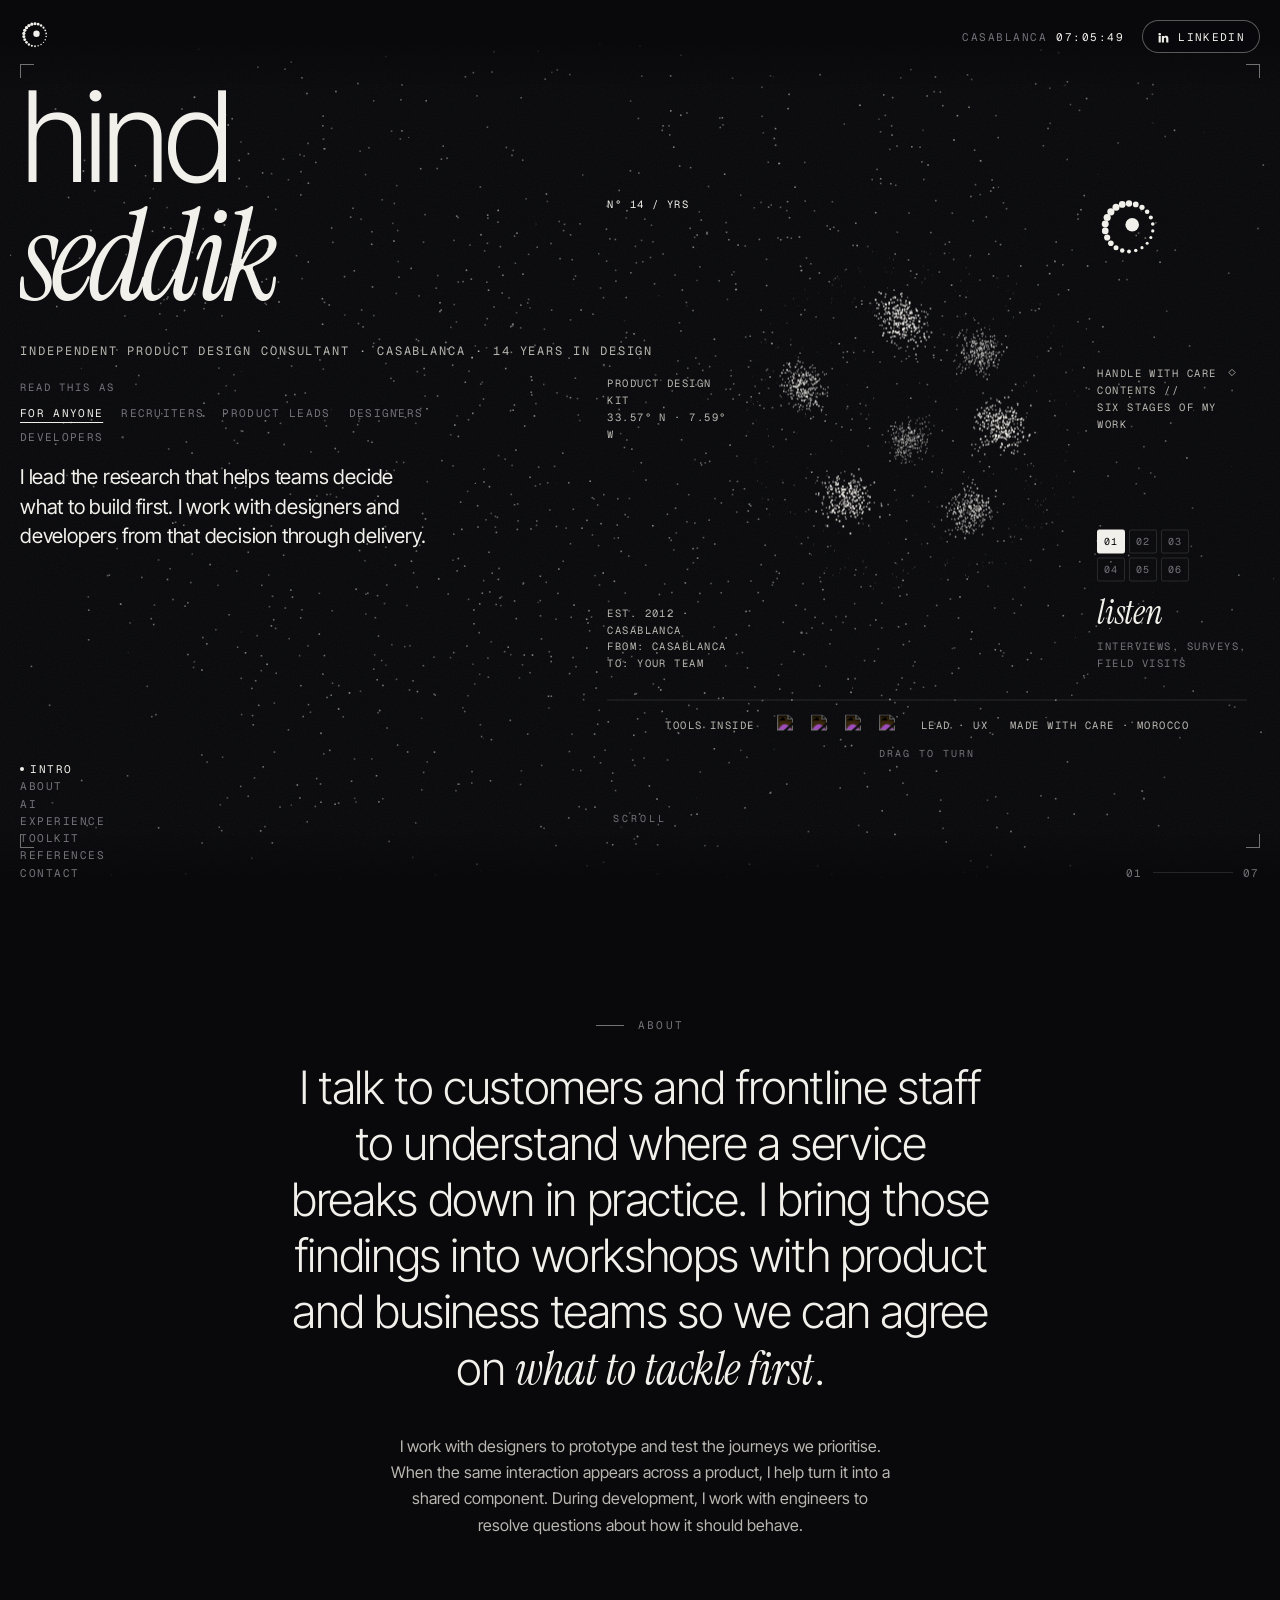
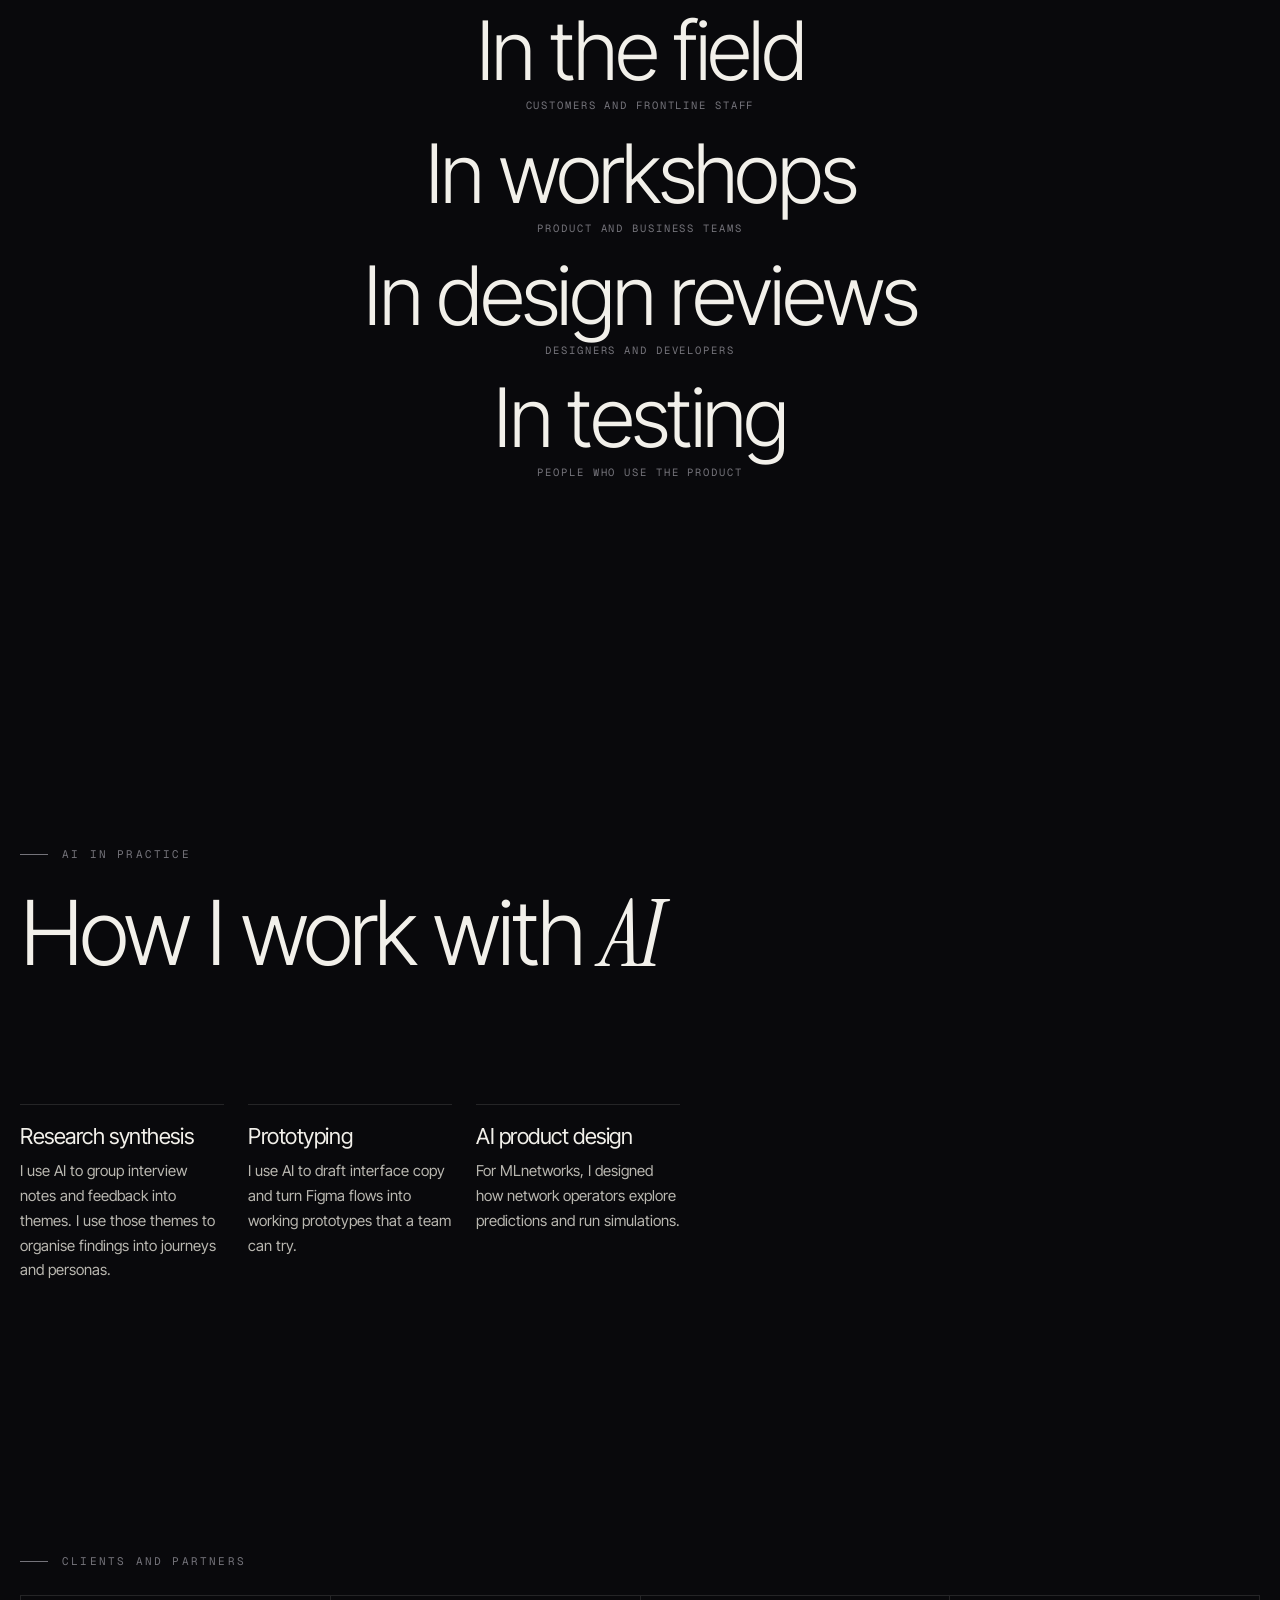
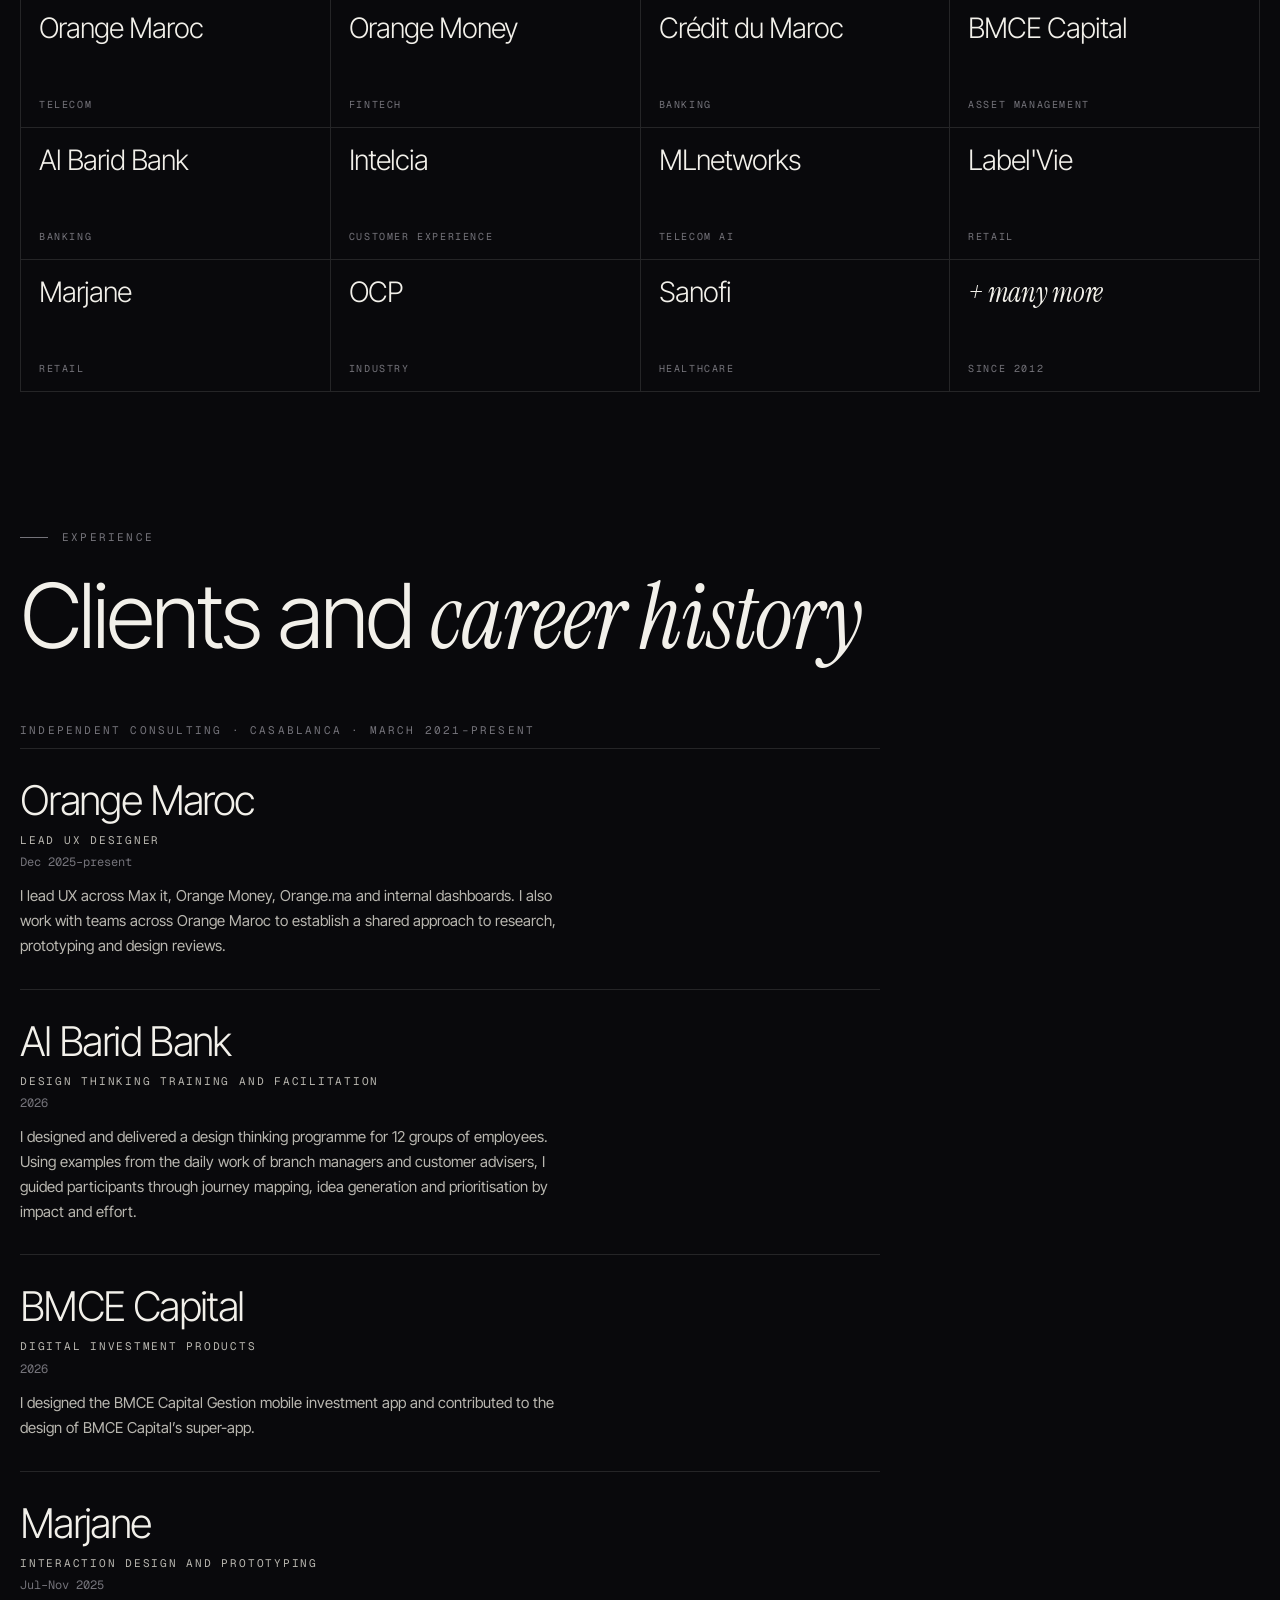
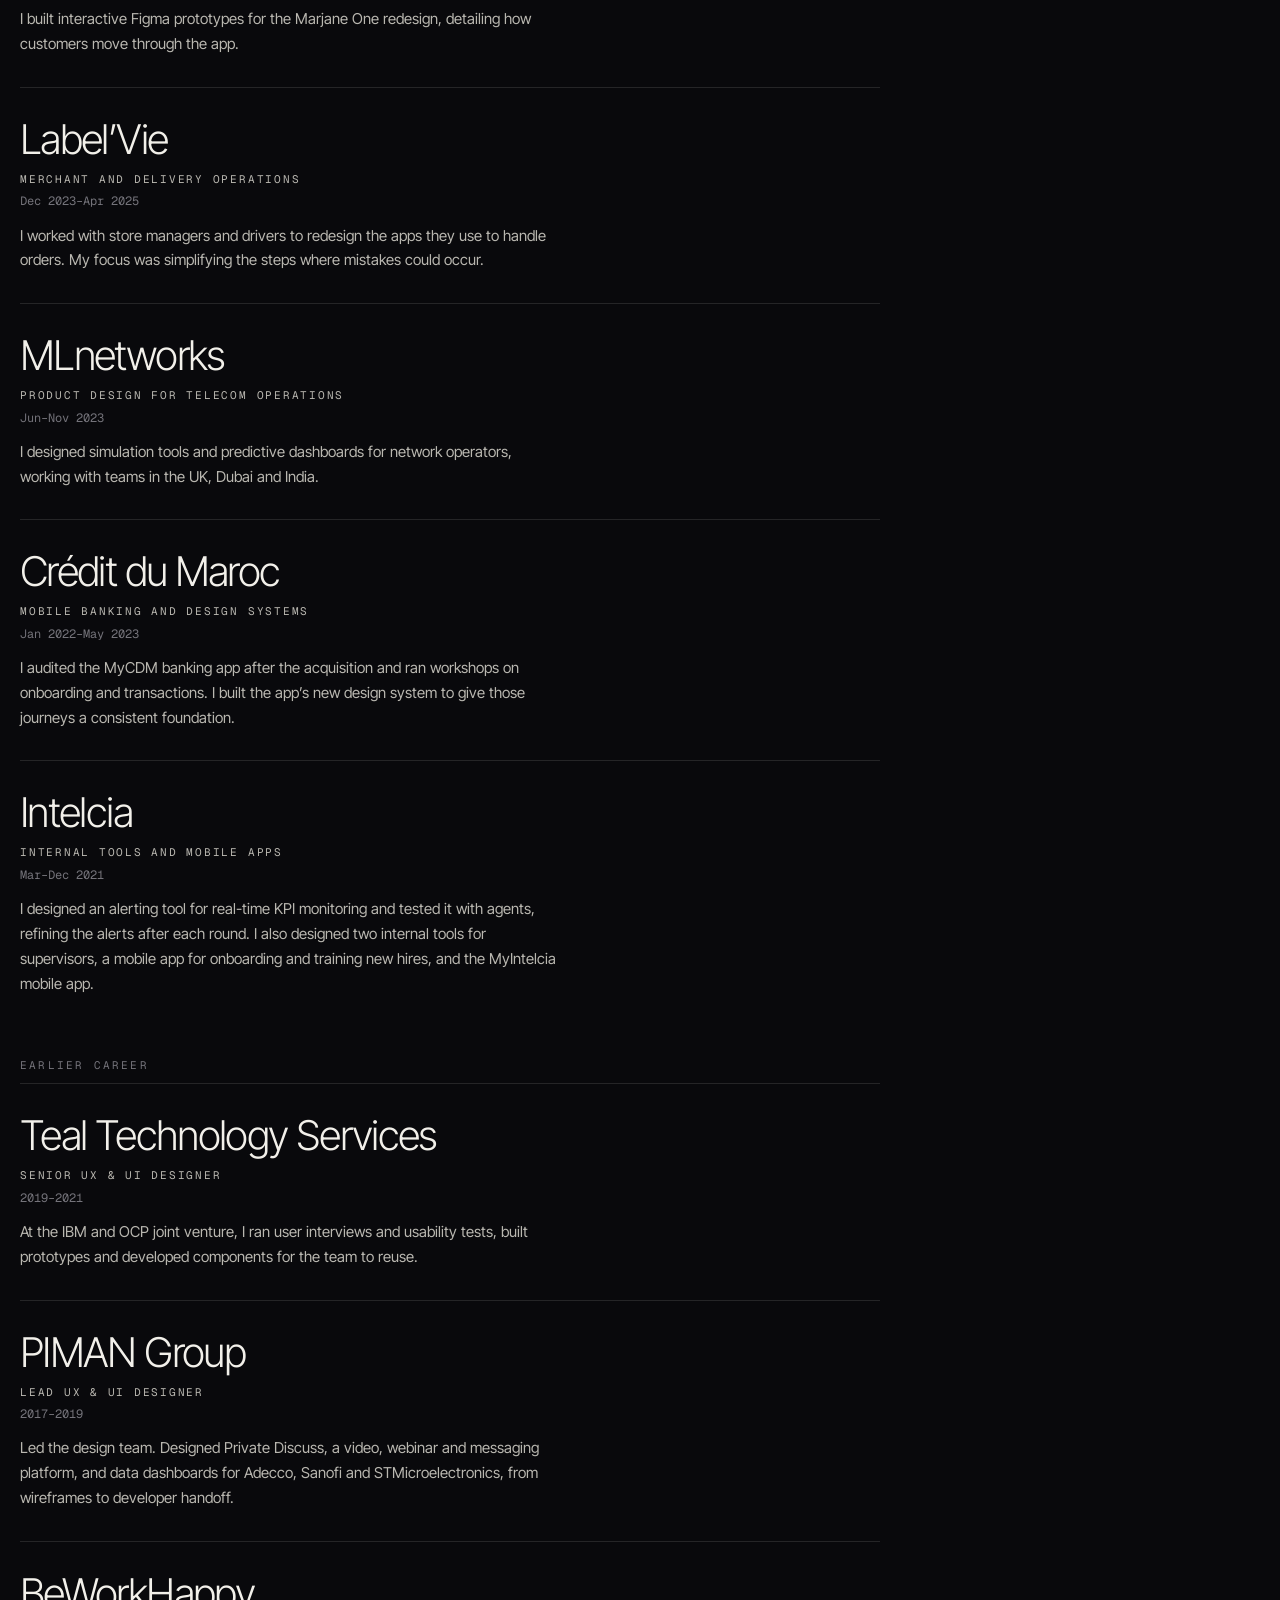
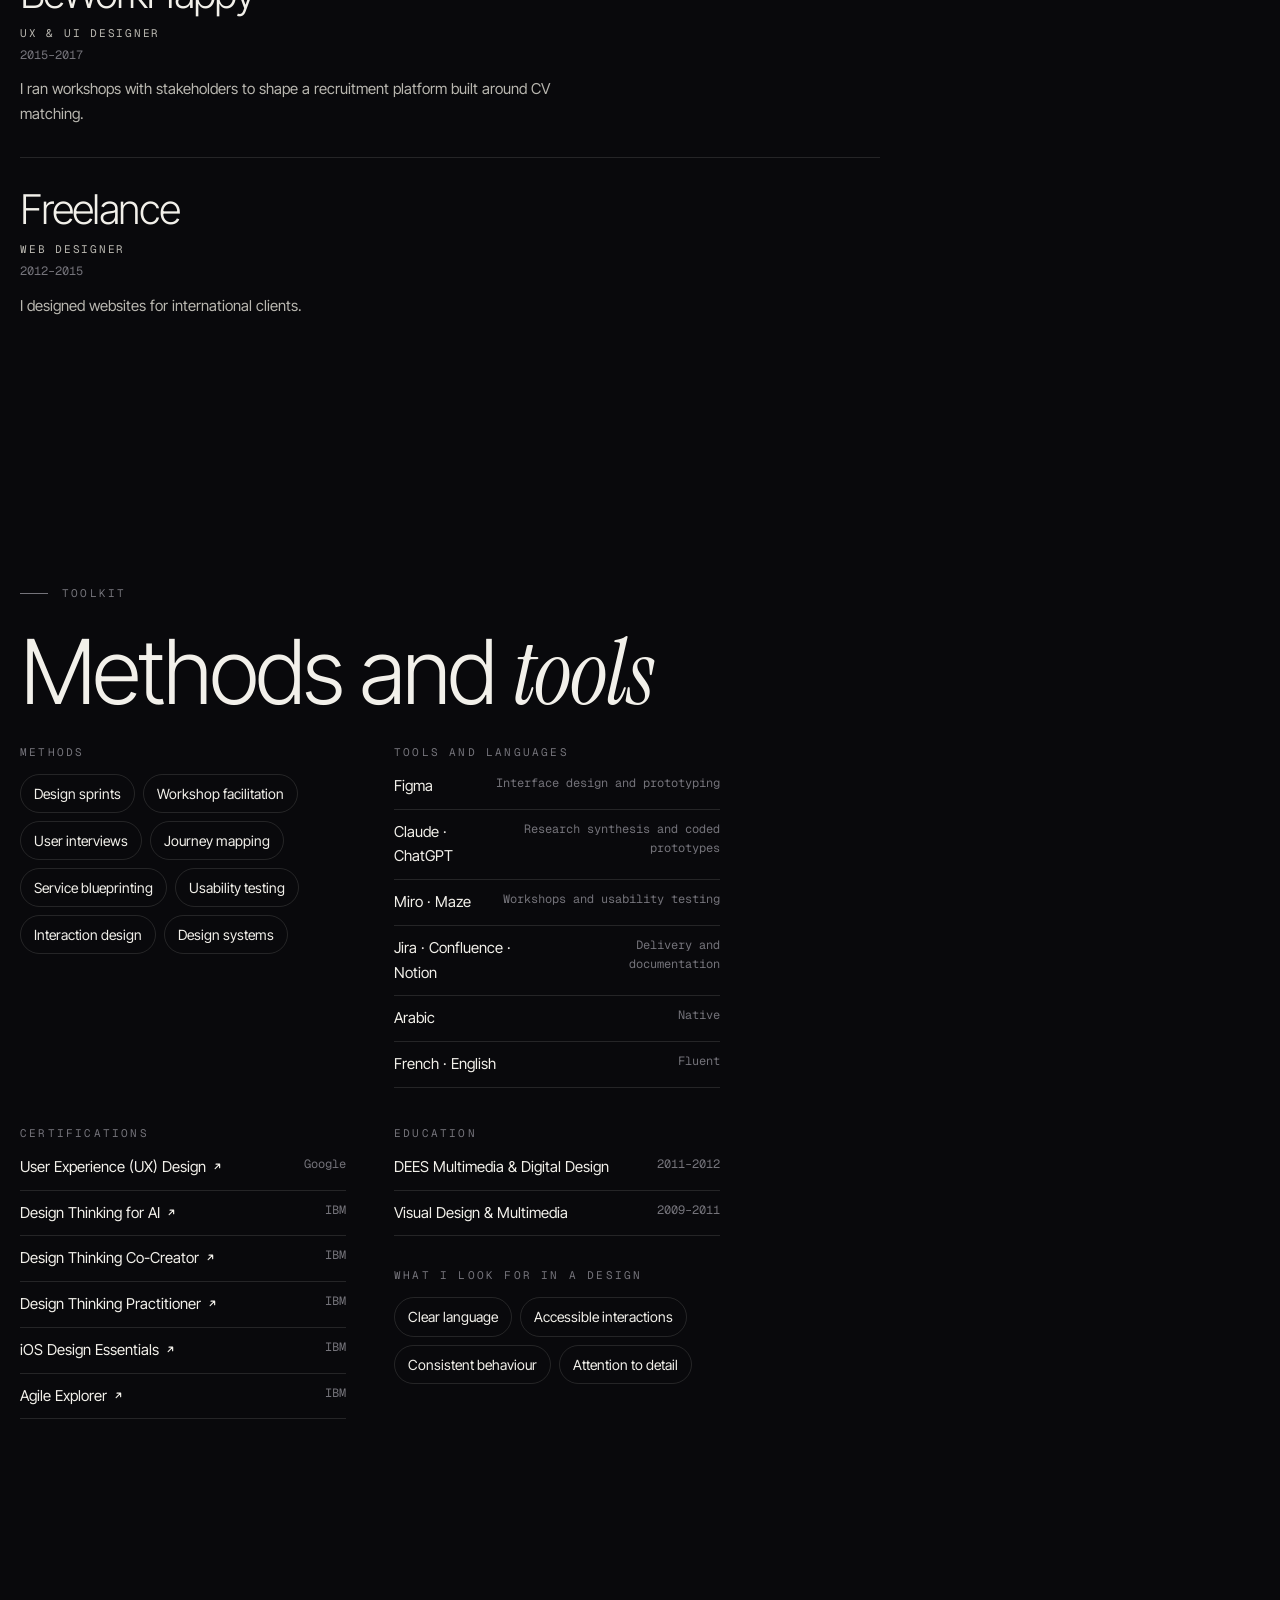
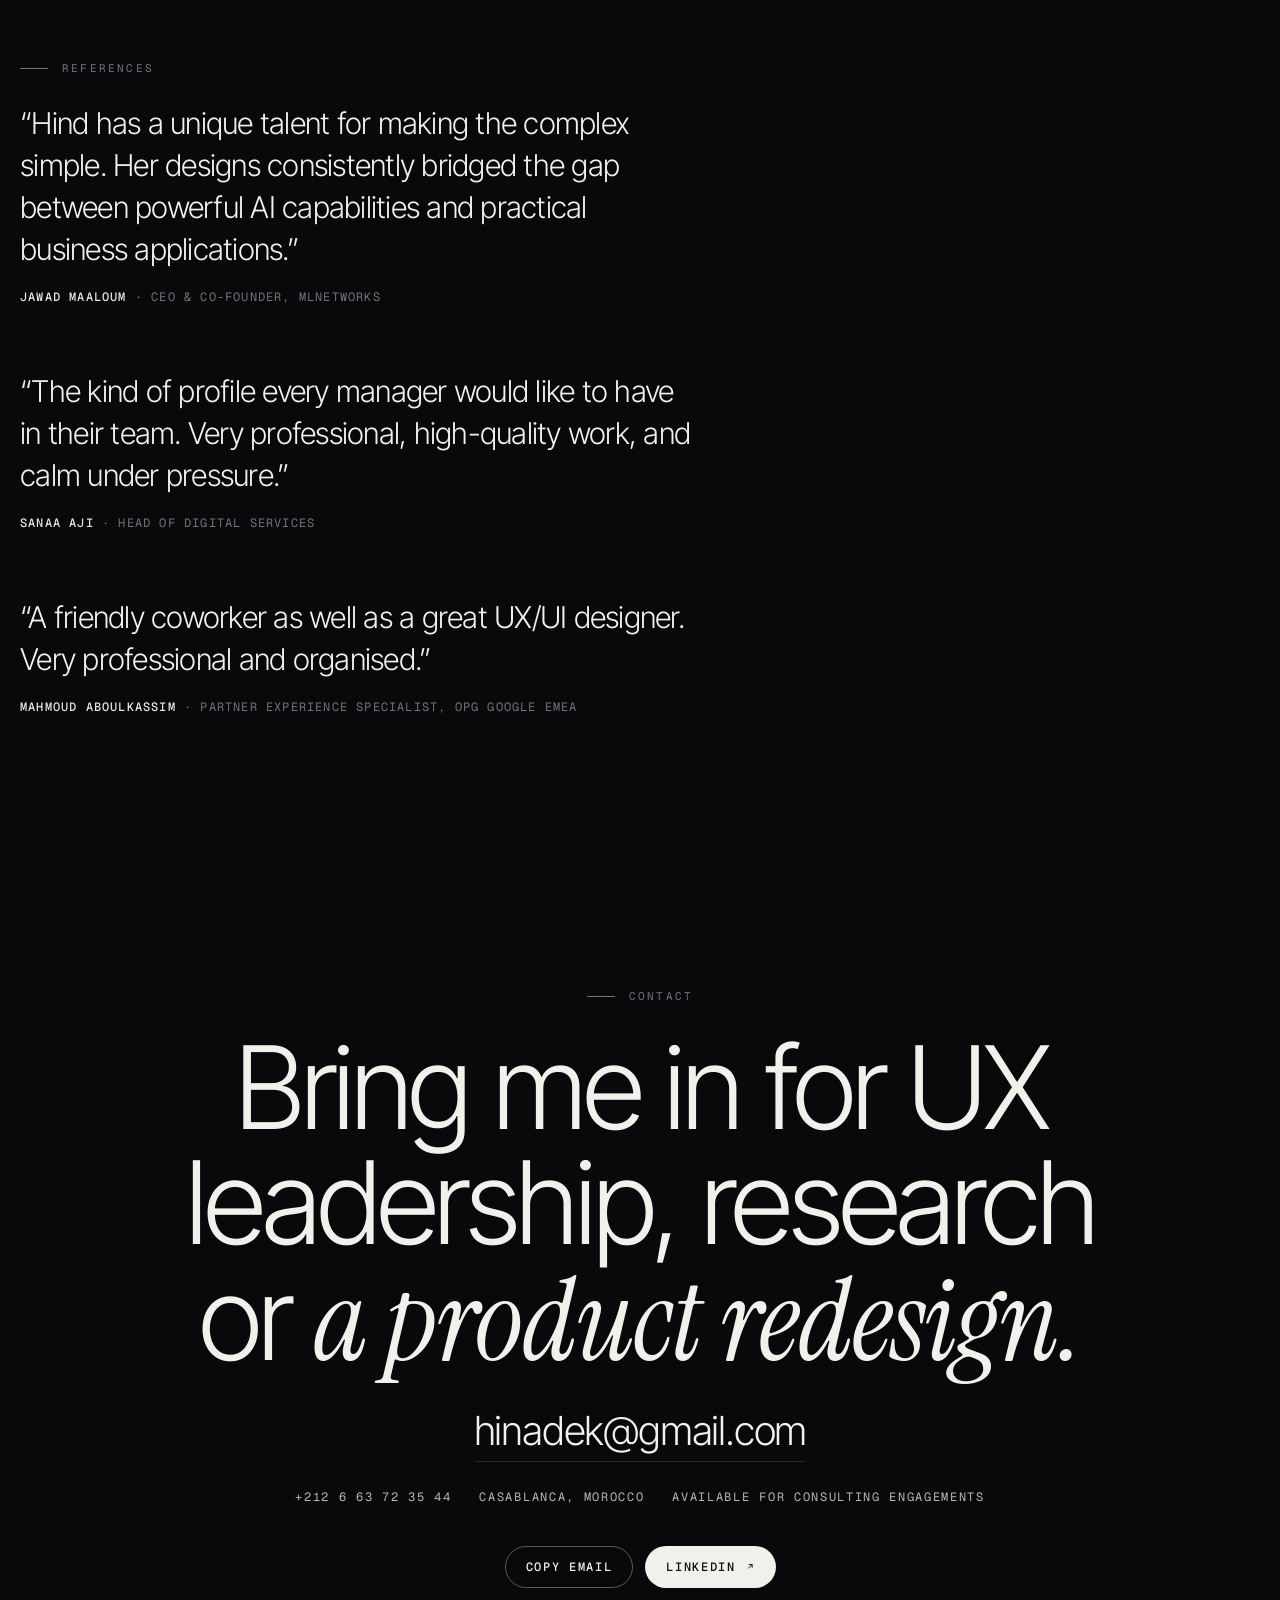
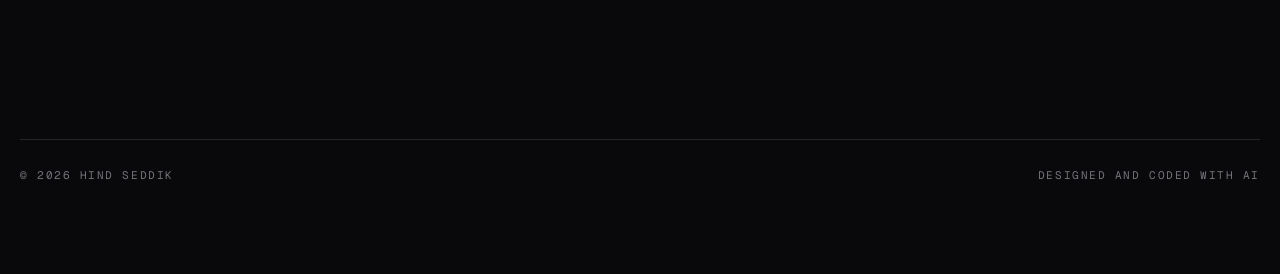
==== commit e227c48d: "CV : flèches et losange en SVG (plus d'emoji sur mobile) Co-Authored-By: Claude Opus 5.5 <noreply@an" ====
--- a/index.html
+++ b/index.html
@@ -433,6 +433,11 @@
   .aud { margin-top: 22px; }
   .aud-text { min-height: 0; }
 }
+
+/* Inline SVG glyphs (phones render the text arrow as an emoji) */
+.ext { display: inline-block; width: .72em; height: .72em; vertical-align: .02em; margin-left: .12em; transition: transform .3s cubic-bezier(.2,.7,.2,1); }
+a:hover .ext, a:focus-visible .ext { transform: translate(2px, -2px); }
+.dia { display: inline-block; width: 8px; height: 8px; vertical-align: 0; margin-left: 4px; }
 </style>
 </head>
 <body>
@@ -470,7 +475,7 @@
       <div class="pf-canvas-wrap"><canvas id="pfCanvas" aria-hidden="true"></canvas></div>
       <div class="pf-col pf-right">
         <div class="pf-g"><span class="pf-logo"><svg aria-hidden="true" focusable="false" xmlns="http://www.w3.org/2000/svg" viewBox="0 0 32 32" fill="currentColor"><circle cx="16.00" cy="4.00" r="1.58"/><circle cx="19.38" cy="4.49" r="1.44"/><circle cx="22.49" cy="5.90" r="1.30"/><circle cx="25.07" cy="8.14" r="1.15"/><circle cx="26.92" cy="11.02" r="1.01"/><circle cx="27.88" cy="14.29" r="0.89"/><circle cx="27.88" cy="17.71" r="0.81"/><circle cx="26.92" cy="20.98" r="0.76"/><circle cx="25.07" cy="23.86" r="0.75"/><circle cx="22.49" cy="26.10" r="0.79"/><circle cx="19.38" cy="27.51" r="0.86"/><circle cx="16.00" cy="28.00" r="0.97"/><circle cx="12.62" cy="27.51" r="1.11"/><circle cx="9.51" cy="26.10" r="1.25"/><circle cx="6.93" cy="23.86" r="1.40"/><circle cx="5.08" cy="20.98" r="1.54"/><circle cx="4.12" cy="17.71" r="1.66"/><circle cx="4.12" cy="14.29" r="1.74"/><circle cx="5.08" cy="11.02" r="1.79"/><circle cx="6.93" cy="8.14" r="1.80"/><circle cx="9.51" cy="5.90" r="1.76"/><circle cx="12.62" cy="4.49" r="1.69"/><circle cx="17.6" cy="14.6" r="3.4"/></svg></span></div>
-        <div class="pf-g"><p>Handle with care <span aria-hidden="true">◇</span></p><p>Contents //</p><p>Six stages of my work</p></div>
+        <div class="pf-g"><p>Handle with care <svg class="dia" viewBox="0 0 10 10" aria-hidden="true" focusable="false"><path d="M5 1 9 5 5 9 1 5Z" fill="none" stroke="currentColor" stroke-width="1"/></svg></p><p>Contents //</p><p>Six stages of my work</p></div>
         <div class="pf-g pf-stage"><div class="pf-steps" role="group" aria-label="Process stages"><button type="button" aria-pressed="true" aria-label="Listen">01</button><button type="button" aria-pressed="false" aria-label="Map">02</button><button type="button" aria-pressed="false" aria-label="Prototype">03</button><button type="button" aria-pressed="false" aria-label="Systemise">04</button><button type="button" aria-pressed="false" aria-label="Measure">05</button><button type="button" aria-pressed="false" aria-label="Ship">06</button></div>
           <p class="pf-big" id="pfWord" aria-live="polite">listen</p><p id="pfDesc">Interviews, surveys, field visits</p></div>
       </div>
@@ -562,12 +567,12 @@
         </div>
         <div class="rv"><h3>Certifications</h3>
           <ul class="list">
-            <li><a href="https://www.coursera.org/account/accomplishments/verify/8R8M5SHK99WC" target="_blank" rel="noopener">User Experience (UX) Design ↗</a><span>Google</span></li>
-            <li><a href="https://www.credly.com/badges/6fde627b-8076-4bc5-b4ca-33e964568477" target="_blank" rel="noopener">Design Thinking for AI ↗</a><span>IBM</span></li>
-            <li><a href="https://www.credly.com/badges/170045b2-d939-402e-8411-0c62d6dfb262" target="_blank" rel="noopener">Design Thinking Co-Creator ↗</a><span>IBM</span></li>
-            <li><a href="https://www.credly.com/badges/1e1b8806-4d49-4ce1-8c15-aa1ef886baee" target="_blank" rel="noopener">Design Thinking Practitioner ↗</a><span>IBM</span></li>
-            <li><a href="https://www.credly.com/badges/819f8261-fd1a-4338-8460-80e30fb02f4e" target="_blank" rel="noopener">iOS Design Essentials ↗</a><span>IBM</span></li>
-            <li><a href="https://www.credly.com/badges/7f218f3f-d9d2-4204-9c39-1f2d28433658" target="_blank" rel="noopener">Agile Explorer ↗</a><span>IBM</span></li>
+            <li><a href="https://www.coursera.org/account/accomplishments/verify/8R8M5SHK99WC" target="_blank" rel="noopener">User Experience (UX) Design <svg class="ext" viewBox="0 0 12 12" aria-hidden="true" focusable="false"><path d="M3.5 8.5 8.5 3.5M4.5 3.5h4v4" fill="none" stroke="currentColor" stroke-width="1.3" stroke-linecap="round" stroke-linejoin="round"/></svg></a><span>Google</span></li>
+            <li><a href="https://www.credly.com/badges/6fde627b-8076-4bc5-b4ca-33e964568477" target="_blank" rel="noopener">Design Thinking for AI <svg class="ext" viewBox="0 0 12 12" aria-hidden="true" focusable="false"><path d="M3.5 8.5 8.5 3.5M4.5 3.5h4v4" fill="none" stroke="currentColor" stroke-width="1.3" stroke-linecap="round" stroke-linejoin="round"/></svg></a><span>IBM</span></li>
+            <li><a href="https://www.credly.com/badges/170045b2-d939-402e-8411-0c62d6dfb262" target="_blank" rel="noopener">Design Thinking Co-Creator <svg class="ext" viewBox="0 0 12 12" aria-hidden="true" focusable="false"><path d="M3.5 8.5 8.5 3.5M4.5 3.5h4v4" fill="none" stroke="currentColor" stroke-width="1.3" stroke-linecap="round" stroke-linejoin="round"/></svg></a><span>IBM</span></li>
+            <li><a href="https://www.credly.com/badges/1e1b8806-4d49-4ce1-8c15-aa1ef886baee" target="_blank" rel="noopener">Design Thinking Practitioner <svg class="ext" viewBox="0 0 12 12" aria-hidden="true" focusable="false"><path d="M3.5 8.5 8.5 3.5M4.5 3.5h4v4" fill="none" stroke="currentColor" stroke-width="1.3" stroke-linecap="round" stroke-linejoin="round"/></svg></a><span>IBM</span></li>
+            <li><a href="https://www.credly.com/badges/819f8261-fd1a-4338-8460-80e30fb02f4e" target="_blank" rel="noopener">iOS Design Essentials <svg class="ext" viewBox="0 0 12 12" aria-hidden="true" focusable="false"><path d="M3.5 8.5 8.5 3.5M4.5 3.5h4v4" fill="none" stroke="currentColor" stroke-width="1.3" stroke-linecap="round" stroke-linejoin="round"/></svg></a><span>IBM</span></li>
+            <li><a href="https://www.credly.com/badges/7f218f3f-d9d2-4204-9c39-1f2d28433658" target="_blank" rel="noopener">Agile Explorer <svg class="ext" viewBox="0 0 12 12" aria-hidden="true" focusable="false"><path d="M3.5 8.5 8.5 3.5M4.5 3.5h4v4" fill="none" stroke="currentColor" stroke-width="1.3" stroke-linecap="round" stroke-linejoin="round"/></svg></a><span>IBM</span></li>
           </ul>
         </div>
         <div class="rv" style="--d:.1s"><h3>Education</h3>
@@ -597,7 +602,7 @@
     <div class="contact-meta rv"><span>+212 6 63 72 35 44</span><span>Casablanca, Morocco</span><span>Available for consulting engagements</span></div>
     <div class="contact-actions rv">
       <button class="pill" type="button" id="copyMail">Copy email</button>
-      <a class="pill solid" href="https://www.linkedin.com/in/hind-seddik/" target="_blank" rel="noopener">LinkedIn ↗</a>
+      <a class="pill solid" href="https://www.linkedin.com/in/hind-seddik/" target="_blank" rel="noopener">LinkedIn <svg class="ext" viewBox="0 0 12 12" aria-hidden="true" focusable="false"><path d="M3.5 8.5 8.5 3.5M4.5 3.5h4v4" fill="none" stroke="currentColor" stroke-width="1.3" stroke-linecap="round" stroke-linejoin="round"/></svg></a>
     </div>
   </section>
 </main>
